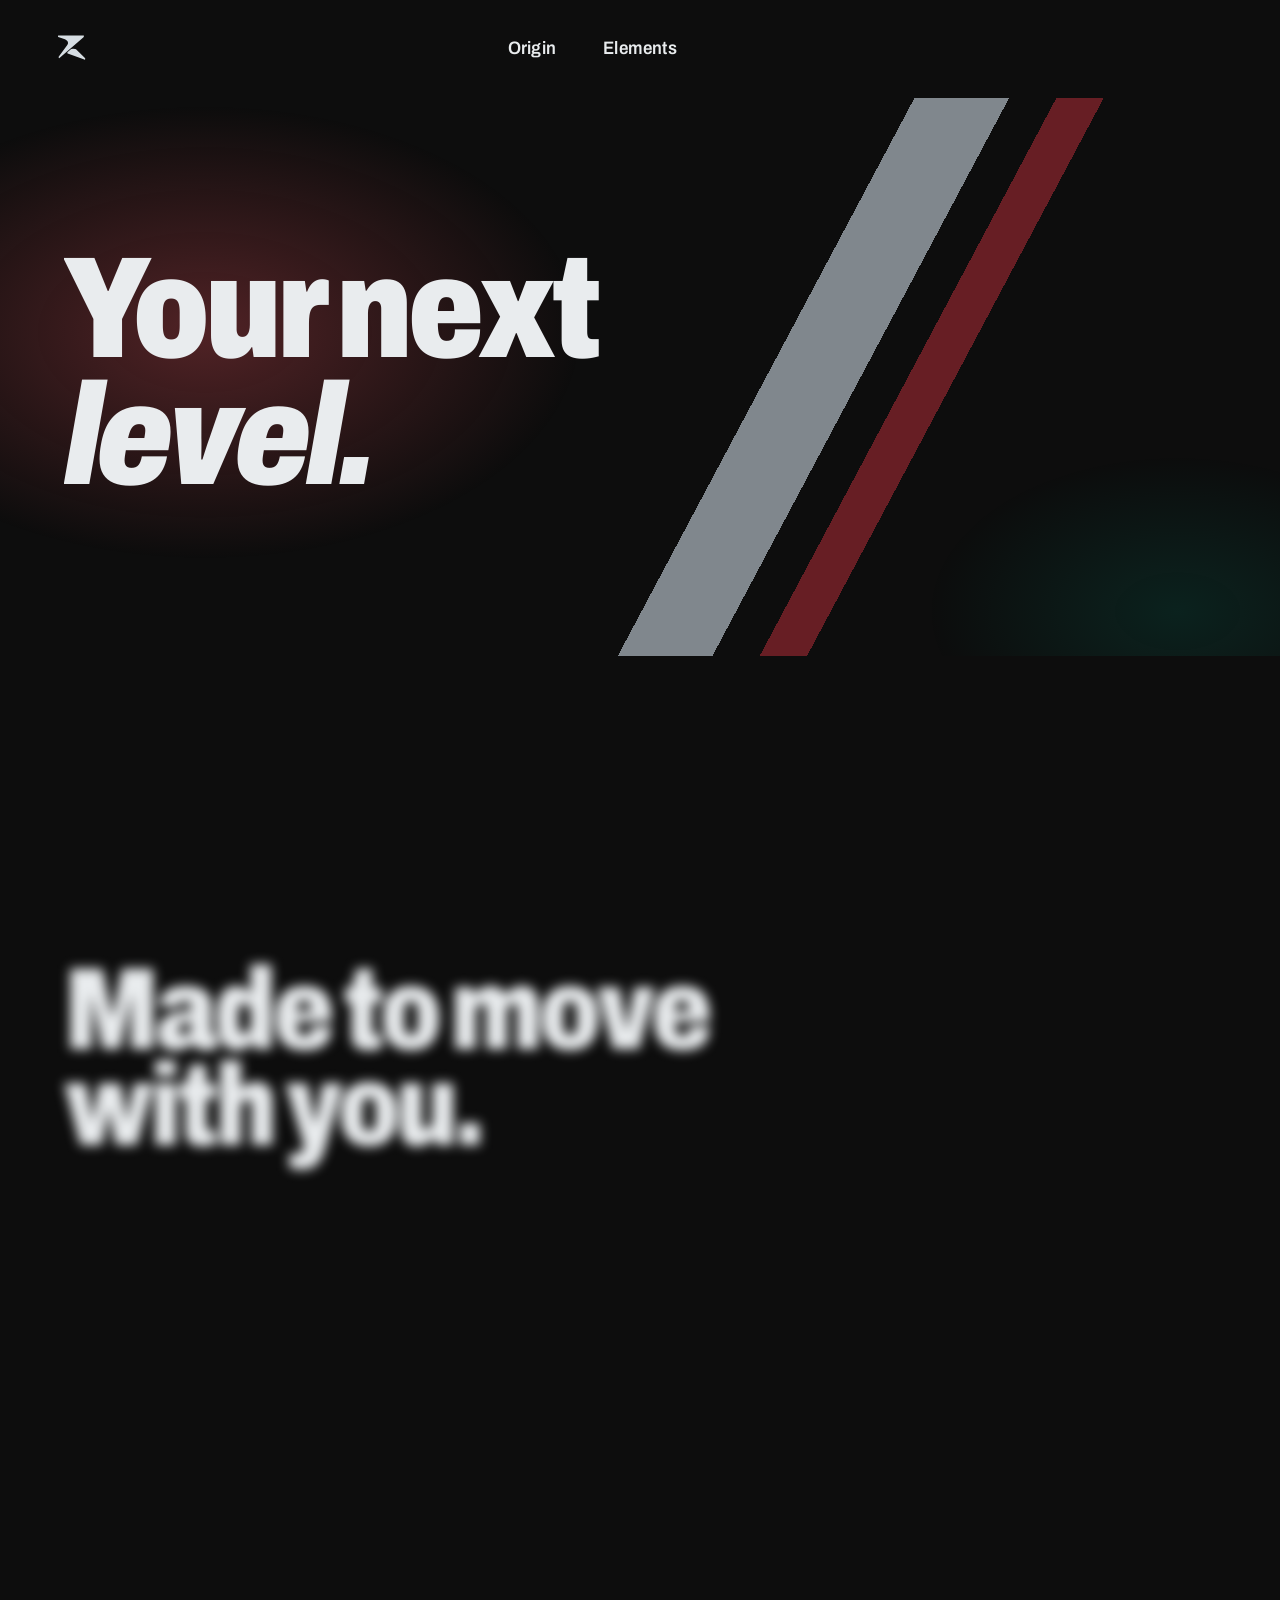
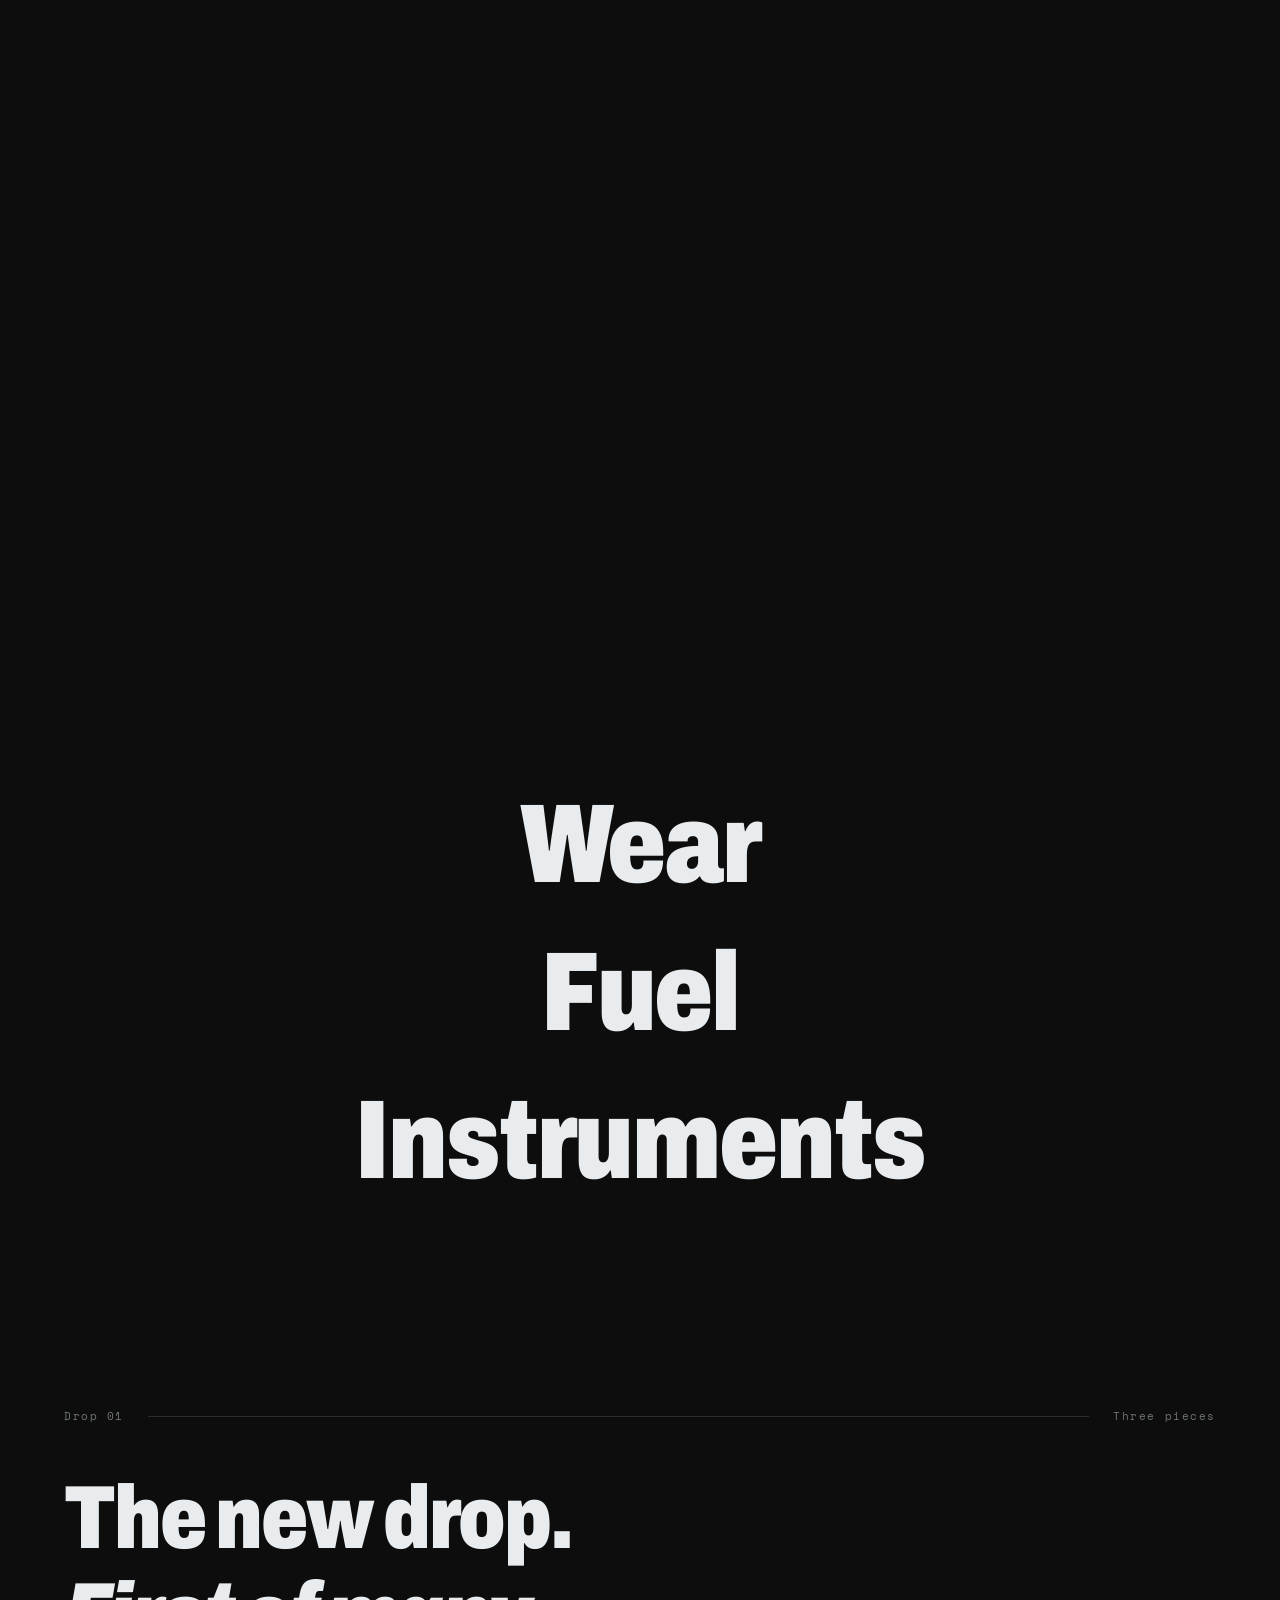
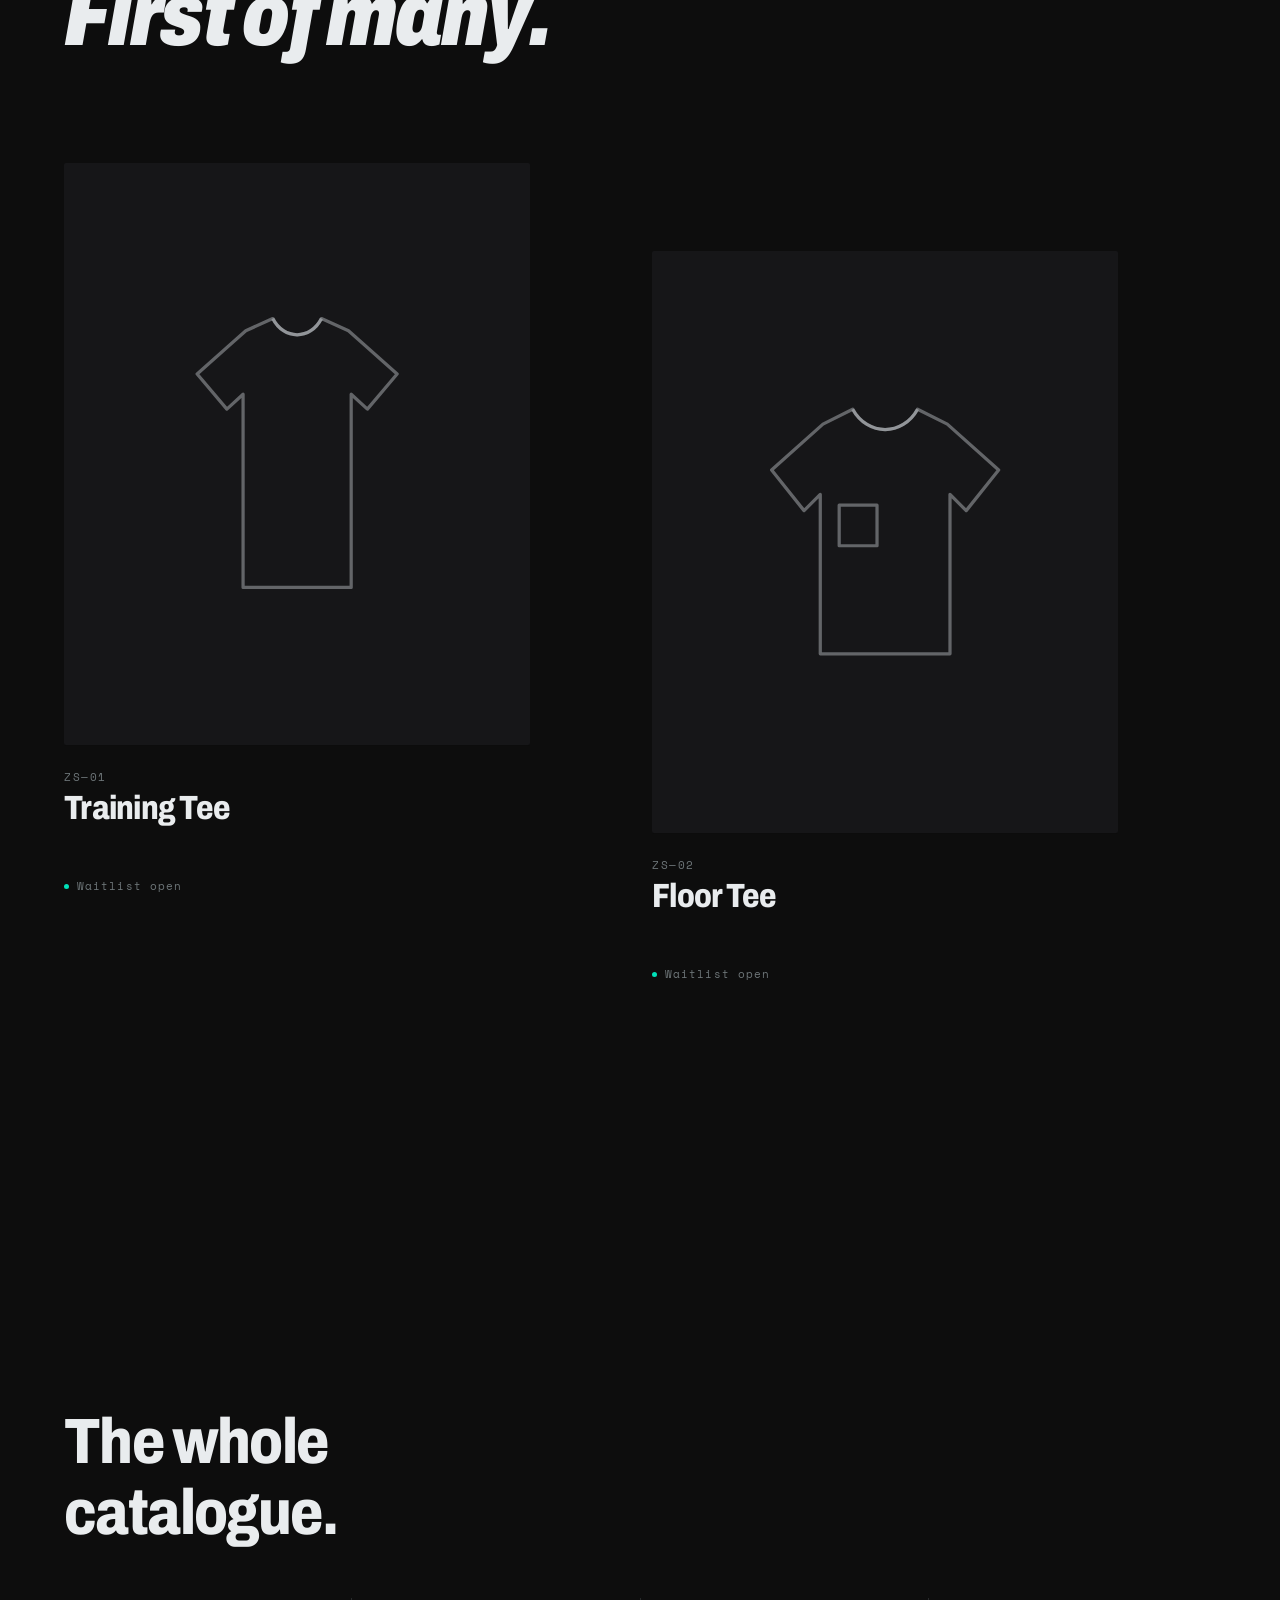
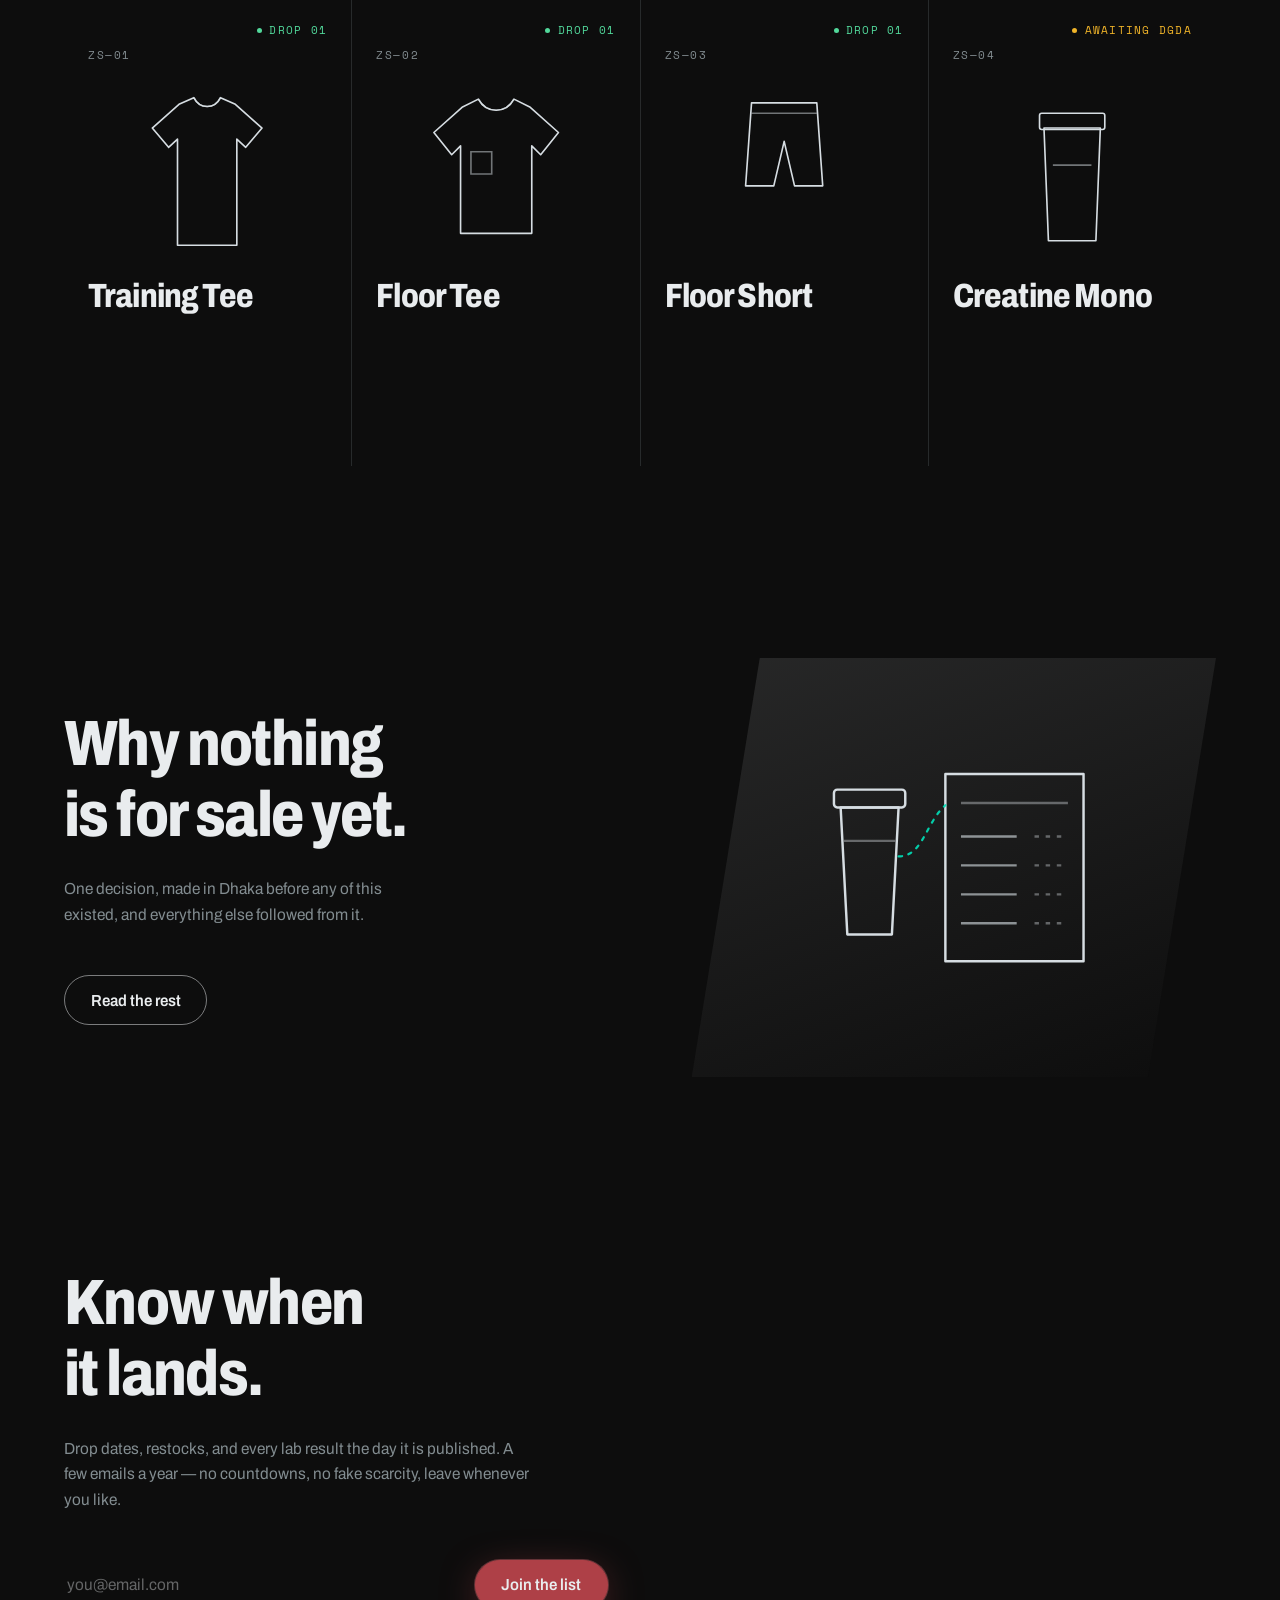
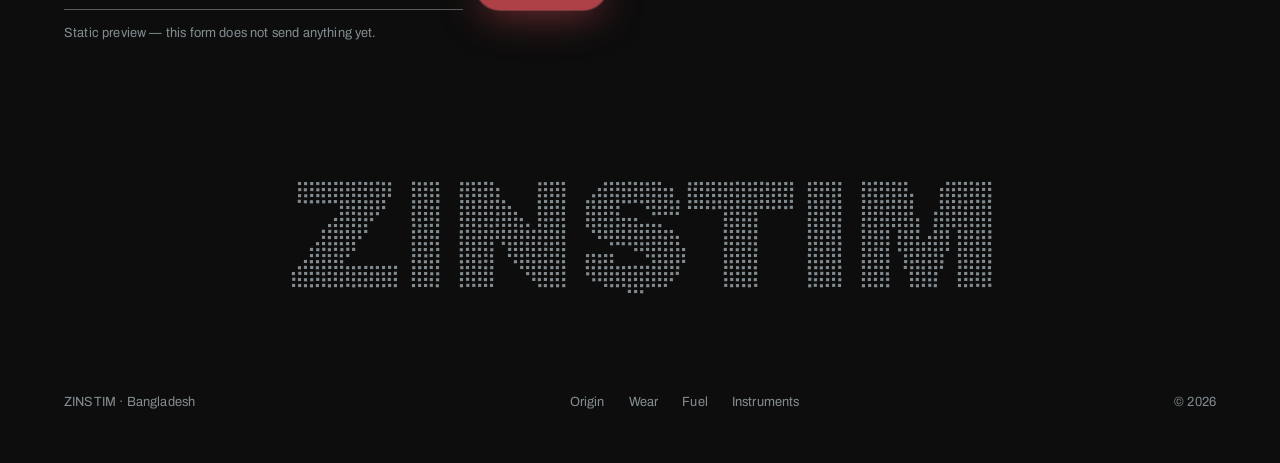
==== index.html @ 90ac08ab "dinal draft" ====
<!DOCTYPE html>
<html lang="en">
<head>
<meta charset="utf-8">
<meta name="viewport" content="width=device-width, initial-scale=1">
<title>ZinStim — Your next level.</title>
<meta name="description" content="Training wear and one supplement, built in Dhaka. Every batch number published. Nothing is for sale yet — join the list for drop dates and lab results.">
<link rel="icon" type="image/png" sizes="64x64" href="assets/img/zinstim-favicon.png">
<meta name="theme-color" content="#0D0D0D">
<meta property="og:type" content="website">
<meta property="og:title" content="ZinStim — Your next level.">
<meta property="og:description" content="Training wear and one supplement, built in Dhaka. Every batch number published. Nothing is for sale yet — join the list for drop dates and lab results.">
<link rel="preconnect" href="https://fonts.googleapis.com">
<link rel="preconnect" href="https://fonts.gstatic.com" crossorigin>
<link href="https://fonts.googleapis.com/css2?family=Archivo:ital,wdth,wght@0,62..125,100..900;1,62..125,100..900&family=Anek+Bangla:wdth,wght@75..125,100..800&family=Instrument+Serif:ital@0;1&family=Space+Mono:wght@400;700&display=swap" rel="stylesheet">
<script>/* arriving from another page: before the first paint, resume the mark's pass at the point the clock says it has got to (see transition in brand.css) */try{var zs=+sessionStorage.getItem('zs-arrive')||0;if(zs){sessionStorage.removeItem('zs-arrive');window.zsStart=zs;var zd=Date.now()-zs;zd=zd<0?0:(zd>950?950:zd);document.documentElement.style.setProperty('--zs-resume',-zd+'ms');document.documentElement.classList.add('is-arriving')}}catch(e){}</script>
<link rel="stylesheet" href="assets/css/brand.css">
</head>
<body class="night">
 
<header class="masthead">
  <a class="home" href="index.html" aria-label="ZinStim — home">
    <span class="home__mark">
      <svg class="vessel mark" viewBox="0 0 128 114" aria-hidden="true" focusable="false"><defs><clipPath id="mark-clip"><path d="M3.6,106.0 L5.5,106.9 L8.4,105.0 L120.1,7.8 L121.9,5.2 L122.0,1.4 L121.1,0.0 L1.2,0.0 L0.0,1.1 L0.0,5.5 L1.2,6.9 L32.5,18.0 L38.4,20.9 L43.9,26.4 L45.9,30.0 L47.1,34.6 L46.8,38.5 L43.8,44.4 L3.1,100.5Z"/><path d="M44.1,79.2 L44.1,83.6 L45.6,84.9 L123.9,113.1 L124.5,113.9 L126.5,113.9 L127.9,111.8 L127.9,107.6 L88.4,67.9 L84.9,65.2 L80.1,63.1 L71.1,62.0 L62.8,64.0 L57.8,67.1Z"/></clipPath><mask id="mark-fill" maskUnits="userSpaceOnUse" x="0" y="0" width="128" height="114"><g class="vessel__level"><path class="vessel__liquid" d="M-200,7 Q-187.5,0 -175,7 T-150,7 T-125,7 T-100,7 T-75,7 T-50,7 T-25,7 T0,7 T25,7 T50,7 T75,7 T100,7 T125,7 T150,7 T175,7 T200,7 T225,7 T250,7 T275,7 T300,7 T325,7 T350,7 T375,7 T400,7 V240 H-200 Z"/></g></mask></defs><path class="mark__body" d="M3.6,106.0 L5.5,106.9 L8.4,105.0 L120.1,7.8 L121.9,5.2 L122.0,1.4 L121.1,0.0 L1.2,0.0 L0.0,1.1 L0.0,5.5 L1.2,6.9 L32.5,18.0 L38.4,20.9 L43.9,26.4 L45.9,30.0 L47.1,34.6 L46.8,38.5 L43.8,44.4 L3.1,100.5Z M44.1,79.2 L44.1,83.6 L45.6,84.9 L123.9,113.1 L124.5,113.9 L126.5,113.9 L127.9,111.8 L127.9,107.6 L88.4,67.9 L84.9,65.2 L80.1,63.1 L71.1,62.0 L62.8,64.0 L57.8,67.1Z"/><g clip-path="url(#mark-clip)" mask="url(#mark-fill)"><image class="mark__art" href="assets/img/zinstim-mark.png" width="128" height="114"/></g></svg>
    </span>
  </a>
  <nav class="navgroup" aria-label="Primary" data-group>
    <a class="origin t-ui" href="origin.html">Origin</a>
    <div class="capsule" data-capsule>
      <a class="capsule__label t-ui" data-label href="#elements">Elements</a>
      <span class="morph" aria-hidden="true"></span>
      <ul class="items">
        <li class="item"><a class="rise t-ui" href="wear.html">Wear</a></li>
        <li class="item"><a class="rise t-ui" href="fuel.html">Fuel</a></li>
        <li class="item"><a class="rise t-ui" href="instruments.html">Instruments</a></li>
      </ul>
    </div>
  </nav>
</header>
 
<main>
 
  <!-- HERO — one line. no product shot, no button. -->
  <!-- THE CUT — one diagonal, silver leading and oxblood behind, with
       the bloom on top. It runs off both edges, sits behind everything
       and appears once on the page. See §surfaces in brand.css. -->
  <section class="hero has-cut">
    <div class="cut" aria-hidden="true"></div>
    <div class="cut cut--bloom" aria-hidden="true"></div>
    <div class="shell">
      <h1 class="t-display lines lines--load">
        <span class="ln"><span>Your next</span></span>
        <span class="ln"><span><em>level.</em></span></span>
      </h1>
    </div>
  </section>
 
  <!-- THE ONE MOMENT — the only place the brand explains itself.
       A vessel tips, the elixir pours, lands, pools and floods the
       frame, and the claim surfaces as the liquid covers it. The
       reader pours it by scrolling; scrolling back drains it.
       The liquid is ONE shape rebuilt each frame by site.js. The top
       fracture is the limit that shape rises to, not a painted rim.
       See §pour in brand.css. -->
  <section class="pour" data-pour aria-labelledby="pour-claim">
    <div class="pour__stage">

      <!-- The stream has its own layer, BEHIND the jar and behind the
           flood, so each end is hidden by the thing it is leaving or
           entering: it starts inside the collar and the jar covers its
           source, and it ends under the surface and the flood covers
           the join. Drawn on the same layer as the flood, both ends
           were bare cuts — a wedge against the tilted lip at the top,
           a flat chunk sitting on the pool at the bottom. -->
      <svg class="pour__jet" aria-hidden="true" focusable="false" preserveAspectRatio="none">
        <path class="pour__stream" d=""/>
      </svg>

      <svg class="pour__liquid" aria-hidden="true" focusable="false" preserveAspectRatio="none">
        <defs>
          <linearGradient id="pour-depth" gradientUnits="userSpaceOnUse" x1="0" y1="0" x2="0" y2="1">
            <stop class="pour__g0" offset="0"/>
            <stop class="pour__g1" offset=".42"/>
            <stop class="pour__g2" offset="1"/>
          </linearGradient>
        </defs>
        <path class="pour__flood" d="" fill="url(#pour-depth)"/>
        <path class="pour__shards" d=""/>
      </svg>

      <!-- The jar, lying over: the Zn 30 tub and its collar, not a
           bottle. Drawn as one cut silhouette with chamfered corners
           rather than rounded ones, because zinc cleaves.

           The box is 270x120 and that is load-bearing, not taste. The
           vessel is sized by WIDTH with height:auto, so the viewBox's
           aspect decides how far down the page it hangs. At 230x130 it
           rendered 323px tall and sat 52px ON TOP of the claim; this
           is measured to clear it. .pour__mouth sits INSIDE the collar,
           at x=240 against its outer face at 260, so the stream's
           source is behind the metal and it emerges from under the lip
           rather than starting as a cut in front of it. -->
      <div class="pour__vessel" aria-hidden="true">
        <svg viewBox="0 0 270 120">
          <path class="pour__body" d="M16,30 L38,8 H216 V112 H38 L16,90 Z"/>
          <path class="pour__band" d="M212,0 H244 L260,16 V104 L244,120 H212 Z"/>
        </svg>
        <span class="pour__mouth"></span>
      </div>

      <div class="shell pour__content">
        <p class="t-divider pour__claim" id="pour-claim">
          <span class="pour__line">Made to move</span>
          <span class="pour__line">with you.</span>
        </p>
      </div>

    </div>
  </section>
 
  <div class="cleave cleave--light cleave--elixir" data-reveal aria-hidden="true">
    <svg viewBox="0 0 1200 300" preserveAspectRatio="none">
      <path d="M0,0 L0,118 L84,146 L158,104 L246,138 L318,96 L404,128 L486,88 L570,120 L654,78 L740,112 L822,70 L910,102 L992,62 L1078,94 L1148,54 L1200,84 L1200,0 Z"/>
    </svg>
  </div>
 
  <!-- THREE DOORS — not a grid. a grid says shop, this says choose.
       Each door carries its word twice: the base face, and the face
       that belongs to that category. Hover crossfades between them
       and brings that category's cards in around the words.
       Positions, faces and timing all live in brand.css. -->
  <section class="doors" id="elements" data-doors>

    <div class="doors__field" aria-hidden="true">
      <div class="doors__set" data-set="0">
        <span class="door-card"></span><span class="door-card"></span>
        <span class="door-card"></span><span class="door-card"></span>
      </div>
      <div class="doors__set" data-set="1">
        <span class="door-card"></span><span class="door-card"></span>
        <span class="door-card"></span><span class="door-card"></span>
      </div>
      <div class="doors__set" data-set="2">
        <span class="door-card"></span><span class="door-card"></span>
        <span class="door-card"></span><span class="door-card"></span>
      </div>
    </div>

    <div class="shell doors__inner">
      <a class="door" href="wear.html" data-door="0" data-face="wear">
        <span class="door__face door__face--base">Wear</span>
        <span class="door__face door__face--alt" aria-hidden="true">Wear</span>
      </a>
      <a class="door" href="fuel.html" data-door="1" data-face="fuel">
        <span class="door__face door__face--base">Fuel</span>
        <span class="door__face door__face--alt" aria-hidden="true">Fuel</span>
      </a>
      <a class="door" href="instruments.html" data-door="2" data-face="instruments">
        <span class="door__face door__face--base">Instruments</span>
        <span class="door__face door__face--alt" aria-hidden="true">Instruments</span>
      </a>
    </div>
  </section>
 
  <!-- THE DROP — what is new. Replaces the 340vh runway.
       Two pieces and only what a reader needs to decide: a code,
       a name, and a state they can act on. Specs arrive on hover,
       the same way the kit's do.

       The plates are placeholders for photography that does not
       exist yet, and they are deliberately uncoloured. When there
       is photography:  <div class="piece__plate"><img src="…" alt=""></div>
       and it fills the plate. The line drawings are stand-ins. -->
  <section class="drop" id="drop" data-drop>
    <div class="shell">

      <p class="drop__rail">
        <span>Drop 01</span>
        <span class="drop__rule" aria-hidden="true"></span>
        <span>Three pieces</span>
      </p>

      <h2 class="drop__claim lines" data-reveal>
        <span class="ln"><span>The new drop.</span></span>
        <span class="ln"><span><em>First of many.</em></span></span>
      </h2>


      <div class="drop__pieces">

        <a class="piece" href="#waitlist" aria-label="Training Tee — join the waitlist">
          <div class="piece__frame">
            <div class="piece__plate">
              <svg class="vessel" viewBox="0 0 200 226" aria-hidden="true" focusable="false"><defs><clipPath id="vessel-zs01"><path d="M62,22 L82,13 C90,29 110,29 118,13 L138,22 L174,54 L152,80 L140,69 L140,212 L60,212 L60,69 L48,80 L26,54 Z"/></clipPath></defs><g clip-path="url(#vessel-zs01)"><g class="vessel__level"><path class="vessel__liquid" d="M-200,7 Q-187.5,0 -175,7 T-150,7 T-125,7 T-100,7 T-75,7 T-50,7 T-25,7 T0,7 T25,7 T50,7 T75,7 T100,7 T125,7 T150,7 T175,7 T200,7 T225,7 T250,7 T275,7 T300,7 T325,7 T350,7 T375,7 T400,7 V240 H-200 Z"/></g></g><path class="vessel__line" d="M62,22 L82,13 C90,29 110,29 118,13 L138,22 L174,54 L152,80 L140,69 L140,212 L60,212 L60,69 L48,80 L26,54 Z"/><path class="vessel__line vessel__line--soft" d="M82,13 C90,29 110,29 118,13"/></svg>
            </div>
          </div>
          <div class="piece__meta">
            <span class="piece__code">ZS&mdash;01</span>
            <h3 class="piece__name">Training Tee</h3>
            <span class="piece__slot">
              <span class="piece__spec">240 gsm &middot; long-staple &middot; garment-dyed</span>
            </span>
            <span class="piece__state">
              <span class="piece__pill" aria-hidden="true"></span>
              <span class="piece__dot" aria-hidden="true"></span>
              <span class="piece__word">Waitlist open</span>
            </span>
          </div>
        </a>

        <a class="piece" href="#waitlist" aria-label="Floor Tee — join the waitlist">
          <div class="piece__frame">
            <div class="piece__plate">
              <svg class="vessel" viewBox="0 0 200 226" aria-hidden="true" focusable="false"><defs><clipPath id="vessel-zs02"><path d="M54,26 L76,15 C87,35 113,35 124,15 L146,26 L184,60 L160,90 L148,78 L148,196 L52,196 L52,78 L40,90 L16,60 Z"/></clipPath></defs><g clip-path="url(#vessel-zs02)"><g class="vessel__level"><path class="vessel__liquid" d="M-200,7 Q-187.5,0 -175,7 T-150,7 T-125,7 T-100,7 T-75,7 T-50,7 T-25,7 T0,7 T25,7 T50,7 T75,7 T100,7 T125,7 T150,7 T175,7 T200,7 T225,7 T250,7 T275,7 T300,7 T325,7 T350,7 T375,7 T400,7 V240 H-200 Z"/></g></g><path class="vessel__line" d="M54,26 L76,15 C87,35 113,35 124,15 L146,26 L184,60 L160,90 L148,78 L148,196 L52,196 L52,78 L40,90 L16,60 Z"/><path class="vessel__line vessel__line--soft" d="M76,15 C87,35 113,35 124,15"/><path class="vessel__line vessel__line--soft" d="M66,86 L94,86 L94,116 L66,116 Z"/></svg>
            </div>
          </div>
          <div class="piece__meta">
            <span class="piece__code">ZS&mdash;02</span>
            <h3 class="piece__name">Floor Tee</h3>
            <span class="piece__slot">
              <span class="piece__spec">190 gsm &middot; combed cotton &middot; washed</span>
            </span>
            <span class="piece__state">
              <span class="piece__pill" aria-hidden="true"></span>
              <span class="piece__dot" aria-hidden="true"></span>
              <span class="piece__word">Waitlist open</span>
            </span>
          </div>
        </a>

      </div>
    </div>
  </section>
 
  <section class="marquee" data-marquee aria-hidden="true">
    <div class="marquee__track">
      <span>Make every</span><span>rep count</span><span>Make every</span><span>rep count</span><span>Make every</span><span>rep count</span>
    </div>
  </section>
 
  <!-- KIT — technical grid. Specs held back until hover. -->
  <section class="band band--dark" id="kit">
    <div class="shell">
      <p class="t-head lines" data-reveal style="max-width:16ch">
        <span class="ln"><span>The whole</span></span>
        <span class="ln"><span>catalogue.</span></span>
      </p>
    </div>
    <div class="shell" style="margin-top:var(--space-lg)">
      <div class="kit">
      <article class="kit__item" tabindex="0">
        <span class="kit__code">ZS&mdash;01</span>
        <span class="kit__state kit__state--pass">DROP 01</span>
        <div class="kit__fig" aria-hidden="true">
          <svg viewBox="0 0 200 226" style="color:var(--zinc-silver)"><path d="M62,22 L82,13 C90,29 110,29 118,13 L138,22 L174,54 L152,80 L140,69 L140,212 L60,212 L60,69 L48,80 L26,54 Z" fill="none" stroke="currentColor" stroke-width="2.2" stroke-linejoin="round"/><path d="M82,13 C90,29 110,29 118,13" fill="none" stroke="currentColor" stroke-width="2.2" opacity=".5"/></svg>
        </div>
        <h3 class="kit__name">Training Tee</h3>
        <div class="kit__specs"><div class="kit__spec"><span>FABRIC</span><b>Long-staple cotton</b></div><div class="kit__spec"><span>WEIGHT</span><b>240 gsm</b></div><div class="kit__spec"><span>FINISH</span><b>Garment-dyed</b></div><div class="kit__spec"><span>FIT</span><b>Trained</b></div></div>
      </article>
      <article class="kit__item" tabindex="0">
        <span class="kit__code">ZS&mdash;02</span>
        <span class="kit__state kit__state--pass">DROP 01</span>
        <div class="kit__fig" aria-hidden="true">
          <svg viewBox="0 0 200 226" style="color:var(--zinc-silver)"><path d="M54,26 L76,15 C87,35 113,35 124,15 L146,26 L184,60 L160,90 L148,78 L148,196 L52,196 L52,78 L40,90 L16,60 Z" fill="none" stroke="currentColor" stroke-width="2.2" stroke-linejoin="round"/><path d="M76,15 C87,35 113,35 124,15" fill="none" stroke="currentColor" stroke-width="2.2" opacity=".5"/><path d="M66,86 L94,86 L94,116 L66,116 Z" fill="none" stroke="currentColor" stroke-width="2.2" opacity=".5"/></svg>
        </div>
        <h3 class="kit__name">Floor Tee</h3>
        <div class="kit__specs"><div class="kit__spec"><span>FABRIC</span><b>Combed cotton</b></div><div class="kit__spec"><span>WEIGHT</span><b>190 gsm</b></div><div class="kit__spec"><span>FINISH</span><b>Washed</b></div><div class="kit__spec"><span>FIT</span><b>Boxed</b></div></div>
      </article>
      <article class="kit__item" tabindex="0">
        <span class="kit__code">ZS&mdash;03</span>
        <span class="kit__state kit__state--pass">DROP 01</span>
        <div class="kit__fig" aria-hidden="true">
          <svg viewBox="0 0 200 226" style="color:var(--zinc-silver)"><path d="M56,20 L144,20 L152,132 L114,132 L100,72 L86,132 L48,132 Z" fill="none" stroke="currentColor" stroke-width="2.2" stroke-linejoin="round"/><path d="M56,34 L144,34" stroke="currentColor" stroke-width="2.2" opacity=".5"/></svg>
        </div>
        <h3 class="kit__name">Floor Short</h3>
        <div class="kit__specs"><div class="kit__spec"><span>FABRIC</span><b>Combed cotton</b></div><div class="kit__spec"><span>WEIGHT</span><b>260 gsm</b></div><div class="kit__spec"><span>INSEAM</span><b>7 in</b></div><div class="kit__spec"><span>FIT</span><b>Trained</b></div></div>
      </article>
      <article class="kit__item" tabindex="0">
        <span class="kit__code">ZS&mdash;04</span>
        <span class="kit__state kit__state--warn">AWAITING DGDA</span>
        <div class="kit__fig" aria-hidden="true">
          <svg viewBox="0 0 200 226" style="color:var(--zinc-silver)"><path d="M62,54 L138,54 L132,206 L68,206 Z" fill="none" stroke="currentColor" stroke-width="2.2" stroke-linejoin="round"/><rect x="56" y="34" width="88" height="22" rx="3" fill="none" stroke="currentColor" stroke-width="2.2"/><path d="M74,104 L126,104" stroke="currentColor" stroke-width="2.2" opacity=".5"/></svg>
        </div>
        <h3 class="kit__name">Creatine Mono</h3>
        <div class="kit__specs"><div class="kit__spec"><span>FORM</span><b>200 mesh</b></div><div class="kit__spec"><span>SERVING</span><b>5 g</b></div><div class="kit__spec"><span>TESTING</span><b>Pending</b></div><div class="kit__spec"><span>STATUS</span><b>Not yet legal to sell</b></div></div>
      </article>
      </div>
    </div>
  </section>
 
 
 
  <!-- ORIGIN TEASER — two sentences. not the whole story. -->
  <section class="band teaser">
    <div class="shell teaser__grid">
      <div class="teaser__copy">
        <p class="t-head lines" data-reveal>
          <span class="ln"><span>Why nothing</span></span>
          <span class="ln"><span>is for sale yet.</span></span>
        </p>
        <p class="t-body teaser__lede">
          One decision, made in Dhaka before any of this existed, and everything
          else followed from it.
        </p>
        <p class="teaser__action"><a class="btn btn--secondary" href="origin.html">Read the rest</a></p>
      </div>

      <!-- THE ANSWER TO THE HEADING, DRAWN. A tub and the report that has to
           come back before the tub is allowed to exist, joined by the line
           that is the whole promise: the batch code on the one matches the
           other. The result column is empty because it IS empty — the panel
           on the Fuel page reads Pending all the way down, and a drawing
           that filled it in would be the first lie on the site.

           Kept inside the middle 74% of the plate, which is the only band
           the diagonal never cuts, so nothing is clipped. For a photograph
           instead: replace the svg with <img src="…" alt=""> and drop the
           --art modifier, and it fills the plate edge to edge. -->
      <figure class="teaser__plate teaser__plate--art" data-reveal>
        <svg viewBox="0 0 320 256" aria-hidden="true" focusable="false">
          <g fill="none" stroke="currentColor" stroke-width="2.2" stroke-linejoin="round">
            <rect x="52" y="58" width="64" height="16" rx="3"/>
            <path d="M58,74 L110,74 L104,188 L64,188 Z"/>
            <path d="M61,104 H107" opacity=".4"/>
            <path d="M152,44 H276 V212 H152 Z"/>
            <path d="M166,70 H262" opacity=".4"/>
            <path d="M166,100 H216 M166,126 H216 M166,152 H216 M166,178 H216" opacity=".62"/>
            <path d="M232,100 H262 M232,126 H262 M232,152 H262 M232,178 H262"
                  stroke-dasharray="4 6" opacity=".4"/>
          </g>
          <path class="ill__link" d="M110,118 C132,118 134,88 152,72"
                fill="none" stroke-width="2" stroke-dasharray="3 6" stroke-linecap="round"/>
        </svg>
      </figure>
    </div>
  </section>
 
  <div class="cleave cleave--dark" data-reveal aria-hidden="true">
    <svg viewBox="0 0 1200 300" preserveAspectRatio="none">
      <path d="M0,300 L0,246 L78,262 L152,214 L232,240 L300,192 L388,218 L468,172 L556,198 L638,152 L726,178 L808,134 L898,160 L978,116 L1068,142 L1140,100 L1200,124 L1200,300 Z"/>
    </svg>
  </div>
 
  <!-- JOIN — the only conversion on the site, and every page ends on it. -->
  <section class="band band--dark join" id="waitlist">
    <div class="shell">
      <p class="t-head lines" data-reveal>
        <span class="ln"><span>Know when</span></span>
        <span class="ln"><span>it lands.</span></span>
      </p>
      <p class="t-body join__lede">
        Drop dates, restocks, and every lab result the day it is published.
        A few emails a year &mdash; no countdowns, no fake scarcity, leave whenever
        you like.
      </p>
      <div class="signup">
        <label class="join__label" for="email">Email address</label>
        <input id="email" type="email" inputmode="email" autocomplete="email" placeholder="you@email.com">
        <button class="btn" type="button" data-join>Join the list</button>
      </div>
      <p class="t-meta join__note">Static preview &mdash; this form does not send anything yet.</p>
    </div>
  </section>
 
  <div class="cleave cleave--light" data-reveal aria-hidden="true">
    <svg viewBox="0 0 1200 300" preserveAspectRatio="none">
      <path d="M0,0 L0,118 L84,146 L158,104 L246,138 L318,96 L404,128 L486,88 L570,120 L654,78 L740,112 L822,70 L910,102 L992,62 L1078,94 L1148,54 L1200,84 L1200,0 Z"/>
    </svg>
  </div>
 
  <div class="shell">
    <canvas class="dotmark-canvas" data-dotmark-canvas></canvas>
  </div>
 
 
 
  <footer class="shell foot t-meta">
    <span>ZINSTIM &middot; Bangladesh</span>
    <nav class="foot__nav" aria-label="Footer">
      <a href="origin.html">Origin</a>
      <a href="wear.html">Wear</a>
      <a href="fuel.html">Fuel</a>
      <a href="instruments.html">Instruments</a>
    </nav>
    <span>&copy; 2026</span>
  </footer>
 
</main>
<script src="assets/js/nav.js" defer></script>
<script src="assets/js/site.js" defer></script>
<script src="dotmark.js" defer></script>
</body>
</html>
---- assets/css/brand.css ----
/* ═══════════════════════════════════════════════════════════════
   ZINSTIM — brand.css
   Single source of truth. Nothing hardcodes a value that lives here.

   Fonts load via <link> in the document head, not @import, so they
   don't block the stylesheet:

   <link rel="preconnect" href="https://fonts.googleapis.com">
   <link rel="preconnect" href="https://fonts.gstatic.com" crossorigin>
   <link href="https://fonts.googleapis.com/css2?family=Archivo:ital,wdth,wght@0,62..125,100..900;1,62..125,100..900&family=Anek+Bangla:wdth,wght@75..125,100..800&display=swap" rel="stylesheet">
   ═══════════════════════════════════════════════════════════════ */

:root{

  /* ── colour ─────────────────────────────────────────────────
     Zinc is a cool bluish-white metal. Every surface follows from
     that. No warm neutrals anywhere — they fight the material.     */

  --obsidian:    #0D0D0D;   /* type on light, full-bleed dark      */
  --zinc-wash:   #E9ECEE;   /* page base. cool, never cream        */
  --zinc-silver: #D6DDE2;   /* the mark, metal surfaces, rules     */
  --flame-teal:  #00E0B8;   /* you are here. nothing else.         */
  --graphite:    #6E7679;   /* secondary text on light             */
  --muted:       #828C90;   /* secondary text on dark              */

  /* Contrast, measured not guessed:
     obsidian on zinc-wash    ~17.0:1   safe at any size
     graphite on zinc-wash     ~4.6:1   body text and above
     zinc-silver on obsidian  ~14.2:1   safe at any size
     muted on obsidian         ~6.4:1   safe at any size
     flame-teal on obsidian   ~12.1:1   safe
     flame-teal on zinc-wash   ~1.7:1   NEVER. teal is dark-surface only. */

  /* ── the elixir ─────────────────────────────────────────────
     Zinc has two states and the brand needs both. The zinc tokens
     above are the METAL: inert, cool, solid — what the thing is on
     a shelf. These are the same element ACTIVATED — what two grams
     of a trace element actually does once it is inside you.

     The hue comes from the MOOD BOARD, not from the storyboard. An
     earlier pass took the storyboard's purple literally; that was
     copying a reference instead of reading it. Read properly, the
     board is near-black and concrete grey almost everywhere, with
     exactly one electric colour event in it: the teal-green car
     against night asphalt. That is the note to hit.

     Red appears on the board too — once, on ASRV — and that is the
     competitor the decision log already calls the category default.
     Taking it would make us look like everyone else.

     So the elixir is teal, which means it does not introduce a rival
     accent: Flame Teal was already the brand's one live-state colour
     and this gives it depth rather than competition. One accent,
     deepened. The concept is untouched — a potent fluid that
     transforms you, exactly the dark-elixir / Chemical X / Omnitrix
     idea — only now it is our colour doing it.

     Measured off the board rather than eyeballed. Filtering each
     reference for saturated pixels only:
       saturation across the board   0.3%-5.6% of frame — it is
                                     95%+ monochrome, so colour is a
                                     rare event, not a scheme
       the car (ref4)                #1C4C43 at hue 169°
       --elixir-void                 hue 168° — a one-degree match,
                                     which is why this hue and not
                                     another teal
       ASRV (ref3)                   hue 2°, and 96% of its saturated
                                     pixels are that one red
       gym light (ref1/ref2)         hue 15-18°, warm — that is
                                     tungsten and skin in a photo,
                                     NOT permission for warm UI greys.
                                     Zinc Wash stays cool.

     A DARK-SURFACE family, more strictly than teal alone. Measured:
       zinc-wash on elixir-void   13.3:1   safe at any size
       zinc-wash on elixir-deep    8.6:1   safe at any size
       zinc-wash on elixir core    5.4:1   body text and above
       elixir-glow on elixir-void 11.6:1   safe at any size
       flame-teal on elixir-void   9.3:1   the charge still reads
       elixir-lit on obsidian      7.3:1   safe at any size
       elixir-lit on zinc-wash     2.2:1   FAILS. the elixir never
                                           carries copy on a light
                                           surface — no exceptions.
       elixir-void vs obsidian     1.2:1   deliberate: enough to give
                                           the fluid a body, little
                                           enough to stay abyssal.
                                           At #0A0410 it was 1.00 —
                                           identical — and the liquid
                                           vanished into the band.    */

  --elixir-void: #062821;   /* the substance at depth              */
  --elixir-deep: #0A4A3F;   /* its body                            */
  --elixir:      #0B6B5C;   /* the core                            */
  --elixir-lit:  #12B394;   /* where light enters it               */
  --elixir-glow: #5BF5D6;   /* the specular rim. rarest, use least  */

  /* ── signals ────────────────────────────────────────────────
     State colours. These are NOT brand colour and they are not
     part of the "colour is a rare event" argument — a red error
     message does not make this a red brand. They earn their place
     by doing a job: telling someone what happened.

     There are two of each because the measurements left no choice.
     Every value that passes on Zinc Wash fails on Obsidian, and
     every value that passes on Obsidian is unreadable on Zinc Wash.
     One value per state would be wrong on half the site:

                    on wash   on obsidian
       fail  light    5.28       3.10   <- use on light only
       fail  dark     2.15       7.63   <- use on dark only
       warn  light    4.94       3.32
       warn  dark     1.57      10.43
       pass  light    5.13       3.19
       pass  dark     1.52      10.79
       info  light    4.82       3.40
       info  dark     1.68       9.77

     Info is hue 200°, which is not invented — it is the window and
     screen light measured out of the gym references on the mood
     board, so even the functional colours come from the material.

     Pass is deliberately NOT Flame Teal. Teal already means one
     thing ("live / you are here") and giving it a second meaning
     would blunt the only signal the nav has.                      */

  --fail:         #B0332B;  --fail-lit: #FF7A6B;
  --warn:         #8A5B12;  --warn-lit: #F0B429;
  --pass:         #2C6E4F;  --pass-lit: #52D89B;
  --info:         #256D91;  --info-lit: #6BC2EC;

  /* ── type ───────────────────────────────────────────────────
     One family, pushed to its extremes. Display is heavy and
     narrow: two grams of zinc is concentrated, not spread out, and
     the brand needs energy, not elegance. Archivo at 900 weight /
     78 width is dense and loud. The same family at 400/95 carries
     body text, so the whole site speaks with one voice.           */

  --face-display: "Archivo", system-ui, sans-serif;
  --face-text:    "Archivo", system-ui, sans-serif;
  --face-bn:      "Anek Bangla", sans-serif;

  --wdth-display: 78;   --wght-display: 900;
  --wdth-head:    82;   --wght-head:    800;
  --wdth-text:    95;   --wght-text:    400;
  --wdth-ui:      92;   --wght-ui:      600;
  --wdth-bn:      84;

  --step--1: 0.833rem;
  --step-0:  1rem;
  --step-1:  1.125rem;
  --step-2:  clamp(1.5rem,  1.2rem + 1.4vw,  2.1rem);
  --step-3:  clamp(2.2rem,  1.5rem + 3.4vw,  4rem);
  --step-4:  clamp(3.2rem,  1.8rem + 6.6vw,  7rem);
  --display: clamp(3.2rem,  1rem   + 10vw,   9.5rem);
  --divider: clamp(2.8rem,  0.5rem + 8.5vw,  8.5rem);

  --lh-tight: 0.82;
  --lh-snug:  1.05;
  --lh-body:  1.6;

  /* ── space ──────────────────────────────────────────────────
     Few steps, wide gaps. Too many steps and everything drifts
     toward the middle.                                            */

  --space-xs: 0.5rem;
  --space-sm: 0.75rem;
  --space-md: 1.5rem;
  --space-lg: 3rem;
  --space-xl: 6rem;
  --space-2xl: clamp(8rem, 14vw, 15rem);   /* around dividers only */

  --measure: 66ch;          /* body line length ceiling            */

  /* ── motion ─────────────────────────────────────────────────
     Motion answers the cursor. Nothing loops. One page-load
     moment, not many.                                             */

  --dur-fast: 0.18s;
  --dur-base: 0.32s;
  --dur-slow: 0.58s;

  --zs-pass:      .95s;                          /* one page to the next */
  --zs-pass-ease: cubic-bezier(.3,.12,.7,.88);   /* soft ends, steady middle */
  --ease-out:  cubic-bezier(.16, 1, .3, 1);      /* things arriving */
  --ease-move: cubic-bezier(.62, .03, .2, 1);    /* things moving   */
  --ease-spring: cubic-bezier(.34, 1.57, .64, 1);/* the face swap only —
                                                    overshoots, so it reads
                                                    as a swap rather than a
                                                    rendering glitch        */

  /* ── form ───────────────────────────────────────────────────
     Two radii and two lifts, no more. 2px was already hardcoded in
     four places before it was a token; a scale stops that drifting.
     Elevation is shadow only — never a gradient, which stays banned
     on surfaces.                                                   */
  --radius-sm:   2px;
  --radius-pill: 999px;

  --lift-1: 0 1px 0 rgba(13,13,13,.10);              /* an edge      */
  --lift-2: 0 18px 34px -12px rgba(13,13,13,.22);    /* off the page */
}

/* No @view-transition here on purpose. It was opted into so the nav
   would survive navigation instead of re-mounting, but the mark does
   that job now — it covers the screen at the swap, so there is nothing
   left for a cross-fade to do — and the two of them ran at once:
   Chrome aborted its own transition on every navigation (an uncaught
   InvalidStateError in each new document) and, when it did not, held
   the new document's first frames while the mark's exit was already
   running on its own clock. One mechanism owns going from page to
   page, and it is the one in §transition. */


/* ═══ surfaces ═══════════════════════════════════════════════
   Deep Carbon, decided 17 Sep. A surface sets tokens, components
   read them. Night is the brand, Day is the proof, and nesting
   works: a .day inside a .night gets the light values back.
   Reasons and measurements in docs/brand-book.html §05.        */

:root{
  /* the mark's own materials, measured off the artwork and the lid */
  --crimson:      #AE4047;   /* where you act, on Night              */
  --crimson-lit:  #F29BA1;   /* the fill that arrives under a cursor */
  --crimson-type: #E87A82;   /* display type only — 7:1 on obsidian  */
  --oxblood:      #671E24;   /* the cut's trailing band              */
  --lid-silver:   #80878D;   /* the cut's leading band, off the lid  */

  /* Day — the proof surface. Today's values, unchanged. */
  --surface:           var(--zinc-wash);
  --ink:               var(--obsidian);
  --ink-2:             var(--graphite);
  --rule-c:            var(--zinc-silver);
  --action:            var(--obsidian);
  --action-label:      var(--zinc-wash);
  --action-fill:       var(--elixir);
  --action-fill-label: var(--zinc-wash);
  --live:              var(--elixir);
  --type-accent:       var(--elixir);
  --bloom:             none;
}

.night,.band--dark{
  --surface:           var(--obsidian);
  --ink:               var(--zinc-wash);
  --ink-2:             var(--muted);
  --rule-c:            rgba(233,236,238,.16);
  --action:            var(--crimson);
  --action-label:      var(--zinc-wash);
  --action-fill:       var(--crimson-lit);
  --action-fill-label: var(--obsidian);
  --live:              var(--flame-teal);
  --type-accent:       var(--crimson-type);
  --bloom:
    radial-gradient(42% 58% at 16% 42%,rgba(174,64,71,.42),rgba(174,64,71,0) 70%),
    radial-gradient(28% 40% at 92% 92%,rgba(0,224,184,.10),rgba(0,224,184,0) 70%);
}
.day{
  --surface:var(--zinc-wash);--ink:var(--obsidian);--ink-2:var(--graphite);
  --rule-c:var(--zinc-silver);--action:var(--obsidian);--action-label:var(--zinc-wash);
  --action-fill:var(--elixir);--action-fill-label:var(--zinc-wash);
  --live:var(--elixir);--type-accent:var(--elixir);--bloom:none;
}
.night,.day{background:var(--surface);color:var(--ink)}

/* ── the cut ──────────────────────────────────────────────────
   One diagonal, two bands: Lid Silver leading, Oxblood behind. It
   runs off both edges, because it is a section of something larger
   rather than a shape sitting on the page. One set per page, never
   across the text column, always behind everything.

   The bloom is the one place light may glow on the dark. Surfaces
   still get no gradient fills.                                  */

.has-cut{position:relative;isolation:isolate}
.has-cut .cut{
  position:absolute;inset:0;z-index:0;pointer-events:none;
  background:
    linear-gradient(118deg,
      transparent 0 58%,
      var(--lid-silver) 58% 64%,
      transparent 64% 67%,
      var(--oxblood) 67% 70%,
      transparent 70%);
}
.has-cut .cut--bloom{background:var(--bloom)}
/* The bloom leaves with its headline (site.js writes --exit, 0 in view
   to 1 gone). It drifts down against the scroll, so it moves up the
   screen slower than the words, and dims as it goes: light going out,
   not a sticker pushed off the page. The hero clips it, or the drift
   would carry the glow down into the flat black of the next section,
   which is the one place it must never be. clip, not hidden: it clips
   without making the hero a scroll container. */
.has-cut{overflow:hidden;overflow:clip}
.has-cut .cut--bloom{
  opacity:calc(1 - var(--exit, 0) * .9);
  transform:translateY(calc(var(--exit, 0) * 38%));
  will-change:transform,opacity;
}
.has-cut .shell,.has-cut .shell--full,.above{position:relative;z-index:1}

/* a phone is too narrow for two bands and a text column: one band,
   pushed further out, so nothing sits behind the copy.
   NOT the bloom div. It is also a .cut, and this rule comes after the
   bloom's with the same specificity, so for as long as it matched both
   the bloom div painted a second copy of the stripes instead of its
   glow — the red and green had never shown on a phone at all. The two
   copies sat exactly on top of each other, so nobody could see it
   until the bloom began to drift on the way out and the copy peeled
   away as a ghost. */
@media (max-width:860px){
  .has-cut .cut:not(.cut--bloom){
    background:linear-gradient(118deg,
      transparent 0 66%,
      var(--lid-silver) 66% 73%,
      transparent 73% 76%,
      var(--oxblood) 76% 79%,
      transparent 79%);
  }
}


/* ── night chrome ─────────────────────────────────────────────
   The pieces that paint their own light ground. Everything else
   already had a dark-context rule from the band system, and those
   now answer to .night as well.                                 */

.night .masthead{background:var(--surface);color:var(--ink)}
.night .band--dark{background:transparent}
.night .pour,.night .manifesto{background:transparent}
.night .cleave--dark,.night .cleave--light{background:transparent}
.night .rule{background:var(--rule-c)}
.night .t-meta,.night .hero__bn{color:var(--ink-2)}
.night .foot__nav a{color:var(--ink-2)}
.night .foot__nav a:hover,
.night .foot__nav a:focus-visible,
.night .foot__nav a[aria-current="page"]{color:var(--ink)}
.night :focus-visible{outline-color:var(--flame-teal)}
.night ::selection{background:var(--zinc-wash);color:var(--obsidian)}

/* The bloom follows the reader. It is fixed to the viewport, not to a
   section, so the crimson and the teal stay with you down the page —
   still light on dark, still not a gradient on a surface. */
/* The bloom belongs to the hero and nowhere else: one glow per page,
   behind one headline. Every other section is flat Obsidian. */

/* a product plate is the metal the piece sits on, so on Night it is
   the raised surface, not a light rectangle shouting off the page */
.night .piece__plate{background:#161618}
.night .piece__plate .vessel{color:var(--zinc-silver)}

/* ── night corrections ────────────────────────────────────────
   These components were drawn for a white page: their unfilled
   state is a pale grey and their fill is Obsidian, which on Night
   is ink on ink. Each one flips: the fill becomes Zinc Wash, the
   dry state becomes a faint wash of it, and the wave tile follows.
   Origin's scroll pours are the whole of this list.             */

/* A pour leaves its word unfilled until the reader reaches it. On
   white that read as ink waiting to arrive; on Night the same value
   reads as broken text, so the dry state is lifted to 8:1 — visible
   first, poured second. Motion may not carry information. */
.night .manifesto__text .pw{
  --ink:var(--zinc-wash);--dry:rgba(233,236,238,.55);--sw:var(--wave-pale);
}

/* The door cards keep the MATERIAL each category was given on the
   light page, lit for a dark one: Wear is cloth and steel, so the
   jar lid's silver; Fuel is the substance, so Elixir, the colour the
   viewer's block and the pour's surface are; Instruments keeps its
   blue. They had been dropped to #161618, the "raised surface" —
   1.08:1 on Obsidian, which on a phone meant a category could be
   chosen and bring in four cards nobody could see. Now 5.3:1, 3.0:1
   and 3.4:1: three colour events, each one plainly there. */
.night .doors__set[data-set="0"] .door-card{background:var(--lid-silver)}
.night .doors__set[data-set="1"] .door-card{background:var(--elixir)}

/* ── night corrections, second pass ───────────────────────────
   Audited in one go rather than found one screenshot at a time:
   every rule that painted a light ground or Obsidian ink from when
   the site was Zinc Wash first.                                  */

/* grounds */
.night .shout{background:transparent}
.night .kit__item{background:transparent}
.night .plate{background:#161618}

/* inks that were Obsidian on a white page */
.night .fuel-tub .vessel{color:var(--zinc-silver)}
.night .kit__spec b{color:var(--zinc-wash)}
.night .field__input:focus{border-color:var(--zinc-wash)}
.night .band:not(.band--dark) .quote__by b{color:var(--zinc-wash)}

/* ── the viewer on Night ──────────────────────────────────────
   Its three interactions are the nav's morph at three scales — the
   tab's dot opens into a pill, the ground opens out of a circle into
   a block, the action opens from a square into a pill — and all three
   were drawn DARKER than the page so they would stand off white. On
   Obsidian that is ink on ink, and every one of them ran invisibly:
   the pill and the square were Obsidian on Obsidian, and the block had
   been made transparent. The animations were all still playing; there
   was nothing to see them by. So they invert the way the nav's morph
   does on Night, and for the same reason — WHATEVER YOU HAVE CHOSEN,
   AND WHATEVER YOU CAN PRESS, IS ZINC WASH:

     selected tab pill     Obsidian on Zinc Wash          16.4:1
     the action square     Zinc Wash against the page     16.4:1
                           Zinc Wash against the block     5.4:1
     selected view plate   the drawing in ink on Wash     16.4:1
     the block             Elixir against the page         3.0:1
     small text            Muted, was Graphite    5.7:1, was 4.2:1

   The block is the substance, not a selection, so it is the one thing
   here that does not go white. It is Elixir — the colour the pour's
   surface is — easing a little toward Elixir Deep with depth, the way
   the flood does. At 3.0:1 it is a ground you can see; the Elixir Void
   it was before measured 1.2:1 and read as a dead grey rectangle. */
.night .vtab{color:var(--muted)}
.night .vtab:hover{color:var(--zinc-wash)}
.night .vtab__pill{background:var(--zinc-wash)}
/* the words go dark only once the pill has grown under them: on the
   base timing they darkened while the pill was still a circle behind
   the dot, and for a beat they were dark words on a dark page */
.night .vtab[aria-selected="true"],
.night .vtab[aria-selected="true"]:hover{color:var(--obsidian);transition:color .3s ease .3s}
.night .vtab[aria-selected="true"] .vtab__dot{background:var(--elixir)}

.night .vpanel__block{
  background:linear-gradient(180deg,var(--elixir),
    color-mix(in srgb,var(--elixir) 55%,var(--elixir-deep)));
}
/* the piece is drawn twice and split at the block's edge: the metal
   above it, and the brightest value where it stands in the liquid */
.night .vpanel__art--out{color:var(--zinc-silver)}
.night .vpanel__art--in{color:var(--zinc-wash)}
.night .vpanel__num{color:var(--zinc-wash)}

.night .vpanel__next{background:var(--zinc-wash);color:var(--obsidian)}

/* the views: an edge you can see at rest, a brighter one under the
   cursor, and the chosen one turned into a lit plate */
.night .vview{color:var(--muted)}
.night .vview__plate{
  background:#15181A;
  box-shadow:inset 0 0 0 1px rgba(214,221,226,.16);
}
.night .vview__plate svg{color:var(--zinc-silver);opacity:.55}
@media (hover:hover){
  .night .vview:hover{color:var(--zinc-wash)}
  .night .vview:hover .vview__plate{box-shadow:inset 0 0 0 1px rgba(214,221,226,.45)}
  .night .vview:hover .vview__plate svg{opacity:.9}
}
.night .vview[aria-pressed="true"]{color:var(--zinc-wash)}
.night .vview[aria-pressed="true"] .vview__plate{background:var(--zinc-wash);box-shadow:none}
.night .vview[aria-pressed="true"] .vview__plate svg{color:var(--obsidian);opacity:1}
.night .vview[aria-pressed="true"] .vview__dot{background:var(--flame-teal);opacity:1}

.night .vpanel__code,.night .vpanel__caption,.night .viewer__stamp{color:var(--muted)}
.night .make__name,.night .shout__word{
  -webkit-text-stroke-color:var(--muted);
  --ink:var(--zinc-wash);--sw:var(--wave-pale);
}
.night .shout__a{color:var(--zinc-wash)}
.night .shout__quiet{--dry:rgba(233,236,238,.18)}
.night .refuse--struck .refuse__k{
  color:color-mix(in srgb,var(--zinc-wash) calc((1 - .45 * var(--s)) * 100%),var(--muted));
}
.night .strike{background-image:linear-gradient(var(--zinc-wash),var(--zinc-wash))}
.night .batch__station{background:color-mix(in srgb,var(--elixir) calc(var(--lv) * 100%),#161618)}

/* ── night nav ────────────────────────────────────────────────
   Dot-to-pill is the nav's whole language, and it was an Obsidian
   pill on a light bar — on Night that is ink on ink, so the
   interaction was still running and simply could not be seen.
   It inverts: the pill becomes the metal, the words inside it turn
   Obsidian, and the live colour inside the pill steps down from
   Flame Teal to Elixir, because Flame Teal on Zinc Wash is 1.4:1.
   The dot on the bar itself stays Flame Teal — 11.4:1 on Obsidian. */

.night .masthead.is-stuck{box-shadow:0 1px 0 rgba(233,236,238,.14)}
.night .home:hover{background:rgba(233,236,238,.08)}
.night .morph{background:var(--zinc-wash)}
.night .rise{color:var(--graphite)}
.night .rise:hover,.night .rise:focus-visible{color:var(--obsidian)}
.night .rise:focus-visible{outline-color:var(--obsidian)}
.night .rise.is-current,.night .rise.is-current:hover{color:var(--elixir)}

/* the phone sheet is already an Obsidian panel, so on Night it needs
   its edge back or it dissolves into the page */
.night .navsheet{box-shadow:inset 0 0 0 1px rgba(214,221,226,.22)}

/* the cut needs room to read as a diagonal, not a sliver in a corner */
.has-cut{min-height:clamp(16rem,32vh,24rem)}

/* A fracture exists to break between two grounds. On an all-night page
   there is nothing for it to break between, so it stays out of the way
   and returns only where Night actually meets Day — there it is as
   crisp as it is on a light page. */
.night .cleave{display:none}
.night .day + .cleave,
.night .cleave:has(+ .day){display:block}

/* and where it does break, it breaks the right way round: into the
   light band, then back out of it */
.night .cleave:has(+ .day){background:var(--obsidian)}
.night .cleave:has(+ .day) path{fill:var(--zinc-wash)}
.night .day + .cleave{background:var(--zinc-wash)}
.night .day + .cleave path{fill:var(--obsidian)}


/* ═══ base ═══════════════════════════════════════════════════ */

*,*::before,*::after{box-sizing:border-box;margin:0;padding:0}
html{-webkit-text-size-adjust:100%}

body{
  background:var(--zinc-wash);
  color:var(--obsidian);
  font-family:var(--face-text);
  font-variation-settings:"wdth" var(--wdth-text),"wght" var(--wght-text);
  font-size:var(--step-0);
  line-height:var(--lh-body);
  -webkit-font-smoothing:antialiased;
}

a{color:inherit;text-decoration:none}
ul,ol{list-style:none}
img,svg{display:block;max-width:100%}

:focus-visible{
  outline:2px solid var(--obsidian);
  outline-offset:5px;
  border-radius:2px;
}

::selection{background:var(--obsidian);color:var(--zinc-wash)}


/* ═══ type ═══════════════════════════════════════════════════ */

.t-divider,.t-display{
  font-family:var(--face-display);
  font-variation-settings:"wdth" var(--wdth-display),"wght" var(--wght-display);
  letter-spacing:-0.035em;
  line-height:var(--lh-tight);
  text-wrap:balance;
}
.t-divider{font-size:var(--divider)}
.t-display{font-size:var(--display)}

.t-head{
  font-family:var(--face-display);
  font-variation-settings:"wdth" var(--wdth-head),"wght" var(--wght-head);
  font-size:var(--step-3);
  line-height:var(--lh-snug);
  letter-spacing:-0.025em;
  text-wrap:balance;
}

.t-body{max-width:var(--measure)}
.t-meta{font-size:var(--step--1);color:var(--graphite);letter-spacing:.012em}

.t-bn{
  font-family:var(--face-bn);
  font-variation-settings:"wdth" var(--wdth-bn),"wght" 700;
  line-height:1.1;letter-spacing:-.01em;
}

.t-ui{
  font-size:var(--step-1);
  font-variation-settings:"wdth" var(--wdth-ui),"wght" var(--wght-ui);
  letter-spacing:.012em;
}


/* ═══ lines ══════════════════════════════════════════════════
   Text arrives a line at a time, sliding up from behind a mask.
   Used for every headline on the site — it is the house move.

     <h1 class="t-display lines" data-reveal>
       <span class="ln"><span>Small things,</span></span>
       <span class="ln"><span>repeated.</span></span>
     </h1>                                                        */

.lines{display:block}
.ln{display:block;overflow:hidden;padding-bottom:.06em}
.ln > span{
  display:block;
  transform:translateY(115%);
  opacity:0;
  transition:transform .82s var(--ease-out),opacity .5s ease;
}
.lines.is-in .ln > span,
.is-ready .lines--load .ln > span{transform:translateY(0);opacity:1}

.ln:nth-child(2) > span{transition-delay:.085s}
.ln:nth-child(3) > span{transition-delay:.17s}
.ln:nth-child(4) > span{transition-delay:.255s}
.ln:nth-child(5) > span{transition-delay:.34s}


/* ═══ marquee ════════════════════════════════════════════════
   Scroll-driven, not autoplaying. It moves because the reader
   moves, which keeps it inside the "nothing loops" rule.         */

.marquee{overflow:hidden;padding:var(--space-lg) 0;user-select:none}
.marquee__track{
  display:flex;gap:0;white-space:nowrap;
  will-change:transform;
}
.marquee__track span{
  font-family:var(--face-display);
  font-variation-settings:"wdth" 70,"wght" 900;
  font-size:clamp(3rem,10vw,9rem);
  line-height:1;letter-spacing:-.03em;
  padding-right:.35em;
  color:transparent;
  -webkit-text-stroke:1.5px var(--graphite);
}
.marquee__track span:nth-child(even){
  color:var(--obsidian);-webkit-text-stroke:0;
}
:is(.band--dark,.night) .marquee__track span:nth-child(even){color:var(--zinc-wash)}
:is(.band--dark,.night) .marquee__track span{-webkit-text-stroke-color:var(--muted)}

/* A line split into two words that trade places cannot be done by
   parity — every odd span would be the same word. So the spans say
   which they are, and these sit after the nth-child rules because they
   match them for specificity exactly. */
.marquee__track span.mq-fill{color:var(--obsidian);-webkit-text-stroke:0}
.marquee__track span.mq-hollow{color:transparent;-webkit-text-stroke:1.5px var(--graphite)}
:is(.band--dark,.night) .marquee__track span.mq-fill{color:var(--zinc-wash)}
:is(.band--dark,.night) .marquee__track span.mq-hollow{
  /* the colour too, not only the stroke: the nth-child rule above is
     one specificity step higher than the plain class and was painting
     every even span solid, so a hollow word in an even slot came out
     filled AND outlined */
  color:transparent;-webkit-text-stroke-color:var(--muted);
}
/* the gap inside a phrase is a word space, not the gap between phrases */
.marquee__track span.mq-lead{padding-right:.22em}


/* ═══ nav ════════════════════════════════════════════════════ */

/* The nav follows you down the page. It needs its own opaque ground:
   it travels over full-bleed obsidian bands, and without a background
   the obsidian nav type would vanish into them. The hairline only
   appears once you have actually left the top, so the masthead sits
   on nothing at rest — see the is-stuck toggle in site.js. */
.masthead{
  position:sticky;top:0;z-index:40;
  padding:var(--space-md) var(--space-lg);
  background:var(--zinc-wash);
  transition:box-shadow var(--dur-base) var(--ease-out);
}
.masthead.is-stuck{box-shadow:0 1px 0 rgba(13,13,13,.10)}

.home{
  position:absolute;left:var(--space-lg);top:var(--space-md);
  width:3rem;height:3rem;
  display:flex;align-items:center;justify-content:center;
  border-radius:50%;
  transition:background var(--dur-base) var(--ease-out), transform var(--dur-fast) ease;
  z-index:10;
}
.home:hover{background:rgba(13,13,13,.06)}

/* The mark is an inline vector — see §the mark near the end of this
   file. The old PNG hover-mask (CSS mask-image) failed silently over
   file://; the carbon fibre now comes in through an image element
   inside the inline SVG, which has no cross-origin rule to fail.    */

.navgroup{
  --cap-h:3.1rem;
  --seg:10.25rem;
  --cap-w:calc(var(--seg) * 3);

  position:relative;
  display:flex;justify-content:center;
  height:var(--cap-h);
}

/* Origin is anchored off the group's centre line so the capsule
   can expand symmetrically without ever pushing it. */
.origin{
  position:absolute;right:calc(50% + 4.75rem);top:0;
  height:var(--cap-h);
  display:flex;align-items:center;
  padding:0 var(--space-xs);
  transition:opacity var(--dur-base) ease .18s,
             transform var(--dur-base) var(--ease-out) .18s;
}
.origin::after{
  content:"";position:absolute;
  left:var(--space-xs);right:var(--space-xs);bottom:.85rem;
  height:1px;background:currentColor;
  transform:scaleX(0);transform-origin:left;
  transition:transform .5s var(--ease-out);
}
.origin:hover::after,.origin:focus-visible::after{transform:scaleX(1)}

.navgroup.is-open .origin{
  opacity:0;transform:translateX(-.5rem);
  pointer-events:none;transition-delay:0s;
}

.capsule{position:relative;height:var(--cap-h);display:flex;align-items:center}

.capsule__label{
  position:relative;z-index:3;
  padding:0 1.15rem;white-space:nowrap;
  transition:opacity .22s ease .4s,
             transform var(--dur-base) var(--ease-out) .4s,
             color .35s ease;
}
.is-open .capsule__label{
  opacity:0;transform:scale(.86);
  transition-delay:0s;transition-duration:.16s;
  pointer-events:none;
}

/* dot → pill. two properties, two delays, one element. */
.morph{
  position:absolute;z-index:1;top:0;left:50%;
  height:var(--cap-h);width:var(--cap-h);
  margin-left:calc(var(--cap-h) / -2);
  border-radius:var(--radius-pill);
  background:var(--obsidian);
  opacity:0;transform:scale(.2);
  transition:
    width .38s var(--ease-out) .14s,
    margin-left .38s var(--ease-out) .14s,
    transform .28s var(--ease-out) .4s,
    opacity .26s ease .4s;
}
.is-open .morph{
  opacity:1;transform:scale(1);
  width:var(--cap-w);margin-left:calc(var(--cap-w) / -2);
  transition:
    transform .3s var(--ease-out) .04s,
    opacity .2s ease .04s,
    width .46s var(--ease-out) .24s,
    margin-left .46s var(--ease-out) .24s;
}

.items{
  position:absolute;z-index:2;top:0;left:50%;
  width:var(--cap-w);margin-left:calc(var(--cap-w) / -2);
  height:var(--cap-h);
  display:flex;pointer-events:none;
}
.is-open .items{pointer-events:auto}

.item{
  flex:1;height:var(--cap-h);
  display:flex;align-items:center;justify-content:center;
  overflow:hidden;                       /* clips the slide-up */
}

.rise{
  display:block;line-height:1.4rem;white-space:nowrap;
  color:var(--muted);
  opacity:0;transform:translateY(150%);
  transition:transform .28s var(--ease-move),
             opacity .16s ease,
             color .35s ease;
}
/* entrance: all three together, up out of nothing */
.is-open .rise{
  opacity:1;transform:translateY(0);
  transition:transform var(--dur-slow) var(--ease-out) .28s,
             opacity .34s ease .28s,
             color .35s ease;
}
/* the only interaction: a quiet lift in tone */
.rise:hover,.rise:focus-visible{color:var(--zinc-silver)}
.rise:focus-visible{outline-color:var(--zinc-silver);outline-offset:6px}

/* one dot, one meaning: you are here. */
.rise.is-current,.rise.is-current:hover{color:var(--flame-teal)}

.is-here::before{
  content:"";display:inline-block;
  width:5px;height:5px;border-radius:50%;
  background:var(--flame-teal);
  margin-right:.55rem;vertical-align:.12em;
}
.origin.is-here::after{display:none}   /* nothing to change to */


/* ═══ nav — small screens ════════════════════════════════════ */

@media (max-width:860px){
  .masthead{padding:var(--space-md) var(--space-md)}
  .home{left:var(--space-md);top:var(--space-md)}

  .navgroup{height:auto;justify-content:flex-end}
  .origin{position:static;height:auto;padding:.4rem 0}
  .navgroup.is-open .origin{opacity:1;transform:none;pointer-events:auto}

  .capsule{flex-direction:column;align-items:flex-end;height:auto}
  .capsule__label,.morph{display:none}

  .items{
    position:static;width:auto;margin:0;height:auto;
    flex-direction:column;align-items:flex-end;pointer-events:auto;
  }
  .item{height:auto;padding:.35rem 0;justify-content:flex-end;overflow:visible}
  .rise{transform:none;opacity:1;color:var(--graphite)}
  .rise:hover,.rise:focus-visible{color:var(--obsidian)}
}

/* ── phones: the pill and the sheet ─────────────────────────
   The list above is only the no-JavaScript fallback now. nav.js
   builds a toggle and a sheet from the same links and adds
   .has-sheet / .has-navsheet. That list took three rows of a sticky
   header (at 474x237 the header was 155px of a 237px screen) and
   dropped Elements altogether; the header is one 3rem row now.

   The pill is the page you are on, with its teal dot, beside the
   nav's own dot — an Obsidian circle. Tapping grows that circle into
   the sheet: a clip-path circle centred on the dot, so the dot does
   not fade into a panel, it opens into one. §nav's dot-to-pill,
   turned downward. The pages rise in behind it, staggered, out of
   clips; the current one is Flame Teal on Obsidian, where teal is
   allowed. Closing is quicker than opening, like the capsule. The
   sheet stops short of the home button at every width.            */
.navtoggle,.navsheet{display:none}
@media (max-width:860px){
  .has-navsheet{padding-top:.75rem;padding-bottom:.75rem}
  .has-navsheet .home{top:.75rem}
  .navgroup.has-sheet{height:3rem;align-items:center;justify-content:flex-end}
  .navgroup.has-sheet .origin,
  .navgroup.has-sheet .capsule{display:none}

  .navtoggle{
    position:relative;z-index:2;
    display:inline-flex;align-items:center;gap:.75rem;
    height:3rem;padding:0 .35rem 0 1rem;
    border:0;border-radius:var(--radius-pill);
    background:transparent;color:var(--obsidian);
    font:inherit;cursor:pointer;
    -webkit-tap-highlight-color:transparent;
    transition:color .3s ease .14s;
  }
  .navtoggle__label{white-space:nowrap}
  .navtoggle__dot{
    position:relative;flex:none;
    width:2.3rem;height:2.3rem;border-radius:50%;
    background:var(--obsidian);
    transition:transform var(--dur-fast) ease;
  }
  .navtoggle__dot i{
    position:absolute;left:31%;right:31%;height:1.5px;border-radius:1px;
    background:var(--zinc-wash);
    top:calc(50% - 3.5px);
    transition:top .3s var(--ease-out),transform .36s var(--ease-out);
  }
  .navtoggle__dot i + i{top:calc(50% + 2px)}
  .navtoggle:active .navtoggle__dot{transform:scale(.92)}
  .is-sheet-open .navtoggle{color:var(--zinc-wash);transition-delay:0s}
  .is-sheet-open .navtoggle__dot i,
  .is-sheet-open .navtoggle__dot i + i{top:calc(50% - .75px)}
  .is-sheet-open .navtoggle__dot i{transform:rotate(45deg)}
  .is-sheet-open .navtoggle__dot i + i{transform:rotate(-45deg)}
  .is-sheet-open .navtoggle:focus-visible{outline-color:var(--zinc-silver)}

  .navsheet{
    display:block;
    position:absolute;z-index:1;top:0;right:0;
    width:min(19rem,calc(100vw - 2 * var(--space-md) - 3.5rem));
    max-height:calc(100vh - 1.5rem);max-height:calc(100svh - 1.5rem);
    overflow-y:auto;overscroll-behavior:contain;
    padding:4rem 1.5rem 1.25rem 1.6rem;
    background:var(--obsidian);color:var(--zinc-wash);
    border-radius:1.5rem;
    /* an edge for when it opens over a dark band, where Obsidian on
       Obsidian had none and the pages floated over the hero. Inset,
       because the clip would cut anything drawn outside the box. */
    box-shadow:inset 0 0 0 1px rgba(214,221,226,.16);
    /* the dot: 2.3rem wide, .35rem in from the pill's right edge */
    clip-path:circle(1.15rem at calc(100% - 1.5rem) 1.5rem);
    visibility:hidden;
    transition:clip-path .4s var(--ease-move),visibility 0s linear .4s;
  }
  .is-sheet-open .navsheet{
    clip-path:circle(150% at calc(100% - 1.5rem) 1.5rem);
    visibility:visible;
    transition:clip-path .62s var(--ease-out),visibility 0s;
  }

  .navsheet__list{display:grid}
  .navsheet__item{overflow:hidden}
  .navsheet__item--sub{padding-left:1.1rem}
  .navsheet__link{
    display:flex;align-items:center;min-height:3rem;
    font-family:var(--face-display);
    font-variation-settings:"wdth" var(--wdth-head),"wght" var(--wght-head);
    font-size:var(--step-2);line-height:1;letter-spacing:-.02em;
    color:var(--zinc-wash);
    opacity:0;transform:translateY(110%);
    transition:transform .22s var(--ease-move),opacity .14s ease,color .3s ease;
  }
  .navsheet__item--sub .navsheet__link{min-height:2.75rem;font-size:var(--step-1);color:var(--muted)}
  .is-sheet-open .navsheet__link{
    opacity:1;transform:none;
    transition:transform var(--dur-slow) var(--ease-out) calc(.16s + var(--k,0) * .05s),
               opacity .34s ease calc(.16s + var(--k,0) * .05s),
               color .3s ease;
  }
  .navsheet__link:active,.navsheet__link:focus-visible{color:var(--zinc-silver)}
  .navsheet__link.is-here{color:var(--flame-teal)}
  .navsheet__link:focus-visible{outline-color:var(--zinc-silver);outline-offset:3px}

  /* "Elements" names the three below it; it is not a page to go to, so
     it is set as a label, not a link */
  .navsheet__group{
    display:flex;align-items:flex-end;min-height:2.6rem;padding-bottom:.3rem;
    font-family:"Space Mono",ui-monospace,monospace;
    font-size:.68rem;letter-spacing:.16em;text-transform:uppercase;
    color:var(--muted);
    opacity:0;transform:translateY(110%);
    transition:transform .22s var(--ease-move),opacity .14s ease;
  }
  .is-sheet-open .navsheet__group{
    opacity:1;transform:none;
    transition:transform var(--dur-slow) var(--ease-out) calc(.16s + var(--k,0) * .05s),
               opacity .34s ease calc(.16s + var(--k,0) * .05s);
  }
}

/* THE PHONE'S NAV ON NIGHT. The desktop pill was inverted for Night; the
   phone's never was. Its words were Obsidian on the Obsidian masthead,
   and so was its dot, so after choosing a page a reader saw a teal dot
   and two thin bars — the name of the page they were on was there,
   printed black on black. It now follows the rule for everything that
   can be pressed on Night: the words are Zinc Wash, the dot is a Zinc
   Wash disc with ink bars, and the sheet that grows out of the dot is
   the same Zinc Wash, so the dot is seen to open into it instead of a
   black panel appearing behind a white dot. Inside: ink words, the page
   you are on in Elixir (Flame Teal on Zinc Wash is 1.4:1), the three
   under their group in Graphite. */
@media (max-width:860px){
  .night .navtoggle{color:var(--zinc-wash)}
  .night .navtoggle__dot{background:var(--zinc-wash)}
  .night .navtoggle__dot i{background:var(--obsidian)}
  .night .is-sheet-open .navtoggle{color:var(--obsidian)}
  .night .is-sheet-open .navtoggle .is-here::before{background:var(--elixir)}
  .night .is-sheet-open .navtoggle:focus-visible{outline-color:var(--obsidian)}
  .night .navsheet{background:var(--zinc-wash);color:var(--obsidian);box-shadow:none}
  .night .navsheet__link{color:var(--obsidian)}
  .night .navsheet__item--sub .navsheet__link{color:var(--graphite)}
  .night .navsheet__link:active,
  .night .navsheet__link:focus-visible{color:var(--obsidian);outline-color:var(--obsidian)}
  .night .navsheet__link.is-here{color:var(--elixir)}
  .night .navsheet .is-here::before{background:var(--elixir)}
  .night .navsheet__group{color:var(--graphite)}
}


/* ═══ layout helpers ═════════════════════════════════════════ */

.shell{width:100%;max-width:78rem;margin:0 auto;padding:0 var(--space-lg)}
@media (max-width:860px){.shell{padding:0 var(--space-md)}}

/* drops the 78rem measure cap and keeps only the page gutter. For
   display type that needs the full width — the measure exists to
   stop body copy running long, and a headline is not body copy. */
.shell--full{max-width:none}

.band{padding:var(--space-xl) 0}
.band--dark{background:var(--obsidian);color:var(--zinc-wash)}
.band--divider{padding:var(--space-2xl) 0}

.rule{height:1px;background:var(--zinc-silver);border:0}


/* ═══ cleave ═════════════════════════════════════════════════
   Section break. Zinc is brittle at room temperature — it does
   not tear, it fractures along crystal planes. So the edge is
   angular and faceted, never soft or fibrous.

   Usage: place directly before a band whose background it shares.
     <div class="cleave cleave--dark" data-reveal>…svg…</div>
     <section class="band band--dark">…</section>            */

.cleave{
  position:relative;
  line-height:0;
  height:clamp(7rem,17vw,17rem);
  overflow:hidden;
  pointer-events:none;
}
.cleave svg{display:block;width:100%;height:100%}

/* the fracture opens as it arrives. once, never again. */
.cleave svg{
  transform:translateY(38%);
  transition:transform 1.3s var(--ease-out);
}
.cleave.is-in svg{transform:translateY(0)}

/* facing down into a dark band below */
.cleave--dark{background:var(--zinc-wash)}
.cleave--dark path{fill:var(--obsidian)}

/* facing up out of a dark band into light below */
.cleave--light{background:var(--zinc-wash)}
.cleave--light path{fill:var(--obsidian)}
.cleave--light svg{transform:translateY(-38%)}
.cleave--light.is-in svg{transform:translateY(0)}

/* facing up out of the ELIXIR. The liquid is anchored to the bottom of
   that section, so whatever the fill level is, the thing touching this
   fracture is always liquid — never air. Filled with Obsidian it cut
   the liquid off at a hard rectangular edge and resumed black, which
   is why the section read as a teal panel dropped into a black one
   rather than as a substance that goes somewhere.

   --elixir-void is not a near-match, it is the exact stop the body
   gradient ends on at 100%, which is the section's bottom edge. So
   the boundary has no colour step in it at all and the fracture reads
   as the liquid draining out of the band.

   The cleave ABOVE the elixir stays Obsidian and that is deliberate:
   above the waterline is air, and air in this section is black.
   Fill level when this fracture first enters the viewport measures
   ~52%, so it is never teal-against-nothing.

   Same specificity as .cleave--light path, so this must stay BELOW it
   in source order to win. Do not move it up. */
.cleave--elixir path{fill:var(--elixir-void)}



@media (prefers-reduced-motion:reduce){
  .cleave svg{transform:none !important}
  .ln > span{transform:none !important;opacity:1 !important}
}


/* ═══ liquid ═════════════════════════════════════════════════
   The substance, as an interaction language — one system, every page.

   THE RULE: dots mean where you are; liquid means what you do.
   The nav's dot-to-pill morph stays the language of NAVIGATION and
   SELECTION (the nav, the Wear tabs, the next arrow, status pills).
   Everything a reader ACTS on fills with the elixir instead. Two
   families, never mixed on one control.

   Four components, each from one of Kash's references, restyled
   into the brand — flat, one substance, no texture:
     .btn        the liquid button     rising blob inside a pill
     .liq-type   liquid type           a wave inside the letterforms
     .vessel     the liquid SVG        a drawing fills inside its line
     .kit__item  the single-div fill   a whole card floods

   MOTION RULE, same for all four: still at rest. The liquid moves
   only under the cursor or keyboard focus, or once, as a page title
   fills on load — and when the cursor leaves it settles and stops.
   Nothing ambient, nothing looping at an idle reader. Reduced motion
   gets the end states without the travel.                          */

/* Registered so they can TRANSITION. An unregistered custom property
   jumps; registered, the level pours. Where @property is unsupported
   the level simply arrives without travelling. */
@property --liq-level{syntax:'<number>';inherits:true;initial-value:0}
@property --liq-drift{syntax:'<length>';inherits:true;initial-value:0px}

:root{
  /* one wave tile, two substances. Data URIs cannot read tokens, so
     these are the only hard-coded colours in the system: #0B6B5C is
     --elixir, #00E0B8 is --flame-teal. Change them together. */
  --wave-elixir:url("data:image/svg+xml,%3Csvg xmlns='http://www.w3.org/2000/svg' viewBox='0 0 100 14' preserveAspectRatio='none'%3E%3Cpath d='M0 7Q12.5 0 25 7T50 7T75 7T100 7V14H0Z' fill='%230B6B5C'/%3E%3C/svg%3E");
  --wave-teal:url("data:image/svg+xml,%3Csvg xmlns='http://www.w3.org/2000/svg' viewBox='0 0 100 14' preserveAspectRatio='none'%3E%3Cpath d='M0 7Q12.5 0 25 7T50 7T75 7T100 7V14H0Z' fill='%2300E0B8'/%3E%3C/svg%3E");
  /* the elixir at 10% — a substance you can read type through */
  --wave-pale:url("data:image/svg+xml,%3Csvg xmlns='http://www.w3.org/2000/svg' viewBox='0 0 100 14' preserveAspectRatio='none'%3E%3Cpath d='M0 7Q12.5 0 25 7T50 7T75 7T100 7V14H0Z' fill='%230B6B5C' fill-opacity='.1'/%3E%3C/svg%3E");
  /* ink — #0D0D0D is --obsidian. For type that fills with ink rather
     than with the elixir: Origin's reading pours (§origin). */
  --wave-crimson:url("data:image/svg+xml,%3Csvg xmlns='http://www.w3.org/2000/svg' viewBox='0 0 100 14' preserveAspectRatio='none'%3E%3Cpath d='M0 7Q12.5 0 25 7T50 7T75 7T100 7V14H0Z' fill='%23E87A82'/%3E%3C/svg%3E");
  --wave-ink:url("data:image/svg+xml,%3Csvg xmlns='http://www.w3.org/2000/svg' viewBox='0 0 100 14' preserveAspectRatio='none'%3E%3Cpath d='M0 7Q12.5 0 25 7T50 7T75 7T100 7V14H0Z' fill='%230D0D0D'/%3E%3C/svg%3E");
}

@keyframes liq-turn{to{rotate:360deg}}
@keyframes liq-drift{to{--liq-drift:.9em}}
@keyframes liq-drift-b{to{--liq-drift:.9em}}
@keyframes vessel-drift{to{transform:translateX(-100px)}}

/* ── liquid type ─────────────────────────────────────────────
   The word twice: the real text, solid, readable at every level —
   and a copy laid over it whose fill is a wave-topped body of the
   elixir, clipped to the letterforms. Below the waterline the word
   is liquid; above it, it is the word. Nothing is ever a faint ghost:
   the empty part is full-strength type, so it reads at level 0.

   Usage: <span class="liq-type" data-liq="Wear">Wear</span>
   The copy comes from data-liq, so it must match the text.       */
.liq-type{
  position:relative;display:inline-block;
  --liq-level:0;
  --liq-c:var(--elixir);
  --liq-wave:var(--wave-elixir);
  --liq-lh:.82em;                       /* the parent's line-height */
  --liq-h:calc(var(--liq-lh) + .5em);    /* the copy's box, padded */
  transition:--liq-level .9s var(--ease-out);
}
.ln > .liq-type{display:inline-block}
:is(.band--dark,.night) .liq-type{--liq-c:var(--type-accent);--liq-wave:var(--wave-crimson)}

.liq-type::after{
  content:attr(data-liq);
  /* padded past the word on every side, with the padding put back so
     the copy still sits exactly on the text. Glyph ink overhangs its
     advance width — the r in "Wear" does — and background-clip:text
     only paints inside the box, so an unpadded box left a solid black
     sliver on the r even at full. */
  position:absolute;left:-.12em;right:-.12em;top:-.25em;bottom:-.25em;
  padding:.25em .12em 0;
  white-space:nowrap;pointer-events:none;
  color:transparent;-webkit-text-fill-color:transparent;
  background-image:var(--liq-wave),linear-gradient(var(--liq-c),var(--liq-c));
  background-repeat:repeat-x,no-repeat;
  background-size:.9em .15em,100% calc(var(--liq-h) * var(--liq-level));
  background-position:
    var(--liq-drift) calc(var(--liq-h) * (1 - var(--liq-level)) - .14em),
    0 100%;
  -webkit-background-clip:text;background-clip:text;
  /* settles: two slow passes, then still. Replays after a hover ends,
     which reads as the surface calming down once the cursor leaves. */
  animation:liq-drift 1.4s linear 2;
}

/* a page title pours in once, on load, to a resting level.
   .5, MEASURED: at 152px the cap height is .691em inside a 1.32em
   liquid box, and .5 puts the waterline 51% of the way down the ink —
   a real half. .6 was a guess; it sat 32% down, so the words read as
   teal with black smudges on top rather than half full. */
.is-ready .liq-type--filled{
  --liq-level:.5;
  transition:--liq-level 2.2s var(--ease-out) .55s;
}

@media (hover:hover){
  .liq-type:hover{--liq-level:1;transition:--liq-level .8s var(--ease-out)}
  .liq-type:hover::after{animation:liq-drift-b 1.1s linear infinite}
}

/* ── vessel ──────────────────────────────────────────────────
   A product drawing that fills inside its own outline. The outline
   path is used twice: once as the clip, once as the visible line on
   top, so the liquid can never leave the garment and the edge stays
   crisp over it. The level is a translate of a wave-topped body; the
   wave drifts only while the vessel is being filled.

   Usage: see .piece__plate in index.html. Each clipPath id must be
   unique on its page.                                              */
.vessel{display:block;overflow:visible;--vessel-level:0}
.vessel__line{fill:none;stroke:currentColor;stroke-width:2.4;stroke-linejoin:round}
.vessel__line--soft{opacity:.55}
.vessel__level{
  transform-box:view-box;
  transform:translateY(calc((1 - var(--vessel-level)) * 100%));
  transition:transform 1.05s var(--ease-out);
}
.vessel__liquid{
  fill:var(--vessel-c,var(--elixir));
  animation:vessel-drift 1.6s linear infinite paused;
}

/* ── the join band ───────────────────────────────────────────
   Every page ends the same way: one fracture in, the only
   conversion on the site, one fracture out. It used to be four
   different endings — a styled form on the homepage, a bespoke
   unstyled form on Fuel, an inline link on Wear, and nothing at all
   on Instruments, Elements and Origin. */
.join .t-head{max-width:20ch}
.join__lede{margin-top:var(--space-md);color:var(--muted);max-width:52ch}
.join__note{margin-top:var(--space-sm);color:var(--muted)}
.join__label{
  position:absolute;width:1px;height:1px;
  overflow:hidden;clip-path:inset(50%);white-space:nowrap;
}

@media (prefers-reduced-motion:reduce){
  .liq-type,.is-ready .liq-type--filled{transition:none}
  .liq-type::after,.liq-type:hover::after{animation:none}
  .vessel__level{transition:none}
  .vessel__liquid{animation:none}
}


/* ═══ drop ═══════════════════════════════════════════════════
   What is new. Two pieces, editorial, on light.

   REPLACES THE RUNWAY. That was a 340vh sticky track spending
   2924px of scroll on ONE tee, with two thirds of its spec column
   faded out at any given moment. The page already carries a
   product grid — §kit, "Everything we have made" — so a second
   grid would have been the same list twice. These are now two
   halves of a pair: the kit is the catalogue, this is the arrival.

   It also needs no JavaScript. The runway had an 88-line scroll
   controller; that IIFE is gone from site.js and nothing replaced
   it. Hover and focus are the only inputs.

   THE INTERACTION IS THE NAV'S, ON PURPOSE. One gesture fires
   three devices, and all three already existed:

     1. dot to pill   the state chip, same two properties and two
                      delays as .morph in §nav
     2. mask-rise     the spec climbs out of a clip — same 150%
                      start and same fast-out/slow-in asymmetry
                      as .rise in §nav and .ln in §lines
     3. others recede borrowed from §doors, unchanged

   Nothing was invented here. That is the point: the page should
   read as though one hand made it.

   EYE DIRECTION IS SPATIAL, NOT CHROMATIC. The plates stay
   uncoloured. What moves the eye is where things sit (the two
   pieces do not line up), what recedes (the piece you are not
   looking at), and exactly one teal mark per piece.              */

.drop{position:relative;padding:var(--space-xl) 0}

/* ── the rail ─────────────────────────────────────────────────
   The entire section header: two facts with a hairline holding
   them apart. A heading plus a subheading plus a badge is three
   elements saying one thing. */
.drop__rail{
  display:flex;align-items:center;gap:var(--space-md);
  font-family:"Space Mono",ui-monospace,monospace;
  font-size:.7rem;letter-spacing:.14em;
  color:var(--graphite);
}
.drop__rule{flex:1;height:1px;background:currentColor;opacity:.3}

/* Its own clamp rather than --step-4. step-4 tops out at 7rem,
   which puts "thing we made." at roughly 780px — near enough to
   the 1152px content box to read as a wall rather than a claim.
   This tops out at 5.6rem: still the largest thing in the
   section, with the air around it left intact. */
.drop__claim{
  margin-top:var(--space-lg);
  font-family:var(--face-display);
  font-variation-settings:"wdth" var(--wdth-display),"wght" var(--wght-display);
  font-size:clamp(2.6rem,1.4rem + 5.4vw,5.6rem);
  line-height:1.02;letter-spacing:-.022em;
}
.drop__note{margin-top:var(--space-md);max-width:44ch}

/* ── the two pieces ───────────────────────────────────────────
   Not a row. The second piece drops below the first, which is the
   cleave logic applied to layout: zinc fractures along a plane and
   the two faces never line up again. It also puts the white space
   somewhere deliberate instead of splitting it evenly down the
   middle. Column 12 stays empty for the same reason. */
.drop__pieces{
  margin-top:var(--space-xl);
  display:grid;grid-template-columns:repeat(12,1fr);
  gap:var(--space-md);
}
.piece{
  display:block;grid-column:1 / span 5;
  transition:opacity .45s ease,filter .45s ease;
}
.piece:nth-child(2){
  grid-column:7 / span 5;
  margin-top:clamp(2rem,7vw,5.5rem);
}

/* §doors' device, unchanged. :has() rather than a hover on the
   container, so crossing the gutter does not dim both pieces with
   nothing actually chosen. */
.drop__pieces:has(.piece:hover) .piece,
.drop__pieces:has(.piece:focus-visible) .piece{opacity:.3;filter:blur(1.1px)}
.drop__pieces:has(.piece:hover) .piece:hover,
.drop__pieces:has(.piece:focus-visible) .piece:focus-visible{opacity:1;filter:none}

.piece__frame{
  position:relative;aspect-ratio:4 / 5;
  border-radius:var(--radius-sm);
  overflow:hidden;
  box-shadow:var(--lift-1);
  transition:transform .8s var(--ease-out),box-shadow .8s var(--ease-out);
}
.piece:hover .piece__frame,
.piece:focus-visible .piece__frame{
  transform:translateY(-.6rem);box-shadow:var(--lift-2);
}

/* The plate is the photograph that does not exist yet, and it
   stays UNCOLOURED. Zinc Silver is the neutral in the palette;
   tinting these would spend the colour budget on a rectangle that
   is going to be replaced by a photograph anyway. When there is
   photography, drop an <img> in and it fills the plate:
     <div class="piece__plate"><img src="…" alt=""></div>        */
.piece__plate{
  position:absolute;inset:0;
  background:var(--zinc-silver);
  display:grid;place-items:center;
}
.piece__plate img{width:100%;height:100%;object-fit:cover;display:block}
.piece__plate .vessel{width:58%;height:auto;color:var(--obsidian)}
.piece__plate .vessel__line{opacity:.4;transition:opacity .6s ease}

/* THE DRAWING FILLS. It used to be a second, inverted plate sliding up
   — a photograph-swap standing in for photography that does not exist.
   Now the piece itself takes on the substance: the garment fills inside
   its own outline, and the outline sharpens around the liquid. When
   real photography lands, the hover becomes the second shot again. */
.piece:hover .vessel,.piece:focus-visible .vessel{--vessel-level:.94}
.piece:hover .vessel__line,.piece:focus-visible .vessel__line{opacity:1}
.piece:hover .vessel__liquid,.piece:focus-visible .vessel__liquid{animation-play-state:running}
@media (hover:none){
  .piece .vessel{--vessel-level:.5}             /* no hover: show the idea */
  .piece .vessel__line{opacity:1}
}

.piece__meta{margin-top:var(--space-md)}
.piece__code{
  display:block;
  font-family:"Space Mono",ui-monospace,monospace;
  font-size:.68rem;letter-spacing:.14em;color:var(--graphite);
}
.piece__name{
  margin-top:.35rem;
  font-family:var(--face-display);
  font-variation-settings:"wdth" var(--wdth-head),"wght" var(--wght-head);
  font-size:var(--step-2);line-height:1;letter-spacing:-.022em;
}

/* ── mask-rise ────────────────────────────────────────────────
   The house move at component scale. Same clip, same 150% start,
   same asymmetry: leaves fast (.28s), arrives slow and late
   (--dur-slow after .28s). Holding specs behind hover is already
   the established pattern in §kit. */
.piece__slot{display:block;overflow:hidden;height:1.5rem;margin-top:.5rem}
.piece__spec{
  display:block;line-height:1.5rem;
  font-family:"Space Mono",ui-monospace,monospace;
  font-size:.68rem;letter-spacing:.06em;color:var(--graphite);
  opacity:0;transform:translateY(150%);
  transition:transform .28s var(--ease-move),opacity .16s ease;
}
.piece:hover .piece__spec,
.piece:focus-visible .piece__spec{
  opacity:1;transform:translateY(0);
  transition:transform var(--dur-slow) var(--ease-out) .28s,
             opacity .34s ease .28s;
}

/* ── dot to pill ──────────────────────────────────────────────
   §nav's .morph, same two properties and two delays: opening, the
   circle appears fast and the width opens slow; closing, the order
   reverses. One element, no JS.

   THE LABEL IS NEVER HIDDEN. §kit already settled that status is
   not a hover reward, and "Waitlist open" is the only thing a
   reader can act on in this section. What hover changes is the
   GROUND beneath it — the pill closes in and the type inverts.
   That is also what keeps Flame Teal legal: teal is a dark-surface
   colour (1.7:1 on Zinc Wash), and this is the one place on a
   light page where a dark surface arrives to carry it. The dot
   itself is a mark rather than type, so it reads fine at rest. */
.piece__state{
  position:relative;display:inline-flex;align-items:center;gap:.5rem;
  height:2.15rem;padding:0 1rem 0 .9rem;
  margin-top:var(--space-sm);margin-left:-.9rem;
  font-family:"Space Mono",ui-monospace,monospace;
  font-size:.68rem;letter-spacing:.1em;
  color:var(--graphite);
  transition:color .35s ease .12s;
}
.piece__pill{
  position:absolute;z-index:0;left:0;top:0;
  height:2.15rem;width:2.15rem;
  border-radius:var(--radius-pill);
  background:var(--obsidian);
  opacity:0;transform:scale(.24);
  transition:
    width .38s var(--ease-out) .14s,
    transform .28s var(--ease-out) .40s,
    opacity .26s ease .40s;
}
.piece__dot{
  position:relative;z-index:2;flex:none;
  width:5px;height:5px;border-radius:50%;
  background:var(--flame-teal);
}
.piece__word{position:relative;z-index:2;white-space:nowrap}

.piece:hover .piece__state,
.piece:focus-visible .piece__state{color:var(--zinc-wash)}
.piece:hover .piece__pill,
.piece:focus-visible .piece__pill{
  opacity:1;transform:scale(1);width:100%;
  transition:
    transform .30s var(--ease-out) .04s,
    opacity .20s ease .04s,
    width .46s var(--ease-out) .24s;
}

.piece:focus-visible{outline-offset:10px}

@media (max-width:860px){
  .drop__pieces{grid-template-columns:1fr;gap:var(--space-xl)}
  .piece,.piece:nth-child(2){grid-column:1 / -1;margin-top:0}
  /* nothing to recede FROM without a cursor */
  .drop__pieces:has(.piece:hover) .piece{opacity:1;filter:none}
  .piece__spec{opacity:1;transform:none}
}

/* movement removed, information kept — the spec stops climbing and
   is simply there. The second plate still arrives on hover, it
   just arrives instantly. */
@media (prefers-reduced-motion:reduce){
  .piece__spec{opacity:1;transform:none}
}


/* ═══ viewer ══════════════════════════════════════════════════
   The product display on Wear. Pick a piece, the piece opens.

   THE LAYOUT IS A STRICT 12-COLUMN FRAME, and everything sits on
   it. The first build did not: it blew the name up to 4.6rem,
   boxed the block into the right-hand column and left the rail
   scrolled off above the fold, so you could never see the control
   and the thing it controlled at the same time. This one fits a
   viewport, and the reading order runs across the frame the way
   the reference does —

     row 1   the rail, and a stamp turned on its side at the edge
     row 2   the code, four facts in two tiny columns, the name
     row 3   the band: a numeral on its side, the action straddling
             the block's edge, the block running off the page, and
             the piece standing on it and breaking out of the top

   SMALL TYPE IS THE WHOLE REGISTER. One thing is set large — the
   name — and even that is modest and lowercase. Everything else is
   .62–.68rem mono. The composition is carried by the grid and the
   block, not by size.

   THE INTERACTION IS THE NAV'S, AT THREE SCALES, and two of them
   are now inside the picture rather than above it:
     1. the tab's dot opens into a pill                  (§nav .morph)
     2. the block opens out of a circle into the ground  (same timing)
     3. the action opens from a square into a pill with its label
        rising out of a clip                    (§nav .morph + .rise)
   Nothing here was invented. A reader who has used the nav already
   knows all three.                                                */

.viewer{
  position:relative;padding:var(--space-lg) 0 var(--space-xl);
  overflow:hidden;
  /* one number, three users: the height of the piece above the
     block, and the two clips that split it at that line. The plate
     is 150% of the band and hangs from its bottom, so exactly one
     third of it is above the edge. Change these together. */
  --plate-h:170%;
  --break:41.18%;
}

/* ── the rail ─────────────────────────────────────────────────
   Sits where the reference puts its top bar. No underline on the
   active tab: the dot opening into a pill IS the selected state,
   exactly as in the nav. */
/* The stamp is TAKEN OUT OF FLOW. In flow it is the tallest thing
   in this row, so it set the header's height and pushed ~150px of
   dead air between the rail and the caption — measured. Out of
   flow it sits at the top-right corner of the frame, which is
   where the reference puts it, and the rail alone sets the row. */
.viewer__head{
  display:flex;align-items:flex-start;
  margin-bottom:clamp(var(--space-lg),min(5vw,7vh),var(--space-xl));
  padding-right:3.5rem;                /* keeps the rail clear of it */
}
.viewer__rail{display:flex;flex-wrap:wrap;gap:.35rem}

.vtab{
  position:relative;display:inline-flex;align-items:center;gap:.5rem;
  height:2.2rem;padding:0 .95rem 0 .85rem;
  border:0;background:none;cursor:pointer;
  font-family:"Space Mono",ui-monospace,monospace;
  font-size:.64rem;letter-spacing:.12em;
  color:var(--graphite);
  transition:color .35s ease .12s;
}
.vtab__pill{
  position:absolute;z-index:0;left:0;top:0;
  height:2.2rem;width:2.2rem;
  border-radius:var(--radius-pill);
  background:var(--obsidian);
  opacity:0;transform:scale(.24);
  transition:
    width .38s var(--ease-out) .14s,
    transform .28s var(--ease-out) .40s,
    opacity .26s ease .40s;
}
.vtab__dot{
  position:relative;z-index:2;flex:none;
  width:5px;height:5px;border-radius:50%;
  background:currentColor;
  transition:background .35s ease .12s;
}
.vtab__code,.vtab__name{position:relative;z-index:2;white-space:nowrap}
.vtab__name{font-family:var(--face-text);letter-spacing:.01em;font-size:.72rem}
.vtab:hover{color:var(--obsidian)}

.vtab[aria-selected="true"]{color:var(--zinc-wash)}
.vtab[aria-selected="true"] .vtab__dot{background:var(--flame-teal)}
.vtab[aria-selected="true"] .vtab__pill{
  opacity:1;transform:scale(1);width:100%;
  transition:
    transform .30s var(--ease-out) .04s,
    opacity .20s ease .04s,
    width .46s var(--ease-out) .24s;
}
.vtab:focus-visible{outline-offset:8px;border-radius:var(--radius-pill)}

/* the stamp, on its side against the right edge — the reference's
   boxed vertical label */
.viewer__stamp{
  /* pinned to the PAGE edge, not the shell's. Against the shell it
     landed inside the piece's span on wide viewports, because the
     band bleeds past the shell and the piece rides the band. */
  position:absolute;top:0;right:clamp(1rem,3vw,3.5rem);z-index:3;
  writing-mode:vertical-rl;
  border:1px solid currentColor;
  padding:.75rem .4rem;
  font-family:"Space Mono",ui-monospace,monospace;
  font-size:.58rem;letter-spacing:.2em;
  color:var(--graphite);
}

/* ── the stage ────────────────────────────────────────────────
   Panels stack in one grid cell and crossfade, so switching never
   reflows the page under the cursor. */
.viewer__stage{display:grid}

.vpanel{
  grid-area:1 / 1;
  display:grid;
  grid-template-columns:repeat(12,minmax(0,1fr));
  grid-template-rows:auto auto minmax(clamp(10rem,min(24vw,36vh),22rem),auto);
  column-gap:var(--space-md);
  row-gap:0;
  /* The outgoing panel used to be gone in .4s while its block was
     still collapsing for another .24s, so the morph never read on
     the way out — it just blinked. It now holds long enough to be
     seen closing, and the incoming one starts after it, so the two
     do not overlap into mush. */
  opacity:0;visibility:hidden;
  transition:opacity .42s var(--ease-move) .06s,visibility 0s linear .48s;
}
.vpanel.is-open{
  opacity:1;visibility:visible;
  transition:opacity .46s var(--ease-out) .20s,visibility 0s;
}

.vpanel__code{
  grid-column:1 / 4;grid-row:1;
  font-family:"Space Mono",ui-monospace,monospace;
  font-size:.62rem;letter-spacing:.2em;color:var(--graphite);
}

/* four facts, two columns, tiny. everything a reader needs and
   nothing they have to read. */
.vpanel__caption{
  /* Columns sized to their TEXT, not stretched across a grid span.
     Stretched, the second column's ink ended 47px from the garment's
     collar at 1280 wide while sitting at the same height — measured
     by text ink, not by boxes — and that is exactly where this read
     as crowded. max-content keeps the pair together the way the
     reference's two caption blocks are, and leaves the air on the
     garment's side. */
  grid-column:4 / 9;grid-row:1;justify-self:start;
  display:grid;grid-template-columns:repeat(2,max-content);
  gap:.3rem var(--space-lg);
  font-family:"Space Mono",ui-monospace,monospace;
  font-size:.62rem;letter-spacing:.09em;line-height:1.55;
  color:var(--graphite);
}

/* THE ONE LARGE THING, and it is still modest. Lowercase, with the
   full stop the reference uses — it is a wordmark for the piece,
   not a headline about it. */
/* BIG, SHORT, AND SITTING ON THE BLOCK.
   The previous pass read "small letters" as "make the name small"
   and set it at 3.2rem, about 6.7% of the section's height. The
   reference keeps its DETAILS tiny and its wordmark large — "lab."
   runs at roughly 13% of the frame. It can be that large because it
   is four characters. "training tee." at that size would cross half
   the page, so each piece gets one short lowercase word instead, and
   the full name moves into the code line where it is still read
   first and in full — and into .vpanel__full for screen readers.

   The air goes above it and almost none below: the reference sets
   its wordmark nearly touching the colour block, so the name and the
   ground read as one unit rather than as a caption above a panel. */
.vpanel__word{
  grid-column:1 / 7;grid-row:2;align-self:end;
  margin:clamp(var(--space-lg),min(6vw,9vh),var(--space-xl)) 0 .3rem;
  font-family:var(--face-display);
  font-variation-settings:"wdth" var(--wdth-display),"wght" var(--wght-display);
  font-size:clamp(3rem,1.4rem + 5vw,6.4rem);
  line-height:.86;letter-spacing:-.032em;
}
.vpanel__full{
  position:absolute;width:1px;height:1px;
  overflow:hidden;clip-path:inset(50%);white-space:nowrap;
}
.vpanel .ln > span{transform:translateY(115%);opacity:0;
  transition:transform .72s var(--ease-out),opacity .45s ease}
.vpanel.is-open .ln > span{transform:translateY(0);opacity:1;transition-delay:.18s}

/* on its side, up the left edge, hugging the bottom of the frame.
   SOLID, and large — the reference's "001" is the second heavy anchor
   on the left, a counterweight to the wordmark above it. It was a
   faint outline at 55% opacity, which left the lower-left corner
   empty and pushed all the visual weight into the top-left.
   Drawn rather than set — hollow at this size reads as structure
   and cannot compete with the name above it. */
.vpanel__num{
  grid-column:1 / 2;grid-row:3;
  justify-self:start;align-self:end;
  writing-mode:vertical-rl;transform:rotate(180deg);
  font-family:var(--face-display);
  font-variation-settings:"wdth" 62,"wght" 900;
  font-size:clamp(3.2rem,1.6rem + 5vw,7rem);
  line-height:.9;letter-spacing:.02em;
  color:var(--obsidian);
  opacity:0;
  transition:opacity .5s ease;
}
.vpanel.is-open .vpanel__num{opacity:1;transition-delay:.34s}

/* ── the band ─────────────────────────────────────────────────
   Starts a third of the way across and runs off the right edge of
   the page, the way the reference's does — it is a band cutting
   across the frame, not a panel parked in a column. */
.vpanel__band{
  position:relative;
  /* Column 4, not 3. Full width put column 3 at ~18% of the frame,
     so the block crowded the numeral's corner; the reference starts
     its block at ~32%. Column 4 lands at ~26% and gives the wordmark
     and the numeral a zone of their own. */
  grid-column:4 / 13;grid-row:3;
  /* Reach the right edge of the page from inside the shell. NOT
     calc(50% - 50vw): a percentage margin on a GRID ITEM resolves
     against the grid AREA, not the container, so 50% measures this
     column and overshoots — it landed 270px off the page when this
     component was first built.

     The viewer runs in .shell--full, so there is no 78rem cap to
     escape any more — only the gutter. The composition uses the
     whole frame the way the reference does: inside the capped shell
     a 1920 screen left ~336px of dead margin on the left while the
     block bled off the right, which read as lopsided rather than
     spacious. */
  margin-right:calc(-1 * var(--space-lg));
}

/* THE ESCALATION — opens out of a circle into the ground the piece
   stands on. Same two properties and two delays as §nav's .morph,
   at the scale of a display rather than a label. */
.vpanel__block{
  position:absolute;inset:0;
  background:var(--elixir-deep);
  border-radius:50%;
  opacity:0;transform:scale(.1);
  transform-origin:6% 50%;
  /* Closing order is still the nav's — round first, then shrink — but
     the shrink starts at .12s, not .30s. At .30s it ran 300–640ms while
     the leaving panel was gone by 480ms, so the collapse back into a
     dot was mostly invisible and the switch read as a blink. Measured
     through getAnimations(). Now it finishes as the panel does. */
  transition:
    border-radius .4s var(--ease-out),
    transform .34s var(--ease-out) .12s,
    opacity .3s ease .12s;
}
.vpanel.is-open .vpanel__block{
  opacity:1;transform:scale(1);border-radius:var(--radius-sm);
  transition:
    transform .34s var(--ease-out) .06s,
    opacity .24s ease .06s,
    border-radius .52s var(--ease-out) .22s;
}

/* the piece stands on the block and breaks out of the top of it.
   A product sitting neatly inside a coloured rectangle is a
   catalogue tile; one coming out of it is a photograph. */
.vpanel__plate{
  position:absolute;z-index:2;
  /* 13% put the piece's right edge at x1651 while the stamp sat at
     x1488 — measured, and they overlapped, which is what made this
     read as crowded. The piece now stops well short of the stamp. */
  right:21%;bottom:0;
  /* Height drives width, not the other way round. The plate is
     150% of the band and hangs from its bottom, so exactly one
     third of it clears the top — which is what --break is. Giving
     it the ARTWORK'S aspect means the drawing fills the plate with
     no letterboxing, so that third is the same third of the
     drawing at every viewport. Size it by width instead and the
     letterbox moves, the clip line drifts off the block edge, and
     the garment changes colour in the wrong place. */
  height:var(--plate-h);
  aspect-ratio:200 / 226;
  width:auto;
  opacity:0;transform:translateY(1.4rem);
  transition:opacity .45s ease,transform .8s var(--ease-out);
}
.vpanel.is-open .vpanel__plate{opacity:1;transform:none;transition-delay:.34s}
/* photography goes here and fills the plate — drop the two spans:
     <div class="vpanel__plate"><img src="…" alt=""></div>        */
.vpanel__plate img{
  width:100%;height:100%;object-fit:contain;
  object-position:center bottom;display:block;
}

/* THE PIECE CROSSES THE EDGE OF THE BLOCK, so one colour cannot
   carry it: Zinc Silver on Zinc Wash measures about 1.1:1, and the
   part breaking out above the block was invisible. Two clipped
   copies of the same drawing — Obsidian above the line, Zinc Silver
   below — so the piece changes value exactly where it meets the
   substance. Both clips run off --break, so they cannot drift. */
.vpanel__art{position:absolute;inset:0;display:grid;place-items:center}
.vpanel__art svg{width:100%;height:100%}
.vpanel__art--out{color:var(--obsidian);
  clip-path:inset(0 0 calc(100% - var(--break)) 0)}
.vpanel__art--in{color:var(--zinc-silver);
  clip-path:inset(var(--break) 0 0 0)}

/* ── the action ───────────────────────────────────────────────
   Straddles the block's left edge, where the reference puts it.

   §nav's morph again, third scale: a square opens into a pill and
   the label rises out of a clip behind it. Square at rest is the
   whole point — it is the one hard-edged mark in a composition of
   bands, so the eye lands on it.

   IT ADVANCES TO THE NEXT PIECE. It used to jump to the waitlist,
   which sent a reader off the page at the exact moment they were
   looking at the product. The label is the name of the piece it
   will open, so the control says where it goes before you take it.
   The waitlist is still the last thing on the page, which is the
   right place for it. */
.vpanel__next{
  position:absolute;z-index:3;
  left:0;bottom:18%;transform:translateX(-50%);
  display:inline-flex;align-items:center;justify-content:center;
  /* A SQUARE at rest — it measured 33x48 before, a sliver, because
     only the left padding and the mark gave it width. min-width equal
     to the height makes it the hard-edged block the reference has,
     and the pill still grows out of it on hover. */
  height:3.4rem;min-width:3.4rem;padding:0 1.15rem;
  border:0;cursor:pointer;
  background:var(--obsidian);color:var(--zinc-wash);
  border-radius:var(--radius-sm);
  transition:border-radius .42s var(--ease-out),
             transform var(--dur-base) var(--ease-out);
}
.vpanel__next-mark{
  flex:none;width:1.1rem;text-align:center;
  font-size:1rem;line-height:1;
}
.vpanel__next-slot{
  display:block;overflow:hidden;
  max-width:0;
  transition:max-width .46s var(--ease-out);
}
.vpanel__next-word{
  display:block;white-space:nowrap;
  padding:0 0 0 .75rem;
  font-family:"Space Mono",ui-monospace,monospace;
  font-size:.64rem;letter-spacing:.12em;line-height:3.4rem;
  opacity:0;transform:translateY(150%);
  transition:transform .28s var(--ease-move),opacity .16s ease;
}
.vpanel__next:hover,.vpanel__next:focus-visible{
  border-radius:var(--radius-pill);
  transform:translateX(-50%) translateY(-.15rem);
}
.vpanel__next:hover .vpanel__next-slot,
.vpanel__next:focus-visible .vpanel__next-slot{max-width:14rem}
.vpanel__next:hover .vpanel__next-word,
.vpanel__next:focus-visible .vpanel__next-word{
  opacity:1;transform:translateY(0);
  transition:transform var(--dur-slow) var(--ease-out) .22s,
             opacity .34s ease .22s;
}

@media (max-width:860px){
  .viewer__head{flex-direction:column;align-items:stretch;padding-right:0;
    margin-bottom:var(--space-md)}
  .viewer__stamp{position:static;writing-mode:horizontal-tb;
    align-self:flex-start;margin-bottom:var(--space-md);padding:.35rem .6rem}
  .vtab__name{display:none}          /* the code carries it at this width */

  .vpanel{grid-template-columns:repeat(6,minmax(0,1fr));row-gap:var(--space-sm)}
  .vpanel__code{grid-column:1 / 7}
  .vpanel__caption{grid-column:1 / 7;grid-row:2}
  /* the air above the wordmark belongs to the desktop spread, where
     it separates two zones side by side. Stacked, it measured 117px
     of hole between the caption and the name at 390 wide — and the
     margin was not the cause: this block never reset the desktop
     grid-template-rows, so row 3 (the WORDMARK's row here) inherited
     the desktop BAND row's 10rem minimum and the name sank to the
     bottom of it. Rows are auto now; the band carries its own
     min-height below. */
  .vpanel{grid-template-rows:none}
  .vpanel__word{grid-column:1 / 7;grid-row:3;margin-top:var(--space-md)}
  .vpanel__band{grid-column:1 / 7;grid-row:4;min-height:14rem;
    /* .shell drops to --space-md below 860, so the bleed follows */
    margin-right:calc(-1 * var(--space-md));
    margin-left:calc(-1 * var(--space-md));
  }
  .vpanel__num{grid-column:1 / 7;grid-row:5;
    writing-mode:horizontal-tb;transform:none;justify-self:start}
  /* left end of the block: right-anchored, it sat 15px under the
     garment's hem, which is also right-anchored at this width */
  .vpanel__next{left:var(--space-md);right:auto;transform:none}
  .vpanel__next:hover,.vpanel__next:focus-visible{transform:translateY(-.15rem)}
  /* 8% left the collar 32px from the wordmark's full stop at 390 */
  .vpanel__plate{right:4%;width:min(42%,12rem)}
}

/* movement removed, information kept: the piece is simply open. */
@media (prefers-reduced-motion:reduce){
  .vpanel .ln > span{transform:none;opacity:1}
  .vpanel__num{opacity:1}
  .vpanel__plate{opacity:1;transform:none}
  .vpanel__block{opacity:1;transform:none;border-radius:var(--radius-sm)}
  .vpanel__next-word{opacity:1;transform:none}
}


/* ═══ dotmark ════════════════════════════════════════════════
   The wordmark as a halftone field. Closes every page.          */

/* the interactive version. JS sets an explicit pixel width on it, so
   this is the belt to that braces: whatever JS computes, the canvas
   can never be wider than the column it sits in. */
.dotmark-canvas{display:block;width:100%;max-width:100%}

.dotmark{
  font-family:var(--face-display);
  font-variation-settings:"wdth" 74,"wght" 900;
  font-size:clamp(3.2rem,15.5vw,15rem);
  line-height:.85;letter-spacing:-.04em;text-align:center;
  padding:var(--space-lg) 0 var(--space-md);user-select:none;
  background-image:radial-gradient(currentColor 1.15px,transparent 1.3px);
  background-size:5px 5px;
  -webkit-background-clip:text;background-clip:text;
  color:var(--graphite);-webkit-text-fill-color:transparent;
}
:is(.band--dark,.night) .dotmark{color:var(--muted)}


/* ═══ lab panel ══════════════════════════════════════════════
   Pending state. Rows carry no result until an independent lab
   returns one — see the note in fuel.html.                      */

.lab-pending{color:var(--muted);font-variation-settings:"wdth" 92,"wght" 500}
.lab-note{
  margin-top:var(--space-md);padding:var(--space-md);
  border:1px solid rgba(214,221,226,.22);border-radius:2px;
  max-width:56ch;
}



/* ═══ hero ═══════════════════════════════════════════════════
   One line, one settling gesture on load, and nothing else that
   moves. The whole job is: what is this, and why keep scrolling. */

/* 78vh left 417px of measured dead space around 253px of content.
   Still generous, no longer a void. */
.hero{min-height:62vh;display:flex;align-items:center}
.hero__bn{font-size:var(--step-2);color:var(--graphite);margin-top:var(--space-sm);
  font-variation-settings:"wdth" var(--wdth-bn),"wght" 500;opacity:.72}
/* the line at home, under the line. A signature, not a second
   headline: at display size it fought the English and ran into
   the diagonal cut behind it. */

/* the one page-load moment. nothing else on the site does this. */
.settle{opacity:0;transform:translateY(.5em)}
.is-ready .settle{
  opacity:1;transform:none;
  transition:opacity .8s ease,transform 1s var(--ease-out);
}
.is-ready .settle:nth-of-type(2){transition-delay:.12s}

.reveal{opacity:0;transform:translateY(.35em)}
.reveal.is-in{
  opacity:1;transform:none;
  transition:opacity .9s ease,transform 1.1s var(--ease-out);
}

/* the standing line under a page title, and the body copy under
   that. Several pages still carry their own inline copies of these
   from before the stylesheet existed; the values are identical. */
.lede{font-size:var(--step-2);line-height:1.35;max-width:32ch;color:var(--graphite)}
.prose{max-width:var(--measure)}
.prose p + p{margin-top:var(--space-md)}


/* ═══ waitlist ═══════════════════════════════════════════════
   The only conversion on the site, so the only button on it.    */

/* capped: uncapped this stretched to the full shell and produced a
   1150px underline with a button marooned at the far end */
.signup{display:flex;gap:var(--space-sm);flex-wrap:wrap;
  margin-top:var(--space-lg);max-width:34rem}
.signup input{
  flex:1 1 18rem;min-width:0;
  background:transparent;
  border:0;border-bottom:1px solid rgba(233,236,238,.35);
  color:var(--zinc-wash);
  font:inherit;padding:.7rem .2rem;
}
.signup input::placeholder{color:rgba(233,236,238,.4)}
.signup input:focus{outline:0;border-bottom-color:var(--flame-teal)}


/* ═══ button ═════════════════════════════════════════════════
   The button flips with its surface, and it has to. Flame Teal on
   Zinc Wash measures 1.7:1 — unreadable — so a teal button is only
   ever correct on a dark band. On light the primary is Obsidian.
   Same component, two grounds, both legible.

   States are not decoration here: disabled and busy are the two
   that actually get skipped, and a waitlist form needs both.      */

/* THE LIQUID BUTTON. The pill is a vessel: hovering fills it. A large
   rounded square sits under the pill and rises through it, and it
   turns while it rises, so its top edge reads as a moving surface —
   the rotating-blob technique from the reference, turned into one
   substance. It turns only while it is being filled.

   On light the pill is Obsidian and fills with the elixir; zinc wash
   on --elixir measures ~5.4:1, so the label never has to change. On a
   dark band the pill is an EMPTY vessel — a teal rim — and fills with
   Flame Teal, and the label flips to Obsidian as the surface passes
   it. The old 2px hover lift is gone: the fill is the hover. */
.btn{
  position:relative;overflow:hidden;isolation:isolate;
  display:inline-flex;align-items:center;justify-content:center;gap:.5rem;
  border:1px solid transparent;cursor:pointer;text-decoration:none;
  background:var(--obsidian);color:var(--zinc-wash);
  --liq:var(--elixir);
  font:inherit;font-variation-settings:"wdth" 92,"wght" 600;
  padding:.7rem 1.6rem;border-radius:var(--radius-pill);
  transition:transform var(--dur-base) var(--ease-out),
             opacity var(--dur-base) ease,
             color .3s ease;
}
.btn::before{
  content:"";position:absolute;z-index:-1;
  left:50%;top:118%;
  width:max(240%,14rem);aspect-ratio:1;
  border-radius:42%;
  background:var(--liq);
  translate:-50% 0;
  transition:top .75s var(--ease-out);
  animation:liq-turn 5s linear infinite paused;
  pointer-events:none;
}
@media (hover:hover){
  .btn:hover::before{top:-46%;animation-play-state:running}
}
.btn:focus-visible::before{top:-46%;animation-play-state:running}
.btn:active{transform:scale(.985)}

/* On Night the primary is the mark's crimson with a Zinc Wash label
   (4.88:1), filling to #F29BA1 as the label turns Obsidian (9.24:1).
   The halo is the bloom at button scale — light on dark, not a
   gradient on a surface. Deep Carbon, 17 Sep. */
.night .btn,:is(.band--dark,.night) .btn{
  background:var(--action);border-color:var(--action);
  color:var(--action-label);--liq:var(--action-fill);
  box-shadow:0 0 0 1px rgba(227,111,120,.35),0 10px 40px -8px rgba(174,64,71,.75);
}
@media (hover:hover){
  .night .btn:hover,:is(.band--dark,.night) .btn:hover{color:var(--action-fill-label);transition-delay:0s,0s,.2s}
}
.night .btn:focus-visible,:is(.band--dark,.night) .btn:focus-visible{color:var(--action-fill-label)}

/* secondary: the same vessel, a thinner substance */
.btn--secondary{background:transparent;color:inherit;border-color:currentColor;
  --liq:var(--zinc-silver)}
.night .btn--secondary,:is(.band--dark,.night) .btn--secondary{
  background:transparent;color:var(--ink);border-color:rgba(233,236,238,.5);
  --liq:rgba(233,236,238,.16);box-shadow:none;
}
@media (hover:hover){
  .night .btn--secondary:hover,:is(.band--dark,.night) .btn--secondary:hover{color:var(--zinc-wash)}
}
.night .btn--secondary:focus-visible,:is(.band--dark,.night) .btn--secondary:focus-visible{color:var(--zinc-wash)}

/* ghost: a link that happens to sit in a row of buttons — no vessel */
.btn--ghost{background:transparent;color:inherit;border-color:transparent;
  padding-left:.6rem;padding-right:.6rem}
.btn--ghost::before{display:none}
.btn--ghost:hover{text-decoration:underline;text-underline-offset:.3em}

.btn--sm{padding:.45rem 1.05rem;font-size:var(--step--1)}

.btn:disabled,.btn[aria-disabled="true"]{
  opacity:.45;cursor:not-allowed;transform:none;
}
.btn:disabled:hover,.btn[aria-disabled="true"]:hover{transform:none}
.btn:disabled::before,.btn[aria-disabled="true"]::before{display:none}

/* busy: the click landed, the work has not finished */
.btn.is-busy{pointer-events:none;opacity:.72}
.btn.is-busy::after{
  content:"";width:.7em;height:.7em;border-radius:50%;
  border:2px solid currentColor;border-top-color:transparent;
  animation:btn-spin .7s linear infinite;
}
@keyframes btn-spin{to{transform:rotate(360deg)}}
@media (prefers-reduced-motion:reduce){
  .btn.is-busy::after{animation:none;border-top-color:currentColor;opacity:.5}
  .btn::before{transition:none;animation:none}
}


/* ═══ field ══════════════════════════════════════════════════
   One input pattern with the states that actually occur: rest,
   focus, error, disabled. The error colour is paired — --fail on
   light, --fail-lit on dark — because neither value is readable on
   both surfaces.                                                  */

.field{display:grid;gap:.4rem;max-width:26rem;text-align:left}
.field__label{font-size:var(--step--1);color:var(--graphite)}
:is(.band--dark,.night) .field__label{color:var(--muted)}

.field__input{
  width:100%;font:inherit;color:inherit;
  background:transparent;
  border:1px solid rgba(13,13,13,.22);
  border-radius:var(--radius-sm);
  padding:.7rem .9rem;
  transition:border-color var(--dur-base) ease;
}
:is(.band--dark,.night) .field__input{border-color:rgba(214,221,226,.28)}
.field__input::placeholder{color:var(--graphite);opacity:.7}
.field__input:focus{outline:0;border-color:var(--obsidian)}
:is(.band--dark,.night) .field__input:focus{border-color:var(--flame-teal)}

.field__help{font-size:var(--step--1);color:var(--graphite)}
:is(.band--dark,.night) .field__help{color:var(--muted)}

.field--error .field__input{border-color:var(--fail)}
.field--error .field__help{color:var(--fail)}
:is(.band--dark,.night) .field--error .field__input{border-color:var(--fail-lit)}
:is(.band--dark,.night) .field--error .field__help{color:var(--fail-lit)}

.field__input:disabled{opacity:.5;cursor:not-allowed}

.foot{padding-block:var(--space-lg);display:flex;justify-content:space-between;
  flex-wrap:wrap;gap:var(--space-md)}
/* padding-BLOCK. It was `padding:X 0`, which came after the shell's
   gutter and set the sides to nothing, so on every page the footer
   ran from the very edge — and on a narrow phone, past it. */


/* ═══ rollcall ═══════════════════════════════════════════════
   The Origin hero. Two lines hold still and the third deals
   through a short list before landing on the one that stays —
   the About-Nike construction, built out of our own type.

   It runs once, on load, and settles. It is not a loop: an
   endlessly cycling headline is ambient decoration, and the
   motion rule in tokens.md rules that out. The last word is the
   one the page is actually about, so it is the one left standing.

   The slot is a fixed-height mask; the words are stacked inside
   it and slide through. Same mechanic as .ln, dealt on a timer. */

/* SIZE IS SET BY THE LONGEST PHRASE, NOT BY "Confidence".
   The slot masks with overflow:hidden, which clips sideways as well
   as vertically — so any phrase wider than the slot is cut off mid
   word rather than overflowing visibly. Measured: the longest line
   runs about 8.5em, so the type has to fit 8.5 x font-size inside
   the container at every width. If you add a longer phrase, either
   shorten it or bring this size down; there is no wrapping to save
   you, because the words are absolutely positioned inside a mask. */

.rollcall{
  /* the mask height, and the distance a word travels. These must be
     the same value: the words are pushed out by exactly one mask, so
     a taller mask needs a longer throw. A percentage will not do it,
     because a percentage resolves against the word's own line box
     (0.86em), not against the mask — which is how parked words end
     up peeking in along the bottom edge. */
  --slot-h:1.16em;

  font-family:var(--face-display);
  font-variation-settings:"wdth" var(--wdth-display),"wght" var(--wght-display);
  font-size:clamp(1.5rem,9vw,9.5rem);
  line-height:.86;
  /* NOT tighter than this. At 900 weight and 78 width the pair "rn"
     closes up into an "m" at display size — "worn" was reading as
     "worm". Tracking is what fixes it, so leave it alone unless you
     re-check that word at full size. Looser tracking also makes every
     line wider, which is why the size above came down with it. */
  letter-spacing:-.012em;
}
.rollcall__line{display:block}

.rollcall__slot{
  display:block;position:relative;
  /* taller than one line so descenders (the g in "showing") clear
     the mask; the negative margin takes that slack back off the
     bottom so the block still reads as one stack of lines. */
  height:var(--slot-h);overflow:hidden;
  margin-bottom:calc((var(--slot-h) - 1em) * -1);
}
.rollcall__word{
  position:absolute;left:0;top:0;
  white-space:nowrap;
  transform:translateY(var(--slot-h));
  transition:transform .52s var(--ease-out);
}
.rollcall__word.is-on{transform:translateY(0)}
.rollcall__word.is-out{transform:translateY(calc(var(--slot-h) * -1))}

/* the only teal on the page, and it sits on obsidian, which is
   the only surface teal is allowed on */
.rollcall__star{color:var(--flame-teal)}
.night .rollcall__star{color:var(--type-accent)}

.rollcall__note{
  margin-top:var(--space-md);
  max-width:44ch;color:var(--muted);
  opacity:0;transform:translateY(.4em);
  transition:opacity .7s ease,transform .8s var(--ease-out);
}
.rollcall__note.is-in{opacity:1;transform:none}

@media (prefers-reduced-motion:reduce){
  .rollcall__word{transition:none}
}


/* ═══ quote ══════════════════════════════════════════════════
   The pull-quote block. Marks above, one line at a scale that
   stops the scroll, a hairline, then the attribution stacked
   under it. The trevornoah.com device, in our own materials.

   One deliberate departure from that reference: it colours a
   single word of the quote. tokens.md rules that out — "no
   accenting a single word in a headline in a different colour;
   if the line needs help, rewrite the line" — so emphasis here is
   italic, which is already the house move for a stressed word.
   (16 Sep: the stressed phrase now also FILLS with the substance —
   see §origin. Colour arrives as liquid, never as a static accent.)

   Reusable: drop it on any dark band. Keep the quote under about
   eighteen words or it stops being a quote and becomes a
   paragraph set large.                                          */

.quote-band{text-align:center}

.quote__mark{
  display:block;margin:0 auto var(--space-md);
  font-family:var(--face-display);
  font-variation-settings:"wdth" 78,"wght" 900;
  font-size:clamp(3.2rem,7vw,6rem);
  line-height:.7;letter-spacing:-.02em;
  color:var(--zinc-silver);opacity:.4;
  user-select:none;
}

.quote{margin:0}
.quote__text{
  font-family:var(--face-display);
  font-variation-settings:"wdth" 82,"wght" 800;
  /* display scale — the quote is the loudest thing on the page after
     the hero, so it is sized against --display rather than a heading.
     The measure is deliberately short: a pull-quote that runs to a
     full line length stops reading as a quote. */
  font-size:clamp(2.2rem,1rem + 6vw,6.4rem);
  line-height:1.02;letter-spacing:-.022em;
  max-width:16ch;margin:0 auto;
  text-wrap:balance;
}
.quote__text em{font-style:italic}

.quote__rule{
  width:5rem;height:1px;border:0;
  margin:var(--space-xl) auto var(--space-md);
  background:var(--muted);opacity:.5;
}

.quote__by{
  display:grid;gap:.15rem;
  font-style:italic;font-size:var(--step-0);
  color:var(--muted);
}
.quote__by b{font-weight:inherit;color:var(--zinc-silver)}

/* on a light band the same block flips its greys */
.band:not(.band--dark) .quote__mark{color:var(--graphite);opacity:.3}
.band:not(.band--dark) .quote__by{color:var(--graphite)}
.band:not(.band--dark) .quote__by b{color:var(--obsidian)}
.band:not(.band--dark) .quote__rule{background:var(--graphite)}


/* ═══ facts ══════════════════════════════════════════════════
   Numbered commitments. Outlined numerals so the figure reads as
   a mark rather than as more body copy.                         */

.facts{display:grid;gap:var(--space-lg);
  grid-template-columns:repeat(auto-fit,minmax(15rem,1fr));margin-top:var(--space-xl)}
.fact__n{font-family:var(--face-display);
  font-variation-settings:"wdth" 70,"wght" 900;
  font-size:var(--step-4);line-height:.8;
  color:transparent;-webkit-text-stroke:1.5px var(--graphite)}
:is(.band--dark,.night) .fact__n{-webkit-text-stroke-color:var(--muted)}
.fact__t{margin-top:var(--space-sm);max-width:26ch}


/* ═══ refuse ═════════════════════════════════════════════════
   A list of things we will not do. Ruled rows, because a refusal
   should read like a specification, not like a manifesto.       */

.refuse{margin-top:var(--space-lg)}
.refuse li{display:flex;gap:var(--space-md);flex-wrap:wrap;
  padding:var(--space-md) 0;border-top:1px solid rgba(110,118,121,.22)}
.refuse li:last-child{border-bottom:1px solid rgba(110,118,121,.22)}
.refuse__k{flex:0 0 10rem;
  font-variation-settings:"wdth" 82,"wght" 800;letter-spacing:-.01em}
:is(.band--dark,.night) .refuse li{border-top-color:rgba(214,221,226,.16)}
:is(.band--dark,.night) .refuse li:last-child{border-bottom-color:rgba(214,221,226,.16)}


/* ═══ pour ═══════════════════════════════════════════════════
   The one moment. A vessel tips, the elixir pours, lands, pools,
   rises, floods the frame — and the claim surfaces out of it exactly
   as the liquid covers it.

   REPLACES THE RISING RECTANGLE and the painted rim above it. That
   version had a fill between two fractures, and the top fracture was
   a coloured shape that turned teal on a ramp — so it went teal
   before the liquid had physically reached it, and a band of black
   air showed between a "liquid" rim and the actual liquid. A colour
   trick standing in for a substance.

   HERE NOTHING IS PAINTED TO LOOK LIKE LIQUID. There is one liquid
   shape, built each frame from where the pour has got to. The top
   fracture is not an element: it is the limit the liquid rises to.
   The teeth only exist where liquid has reached them, so a gap
   between rim and liquid cannot happen — there is no rim to have a
   gap from.

   Reference: a storyboard of a bottle pouring into a flood with the
   words emerging (Figma "Actual Design", Desktop - 5, and a screen
   recording of the prototype). Taken for its CHOREOGRAPHY, not its
   surface — the reference is a glossy pink bottle and a psychedelic
   swirl texture. This is a flat Obsidian vial and the elixir family,
   which is the whole brand's register: one substance, no texture,
   light where the surface is and dark where it is deep.

   SCROLL-DRIVEN, NOT PLAYED. The stage pins while the reader scrolls
   through the section, so the reader pours it, and scrolling back up
   drains it. That keeps the site's one rule about this moment: it
   carries meaning, so the reader moves it.                          */

.pour{
  position:relative;
  /* the pin runs for the section's height less one stage: long
     enough to read the pour, short enough that it never feels like a
     scroll-jack. 180 was tuned against the captured frames. */
  height:180vh;height:180svh;
  background:var(--zinc-wash);
  --mast-h:0px;                          /* written by site.js */
}

/* pinned under the masthead, not under the viewport top — the
   masthead is opaque and sticky, and a stage pinned at top:0 would
   pour its fracture teeth straight behind it */
.pour__stage{
  position:sticky;top:var(--mast-h);
  height:calc(100vh - var(--mast-h));
  height:calc(100svh - var(--mast-h));
  overflow:hidden;
  isolation:isolate;
}

/* Four layers, back to front: stream, jar, flood, claim.
   The FLOOD is in front of the vessel — behind it, the vessel sat on
   top of the rising flood like a bottle floating on a surface; in
   front, the flood swallows it, which is what the reference does.
   The STREAM is behind both, which is what hides its two ends: the
   jar covers where it starts and the flood covers where it goes in. */
.pour__jet{
  position:absolute;inset:0;z-index:0;
  width:100%;height:100%;display:block;pointer-events:none;
}
.pour__liquid{
  position:absolute;inset:0;z-index:2;
  width:100%;height:100%;display:block;
}
/* the stream is thin, so it is all surface: the light end of the
   family. the body's gradient is laid out in stage pixels by the
   controller — light at the surface, dark with DEPTH, so a thin
   sheet on the floor stays light and only real depth goes dark. */
.pour__stream{fill:var(--elixir)}
.pour__g0{stop-color:var(--elixir)}
.pour__g1{stop-color:var(--elixir-deep)}
.pour__g2{stop-color:var(--elixir-void)}

/* ── the vessel ──────────────────────────────────────────────
   Flat Obsidian with one Zinc Silver band. No gloss, no highlight,
   no shadow: the surfaces rule holds for the container even though
   the liquid inside it gets its gradient. The controller writes its
   pose — how far in, how far tipped — and reads the mouth back off
   .pour__mouth so the stream always leaves from the real lip. */
.pour__vessel{
  position:absolute;z-index:1;
  left:clamp(.5rem,4vw,6rem);
  top:clamp(1.25rem,8vh,6rem);
  /* the reference's bottle takes about a third of the frame; at 19vw
     this read as a prop rather than the source of the whole moment */
  width:clamp(10rem,25vw,23rem);
  opacity:var(--v-o,0);
  transform-origin:40% 50%;
  transform:
    translate(calc(var(--v-x,-130) * 1%), calc(var(--v-y,-160) * 1%))
    rotate(calc(var(--v-r,-24) * 1deg));
  will-change:transform;
}
.pour__vessel svg{display:block;width:100%;height:auto;overflow:visible}
/* The jar stays the jar on both grounds — black body, silver collar,
   the product as it actually is. What changes is which of the two is
   drawn solid and which is drawn in line, because a solid black tub
   disappears on Obsidian and a silver collar disappears on Zinc Wash.
   Outlining the dark one is the same move wear.html makes with the
   tee, so the two pages draw product the same way. */
.pour__body{fill:var(--obsidian);stroke:none}
.pour__band{fill:var(--zinc-silver);stroke:var(--obsidian);stroke-width:5;stroke-linejoin:miter}
.night .pour__body{fill:var(--obsidian);stroke:var(--zinc-silver);stroke-width:5;stroke-linejoin:miter}
.night .pour__band{fill:var(--zinc-silver);stroke:none}
/* chips thrown off where the column lands. Same family as the flood
   so they are the substance, not sparks. */
.pour__shards{fill:var(--elixir-lit)}
/* inside the collar, 20 units short of its face at x=260 of 270:
   the stream's source is behind the metal, so what the reader sees
   is liquid coming out from under the lip, never the start of a path */
.pour__mouth{position:absolute;left:88.9%;top:50%;width:0;height:0}

/* ── the claim ───────────────────────────────────────────────
   --c is how much of the claim the liquid currently covers, 0 to 1,
   measured against the live surface. It surfaces with the liquid and
   sinks back if the liquid drains — it is IN the liquid, so without
   the liquid there is nothing to see it by. */
.pour__content{
  position:absolute;inset:0;z-index:3;
  display:grid;align-content:center;
  pointer-events:none;
}
/* THE WATERLINE DECIDES, not the page.
   Black or white is the wrong question: the claim crosses two grounds
   in one shot, so one colour has to be wrong in one of them. Measured
   against every ground the shot passes through —

     ground               Obsidian   Zinc Wash
     Zinc Wash page         16.4 :1     1.0 :1
     Obsidian page           1.0 :1    16.4 :1
     elixir, at the surface  3.0 :1     5.4 :1
     elixir-deep, the body   1.9 :1     8.6 :1
     elixir-void, at depth   1.2 :1    13.3 :1

   — black drowns as the liquid deepens (1.2:1 at depth) and white
   strengthens (13.3:1). So above the waterline the type belongs to the
   page and below it the type belongs to the liquid, and the liquid's
   type is always Zinc Wash. One rule, both grounds, no special case:
   on a light page it reads black then turns wash as the flood takes
   it; on a dark page both halves are wash, so the split is invisible
   and nothing needs a second answer. --wl is the waterline's height
   through the claim's own box, written by the controller.

   Flat, with no glow: the reference for this shot is cut paper, and
   cut paper has no light in it. The liquid reveals the line by
   covering it, which is the whole point — a bloom around the letters
   would say the type lit up on its own. */
/* THE LIQUID BRINGS IT IN, and it does it to the whole line.
   The version before this stacked a blurred copy over a sharp one and
   masked them against each other at the waterline. The seam was the
   problem: blur runs before mask, so cutting a blurred copy at a hard
   line leaves the smeared tops of the next line standing above the
   surface, and the claim read as double-struck. One element, blurred
   by how far the liquid has come — the way the reference does it —
   and there is no seam to smear.

   What the reference did not have is the floor and the colour. Opacity
   bottoms out at .5 rather than 0: measured 3.52:1 on Zinc Wash and
   4.65:1 on Obsidian, both clear of the 3:1 floor type this size sits
   under, so the line is legible before the liquid arrives instead of
   being white on white waiting for it. The colour is still cut at the
   waterline — it costs nothing here and it is what keeps the line
   right on both grounds. */
.pour__claim{
  color:var(--ink);
  opacity:calc(.5 + .5 * var(--c,1));
  filter:blur(calc((1 - var(--c,1)) * 6px));
  /* 1.75rem, the reference's number, and it does a second job: while
     the claim is still down there the jar clears its top by 14px. At
     1.4rem the jar sat on the words. */
  transform:translateY(calc((1 - var(--c,1)) * 1.75rem));
  /* The descender of the y in "you" was being cut off flat. At
     line-height .82 the glyphs overflow their own line box, and the
     gradient below paints THROUGH the text from the element's
     background box — so anything hanging below that box gets no paint
     at all and simply is not there. The padding gives the background
     somewhere to reach; the negative margin hands the space straight
     back, so the claim sits exactly where it sat and the jar still
     clears its top. The waterline is unaffected: site.js measures the
     same box the gradient resolves against, so the split still lands
     on the surface. */
  padding-bottom:.17em;margin-bottom:-.17em;
}
@supports ((background-clip:text) or (-webkit-background-clip:text)){
  .pour__claim{
    color:transparent;-webkit-text-fill-color:transparent;
    background-image:linear-gradient(to bottom,
      var(--ink) 0 calc(var(--wl,1) * 100%),
      var(--zinc-wash) calc(var(--wl,1) * 100%) 100%);
    -webkit-background-clip:text;background-clip:text;
  }
}
.pour__line{display:block}

/* ── without the controller ──────────────────────────────────
   No JS, no liquid shape — so no pin, and a plain elixir ground the
   claim can always be read on. site.js adds is-live when it takes
   over, so this can never flash on a working page. */
.pour:not(.is-live){height:auto}
.pour:not(.is-live) .pour__stage{
  position:relative;top:0;height:auto;min-height:26rem;
  background:var(--elixir-deep);
}
.pour:not(.is-live) .pour__vessel,.pour:not(.is-live) .pour__jet{display:none}
/* no controller means no waterline, and the claim is standing on the
   elixir ground rather than on the page — so it is already under */
.pour:not(.is-live) .pour__claim{--wl:0;--c:1}

/* ── reduced motion ──────────────────────────────────────────
   Movement removed, information kept: no pin and no pour, just the
   flooded state with the claim already surfaced. */
.pour.is-still{height:auto}
.pour.is-still .pour__stage{
  position:relative;top:0;
  height:min(80vh,44rem);height:min(80svh,44rem);
}
.pour.is-still .pour__vessel,.pour.is-still .pour__jet{display:none}
.pour.is-still .pour__claim{--wl:0;--c:1}


/* ═══ doors ══════════════════════════════════════════════════
   The homepage choice. Three words, and the cards that belong to
   each one arriving around them on hover.

   Two things happen at once, and both are the point:

   1. THE FACE SWAP. font-family cannot be transitioned, so each
      door carries two stacked copies of its word — a base in
      Archivo and an alternate in the face that belongs to that
      category. Hover crossfades between them and springs the
      scale, so it reads as a deliberate swap and not as a font
      finishing its download. The letterforms are the information:
      Wear reads as apparel, Fuel reads as a lab report,
      Instruments reads as a measuring device. You learn the
      register before you click.

   2. THE CARDS. Each category owns four cards that fade up from
      nothing, staggered, into positions that belong to that
      category alone. They are placeholders for photography that
      does not exist yet — see the decision log. Positions live
      here rather than in the page so no page carries a number.

   Everything is driven by data-active on the section, set by JS
   on hover AND focus. The :hover fallbacks below mean the swap
   still works before site.js loads.                              */

/* 2xl measured 358px dead. The cards need room to scatter, not 179px
   of empty band above and below them. */
.doors{position:relative;padding:var(--space-xl) 0;overflow:hidden}
.doors__inner{position:relative;z-index:2;text-align:center}

.door{
  /* fit-content, not block: a block-level anchor is as wide as the
     section, so its hover target would be a full-width band and the
     cards underneath would sit inside it. The word is the target. */
  position:relative;display:block;
  width:fit-content;margin-inline:auto;
  font-family:var(--face-display);
  font-variation-settings:"wdth" var(--wdth-display),"wght" var(--wght-display);
  font-size:var(--step-4);
  line-height:1.08;letter-spacing:-.018em;
  padding:.12em 0;
  transition:opacity .45s ease,filter .25s var(--ease-out);
}

/* the two stacked copies */
.door__face{
  display:block;
  transition:opacity .16s var(--ease-move) .04s,
             transform .38s var(--ease-spring);
}
.door__face--alt{
  position:absolute;inset:0;
  display:flex;align-items:center;justify-content:center;
  opacity:0;transform:scale(.78,1.22);
  font-variation-settings:normal;
}

/* one alternate face per category. no new families — Instruments
   uses Archivo pushed the other way, wide and light, because the
   width axis is already carrying hierarchy everywhere else. */
.door[data-face="wear"] .door__face--alt{
  font-family:"Instrument Serif",Georgia,serif;
  font-weight:400;font-style:italic;letter-spacing:-.01em;
}
.door[data-face="fuel"] .door__face--alt{
  font-family:"Space Mono",ui-monospace,monospace;
  font-weight:700;letter-spacing:-.055em;
  font-size:.86em;                    /* mono runs wide — hold the width */
}
.door[data-face="instruments"] .door__face--alt{
  font-variation-settings:"wdth" 125,"wght" 300;
  letter-spacing:.02em;
}

/* the swap. :hover keeps it alive before JS; .is-active is what
   JS sets, so keyboard focus gets the identical state. */
.door:hover .door__face--base,
.door.is-active .door__face--base{opacity:0;transform:scale(1.06,.9)}
.door:hover .door__face--alt,
.door.is-active .door__face--alt{opacity:1;transform:scale(1)}

/* the others recede. blur rather than opacity alone — it reads as
   depth of field, which is what choosing actually feels like.
   :has() rather than .doors:hover, so crossing the empty margin of
   the section does not dim all three with nothing chosen. */
.doors:has(.door:hover) .door,
.doors[data-active] .door{opacity:.24;filter:blur(1.2px)}
.doors:has(.door:hover) .door:hover,
.doors[data-active] .door.is-active{opacity:1;filter:none}
.door:focus-visible{outline-offset:12px}

/* ── the card field ──────────────────────────────────────── */

.doors__field{position:absolute;inset:0;z-index:1;pointer-events:none}
.doors__set{position:absolute;inset:0}

.door-card{
  position:absolute;
  border-radius:2px;
  background:var(--zinc-silver);
  box-shadow:0 1px 0 rgba(13,13,13,.05) inset,
             0 0 0 1px rgba(13,13,13,.05);
  opacity:0;
  transform:translate3d(var(--dx,0),1.9rem,0) scale(.9) rotate(var(--r,0deg));
  transition:opacity .45s ease var(--d,0s),
             transform .8s var(--ease-out) var(--d,0s),
             box-shadow .6s ease var(--d,0s);
  will-change:transform,opacity;
}

.doors[data-active="0"] .doors__set[data-set="0"] .door-card,
.doors[data-active="1"] .doors__set[data-set="1"] .door-card,
.doors[data-active="2"] .doors__set[data-set="2"] .door-card{
  opacity:1;
  transform:translate3d(0,0,0) scale(1) rotate(var(--r,0deg));
  box-shadow:0 0 0 1px rgba(13,13,13,.05),
             0 26px 50px -12px rgba(13,13,13,.28);
}

/* each one drifts in from its own side, so they arrive as a
   handful of objects rather than a row sliding up together */
.door-card:nth-child(odd){--dx:-1.1rem}
.door-card:nth-child(even){--dx:1.1rem}

/* the cards are empty on purpose — there is no photography yet.
   When there is, put an <img> inside the card and it fills it:
     <span class="door-card"><img src="…" alt=""></span>          */
.door-card img{
  width:100%;height:100%;
  object-fit:cover;display:block;
  border-radius:inherit;
}

/* stagger — they arrive as a handful, not as a row */
.door-card:nth-child(1){--d:0s}
.door-card:nth-child(2){--d:.06s}
.door-card:nth-child(3){--d:.12s}
.door-card:nth-child(4){--d:.18s}

/* one size ladder, shared by all three sets */
.door-card:nth-child(1){width:15vw;height:20vw;max-width:14rem;max-height:19rem}
.door-card:nth-child(2){width:11vw;height:14vw;max-width:11rem;max-height:14rem}
.door-card:nth-child(3){width:9vw;height:12vw;max-width:9rem;max-height:12rem}
.door-card:nth-child(4){width:13vw;height:9vw;max-width:13rem;max-height:9rem}

/* position and rotation are what differ per category, so the
   field re-composes rather than fading one set into another */
/* Each category's cards carry its own material, so the colour means
   something: Wear is cloth and steel, Fuel is the substance itself,
   Instruments is the blue measured out of the gym screens on the mood
   board. They only exist while a category is chosen — a colour event,
   one set at a time, which is exactly the budget the board allows. */
.doors__set[data-set="0"] .door-card{background:var(--zinc-silver)}
.doors__set[data-set="1"] .door-card{background:var(--elixir-deep)}
.doors__set[data-set="2"] .door-card{background:var(--info)}

.doors__set[data-set="0"] .door-card:nth-child(1){left:4%;top:7%;--r:-4deg}
.doors__set[data-set="0"] .door-card:nth-child(2){right:6%;top:16%;--r:3deg}
.doors__set[data-set="0"] .door-card:nth-child(3){left:13%;bottom:6%;--r:2deg}
.doors__set[data-set="0"] .door-card:nth-child(4){right:11%;bottom:11%;--r:-3deg}

.doors__set[data-set="1"] .door-card:nth-child(1){right:5%;top:11%;--r:5deg}
.doors__set[data-set="1"] .door-card:nth-child(2){left:7%;top:22%;--r:-3deg}
.doors__set[data-set="1"] .door-card:nth-child(3){right:15%;bottom:8%;--r:-2deg}
.doors__set[data-set="1"] .door-card:nth-child(4){left:9%;bottom:9%;--r:4deg}

.doors__set[data-set="2"] .door-card:nth-child(1){left:6%;bottom:9%;--r:3deg}
.doors__set[data-set="2"] .door-card:nth-child(2){right:8%;bottom:16%;--r:-5deg}
.doors__set[data-set="2"] .door-card:nth-child(3){left:16%;top:8%;--r:-2deg}
.doors__set[data-set="2"] .door-card:nth-child(4){right:6%;top:12%;--r:4deg}

/* PHONES. The field used to be switched off below 860 — "no room,
   and nothing to gain" — so on a phone the doors were three words and
   the cards never existed. There is room; it is just in different
   places. Measured at 390: the section is 408px tall, under half the
   screen, so whenever a word is on the middle line (which is what
   chooses it on touch — site.js) the WHOLE section is in view and
   every card in it is seen. "Wear" and "Fuel" are narrow and leave
   ~120px either side; there are bands above and below the stack. The
   cards go in that space, sized to the phone, rather than on the
   desktop's wide margins, which at this width landed behind the words.
   The words you are not on dim, so the one you are on is plain. */
@media (max-width:860px){
  .doors{padding:var(--space-xl) 0}
  .doors:hover .door{opacity:1;filter:none}
  .doors[data-active] .door{opacity:.32;filter:none}
  .doors[data-active] .door.is-active{opacity:1}

  .door-card:nth-child(1){width:21vw;height:27vw}
  .door-card:nth-child(2){width:16vw;height:20vw}
  .door-card:nth-child(3){width:13vw;height:17vw}
  .door-card:nth-child(4){width:18vw;height:12vw}

  .doors__set .door-card{left:auto;right:auto;top:auto;bottom:auto}
  .doors__set[data-set="0"] .door-card:nth-child(1){left:5%;top:20%}
  .doors__set[data-set="0"] .door-card:nth-child(2){right:6%;top:8%}
  .doors__set[data-set="0"] .door-card:nth-child(3){left:18%;bottom:4%}
  .doors__set[data-set="0"] .door-card:nth-child(4){right:8%;bottom:12%}

  .doors__set[data-set="1"] .door-card:nth-child(1){right:5%;top:22%}
  .doors__set[data-set="1"] .door-card:nth-child(2){left:7%;top:6%}
  .doors__set[data-set="1"] .door-card:nth-child(3){right:16%;bottom:5%}
  .doors__set[data-set="1"] .door-card:nth-child(4){left:8%;bottom:11%}

  .doors__set[data-set="2"] .door-card:nth-child(1){left:4%;top:18%}
  .doors__set[data-set="2"] .door-card:nth-child(2){right:7%;top:26%}
  .doors__set[data-set="2"] .door-card:nth-child(3){left:22%;top:3%}
  .doors__set[data-set="2"] .door-card:nth-child(4){right:10%;bottom:6%}
}

/* movement removed, information kept: the cards still arrive and
   the face still swaps — they just do not travel to get there. */
@media (prefers-reduced-motion:reduce){
  .door-card{transform:rotate(var(--r,0deg)) !important}
  .door__face--alt{transform:none}
}


/* ═══ kit ════════════════════════════════════════════════════
   Technical product grid. Monospace codes, specs held back until
   hover. Utilitarian rather than boutique — the ASRV register.   */

.kit{display:grid;gap:1px;background:rgba(110,118,121,.28);
  grid-template-columns:repeat(auto-fit,minmax(17rem,1fr))}

.kit__item{
  position:relative;background:var(--zinc-wash);
  padding:var(--space-lg) var(--space-md) var(--space-md);
  display:flex;flex-direction:column;min-height:24rem;
  overflow:hidden;
}
:is(.band--dark,.night) .kit__item{background:var(--obsidian)}

/* THE CARD FLOODS. A turning rounded square rises through the whole
   card — the single-div liquid fill from the reference. Flat
   --elixir-deep, not a gradient: a gradient on a rotating shape turns
   with it. Small muted type fails on --elixir-deep (~2.9:1), so it
   brightens to Zinc Silver (~8:1) as the flood reaches it. */
.kit__item{isolation:isolate}
:is(.band--dark,.night) .kit__item::before{
  content:"";position:absolute;z-index:-1;
  left:50%;top:104%;width:280%;aspect-ratio:1;
  border-radius:43%;
  background:var(--elixir-deep);
  translate:-50% 0;
  transition:top 1.1s var(--ease-out);
  animation:liq-turn 12s linear infinite paused;
  pointer-events:none;
}
@media (hover:hover){
  :is(.band--dark,.night) .kit__item:hover::before{top:-18%;animation-play-state:running}
  :is(.band--dark,.night) .kit__item:hover .kit__code,
  :is(.band--dark,.night) .kit__item:hover .kit__spec{color:var(--zinc-silver);transition:color .4s ease .3s}
}
:is(.band--dark,.night) .kit__item:focus-visible::before{top:-18%;animation-play-state:running}
:is(.band--dark,.night) .kit__item:focus-visible .kit__code,
:is(.band--dark,.night) .kit__item:focus-visible .kit__spec{color:var(--zinc-silver)}
@media (prefers-reduced-motion:reduce){
  :is(.band--dark,.night) .kit__item::before{transition:none;animation:none}
}

.kit__code{
  font-family:"Space Mono",ui-monospace,monospace;
  font-size:.7rem;letter-spacing:.14em;
  color:var(--graphite);
}
:is(.band--dark,.night) .kit__code{color:var(--muted)}

.kit__fig{
  flex:1;display:grid;place-items:center;
  padding:var(--space-md) 0;
  transition:transform .7s var(--ease-out);
}
.kit__fig svg{width:62%;height:auto;overflow:visible}
.kit__item:hover .kit__fig{transform:translateY(-1.4rem) scale(1.03)}

.kit__name{
  font-family:var(--face-display);
  font-variation-settings:"wdth" 82,"wght" 800;
  font-size:var(--step-2);line-height:1;letter-spacing:-.025em;
}

/* specs sit below the fold of the card and rise on hover */
.kit__specs{
  margin-top:var(--space-sm);
  display:grid;gap:.35rem;
  opacity:0;transform:translateY(.6rem);
  transition:opacity .4s ease,transform .5s var(--ease-out);
}
.kit__item:hover .kit__specs,
.kit__item:focus-within .kit__specs{opacity:1;transform:none}

.kit__spec{
  display:flex;justify-content:space-between;gap:var(--space-sm);
  font-family:"Space Mono",ui-monospace,monospace;
  font-size:.72rem;letter-spacing:.02em;
  padding-bottom:.35rem;
  border-bottom:1px solid rgba(110,118,121,.2);
  color:var(--graphite);
}
:is(.band--dark,.night) .kit__spec{color:var(--muted);border-bottom-color:rgba(214,221,226,.14)}
.kit__spec b{font-weight:400;color:var(--obsidian)}
:is(.band--dark,.night) .kit__spec b{color:var(--zinc-silver)}

/* Status is not a hover reward. "AWAITING DGDA" means this cannot
   legally be sold yet — hiding that behind a hover was wrong, so the
   chip is always visible and carries a signal colour. The dot is the
   nav's own device: one small mark that means a state. */
.kit__state{
  position:absolute;top:var(--space-md);right:var(--space-md);
  display:inline-flex;align-items:center;gap:.45rem;
  font-family:"Space Mono",ui-monospace,monospace;
  font-size:.66rem;letter-spacing:.12em;
  color:var(--muted);
  /* declared, not assumed: this chip used to be opacity:0 and a stale
     cached stylesheet will keep it invisible unless we say otherwise */
  opacity:1;
  transition:color var(--dur-base) ease;
}
.kit__state::before{
  content:"";width:5px;height:5px;border-radius:50%;
  background:currentColor;flex:none;
}
.kit__state--pass{color:var(--pass)}
.kit__state--warn{color:var(--warn)}
:is(.band--dark,.night) .kit__state--pass{color:var(--pass-lit)}
:is(.band--dark,.night) .kit__state--warn{color:var(--warn-lit)}

@media (max-width:640px){
  .kit__item{min-height:20rem}
  .kit__specs{opacity:1;transform:none}
}

/* ═══ reduced motion ═════════════════════════════════════════
   Removes movement. Never removes information.                  */

@media (prefers-reduced-motion:reduce){
  *,*::before,*::after{
    transition-duration:.01ms !important;
    transition-delay:0s !important;
    animation-duration:.01ms !important;
    animation-iteration-count:1 !important;
  }
}


/* ═══ elements ═══════════════════════════════════════════════
   Three doors, one per screen. Moved here from an inline style block
   in elements.html; its private copies of .settle and .foot are gone.

   The door name is liquid type now. It used to sit at 28% opacity
   and snap to full on hover — the word is always full strength now,
   and choosing a door FILLS it, from anywhere in the band.          */
.door-band{
  display:flex;align-items:center;justify-content:center;
  min-height:100vh;position:relative;overflow:hidden;
  text-decoration:none;color:inherit;
  padding:var(--space-2xl) 0;
}
.door-name{line-height:1}
.door-name .liq-type{--liq-lh:1em}
@media (hover:hover){
  .door-band:hover .liq-type{--liq-level:1;transition:--liq-level .9s var(--ease-out)}
  .door-band:hover .liq-type::after{animation:liq-drift-b 1.1s linear infinite}
}
.door-band:focus-visible .liq-type{--liq-level:1}
@media (hover:none){ .door-band .liq-type{--liq-level:.5} }

.door-sub{
  margin-top:var(--space-md);
  color:var(--graphite);font-size:var(--step-1);
  opacity:0;transform:translateY(1rem);
  transition:opacity .45s ease,transform .45s ease;
}
:is(.band--dark,.night) .door-sub{color:var(--muted)}
.door-band:hover .door-sub,.door-band:focus-visible .door-sub{opacity:1;transform:translateY(0)}

.plate{
  position:absolute;z-index:1;border-radius:2px;
  background:var(--zinc-silver);opacity:.5;
  transition:transform .9s var(--ease-out),opacity .6s ease,background .6s ease;
  will-change:transform;
}
:is(.band--dark,.night) .plate{background:var(--graphite);opacity:.32}
.door-band .plate--a{width:15vw;height:20vw;max-width:15rem;max-height:20rem;top:10%;left:5%}
.door-band .plate--b{width:11vw;height:11vw;max-width:11rem;max-height:11rem;top:55%;right:8%}
.door-band .plate--c{width:9vw;height:12vw;max-width:9rem;max-height:12rem;bottom:8%;left:22%}
.door-band[data-door="0"]:hover .plate--a{transform:translate(1.5rem,2rem) rotate(-3deg)}
.door-band[data-door="0"]:hover .plate--b{transform:translate(-2rem,-3rem)}
.door-band[data-door="0"]:hover .plate--c{transform:translate(3rem,-1rem) rotate(2deg)}
.door-band[data-door="1"]:hover .plate--a{transform:translate(4rem,-3rem) rotate(4deg)}
.door-band[data-door="1"]:hover .plate--b{transform:translate(-4rem,3rem) rotate(-2deg)}
.door-band[data-door="1"]:hover .plate--c{transform:translate(-2rem,-4rem)}
.door-band[data-door="2"]:hover .plate--a{transform:translate(-1rem,5rem) rotate(-6deg)}
.door-band[data-door="2"]:hover .plate--b{transform:translate(2rem,-6rem) rotate(3deg)}
.door-band[data-door="2"]:hover .plate--c{transform:translate(6rem,2rem)}

@media (max-width:860px){
  .plate{display:none}
  .door-sub{opacity:1;transform:none}
}


/* ═══ fuel ═══════════════════════════════════════════════════
   The lab panel's own rules, moved here from an inline style block in
   fuel.html (with its bespoke, off-system waitlist form, which is gone
   — Fuel ends on the same join band as every other page now).       */
.lab-panel{margin-top:var(--space-xl)}
.purity-large{display:flex;align-items:baseline;gap:var(--space-xs)}
.purity-n{
  font-family:var(--face-display);font-variation-settings:"wdth" 70,"wght" 900;
  font-size:var(--step-4);line-height:.8;
  color:transparent;-webkit-text-stroke:1.5px var(--zinc-silver);
}
.purity-unit{
  font-family:var(--face-display);font-variation-settings:"wdth" 70,"wght" 900;
  font-size:var(--step-3);color:var(--zinc-wash);
}
.lab-table{width:100%;max-width:var(--measure);border-collapse:collapse;margin-top:var(--space-lg)}
.lab-table th,.lab-table td{padding:var(--space-md) var(--space-xs);text-align:left;
  border-bottom:1px solid rgba(214,221,226,.22)}
.lab-table th{color:var(--zinc-silver);font-weight:normal}
.lab-table td{color:var(--muted)}
.lab-table td:nth-child(2),.lab-table td:nth-child(3){
  font-family:"Space Mono",ui-monospace,monospace;letter-spacing:-.02em}
.lab-table td:last-child{color:var(--flame-teal)}

/* ON A PHONE THE ROWS STACK. Four columns cannot get narrower than
   359px, and at 360 the column they sit in is 328px, so the table
   pushed the whole page 23px wider than the screen. Tightening the
   padding to squeeze it in would be the wrong fix for a reader already
   saying the phone felt cramped, so below 480 each row becomes two
   lines — the test and its status, then the result and the
   specification — and nothing competes for width. The header row is
   hidden from sight, not from screen readers, and the markup carries
   explicit table roles so the display change cannot strip them. */
@media (max-width:480px){
  .lab-table,.lab-table tbody{display:block}
  .lab-table thead{
    position:absolute;width:1px;height:1px;overflow:hidden;
    clip-path:inset(50%);white-space:nowrap;
  }
  .lab-table tr{
    display:grid;grid-template-columns:minmax(0,1fr) auto;
    column-gap:var(--space-sm);row-gap:.3rem;
    padding:var(--space-sm) 0;
    border-bottom:1px solid rgba(214,221,226,.22);
  }
  .lab-table td{padding:0;border:0}
  .lab-table td:nth-child(1){grid-column:1;grid-row:1}
  .lab-table td:nth-child(4){grid-column:2;grid-row:1;justify-self:end}
  .lab-table td:nth-child(2){grid-column:1;grid-row:2}
  .lab-table td:nth-child(3){grid-column:2;grid-row:2;justify-self:end;text-align:right}
}

/* the product, as a vessel: a dose sits in the tub at rest, and
   pointing at it fills it — Fuel is the one category that IS the
   substance, so it is the one page where the vessel is the product */
.fuel-split{
  display:grid;grid-template-columns:minmax(0,1fr) minmax(0,.7fr);
  gap:var(--space-xl);align-items:center;
}
.fuel-tub{margin:0;display:grid;justify-items:center;gap:var(--space-sm);
  cursor:default;border-radius:var(--radius-sm)}
.fuel-tub .vessel{width:min(100%,21rem);height:auto;color:var(--obsidian);--vessel-level:.16}
.fuel-tub figcaption{
  font-family:"Space Mono",ui-monospace,monospace;
  font-size:.68rem;letter-spacing:.12em;color:var(--graphite);
}
@media (hover:hover){
  .fuel-tub:hover .vessel{--vessel-level:.9}
  .fuel-tub:hover .vessel__liquid{animation-play-state:running}
}
.fuel-tub:focus-visible .vessel{--vessel-level:.9}
.fuel-tub:focus-visible .vessel__liquid{animation-play-state:running}
@media (hover:none){ .fuel-tub .vessel{--vessel-level:.5} }
@media (max-width:860px){ .fuel-split{grid-template-columns:1fr} }


/* ═══ page actions ═══════════════════════════════════════════
   Links that were underlined inline styles are buttons now, so every
   action on the site uses the one liquid component.                */
.teaser__action{margin-top:var(--space-lg)}

/* The origin teaser: a hook and a picture, side by side. The plate is
   cut on the same diagonal as the hero's, leaning the same way, so a
   photograph dropped into it arrives already belonging to the page —
   and it is a plate, not a frame, because the image bleeds to its own
   edges. It stacks below 860px, where two columns would make both of
   them too small to be worth having. */
.teaser__grid{
  display:grid;gap:var(--space-lg);align-items:center;
  grid-template-columns:minmax(0,1.05fr) minmax(0,.95fr);
}
.teaser__copy .t-body{max-width:38ch}
.teaser__lede{margin-top:var(--space-md);color:var(--muted)}
.teaser__plate{
  margin:0;aspect-ratio:5 / 4;
  background:linear-gradient(160deg,
    color-mix(in srgb,var(--surface) 88%,var(--zinc-wash)),
    var(--surface));
  clip-path:polygon(13% 0,100% 0,87% 100%,0 100%);
  display:grid;place-items:center;overflow:hidden;
}
.teaser__plate img{width:100%;height:100%;object-fit:cover;display:block}
/* the drawing, which has to live inside the middle 74% — the only band
   of the plate the diagonal never cuts across */
.teaser__plate--art{color:var(--zinc-silver)}
.teaser__plate--art svg{width:68%;height:auto;display:block}
.teaser__plate--art .ill__link{stroke:var(--flame-teal);opacity:.9}

@media (max-width:860px){
  .teaser__grid{grid-template-columns:1fr}
  .teaser__plate{aspect-ratio:16 / 10}
}
.doors-open__lede{margin-top:var(--space-md);color:var(--graphite)}
.doors-open__actions{display:flex;flex-wrap:wrap;gap:var(--space-sm);margin-top:var(--space-lg)}


/* ═══ views ══════════════════════════════════════════════════
   Every piece on Wear has four views — front, back, detail, fabric —
   in a strip under its display. Choosing a view swaps the display:
   the old drawing sinks into the block and the new one rises out of
   it, the same dip the substance makes everywhere else.

   Choosing a view is NAVIGATION, so it speaks the dot language, not
   the liquid one: the selected slot's dot goes live and its plate
   takes a hairline. Hover only lifts.

   The drawings live once, as <symbol>s in a sprite at the top of the
   viewer, and are placed with <use> — in the display (twice, for the
   two-tone split) and in the slot. One edit to a symbol changes every
   place it appears. When photography exists, put an <img> in
   .vview__plate and in the matching .vpanel__view.                 */
.sprite{position:absolute;width:0;height:0;overflow:hidden}

.vpanel__view{
  position:absolute;inset:0;
  opacity:0;transform:translateY(1.4rem);
  transition:opacity .35s ease,transform .6s var(--ease-out);
}
.vpanel__view.is-on{
  opacity:1;transform:none;
  transition:opacity .5s ease .12s,transform .8s var(--ease-out) .12s;
}

.vpanel__views{
  grid-column:4 / 13;grid-row:4;
  display:grid;grid-template-columns:repeat(4,minmax(0,1fr));
  gap:var(--space-md);
  margin-top:var(--space-lg);
  max-width:44rem;
}
.vview{
  display:grid;gap:.6rem;align-content:start;
  padding:0;border:0;background:none;cursor:pointer;text-align:left;
  color:var(--graphite);
  font-family:"Space Mono",ui-monospace,monospace;
  font-size:.62rem;letter-spacing:.12em;
}
.vview__plate{
  position:relative;display:grid;place-items:center;
  aspect-ratio:4 / 5;border-radius:var(--radius-sm);
  background:var(--zinc-silver);overflow:hidden;
  transition:transform .5s var(--ease-out),box-shadow .5s var(--ease-out);
}
.vview__plate svg{width:62%;height:auto;color:var(--obsidian);opacity:.5;
  transition:opacity .4s ease}
.vview__plate img{width:100%;height:100%;object-fit:cover;display:block}
.vview__label{display:inline-flex;align-items:center;gap:.45rem}
.vview__dot{
  flex:none;width:5px;height:5px;border-radius:50%;
  background:currentColor;opacity:.45;
  transition:background .3s ease,opacity .3s ease;
}
@media (hover:hover){
  .vview:hover .vview__plate{transform:translateY(-3px)}
  .vview:hover .vview__plate svg{opacity:.85}
}
.vview[aria-pressed="true"]{color:var(--obsidian)}
.vview[aria-pressed="true"] .vview__plate{box-shadow:inset 0 0 0 1.5px var(--obsidian)}
.vview[aria-pressed="true"] .vview__plate svg{opacity:1}
.vview[aria-pressed="true"] .vview__dot{background:var(--flame-teal);opacity:1}
.vview:focus-visible{outline-offset:6px}

@media (max-width:860px){
  .vpanel__views{grid-column:1 / 7;grid-row:6;max-width:none;
    gap:var(--space-sm);margin-top:var(--space-md)}
  .vview{font-size:.54rem;letter-spacing:.06em}
}
@media (prefers-reduced-motion:reduce){
  .vpanel__view,.vpanel__view.is-on,.vview__plate{transition:none}
}


/* ═══ the mark ═══════════════════════════════════════════════
   A vector trace of the carbon-fibre mark (IoU .996 against the PNG,
   19 and 14 points), flat at rest: Obsidian on light, Zinc Silver on
   dark — the mark rule carried in from the start.

   Pointing at it fills it with its own artwork. The red carbon fibre
   (assets/img/zinstim-mark.png) sits still inside the vector's clip,
   and the liquid is the MASK that uncovers it — the same wave-topped
   body as every vessel, rising inside an SVG mask instead of being
   painted a colour. Only the wave edge moves; the weave never slides.
   It drains back to Obsidian when the cursor leaves. The mark is the
   brand rather than a control, so it holds the substance; it is the
   one crossing of the dots-and-liquid line, on purpose.

   All of it lives in the inline SVG (an image element and a mask
   element, no CSS mask-image), so it paints over file:// — the 07 Sep
   mask-image version went blank there. Clip and mask ids must be
   unique on the page: mark-clip and mark-fill in the masthead.     */
.home__mark{position:relative;display:block;width:1.7rem;height:1.7rem}
.home__mark .mark{width:100%;height:100%}
.mark__body{fill:var(--obsidian)}
:is(.band--dark,.night) .mark__body{fill:var(--zinc-silver)}
.mark .vessel__liquid{fill:#fff}      /* in the mask: white = the art shows */
.home .vessel__level{transition-duration:.75s}
/* full is 1.12, not 1: at level 1 the wave's troughs are still 10.5
   units below the top of the mark (of 114), so the level has to lift
   them past the edge — 1.092 at least, 1.12 with a margin. At 1.08
   the troughs stopped 1.4 short and drifted along the top of the
   blade as bumps of the base colour.                              */
@media (hover:hover){
  .home:hover .mark{--vessel-level:1.12}
  .home:hover .vessel__liquid{animation-play-state:running}
}
.home:focus-visible .mark{--vessel-level:1.12}
/* phones have no hover to reveal it with: the carbon fibre rises while
   the nav sheet is open and drains when it closes (nav.js) */
.masthead.is-menu-open .mark{--vessel-level:1.12}
.masthead.is-menu-open .vessel__liquid{animation-play-state:running}


/* ═══ origin ═════════════════════════════════════════════════
   The story page, in the same system as every other page.         */

/* THE ROLLING LINE POURS. "Confidence / is" hold in Zinc Wash; each
   phrase that lands fills with Flame Teal as it arrives and drains as
   it leaves. Colour arrives as the substance, never as a painted
   accent — the one way colour enters display type on this site. The
   rollcall's own transition has to be restated here with the level
   added, or its transform transition would override the pour. */
.rollcall .liq-type{--liq-lh:.86em}
.rollcall__word{
  --liq-level:0;
  transition:transform .52s var(--ease-out),--liq-level .45s ease;
}
.rollcall__word.is-on{
  --liq-level:1;
  transition:transform .52s var(--ease-out),--liq-level 1.4s var(--ease-out) .3s;
}
.rollcall__word.is-on::after{animation:liq-drift-b 1.4s linear 3}

/* The commitments' numerals, the "what we make" row flood and the
   two-grams vial lived here. The 16 Sep rework replaced all three
   (the batch line, the make index, the element tile — see "reading
   pours" below), so their rules went with them. */

/* THE PHRASE THE LINE TURNS ON FILLS. In the pull quote ("stopped
   watching.") it pours full after the lines have risen; in the closing
   divider ("repeated.") it pours to half, like a title, and fills
   under the cursor. */
.quote__text .liq-type{--liq-lh:1.02em}
.quote__text.is-in .liq-type{--liq-level:1;transition:--liq-level 2.2s var(--ease-out) 1s}
.t-divider .liq-type{--liq-lh:.82em}
.band--divider .t-divider.is-in .liq-type{--liq-level:.5;transition:--liq-level 2s var(--ease-out) .8s}
@media (hover:hover){
  .band--divider .t-divider.is-in:hover .liq-type{--liq-level:1;transition:--liq-level .8s var(--ease-out)}
  .band--divider .t-divider.is-in:hover .liq-type::after{animation:liq-drift-b 1.1s linear infinite}
}
@media (hover:none){ .band--divider .t-divider .liq-type{--liq-level:.5} }


/* ── reading pours ───────────────────────────────────────────
   16 Sep rework. Below the hero, Origin was five sections built the
   same way — a heading and small grey paragraphs, the right half of
   the page empty — so the page read as a document after a poster.
   Every word of the copy is kept; each section now has a shape of
   its own, and they all move by ONE rule:

   THE READER'S SCROLL IS THE POUR. site.js (scrub) writes each
   [data-scrub] element's progress as --p, 0 to 1, and CSS decides
   what pours. Nothing plays by itself, nothing loops: scroll back
   and it drains. The same substances as everywhere else — ink on
   light, Flame Teal on dark, the elixir for the one phrase a section
   turns on — and the same wave-topped body, clipped to the type.

     .manifesto   the thesis, pinned; the words fill with ink as read
     .make        the four things, hollow and huge; each pours full
     .name        the element tile; what zinc runs pours in, drains
                  when the copy says what happens without it
     .shout       the gesture: UNLEASH collapses — narrows, thins,
                  drains — while the quiet line fills
     .refuse--struck  each refusal is struck through as it is reached
     .batch       the batch line: the elixir runs, each commitment fills

   Firefox 156 has no animation-timeline, which is why this is a
   script writing one number rather than scroll-driven CSS.
   Without JS, or with reduced motion, --p is 1 (or unset, which
   falls back to 1): every section shows its finished state and
   nothing pins — the tall pinned heights only apply under .has-scrub,
   which the script adds.                                           */

/* THE POUR FILL. The type paints three layers clipped to its glyphs:
   a wave tile riding the surface, the substance (--ink) below it,
   the dry state (--dry) above. --f is the level. No copy of the word
   laid over it (the ::after of .liq-type), so a screen reader hears
   each word once. The wave collapses to nothing at an empty level,
   so a dry word shows no stray crest along its foot. The crest is
   sized per component (--sw-w, --sw-h): at .15em a 220px "Zn" grew a
   33px wave, and its two-gram sliver read as a third of the glyph. */
.manifesto__text .pw,
.make__name,
.element__sym,
.name__run,
.shout__word,
.shout__quiet,
.batch__num{
  --f:1;
  color:transparent;-webkit-text-fill-color:transparent;
  background-image:
    var(--sw),
    linear-gradient(var(--ink),var(--ink)),
    linear-gradient(var(--dry),var(--dry));
  background-repeat:repeat-x,no-repeat,no-repeat;
  background-size:
    var(--sw-w,.9em) calc(var(--sw-h,.15em) * min(1, var(--f) * 40)),
    100% calc(var(--f) * 100%),
    100% 100%;
  background-position:
    0 calc((1 - var(--f)) * 100% - var(--f) * var(--sw-h,.15em) + .02em),
    0 100%,
    0 0;
  -webkit-background-clip:text;background-clip:text;
}

/* THE THESIS. Pinned for 250vh; about three words pour at a time, in
   reading order. Dry words are the zinc between silver and graphite —
   legible at this size, plainly not yet read. The quiet line is not
   poured: it is quiet, so it just arrives. */
.manifesto{position:relative;background:var(--zinc-wash)}
.manifesto__stage{padding:var(--space-xl) 0}
.has-scrub .manifesto{height:250vh;height:250svh}
.has-scrub .manifesto__stage{
  position:sticky;top:var(--mast-h,0px);
  height:calc(100vh - var(--mast-h,0px));height:calc(100svh - var(--mast-h,0px));
  display:grid;align-content:center;padding:0;
}
.manifesto__text{
  font-family:var(--face-display);
  font-variation-settings:"wdth" var(--wdth-head),"wght" var(--wght-head);
  font-size:clamp(2.3rem,.9rem + 3.9vw,5.2rem);
  line-height:1.06;letter-spacing:-.022em;
  max-width:22ch;
  --n:1;
}
.manifesto__text .pw{
  display:inline-block;
  --ink:var(--obsidian);
  --dry:color-mix(in srgb,var(--graphite) 55%,var(--zinc-wash));
  --sw:var(--wave-ink);
  --f:clamp(0, (var(--p,1) * (var(--n) + 6) - var(--i) - 3) / 3, 1);
}
.manifesto__quiet{
  --r:clamp(0, (var(--p,1) - .84) * 8, 1);
  margin-top:var(--space-lg);max-width:44ch;font-size:var(--step-1);color:var(--graphite);
  opacity:var(--r);transform:translateY(calc((1 - var(--r)) * .8em));
}

/* WHAT WE MAKE. The four things are set hollow at display size — the
   marquee's outline — and each pours full with ink as it rises past
   the lower part of the screen. The index numbers are the Wear
   viewer's code register. "underneath." takes the elixir once the
   closing line has risen, like "stopped watching." in the quote. */
.make__list{margin-top:var(--space-lg);border-top:1px solid rgba(110,118,121,.22)}
.make__row{
  display:grid;grid-template-columns:3.5rem minmax(0,1.3fr) minmax(0,1fr);
  align-items:baseline;gap:var(--space-md);
  padding:var(--space-md) 0;border-bottom:1px solid rgba(110,118,121,.22);
}
.make__n{
  font-family:"Space Mono",ui-monospace,monospace;
  font-size:.72rem;letter-spacing:.12em;color:var(--graphite);
}
.make__name{
  font-family:var(--face-display);
  font-variation-settings:"wdth" 70,"wght" 900;
  font-size:clamp(2.8rem,1rem + 8vw,9rem);
  line-height:.92;letter-spacing:-.03em;
  padding-bottom:.04em;
  -webkit-text-stroke:1.5px var(--graphite);
  --ink:var(--obsidian);--dry:transparent;--sw:var(--wave-ink);
  --sw-w:.6em;--sw-h:.1em;
  --f:clamp(0, var(--p,1) * 1.1, 1);
}
.make__line{font-size:var(--step-2);line-height:1.2;max-width:22ch;text-wrap:balance}
.make__close{max-width:26ch;margin-top:var(--space-xl)}
.make__close .liq-type{--liq-lh:1.05em}
.make__close.is-in .liq-type{--liq-level:1;transition:--liq-level 2.2s var(--ease-out) .9s}
@media (max-width:860px){
  .make__row{grid-template-columns:2.25rem minmax(0,1fr);row-gap:var(--space-xs)}
  .make__line{grid-column:2;font-size:var(--step-1)}
}

/* THE NAME. Zinc as an element tile — the name is not a metaphor, it
   is a square on the periodic table — and the symbol is a vessel
   holding its two grams: a teal sliver at the foot of "Zn". What zinc
   runs is set large and pours teal line by line. When the paragraph
   about removing it passes, the three lines drain in order and the
   sliver drains with them ("everything downstream fails, quietly");
   the last line brings the sliver and the three lines back. The tile
   rides beside the copy on wide screens, so the drain is watched, not
   inferred. The drain waits until its paragraph is mid-screen: begun
   at 80%, it emptied the first line before the last had filled. */
.name__grid{
  display:grid;grid-template-columns:minmax(0,.82fr) minmax(0,1fr);
  gap:var(--space-xl);align-items:start;
}
.element{
  margin:0;display:grid;gap:var(--space-sm);
  position:sticky;top:calc(var(--mast-h,0px) + var(--space-lg));
}
.element__tile{
  aspect-ratio:1;display:grid;
  grid-template-columns:1fr auto;grid-template-rows:auto 1fr auto;
  padding:clamp(1rem,2.2vw,1.75rem);
  border:1px solid rgba(214,221,226,.3);
  color:var(--zinc-silver);
}
.element__num,.element__mass,.element__cap{
  font-family:"Space Mono",ui-monospace,monospace;letter-spacing:.08em;
}
.element__num{grid-area:1 / 1;font-size:clamp(.95rem,1.4vw,1.25rem)}
.element__sym{
  grid-area:2 / 1 / 3 / 3;place-self:center;
  font-family:var(--face-display);
  font-variation-settings:"wdth" 78,"wght" 900;
  font-size:clamp(6rem,3rem + 12vw,15rem);
  line-height:1;letter-spacing:-.04em;
  padding:0 .04em;
  -webkit-text-stroke:1.5px var(--zinc-silver);
  --ink:var(--flame-teal);--dry:transparent;--sw:var(--wave-teal);
  --sw-w:.35em;--sw-h:.045em;
  /* 2 g: the sliver is about a tenth of the letters. MEASURED at
     220px: the line box is 1em and the baseline sits .165em above its
     foot (font ascent .88em, descent .21em, half-leading -.04em); the
     cap height is .69em, so .075em is 11% of it. */
  --foot:.165;
  --held:clamp(0, var(--p,1) - var(--drain,0) + var(--idea,0), 1);
  /* the visible part shrinks with what is held, and the whole fill
     goes to zero when nothing is, so no crest is left at the baseline */
  --f:calc((var(--foot) + .075 * var(--held)) * min(1, var(--held) * 20));
}
.element__word{grid-area:3 / 1;align-self:end;font-variation-settings:"wdth" 82,"wght" 700;font-size:var(--step-1)}
.element__mass{grid-area:3 / 2;align-self:end;font-size:.8rem;color:var(--muted)}
.element__cap{font-size:.68rem;letter-spacing:.12em;color:var(--muted)}

.name__lede{margin-top:var(--space-lg);max-width:40ch;font-size:var(--step-1);color:var(--muted)}
.name__runs-k{
  margin-top:var(--space-lg);
  font-family:"Space Mono",ui-monospace,monospace;
  font-size:.72rem;letter-spacing:.16em;text-transform:uppercase;color:var(--muted);
}
.name__runs{margin-top:var(--space-xs);display:grid;gap:.12em}
.name__run{
  font-family:var(--face-display);
  font-variation-settings:"wdth" var(--wdth-head),"wght" var(--wght-head);
  font-size:clamp(2rem,1rem + 3.4vw,4.2rem);
  line-height:1.04;letter-spacing:-.025em;
  --ink:var(--flame-teal);--dry:var(--muted);--sw:var(--wave-teal);
  --f:min(clamp(0, var(--p,1) * 1.15, 1), calc(1 - clamp(0, var(--drain,0) * 3 - var(--k,0), 1) + var(--idea,0)));
}
.name__vh{position:absolute;width:1px;height:1px;overflow:hidden;clip-path:inset(50%);white-space:nowrap}
.name__fail{margin-top:var(--space-lg);max-width:40ch;font-size:var(--step-1)}
.name__idea{margin-top:var(--space-md);max-width:40ch;font-size:var(--step-1);color:var(--muted)}
/* a held beat under the last line on wide screens: the tile rides for
   as long as the copy column lasts, and without it the tile had already
   left when the sliver came back */
@media (min-width:861px){ .name__copy{padding-bottom:30vh} }
@media (max-width:860px){
  .name__grid{grid-template-columns:1fr;gap:var(--space-lg)}
  .element{position:static;max-width:17rem}
}

/* THE GESTURE. Pinned for 230vh. UNLEASH starts as the category
   sells it — widest, heaviest, full of ink — and as the reader
   scrolls it collapses: width 125 to 62, weight 900 to 200, the ink
   draining out until only an outline is left. The paragraph about the
   shout greys with it; the paragraph about small correct things
   rises in after, and that phrase fills with the elixir.
     --q  the collapse     p .10 to .55
     --r  the quiet line   p .55 to .86                              */
.shout{
  position:relative;background:var(--zinc-wash);overflow:clip;
  --q:clamp(0, (var(--p,1) - .1) * 2.2, 1);
  --r:clamp(0, (var(--p,1) - .55) * 3.2, 1);
}
.shout__stage{padding:var(--space-xl) 0}
.has-scrub .shout{height:230vh;height:230svh}
.has-scrub .shout__stage{
  position:sticky;top:var(--mast-h,0px);
  height:calc(100vh - var(--mast-h,0px));height:calc(100svh - var(--mast-h,0px));
  display:grid;align-content:center;padding:0;overflow:hidden;
}
.shout__inner{display:grid;grid-template-columns:minmax(0,1fr);container-type:inline-size}
/* sized to the column, not the viewport: at full width and weight the
   word is 6.35em wide, so 15cqi fills 95% of it at any size. Sized in
   vw it stretched the grid track — the copy beside it ran to 7px from
   the edge of a 390px phone, and at 1920 the word left the page
   column by 370px. */
.shout__word{
  font-family:var(--face-display);
  font-size:min(15cqi,15rem);
  line-height:.9;white-space:nowrap;
  font-variation-settings:"wdth" calc(125 - 63 * var(--q)),"wght" calc(900 - 700 * var(--q));
  letter-spacing:calc(-.02em + .012em * var(--q));
  margin:var(--space-sm) 0 var(--space-md);
  -webkit-text-stroke:calc(1.5px * var(--q)) var(--graphite);
  --ink:var(--obsidian);--dry:transparent;--sw:var(--wave-ink);
  --sw-w:.5em;--sw-h:.07em;
  --f:calc(1 - var(--q));
}
.shout__copy{
  display:grid;grid-template-columns:repeat(2,minmax(0,1fr));
  gap:var(--space-lg);max-width:64rem;font-size:var(--step-1);
}
.shout__a{color:color-mix(in srgb,var(--obsidian) calc((1 - var(--q)) * 100%),var(--graphite))}
.shout__b{opacity:var(--r);transform:translateY(calc((1 - var(--r)) * 1.2em))}
.shout__quiet{
  font-variation-settings:"wdth" 95,"wght" 700;
  --ink:var(--elixir);--dry:var(--obsidian);--sw:var(--wave-elixir);
  --f:clamp(0, (var(--p,1) - .8) * 6, 1);
}
@media (max-width:860px){
  .shout__copy{grid-template-columns:1fr;gap:var(--space-md);font-size:var(--step-0)}
}

/* SHORT SCREENS DO NOT PIN. A pinned stage only has the screen's
   height to work with; on a phone held sideways (390px tall, 72px of
   it header) the thesis ran out of stage and was cut off. Below 34rem
   of height nothing sticks — the sections sit in the page at their
   own height and the pours still run as they scroll past. */
@media (max-height:34rem){
  .has-scrub .manifesto,.has-scrub .shout{height:auto}
  .has-scrub .manifesto__stage,.has-scrub .shout__stage{
    position:static;height:auto;display:block;padding:var(--space-xl) 0;
  }
}

/* WHAT WE REFUSE, STRUCK. Each refusal is set large and struck through
   as it rises past the lower part of the screen, and dims behind the
   strike. The strike is a background on the inline name, so on a name
   that wraps it runs through the lines in reading order. The reason
   beside it stays at full strength: it is what we say instead. */
.refuse--struck li{
  display:grid;grid-template-columns:minmax(0,1fr) minmax(0,1fr);
  gap:var(--space-lg);align-items:baseline;padding:var(--space-lg) 0;
}
.refuse--struck .refuse__k{
  --s:clamp(0, (var(--p,1) - .05) * 1.6, 1);
  font-family:var(--face-display);
  font-variation-settings:"wdth" 82,"wght" 800;
  font-size:var(--step-3);line-height:1.05;letter-spacing:-.025em;
  color:color-mix(in srgb,var(--obsidian) calc((1 - .55 * var(--s)) * 100%),var(--zinc-wash));
}
.strike{
  background:linear-gradient(var(--obsidian),var(--obsidian)) 0 60% / calc(var(--s,1) * 100%) .085em no-repeat;
}
.refuse--struck .prose{font-size:var(--step-1);max-width:34ch}
@media (max-width:860px){
  .refuse--struck li{grid-template-columns:1fr;gap:var(--space-sm)}
}

/* THE BATCH LINE. The three commitments are stations on a line. The
   elixir runs along it as the reader scrolls; when it reaches a
   station, the station's dot fills and its hollow numeral pours
   full. Across on wide screens (stations at 0, .5 and 1 of the run),
   down on phones (0, .33, .67). Then the page's one ask before the
   end, because the proof is where the decision gets made. */
.batch{position:relative;margin-top:var(--space-xl);--step:.42}
.batch__rail{
  position:absolute;top:.55rem;height:2px;left:0;
  right:calc((100% - 2 * var(--space-lg)) / 3);
  background:rgba(110,118,121,.25);
}
.batch__flow{
  position:absolute;left:0;top:0;bottom:0;
  width:calc(var(--p,1) * 100%);
  background:var(--elixir);
}
.batch__stops{display:grid;grid-template-columns:repeat(3,minmax(0,1fr));gap:var(--space-lg)}
.batch__stop{
  position:relative;padding-top:var(--space-lg);
  --lv:clamp(0, (var(--p,1) - var(--k) * var(--step)) * 8 + .15, 1);
}
.batch__dot{
  position:absolute;left:0;top:calc(.55rem - 6px);
  width:14px;height:14px;border-radius:50%;
  border:2px solid color-mix(in srgb,var(--elixir) calc(var(--lv) * 100%),rgba(110,118,121,.55));
  background:color-mix(in srgb,var(--elixir) calc(var(--lv) * 100%),var(--zinc-wash));
}
.batch__num{--ink:var(--elixir);--dry:transparent;--sw:var(--wave-elixir);--f:var(--lv)}
.batch .fact__t{max-width:28ch}
.batch__action{margin-top:var(--space-xl)}
@media (max-width:860px){
  .batch{--step:.28}
  .batch__rail{left:6px;right:auto;top:.55rem;bottom:0;width:2px;height:auto}
  .batch__flow{width:100%;height:calc(var(--p,1) * 100%);bottom:auto}
  .batch__stops{grid-template-columns:1fr}
  .batch__stop{padding:0 0 0 2.5rem}
}


/* ═══ foot ═══════════════════════════════════════════════════
   Every page's footer carries the whole site. The links are
   navigation, so they use the nav's devices: an underline that draws
   in from the left, and the teal dot for the page you are on.     */
.foot{align-items:center}
.foot__nav{display:flex;flex-wrap:wrap;gap:.25rem var(--space-md)}
.foot__nav a{position:relative;padding:.2rem 0;color:var(--graphite);transition:color .3s ease}
.foot__nav a::after{
  content:"";position:absolute;left:0;right:0;bottom:0;height:1px;
  background:currentColor;transform:scaleX(0);transform-origin:left;
  transition:transform .5s var(--ease-out);
}
.foot__nav a:hover,.foot__nav a:focus-visible{color:var(--obsidian)}
.foot__nav a:hover::after,.foot__nav a:focus-visible::after{transform:scaleX(1)}
.foot__nav a[aria-current="page"]{color:var(--obsidian)}
.foot__nav a[aria-current="page"]::before{
  content:"";display:inline-block;width:5px;height:5px;border-radius:50%;
  background:var(--flame-teal);margin-right:.45rem;vertical-align:.12em;
}
.foot__nav a[aria-current="page"]::after{display:none}


/* ═══ touch ══════════════════════════════════════════════════
   No cursor. On a device that cannot hover, site.js (touch) gives
   .is-pointed to whichever of these crosses the middle of the screen,
   and it takes its hover state — the reader's scroll stands in for
   the cursor (docs/tokens.md). Before this a phone saw half-filled
   vessels, and never saw a door word change face, a kit card flood
   or an Elements word fill. Leaving the middle hands the state back.

   Also here: buttons fill while they are pressed, and Wear's next
   action shows where it goes without needing a hover to say so.    */
@media (hover:none){
  /* homepage drop — the piece lifts, fills and closes its status pill */
  .piece.is-pointed .piece__frame{transform:translateY(-.6rem);box-shadow:var(--lift-2)}
  .piece.is-pointed .vessel{--vessel-level:.94}
  .piece.is-pointed .vessel__liquid{animation-play-state:running}
  .piece.is-pointed .piece__state{color:var(--zinc-wash)}
  .piece.is-pointed .piece__pill{
    opacity:1;transform:scale(1);width:100%;
    transition:transform .3s var(--ease-out) .04s,opacity .2s ease .04s,width .46s var(--ease-out) .24s;
  }

  /* homepage doors — the word changes into its own face */
  .door.is-pointed .door__face--base{opacity:0;transform:scale(1.06,.9)}
  .door.is-pointed .door__face--alt{opacity:1;transform:scale(1)}

  /* homepage kit — the card floods and its specs come up */
  :is(.band--dark,.night) .kit__item.is-pointed::before{top:-18%;animation-play-state:running}
  :is(.band--dark,.night) .kit__item.is-pointed .kit__code,
  :is(.band--dark,.night) .kit__item.is-pointed .kit__spec{color:var(--zinc-silver);transition:color .4s ease .3s}
  .kit__item.is-pointed .kit__fig{transform:translateY(-1.4rem) scale(1.03)}
  .kit__item.is-pointed .kit__specs{opacity:1;transform:none}

  /* Elements — the door word fills */
  .door-band.is-pointed .liq-type{--liq-level:1;transition:--liq-level .9s var(--ease-out)}
  .door-band.is-pointed .liq-type::after{animation:liq-drift-b 1.1s linear infinite}

  /* Fuel — the tub pours */
  .fuel-tub.is-pointed .vessel{--vessel-level:.9}
  .fuel-tub.is-pointed .vessel__liquid{animation-play-state:running}

  /* Wear — the next action is a pill with its label, always */
  .vpanel__next{border-radius:var(--radius-pill)}
  .vpanel__next .vpanel__next-slot{max-width:14rem}
  .vpanel__next .vpanel__next-word{opacity:1;transform:none}

  /* buttons fill while pressed */
  .btn:active::before{top:-46%;animation-play-state:running;transition-duration:.35s}
  :is(.band--dark,.night) .btn:active{color:var(--obsidian);transition-delay:0s}
  :is(.band--dark,.night) .btn--secondary:active{color:var(--zinc-wash)}
}


/* ═══ phones ═════════════════════════════════════════════════
   §touch above gives every hover a touch equivalent. This covers the
   rest of what a phone needs: things a thumb can land on, type that
   reads at arm's length, and gestures that are the phone's own.
   Measured on every page at 390 as a touch device (hover:none,
   pointer:coarse) before any of it was written.                   */

@media (hover:none){
  /* TARGETS. 44px on the axis a thumb comes down on. The footer links
     measured 28px tall on all seven pages, Wear's piece tabs 35px. */
  .foot__nav a{display:inline-flex;align-items:center;justify-content:center;min-height:44px;min-width:44px;padding-inline:.3rem}
  .vtab{height:2.75rem}
  .vtab__pill{height:2.75rem;width:2.75rem}

  /* iOS zooms the whole page into any field set under 16px when it is
     focused, and leaves the reader zoomed in after they have typed */
  .signup input,.field__input{font-size:max(16px,1em)}

  /* GESTURES. Both of these hand vertical drags to the page, so neither
     can ever steal a scroll: sideways on the viewer flicks between
     pieces (site.js), sideways across the wordmark scatters its dots
     (dotmark.js). */
  .viewer__stage{touch-action:pan-y}
  .dotmark-canvas{touch-action:pan-y}

  /* a tapped page title pours the rest of the way, then settles back
     to half (site.js) */
  .is-ready .liq-type.is-poured{--liq-level:1;transition:--liq-level .8s var(--ease-out)}
  .liq-type.is-poured::after{animation:liq-drift-b 1.1s linear infinite}
}

/* COPY THAT NAMES A GESTURE names the one the device has. The kit's
   line said "Hover one" to phones, which cannot. */
.on-touch{display:none}
@media (hover:none){
  .on-point{display:none}
  .on-touch{display:inline}
}

/* READING. The mono captions are the brand's register at .62rem, 9.9px,
   and at a phone's reading distance that is under what reads. They get
   an 11px floor on narrow screens and keep every other property. */
@media (max-width:860px){
  .vpanel__code,.vpanel__caption,.vtab__code,.vpanel__next-word,
  .piece__code,.piece__spec,.piece__word,.kit__state,.element__cap,
  .fuel-tub figcaption{font-size:max(11px,.62rem)}
}

/* ROOM. What read as squeezed on a real phone was the end of every page
   and the top of the inner ones, so those are what change.

   The footer stacks: the place, the pages on one line, the year, with
   the air under it that a thumb resting at the bottom of the screen
   needs. */
@media (max-width:640px){
  .foot{flex-direction:column;align-items:flex-start;gap:var(--space-sm);
    padding-block:var(--space-lg) var(--space-xl)}
  .foot__nav{margin-inline:-.3rem;gap:0 var(--space-xs)}
}

/* The sign-off gets a stretch of dark to itself above and below, and the
   word is set on two lines (dotmark.js) so each half is as large as the
   width allows. It had been a 70px strip wedged between the form and
   the footer. */
@media (max-width:600px){
  .dotmark-canvas{margin-block:clamp(3.5rem,22vw,7rem) clamp(1.5rem,10vw,3.5rem)}
}

/* The inner pages' heroes are taller on a phone, so the headline and the
   cut are not packed into the same 300px — the band sits below and to
   the right of the words instead of up against them. The homepage hero
   is a .hero and already 62vh. */
@media (max-width:860px){
  .band.has-cut{min-height:clamp(22rem,60svh,34rem)}
}

/* ═══ transition ═════════════════════════════════════════════
   Going from page to page, the MARK carries the reader across. The
   site is separate pages, so every choice used to swap the screen in
   one frame and never register.

     one pass  the page fades and lifts away while the mark crosses the
               screen from below the fold to off the top (.95s), FILLING
               with its carbon fibre on the way up — the reveal the logo
               does under a cursor, at the size of a gesture. The
               navigation happens inside that pass, not between two
               halves of it.

   SIZE: most of the screen's height on a desktop and all but a margin
   of a phone's width — as big as it goes while still being a whole
   mark with air around it. Past this it has to start bleeding off the
   edges, and cropped it stops reading as the mark. It filled
   the screen for a while — Kash asked for full bleed and then for much
   smaller, and he is right the second time: at that size the crop ate
   the shape and the thing you were watching was a texture, not a mark.

   ONE PASS: it does not stop in the middle any more. It used to rise,
   hold at the centre while the browser fetched the next document, and
   then start a second animation over there. Now a single animation
   carries it from below the fold to off the top, and the arriving page
   starts THAT SAME animation with a negative delay of exactly how long
   the trip has taken so far — wall clock, handed over in sessionStorage
   and read before the first paint. The mark picks up where it would
   have been if nothing had happened. Nothing restarts, so nothing
   waits. What hides the swap is not the mark any more but the page
   itself: it is at opacity 0 by .34s, and every page has the same
   ground under it.

   Its art is the 2200px logo cut to its own edges: 1361px, every pixel
   the source has, 109KB of WebP where that same cut as a PNG is a
   megabyte. The 128px one the masthead uses would be a fifteenfold
   blow-up at this size. Art and
   outline are each stretched to the same box: their aspects differ by
   half a percent, which is a six-pixel sliver of bare silhouette
   along one edge if they are merely centred, and half a percent of
   stretch nobody can see if they are not.

   It was a curtain of elixir before. The mark is better: colour on
   this site is the substance, and spending a screen of it on every
   navigation is the one thing the budget cannot afford — and the mark
   is the shape the brand owns, so the move says the name. Nothing
   here is a new colour: the silhouette is the metal the masthead's
   mark is cut from, and what fills it is the carbon fibre art itself.

   Built on two pseudo-elements of body, so no page carries any markup
   for it: ::before is the silhouette, ::after the carbon fibre clipped
   to the level it has filled to, both masked to the mark's outline
   (inlined here so the transition never waits on a file). They sit at
   z-index 39, one under the masthead's 40, so the mark passes behind
   the nav and the nav stays put. Every animation is `forwards` or
   `both`: if a page's script never runs, they still finish and the
   page is left visible. Reduced motion: pages simply change. */
body::before,body::after{
  content:"";position:fixed;z-index:39;pointer-events:none;
  left:50%;top:50%;translate:-50% -50%;
  width:min(96vw,56rem,calc(78vh * 128 / 114));aspect-ratio:128 / 114;
  -webkit-mask:url("data:image/svg+xml,%3Csvg xmlns='http://www.w3.org/2000/svg' viewBox='0 0 128 114'%3E%3Cpath d='M3.6,106.0 L5.5,106.9 L8.4,105.0 L120.1,7.8 L121.9,5.2 L122.0,1.4 L121.1,0.0 L1.2,0.0 L0.0,1.1 L0.0,5.5 L1.2,6.9 L32.5,18.0 L38.4,20.9 L43.9,26.4 L45.9,30.0 L47.1,34.6 L46.8,38.5 L43.8,44.4 L3.1,100.5Z M44.1,79.2 L44.1,83.6 L45.6,84.9 L123.9,113.1 L124.5,113.9 L126.5,113.9 L127.9,111.8 L127.9,107.6 L88.4,67.9 L84.9,65.2 L80.1,63.1 L71.1,62.0 L62.8,64.0 L57.8,67.1Z'/%3E%3C/svg%3E") 0 0 / 100% 100% no-repeat;
          mask:url("data:image/svg+xml,%3Csvg xmlns='http://www.w3.org/2000/svg' viewBox='0 0 128 114'%3E%3Cpath d='M3.6,106.0 L5.5,106.9 L8.4,105.0 L120.1,7.8 L121.9,5.2 L122.0,1.4 L121.1,0.0 L1.2,0.0 L0.0,1.1 L0.0,5.5 L1.2,6.9 L32.5,18.0 L38.4,20.9 L43.9,26.4 L45.9,30.0 L47.1,34.6 L46.8,38.5 L43.8,44.4 L3.1,100.5Z M44.1,79.2 L44.1,83.6 L45.6,84.9 L123.9,113.1 L124.5,113.9 L126.5,113.9 L127.9,111.8 L127.9,107.6 L88.4,67.9 L84.9,65.2 L80.1,63.1 L71.1,62.0 L62.8,64.0 L57.8,67.1Z'/%3E%3C/svg%3E") 0 0 / 100% 100% no-repeat;
  visibility:hidden;
}
/* a layer of its own only while it is travelling, never at rest */
html.is-leaving body::before,html.is-leaving body::after,
html.is-arriving body::before,html.is-arriving body::after{will-change:transform}
/* the silhouette: the metal the masthead's mark is cut from */
body::before{background:var(--obsidian)}
body.night::before{background:var(--zinc-silver)}
/* and the carbon fibre, revealed from the bottom as it rises */
body::after{
  background:url(../img/zinstim-mark-lg.webp) 0 0 / 100% 100% no-repeat;
  clip-path:inset(100% 0 0 0);
}

html.is-leaving body::before{
  visibility:visible;
  animation:zs-mark-pass var(--zs-pass) var(--zs-pass-ease) forwards;
}
html.is-leaving body::after{
  visibility:visible;
  animation:zs-mark-pass var(--zs-pass) var(--zs-pass-ease) forwards,
            zs-mark-fill var(--zs-pass) var(--zs-pass-ease) forwards;
}
/* the same pass, resumed: --zs-resume is minus the milliseconds already
   spent, written by the line in each page's head before it paints */
html.is-arriving body::before{
  visibility:visible;
  animation:zs-mark-pass var(--zs-pass) var(--zs-pass-ease) var(--zs-resume,-.42s) both;
}
html.is-arriving body::after{
  visibility:visible;
  animation:zs-mark-pass var(--zs-pass) var(--zs-pass-ease) var(--zs-resume,-.42s) both,
            zs-mark-fill var(--zs-pass) var(--zs-pass-ease) var(--zs-resume,-.42s) both;
}
/* Half the screen plus half of itself is exactly off the edge, at any
   size — the % is of its own height — so this one pair of stops clears
   the screen at both ends whatever the mark is sized to. The scale
   drifts across the whole pass rather than resetting at the middle,
   because the middle is no longer an event. */
@keyframes zs-mark-pass{
  from{transform:translateY(calc(50vh + 50%)) scale(.96)}
  to{transform:translateY(calc(-50vh - 50%)) scale(1.06)}
}
/* The carbon is 85% of the way up the mark before the mark is a
   quarter of the way up the screen — all of that happens below the
   fold — and what reaches the screen is a band of bare metal riding
   the mark's top edge, closing as it lands. Filled in step with the
   rise instead, the fill line sat below the screen for 300ms and the
   screen was a slab of flat metal until the last 80ms. */
@keyframes zs-mark-fill{
  from{clip-path:inset(100% 0 0 0)}
  10%{clip-path:inset(9% 0 0 0);animation-timing-function:linear}
  32%{clip-path:inset(0 0 0 0)}
  to{clip-path:inset(0 0 0 0)}
}

/* the page itself. The footer sits inside main on every page, so this
   is everything but the masthead — which stays, holding the choice. */
html.is-leaving main{animation:zs-page-out .34s var(--ease-move) forwards}
html.is-arriving main{animation:zs-page-in .50s var(--ease-out) .14s both}
@keyframes zs-page-out{to{opacity:0;transform:translateY(-1.1rem)}}
@keyframes zs-page-in{from{opacity:0;transform:translateY(1.1rem)}to{opacity:1;transform:none}}

/* the masthead's own mark fills as the big one rises, and drains as
   the new page comes up — the same gesture at both sizes */
html.is-leaving .home .mark,
html.is-arriving .home .mark,
html.is-home .home .mark{--vessel-level:1.12}
html.is-leaving .home .vessel__liquid,
html.is-home .home .vessel__liquid{animation-play-state:running}

@media (prefers-reduced-motion:reduce){
  body::before,body::after{display:none}
  html.is-leaving main,html.is-arriving main{animation:none}
}
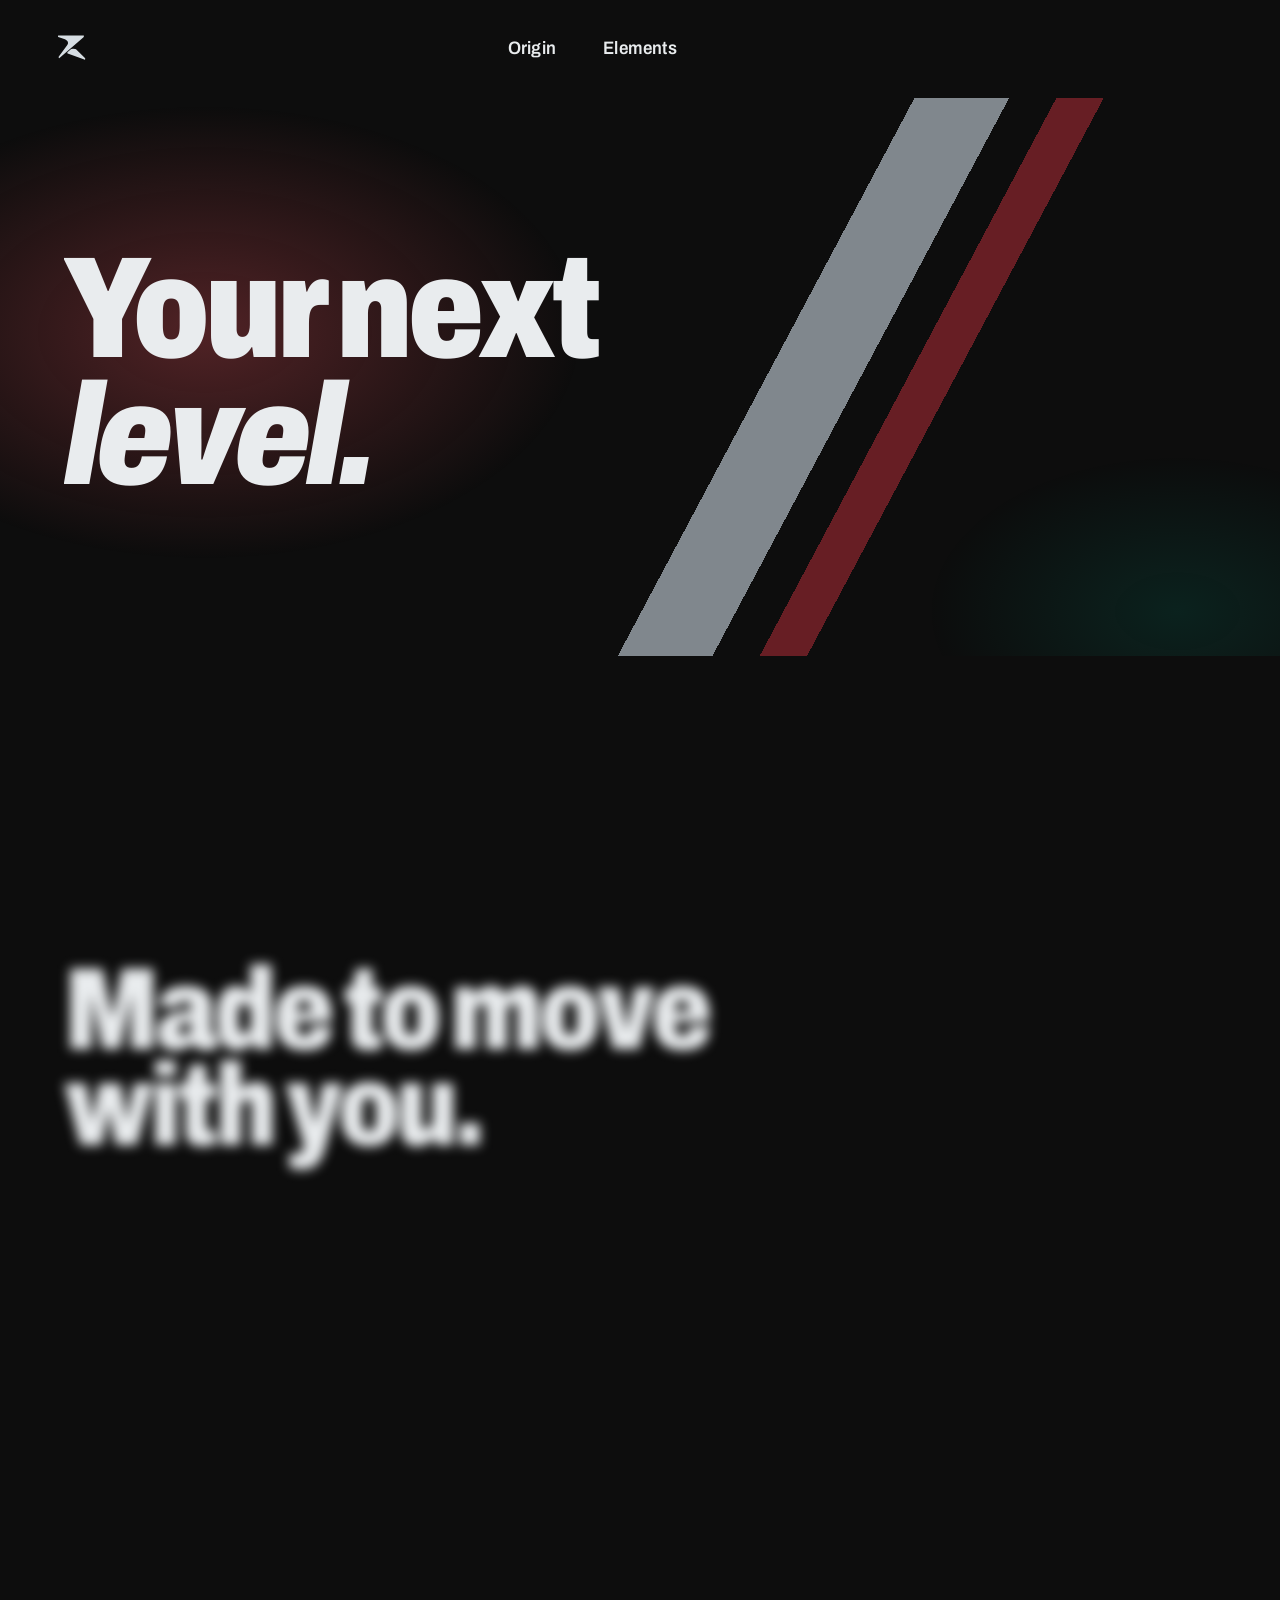
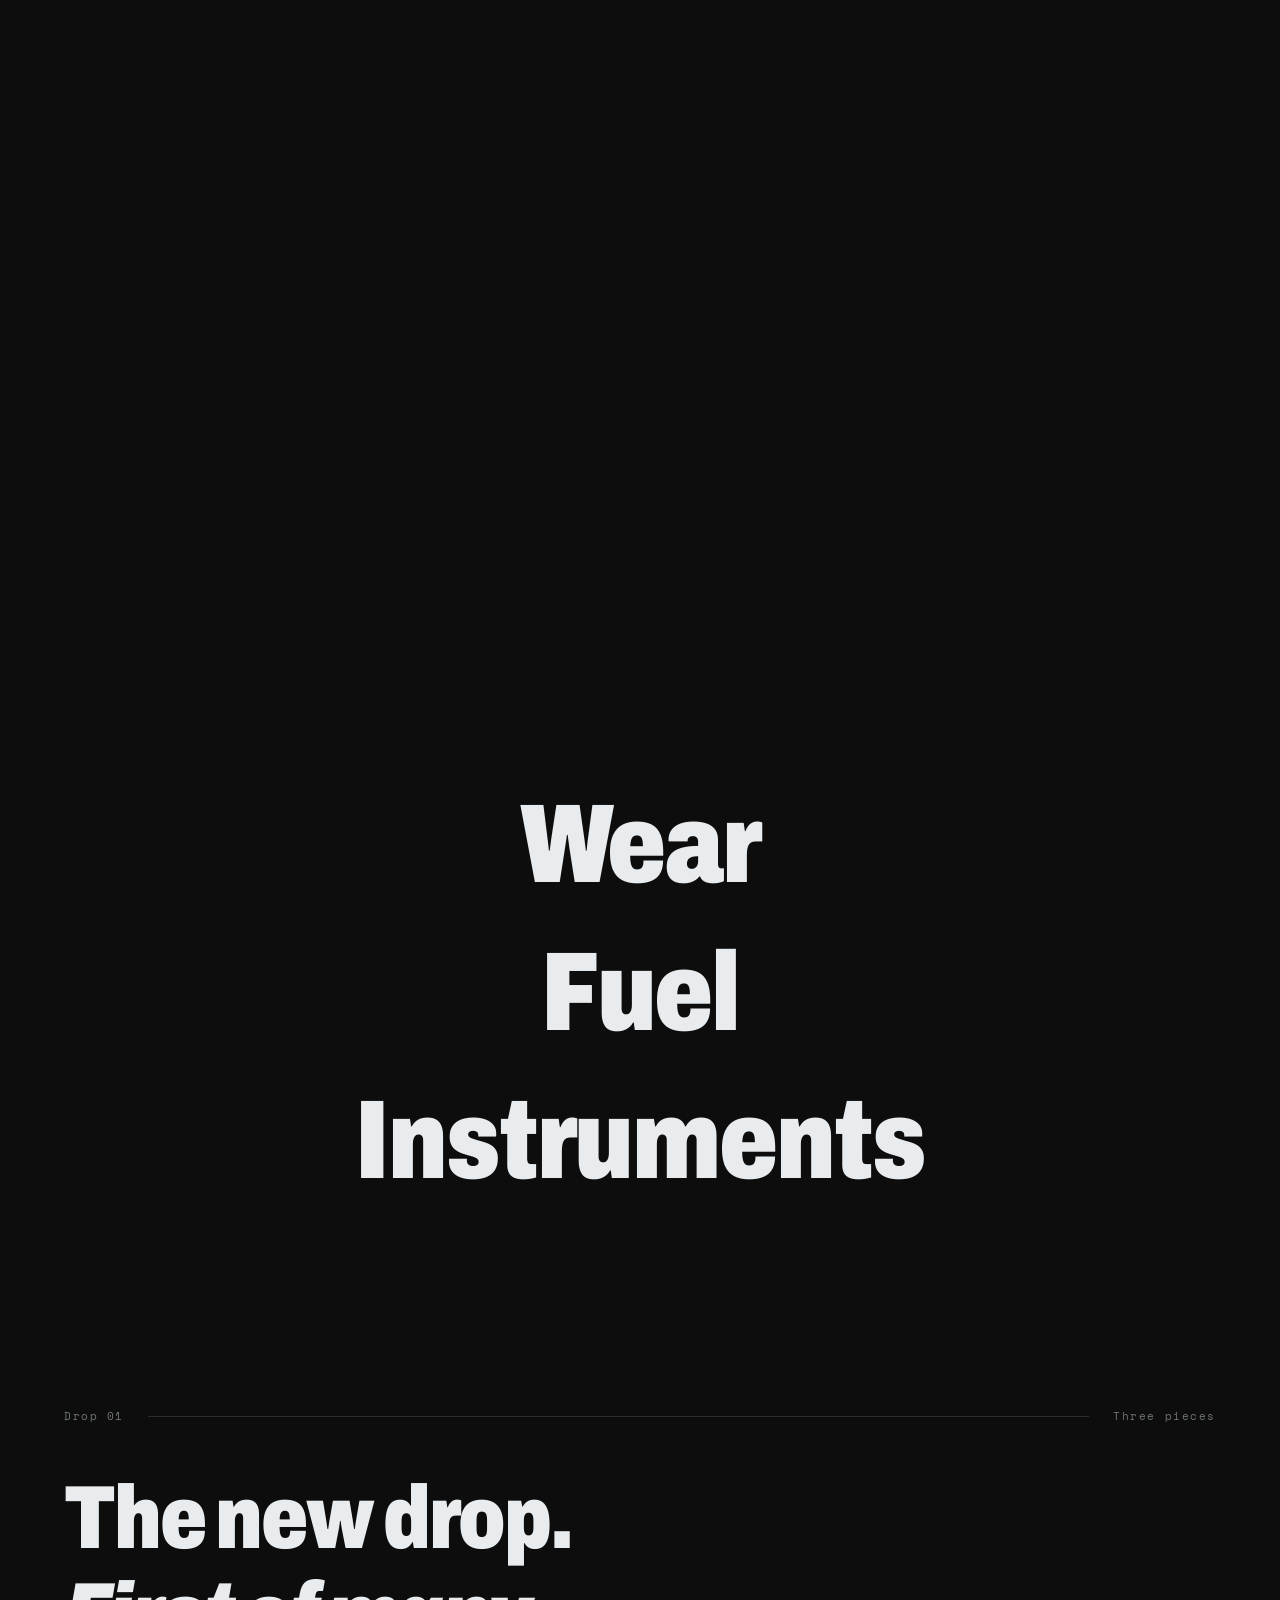
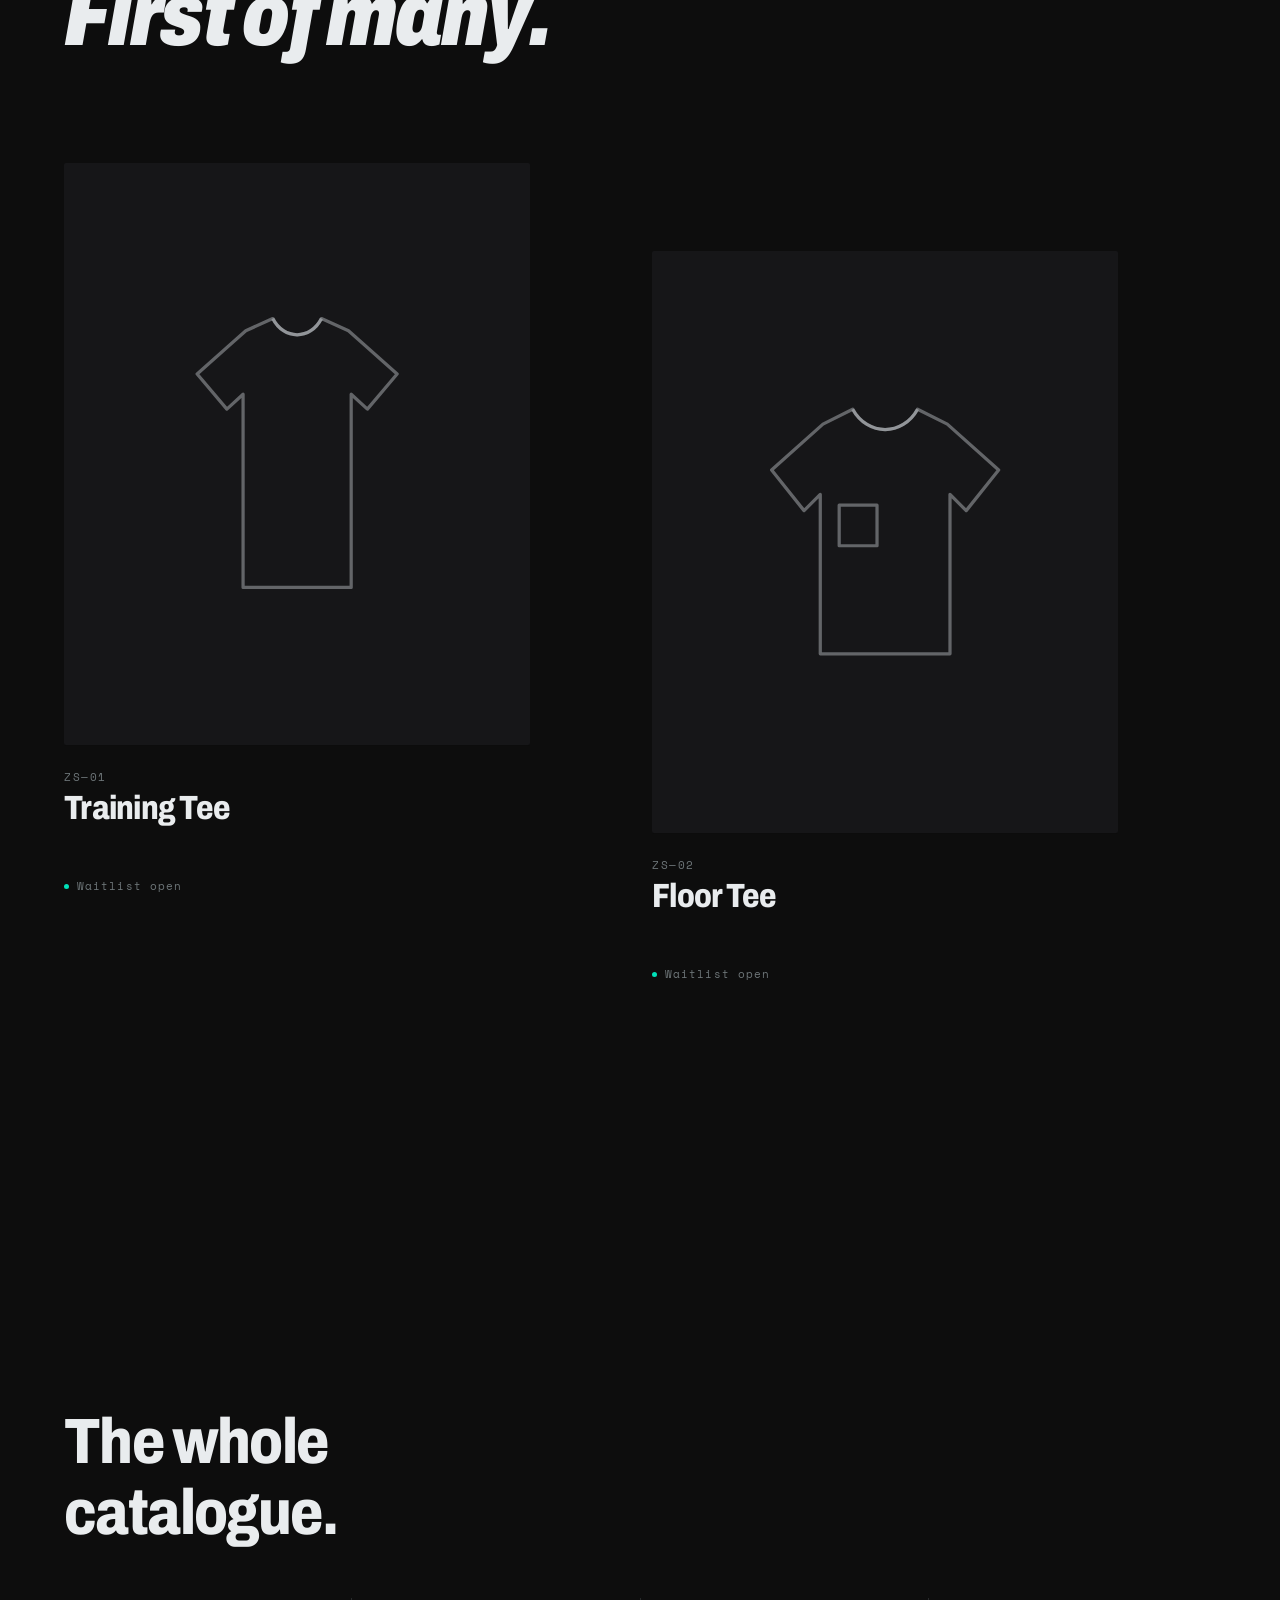
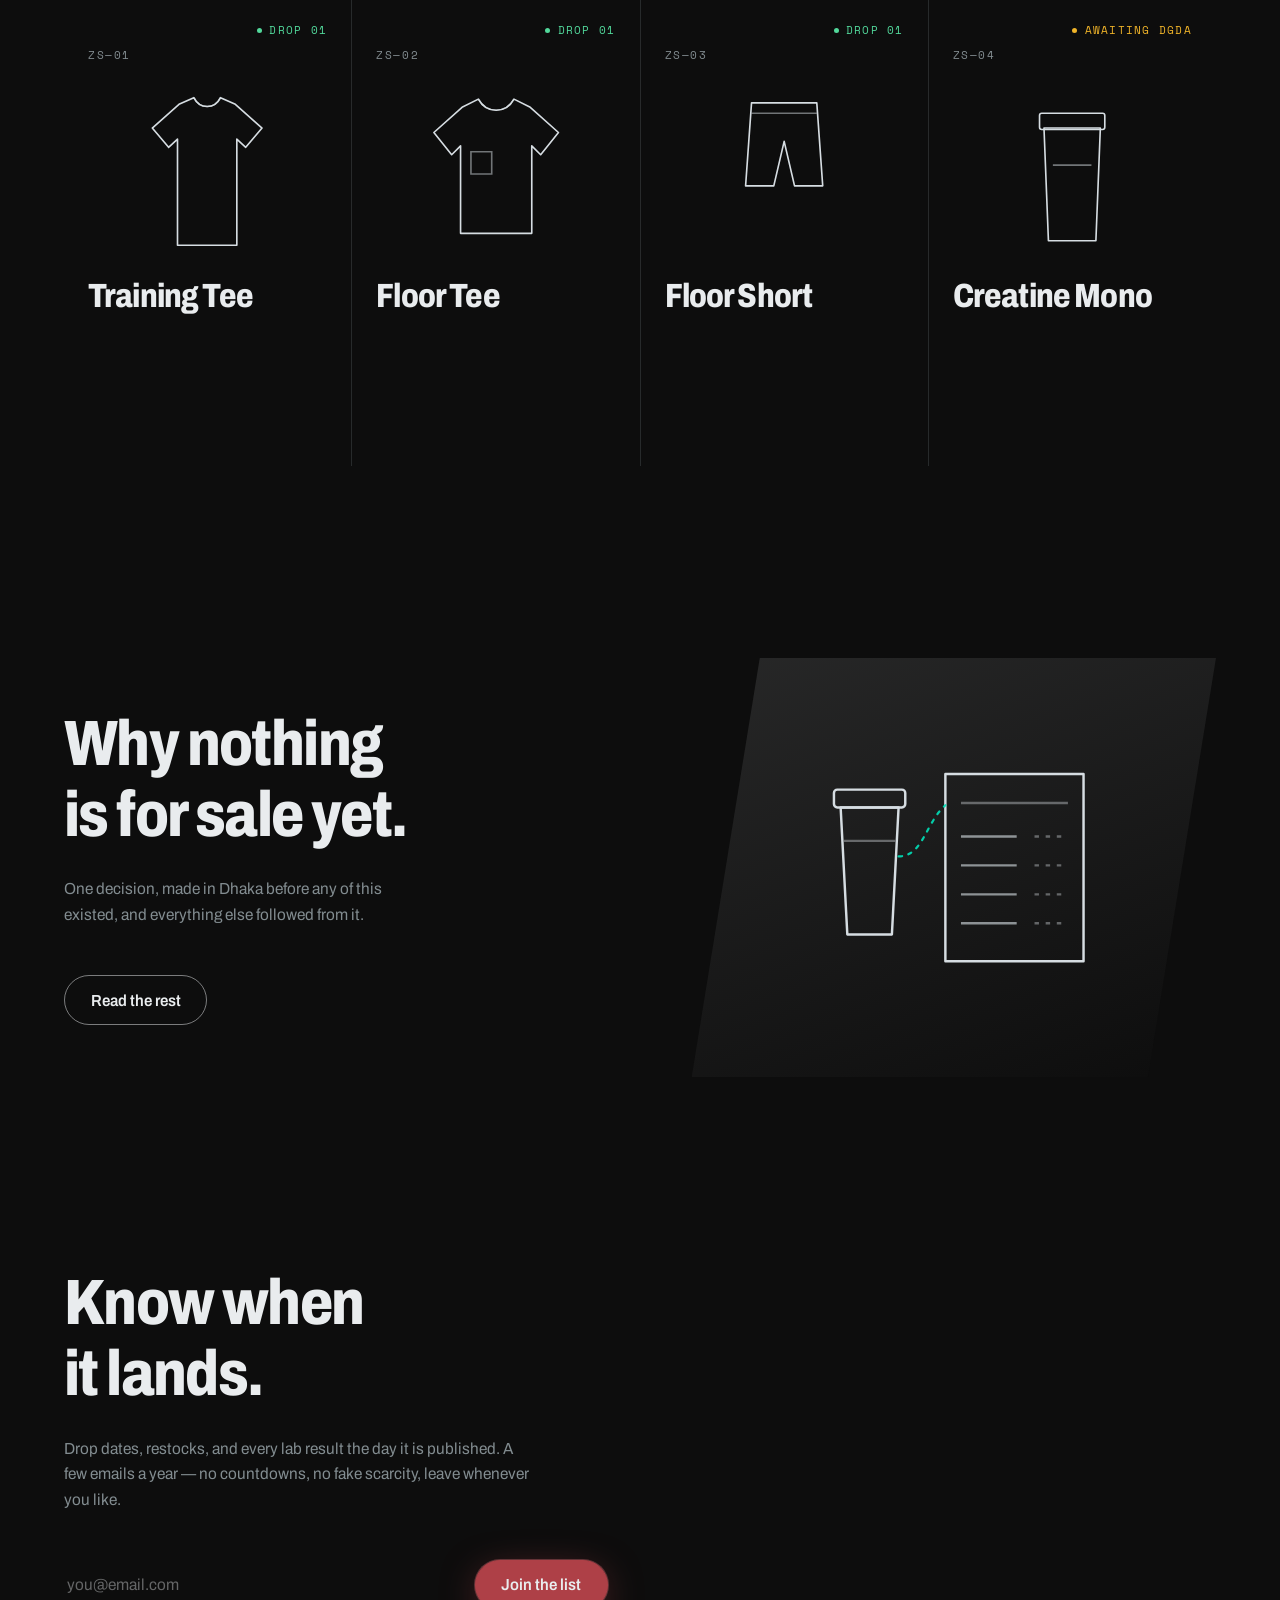
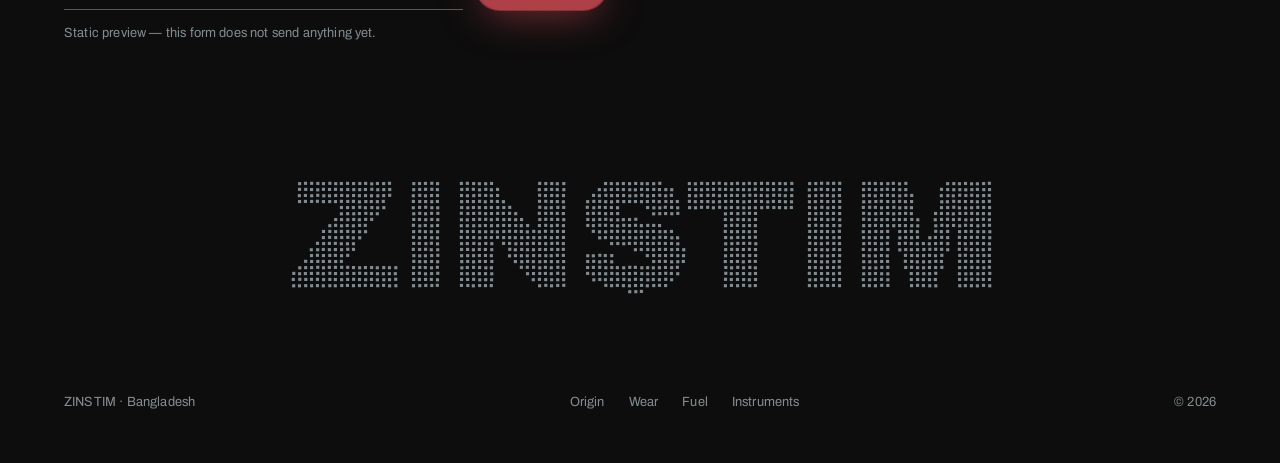
==== commit b02b76d6: "fixing the roller" ====
--- a/index.html
+++ b/index.html
@@ -233,8 +233,10 @@
   </section>
  
   <section class="marquee" data-marquee aria-hidden="true">
-    <div class="marquee__track">
-      <span>Make every</span><span>rep count</span><span>Make every</span><span>rep count</span><span>Make every</span><span>rep count</span>
+    <div class="shell">
+      <div class="marquee__track">
+      <span class="mq-lead mq-fill">Make every&nbsp;</span><span class="mq-tail mq-hollow">rep count</span><span class="mq-lead mq-fill">Make every&nbsp;</span><span class="mq-tail mq-hollow">rep count</span><span class="mq-lead mq-fill">Make every&nbsp;</span><span class="mq-tail mq-hollow">rep count</span><span class="mq-lead mq-fill">Make every&nbsp;</span><span class="mq-tail mq-hollow">rep count</span>
+      </div>
     </div>
   </section>
  
--- a/assets/css/brand.css
+++ b/assets/css/brand.css
@@ -607,11 +607,22 @@
   display:flex;gap:0;white-space:nowrap;
   will-change:transform;
 }
+/* The track sits in a shell. The band is full bleed and clips at the
+   window, but the TRACK starts on the same line every headline on the
+   page starts on — so the first thing you read as it rises into view
+   is a whole phrase, lined up with the column above it, and the slide
+   begins from there instead of from an edge nothing else touches. */
+.marquee .shell{overflow:visible}
+/* Caps: an outline is at its best on letters that all stand on the
+   same line and stop at the same height. Lower case put descenders
+   through the band, and a hollow y is mostly a loose stroke. Caps at
+   -.03em crowd, so the tracking opens to -.01em. */
 .marquee__track span{
   font-family:var(--face-display);
   font-variation-settings:"wdth" 70,"wght" 900;
   font-size:clamp(3rem,10vw,9rem);
-  line-height:1;letter-spacing:-.03em;
+  line-height:1;letter-spacing:-.01em;word-spacing:.04em;
+  text-transform:uppercase;
   padding-right:.35em;
   color:transparent;
   -webkit-text-stroke:1.5px var(--graphite);
@@ -622,22 +633,26 @@
 :is(.band--dark,.night) .marquee__track span:nth-child(even){color:var(--zinc-wash)}
 :is(.band--dark,.night) .marquee__track span{-webkit-text-stroke-color:var(--muted)}
 
-/* A line split into two words that trade places cannot be done by
-   parity — every odd span would be the same word. So the spans say
-   which they are, and these sit after the nth-child rules because they
-   match them for specificity exactly. */
+/* A two-part line — the first part solid, the second outline, then the
+   same again, every time. Never flipped: a flip puts two outlines side
+   by side at a join, and two words in the same treatment read as one
+   unit whatever sits between them. The spans say which they are rather
+   than relying on parity, and these match the nth-child rules above
+   for specificity exactly, so they sit after them to win. */
 .marquee__track span.mq-fill{color:var(--obsidian);-webkit-text-stroke:0}
 .marquee__track span.mq-hollow{color:transparent;-webkit-text-stroke:1.5px var(--graphite)}
 :is(.band--dark,.night) .marquee__track span.mq-fill{color:var(--zinc-wash)}
-:is(.band--dark,.night) .marquee__track span.mq-hollow{
-  /* the colour too, not only the stroke: the nth-child rule above is
-     one specificity step higher than the plain class and was painting
-     every even span solid, so a hollow word in an even slot came out
-     filled AND outlined */
-  color:transparent;-webkit-text-stroke-color:var(--muted);
-}
-/* the gap inside a phrase is a word space, not the gap between phrases */
-.marquee__track span.mq-lead{padding-right:.22em}
+:is(.band--dark,.night) .marquee__track span.mq-hollow{color:transparent;-webkit-text-stroke-color:var(--muted)}
+
+/* THE GAPS, built rather than tuned. Inside a phrase the space is a
+   real one: the first half ends in a no-break space, so the join
+   between BUILT INTO and YOUR EVERYDAY is exactly the space between
+   BUILT and INTO — there is nothing at the seam that is not already
+   in the words. Between phrases, a little under three of those, which
+   is enough to read as a new phrase and not so much that the band
+   falls apart into islands. */
+.marquee__track span.mq-lead{padding-right:0}
+.marquee__track span.mq-tail{padding-right:.62em}
 
 
 /* ═══ nav ════════════════════════════════════════════════════ */
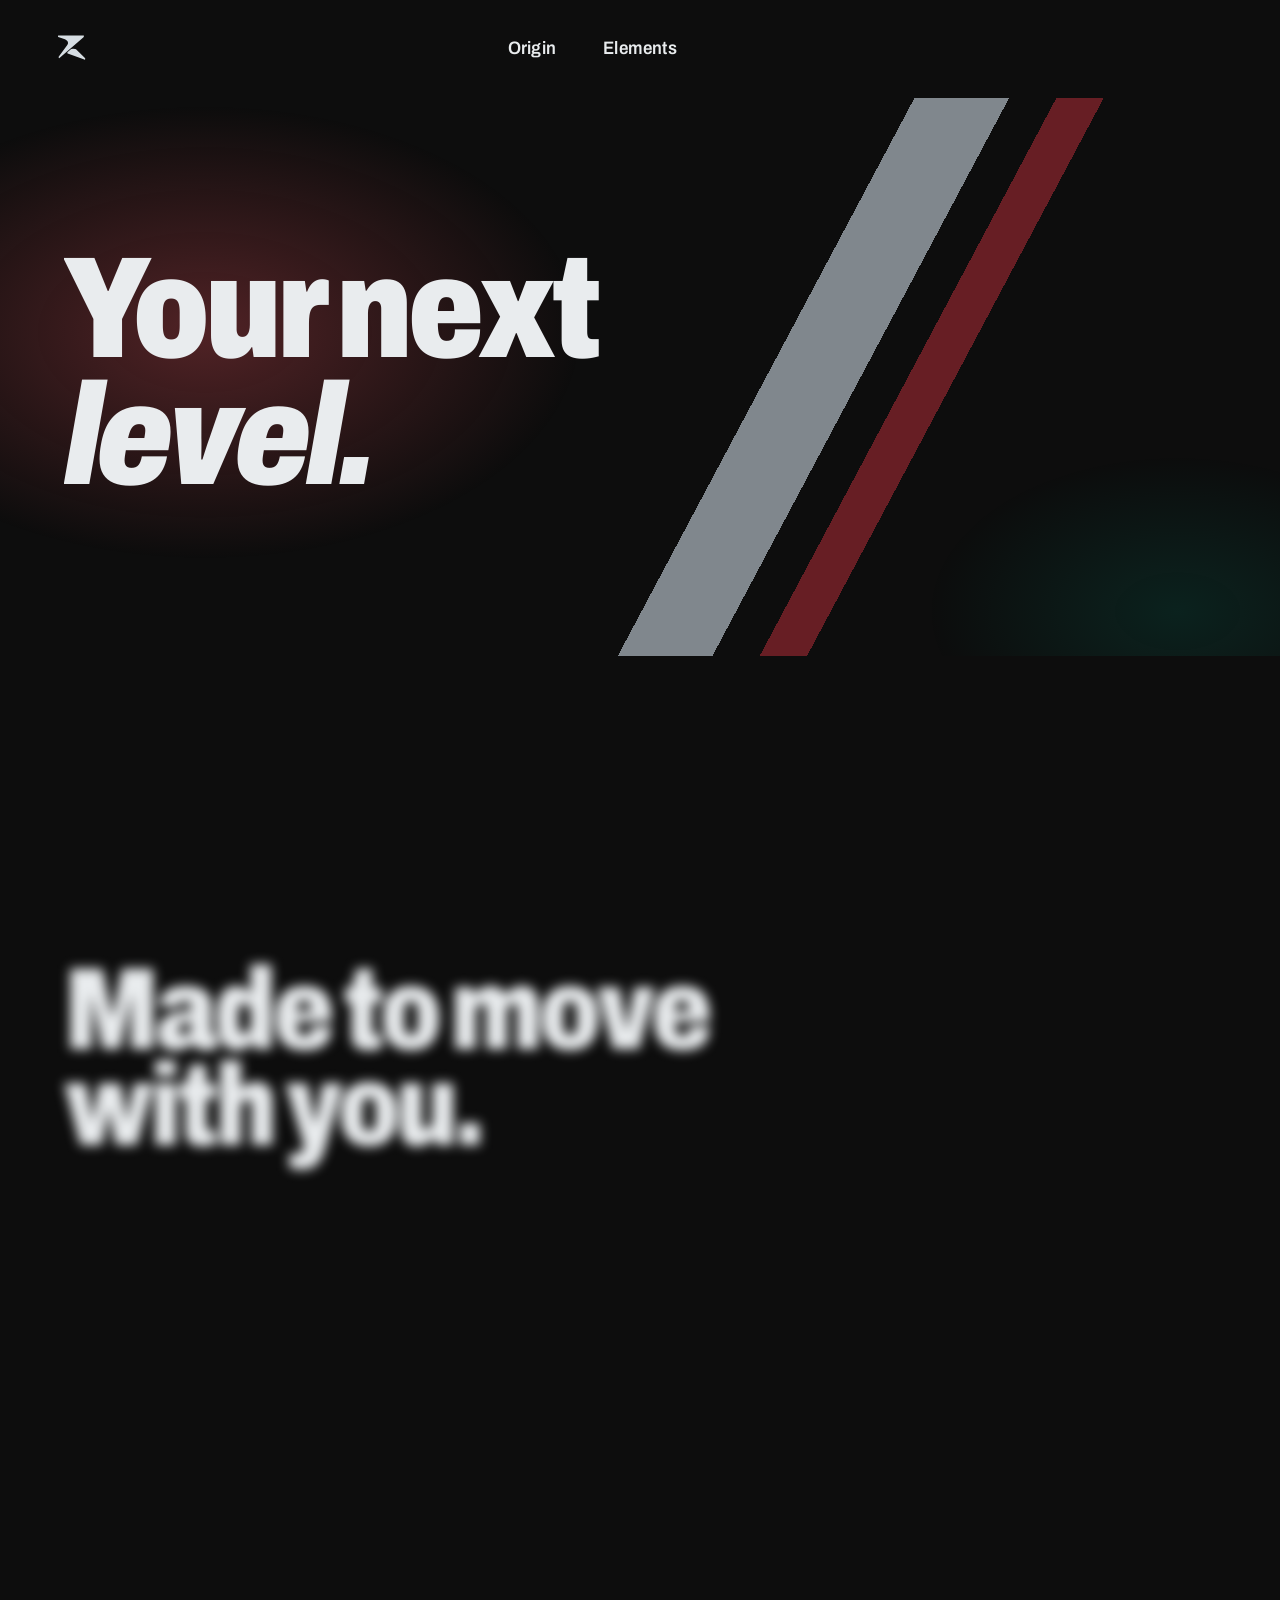
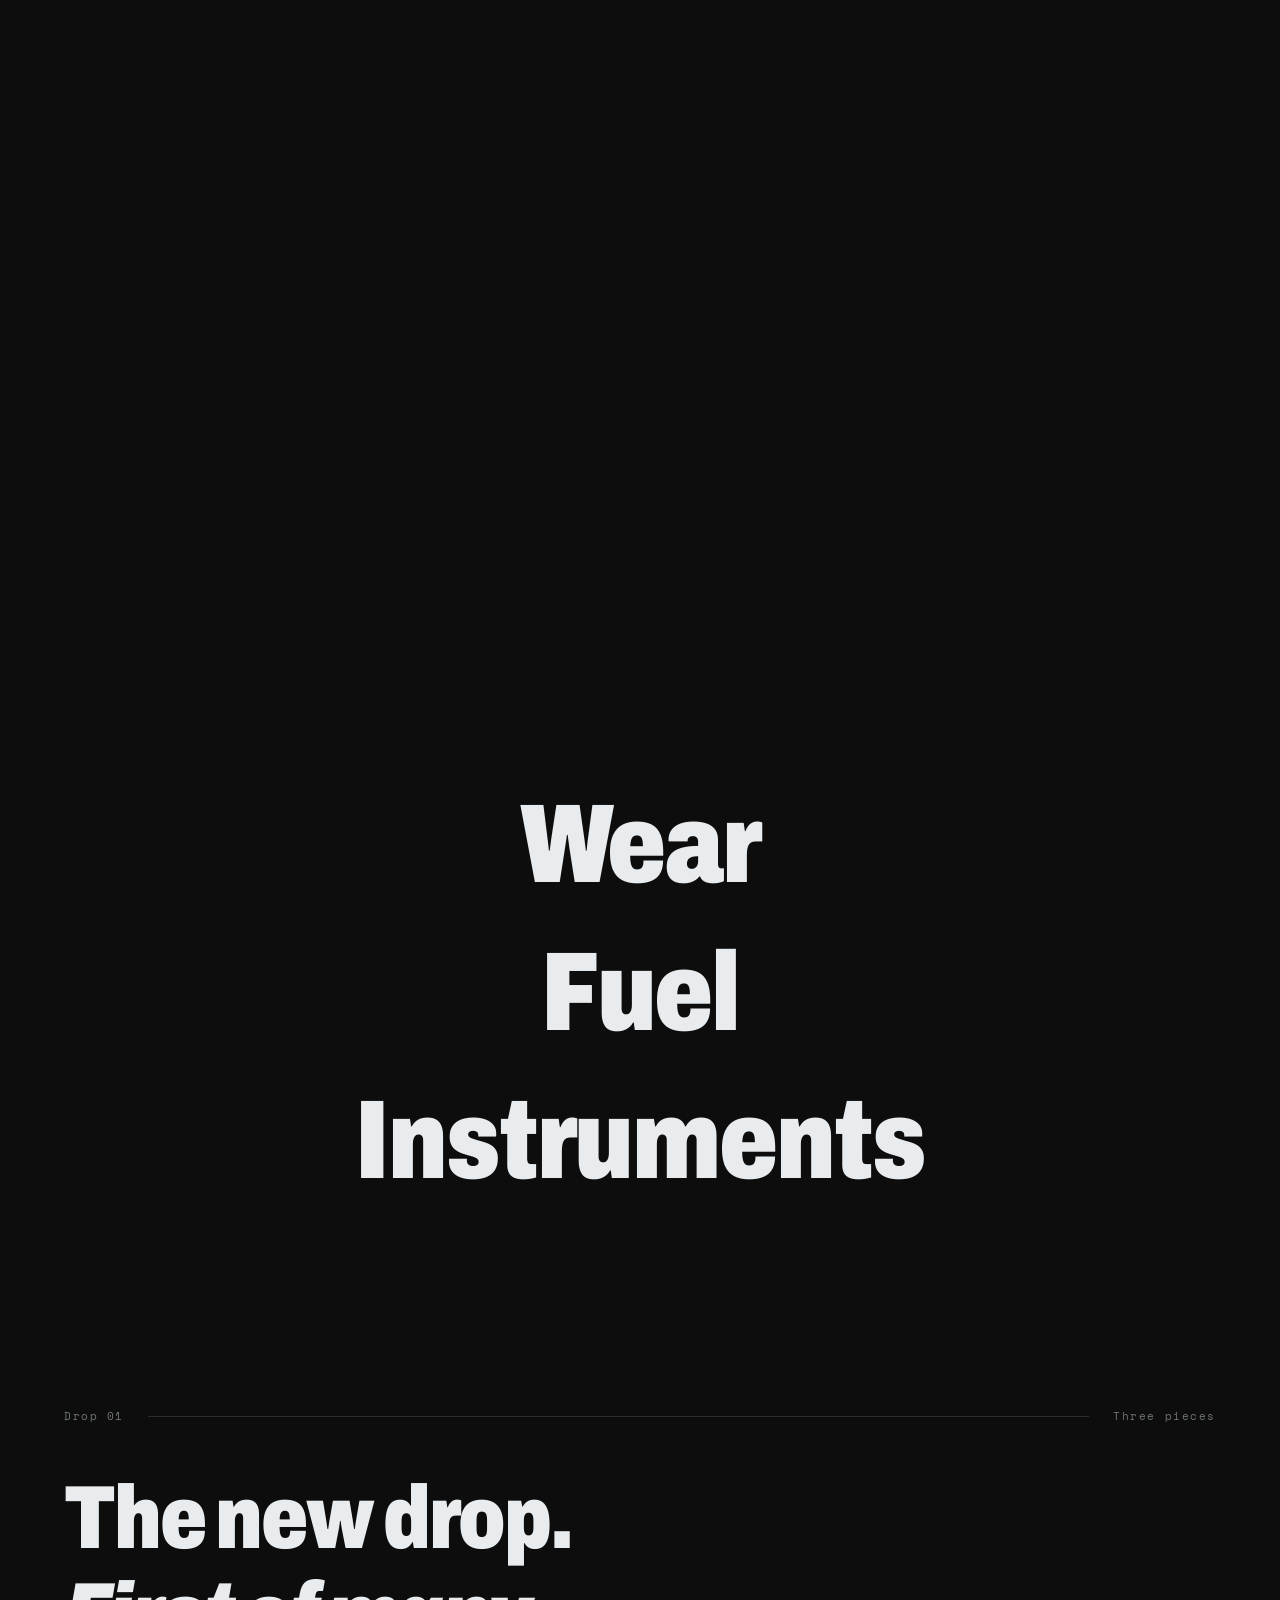
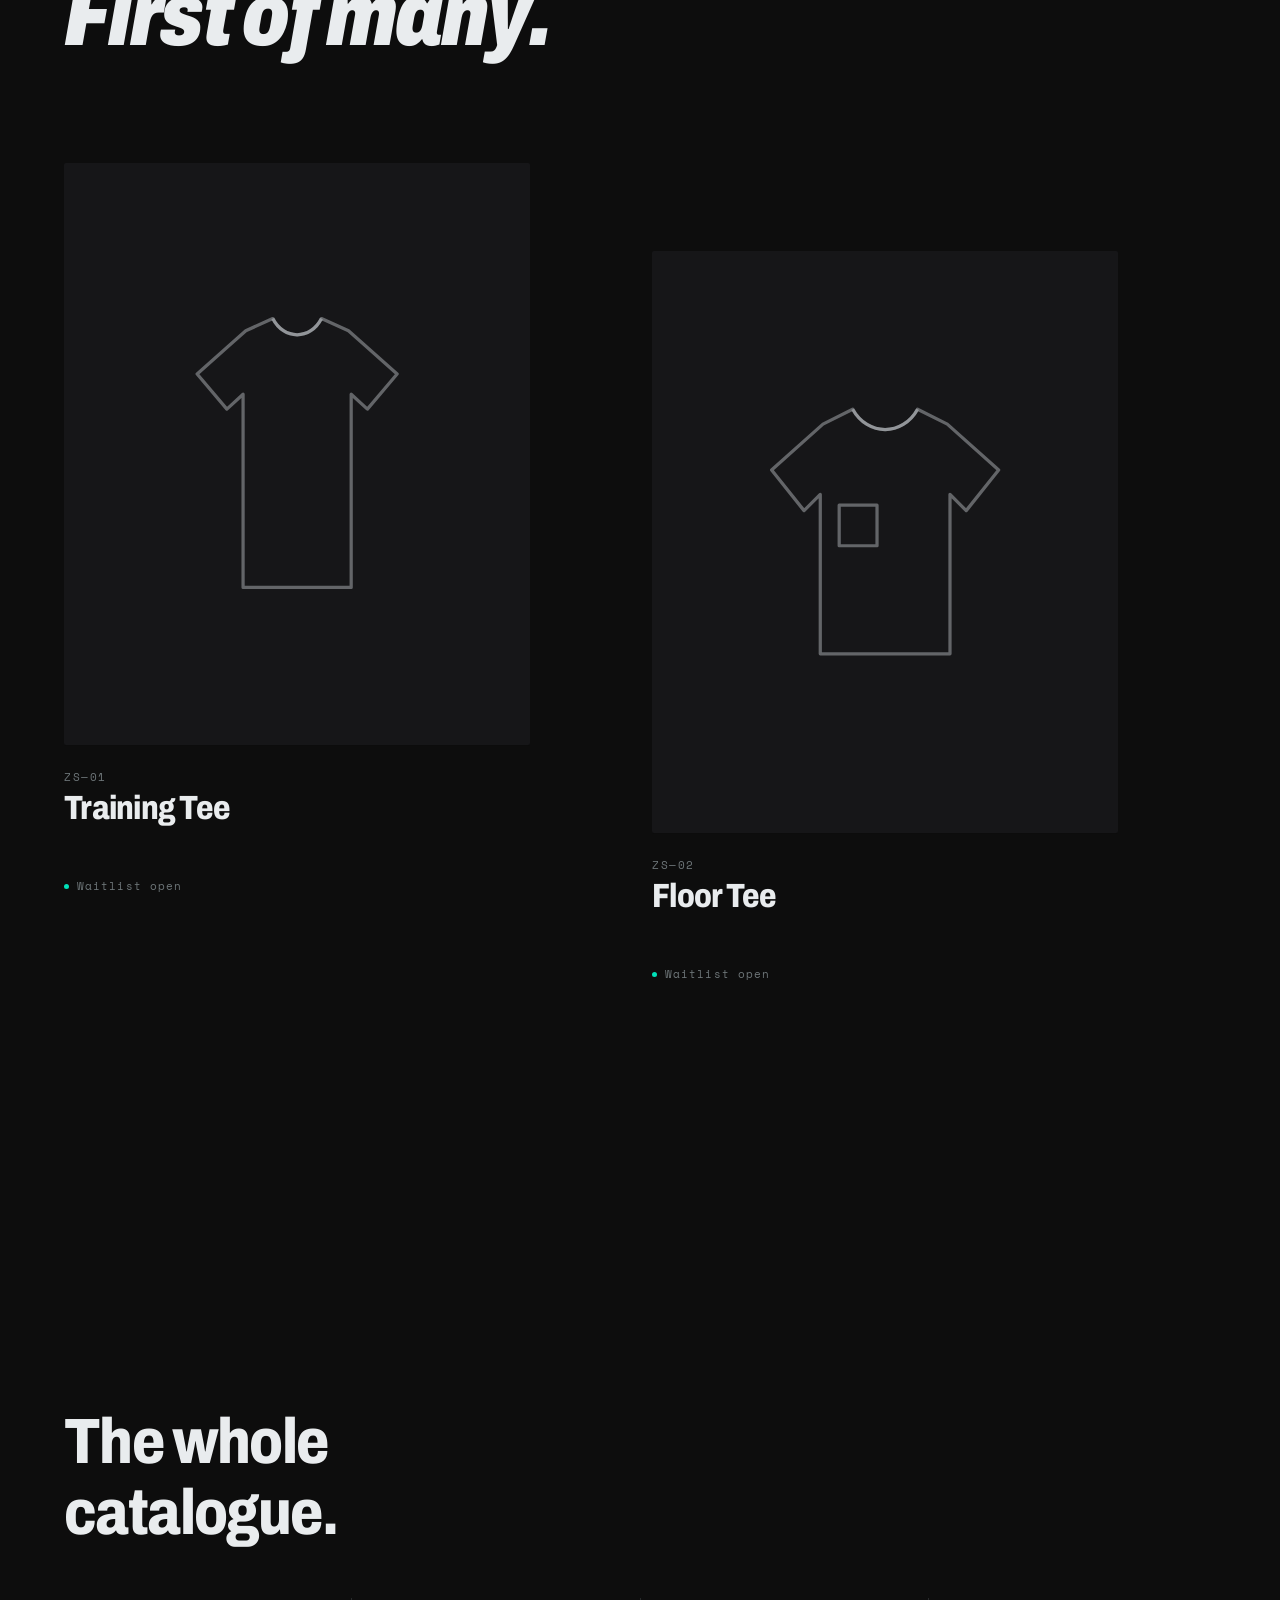
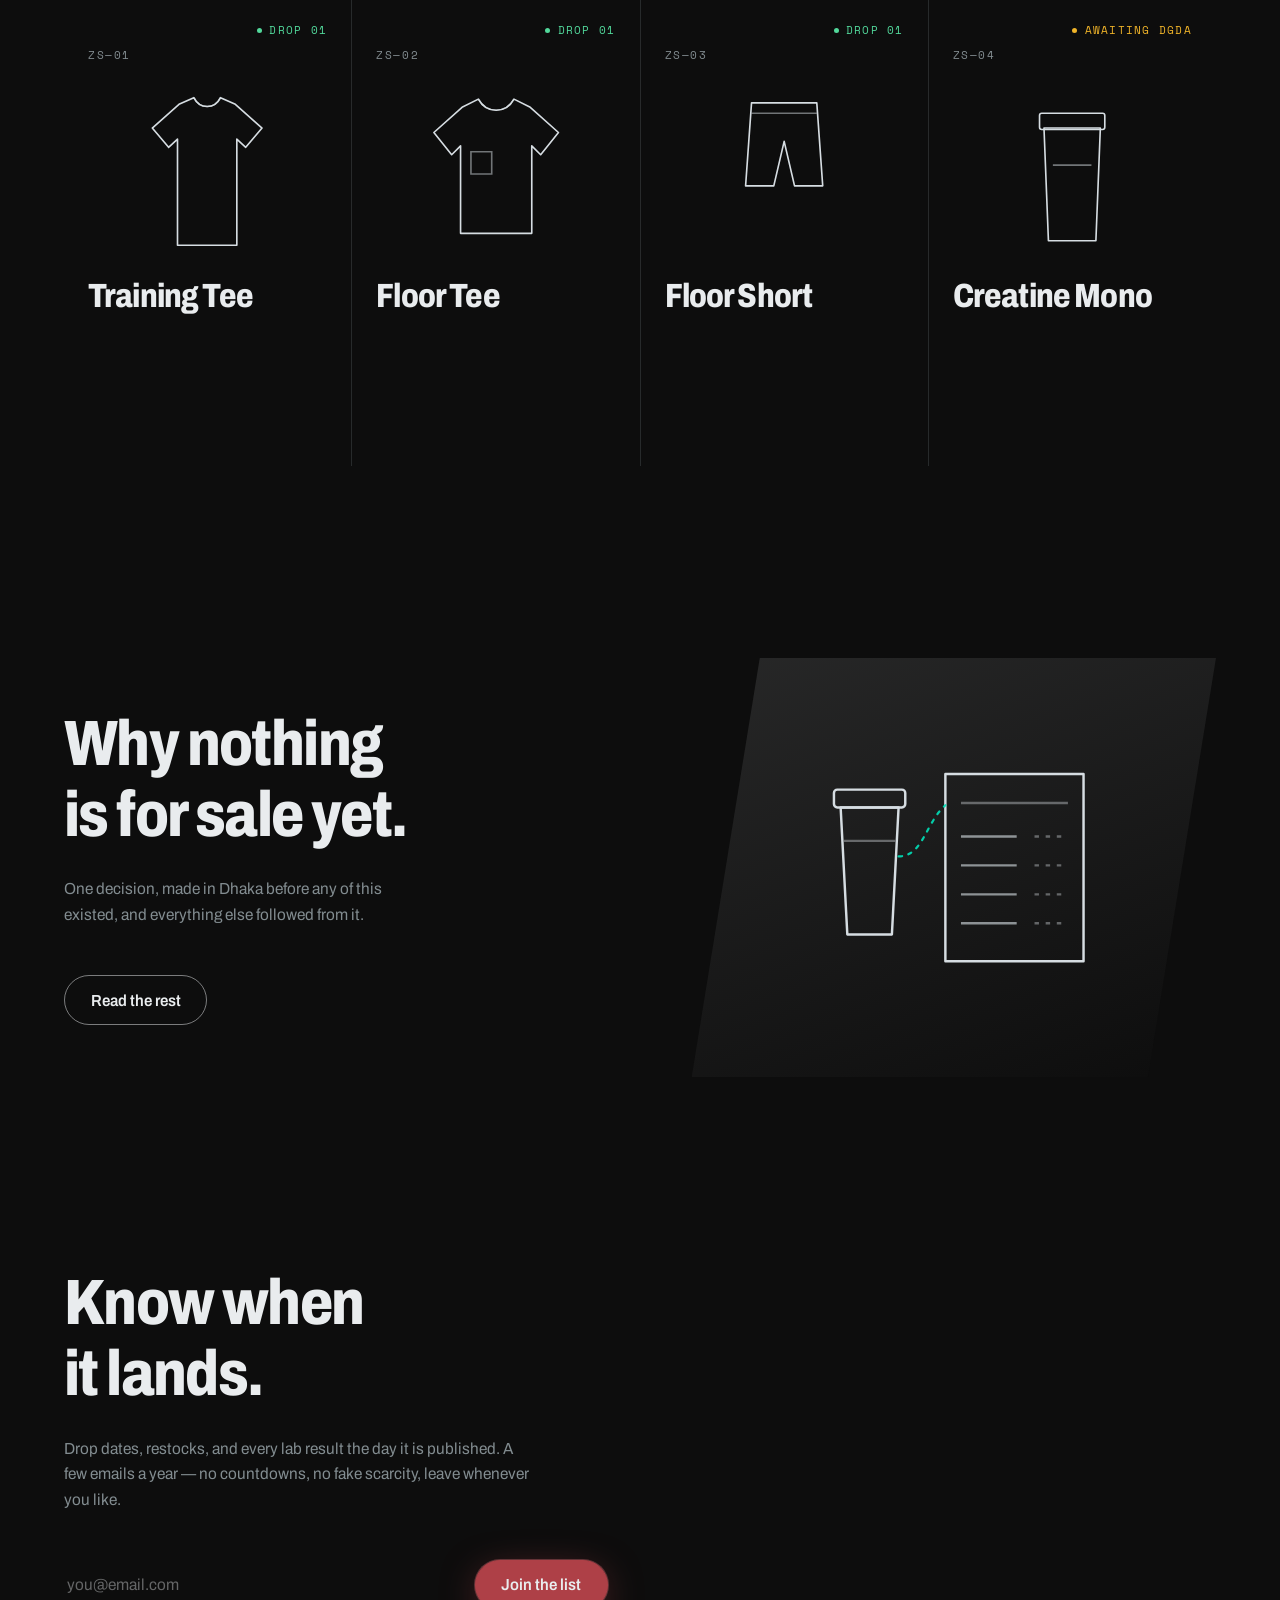
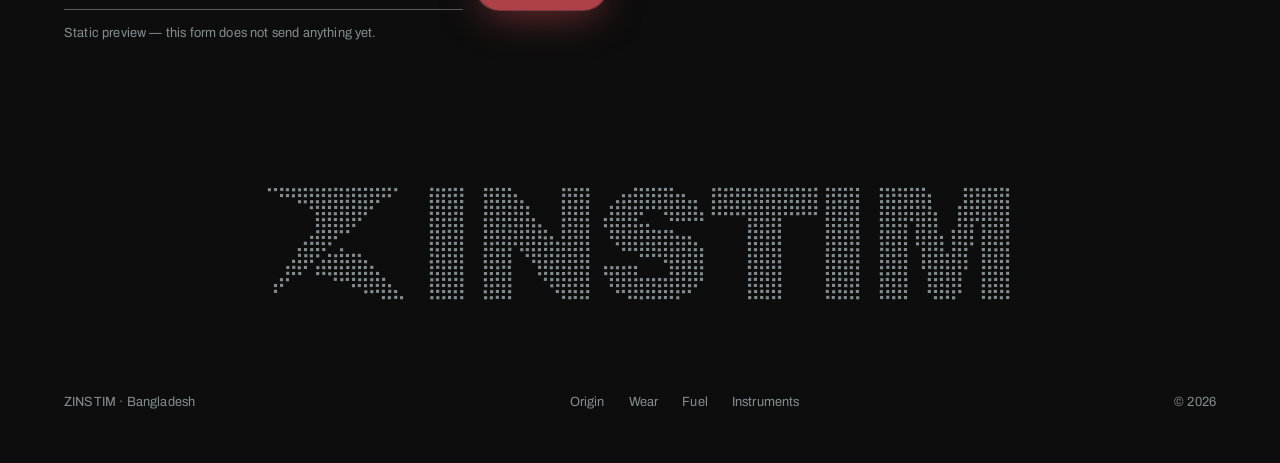
==== commit 7aba8786: "ZINSTIM ORIGIN PAGE" ====
--- a/index.html
+++ b/index.html
@@ -371,7 +371,7 @@
   </div>
  
   <div class="shell">
-    <canvas class="dotmark-canvas" data-dotmark-canvas></canvas>
+    <canvas class="dotmark-canvas" data-dotmark-canvas data-dotmark-mark></canvas>
   </div>
  
  
--- a/assets/css/brand.css
+++ b/assets/css/brand.css
@@ -149,7 +149,7 @@
   --step-0:  1rem;
   --step-1:  1.125rem;
   --step-2:  clamp(1.5rem,  1.2rem + 1.4vw,  2.1rem);
-  --step-3:  clamp(2.2rem,  1.5rem + 3.4vw,  4rem);
+  --step-3:  clamp(1.7rem,  0.63rem + 4.58vw, 4rem);
   --step-4:  clamp(3.2rem,  1.8rem + 6.6vw,  7rem);
   --display: clamp(3.2rem,  1rem   + 10vw,   9.5rem);
   --divider: clamp(2.8rem,  0.5rem + 8.5vw,  8.5rem);
@@ -577,8 +577,8 @@
    Used for every headline on the site — it is the house move.
 
      <h1 class="t-display lines" data-reveal>
-       <span class="ln"><span>Small things,</span></span>
-       <span class="ln"><span>repeated.</span></span>
+       <span class="ln"><span>Your next</span></span>
+       <span class="ln"><span>level.</span></span>
      </h1>                                                        */
 
 .lines{display:block}
@@ -978,6 +978,23 @@
 .shell{width:100%;max-width:78rem;margin:0 auto;padding:0 var(--space-lg)}
 @media (max-width:860px){.shell{padding:0 var(--space-md)}}
 
+/* ── the phone ───────────────────────────────────────────────
+   A band padded 96px top and bottom spends a quarter of a 780px
+   screen on nothing, twice, between every two things worth reading —
+   and the divider bands spend a third. Section air scales down here;
+   the type scale already does it on its own curves.
+
+   The pinned reads come down with it. A pin lasts its section's
+   height LESS one stage, so on a phone 175vh was 657px of scrolling
+   for one paragraph and 160vh was 540px. 148 and 136 make those 447
+   and 383 — about one swipe each, which is what Kash asked for. */
+@media (max-width:860px){
+  :root{
+    --space-xl:3.5rem;
+    --space-2xl:clamp(5rem,14vw,15rem);
+  }
+}
+
 /* drops the 78rem measure cap and keeps only the page gutter. For
    display type that needs the full width — the measure exists to
    stop body copy running long, and a headline is not body copy. */
@@ -3221,7 +3238,12 @@
    poured: it is quiet, so it just arrives. */
 .manifesto{position:relative;background:var(--zinc-wash)}
 .manifesto__stage{padding:var(--space-xl) 0}
-.has-scrub .manifesto{height:250vh;height:250svh}
+/* The pin lasts the section's height LESS one stage, so 250vh meant
+   150vh of scrolling to get through one paragraph — three flicks on
+   a phone, which is where Kash gave up. 175 leaves 75vh: still a
+   deliberate read, about half the swiping. The words stay filled
+   once they are filled, so nothing is lost by arriving sooner. */
+.has-scrub .manifesto{height:175vh;height:175svh}
 .has-scrub .manifesto__stage{
   position:sticky;top:var(--mast-h,0px);
   height:calc(100vh - var(--mast-h,0px));height:calc(100svh - var(--mast-h,0px));
@@ -3230,7 +3252,10 @@
 .manifesto__text{
   font-family:var(--face-display);
   font-variation-settings:"wdth" var(--wdth-head),"wght" var(--wght-head);
-  font-size:clamp(2.3rem,.9rem + 3.9vw,5.2rem);
+  /* steeper below a tablet so it never overtakes the hero, which
+     scales on flat 9vw: at 390 this is 30px against the hero's 35,
+     and at 1280 it is the same 64px it always was. */
+  font-size:clamp(1.6rem,.95rem + 3.77vw,5.2rem);
   line-height:1.06;letter-spacing:-.022em;
   max-width:22ch;
   --n:1;
@@ -3354,6 +3379,9 @@
 .name__vh{position:absolute;width:1px;height:1px;overflow:hidden;clip-path:inset(50%);white-space:nowrap}
 .name__fail{margin-top:var(--space-lg);max-width:40ch;font-size:var(--step-1)}
 .name__idea{margin-top:var(--space-md);max-width:40ch;font-size:var(--step-1);color:var(--muted)}
+/* the second half of the name, at full strength: it is the turn the
+   section has been building to, not a footnote to it */
+.name__stim{margin-top:var(--space-lg);max-width:40ch;font-size:var(--step-1)}
 /* a held beat under the last line on wide screens: the tile rides for
    as long as the copy column lasts, and without it the tile had already
    left when the sliver came back */
@@ -3377,7 +3405,19 @@
   --r:clamp(0, (var(--p,1) - .55) * 3.2, 1);
 }
 .shout__stage{padding:var(--space-xl) 0}
-.has-scrub .shout{height:230vh;height:230svh}
+/* the same complaint applies here — same device, same fix */
+.has-scrub .shout{height:160vh;height:160svh}
+
+/* On a phone, shorter still. A pin lasts its section's height LESS one
+   stage, so 175vh was 657px of scrolling for one paragraph and 160vh
+   was 540px; these make them 447 and 383 — about one swipe each. This
+   has to sit AFTER the rules above: a media query adds no specificity,
+   so with both at (0,2,0) it is source order that decides, and the
+   same pair written up beside the shell's phone gutter simply lost. */
+@media (max-width:860px){
+  .has-scrub .manifesto{height:148vh;height:148svh}
+  .has-scrub .shout{height:136vh;height:136svh}
+}
 .has-scrub .shout__stage{
   position:sticky;top:var(--mast-h,0px);
   height:calc(100vh - var(--mast-h,0px));height:calc(100svh - var(--mast-h,0px));
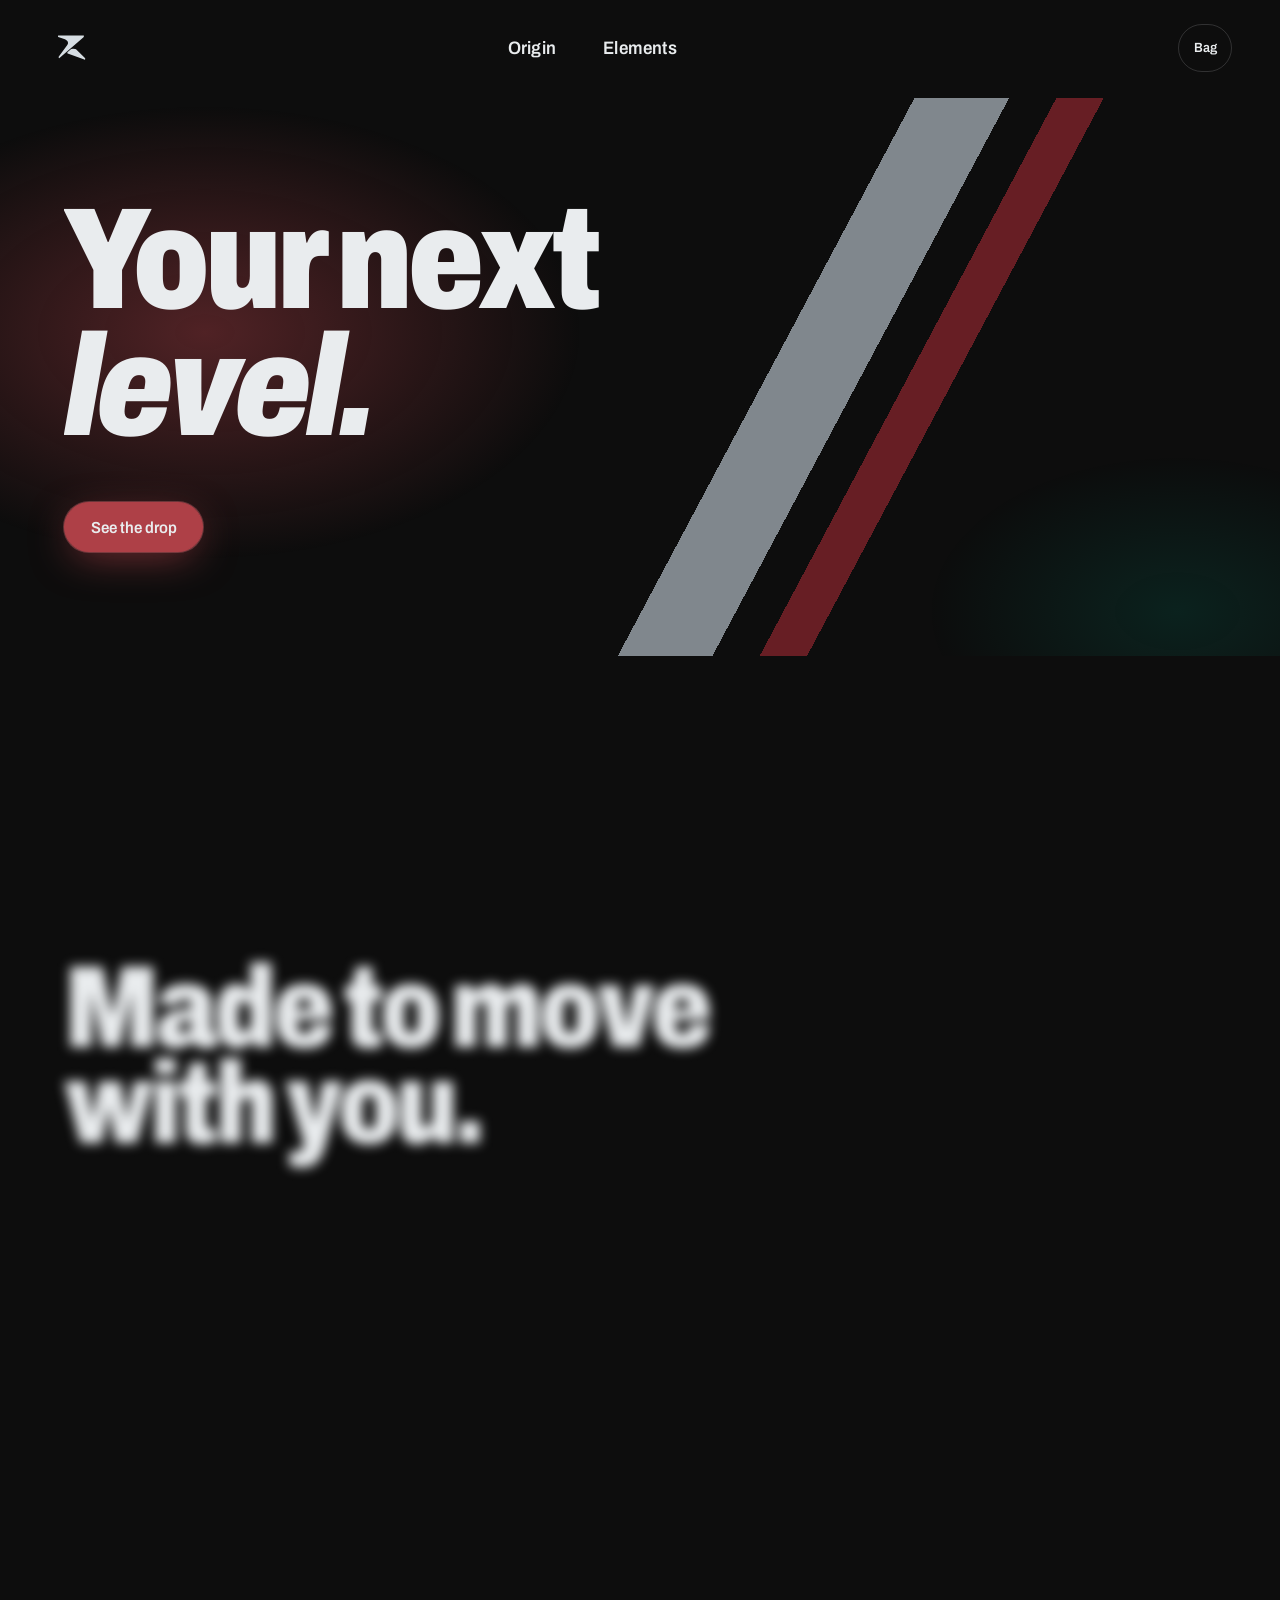
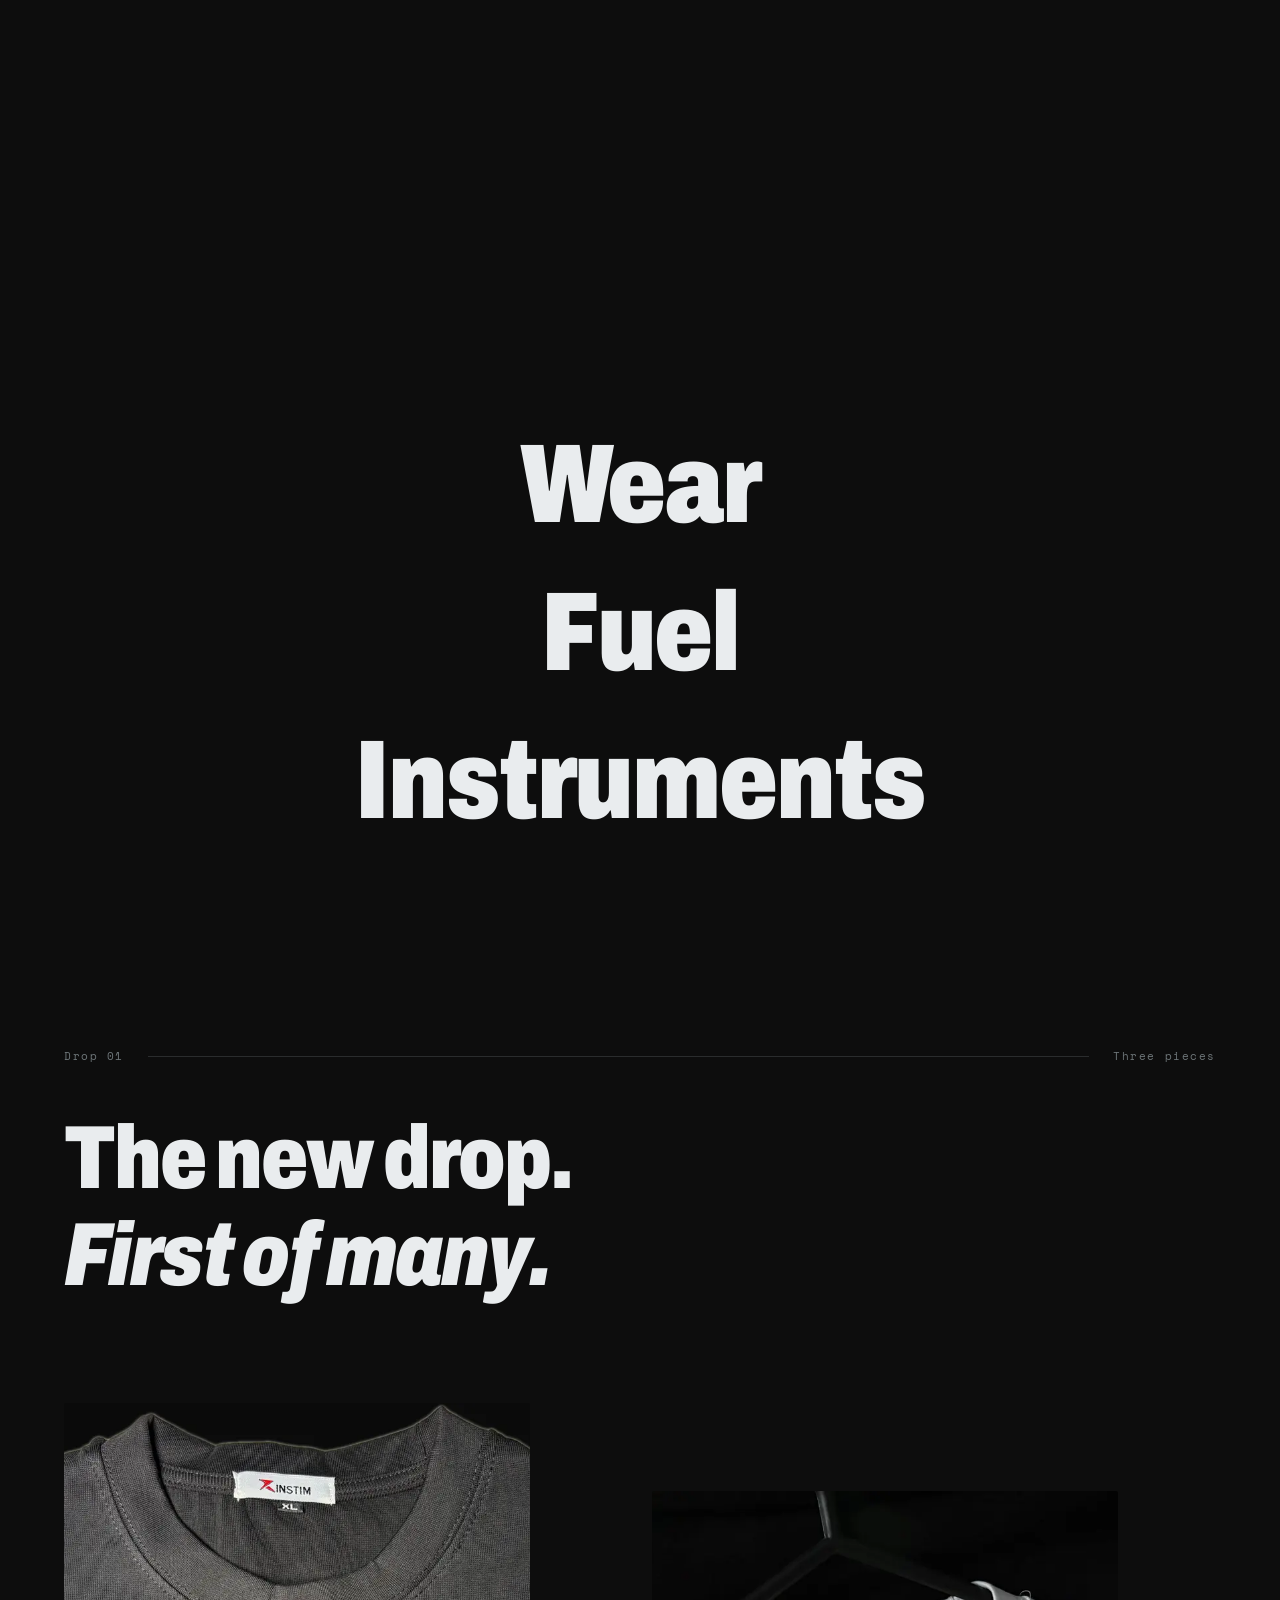
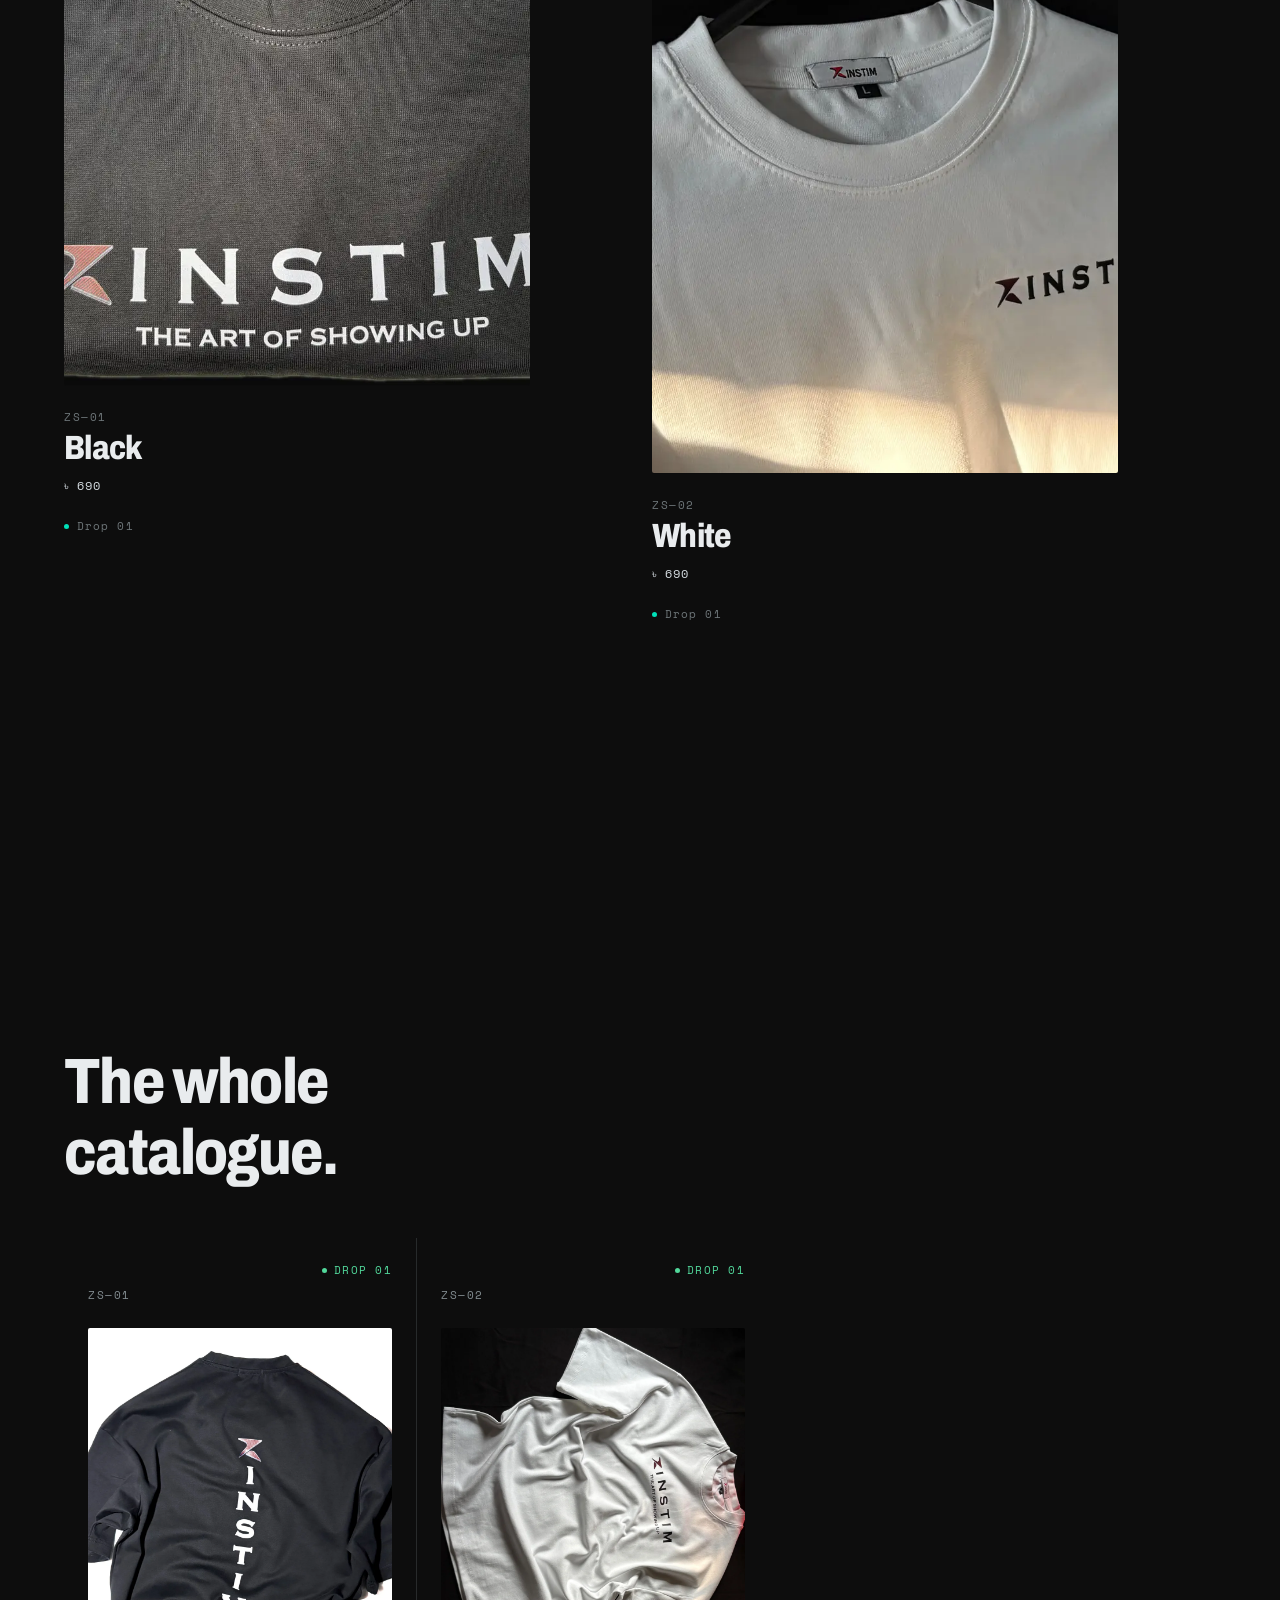
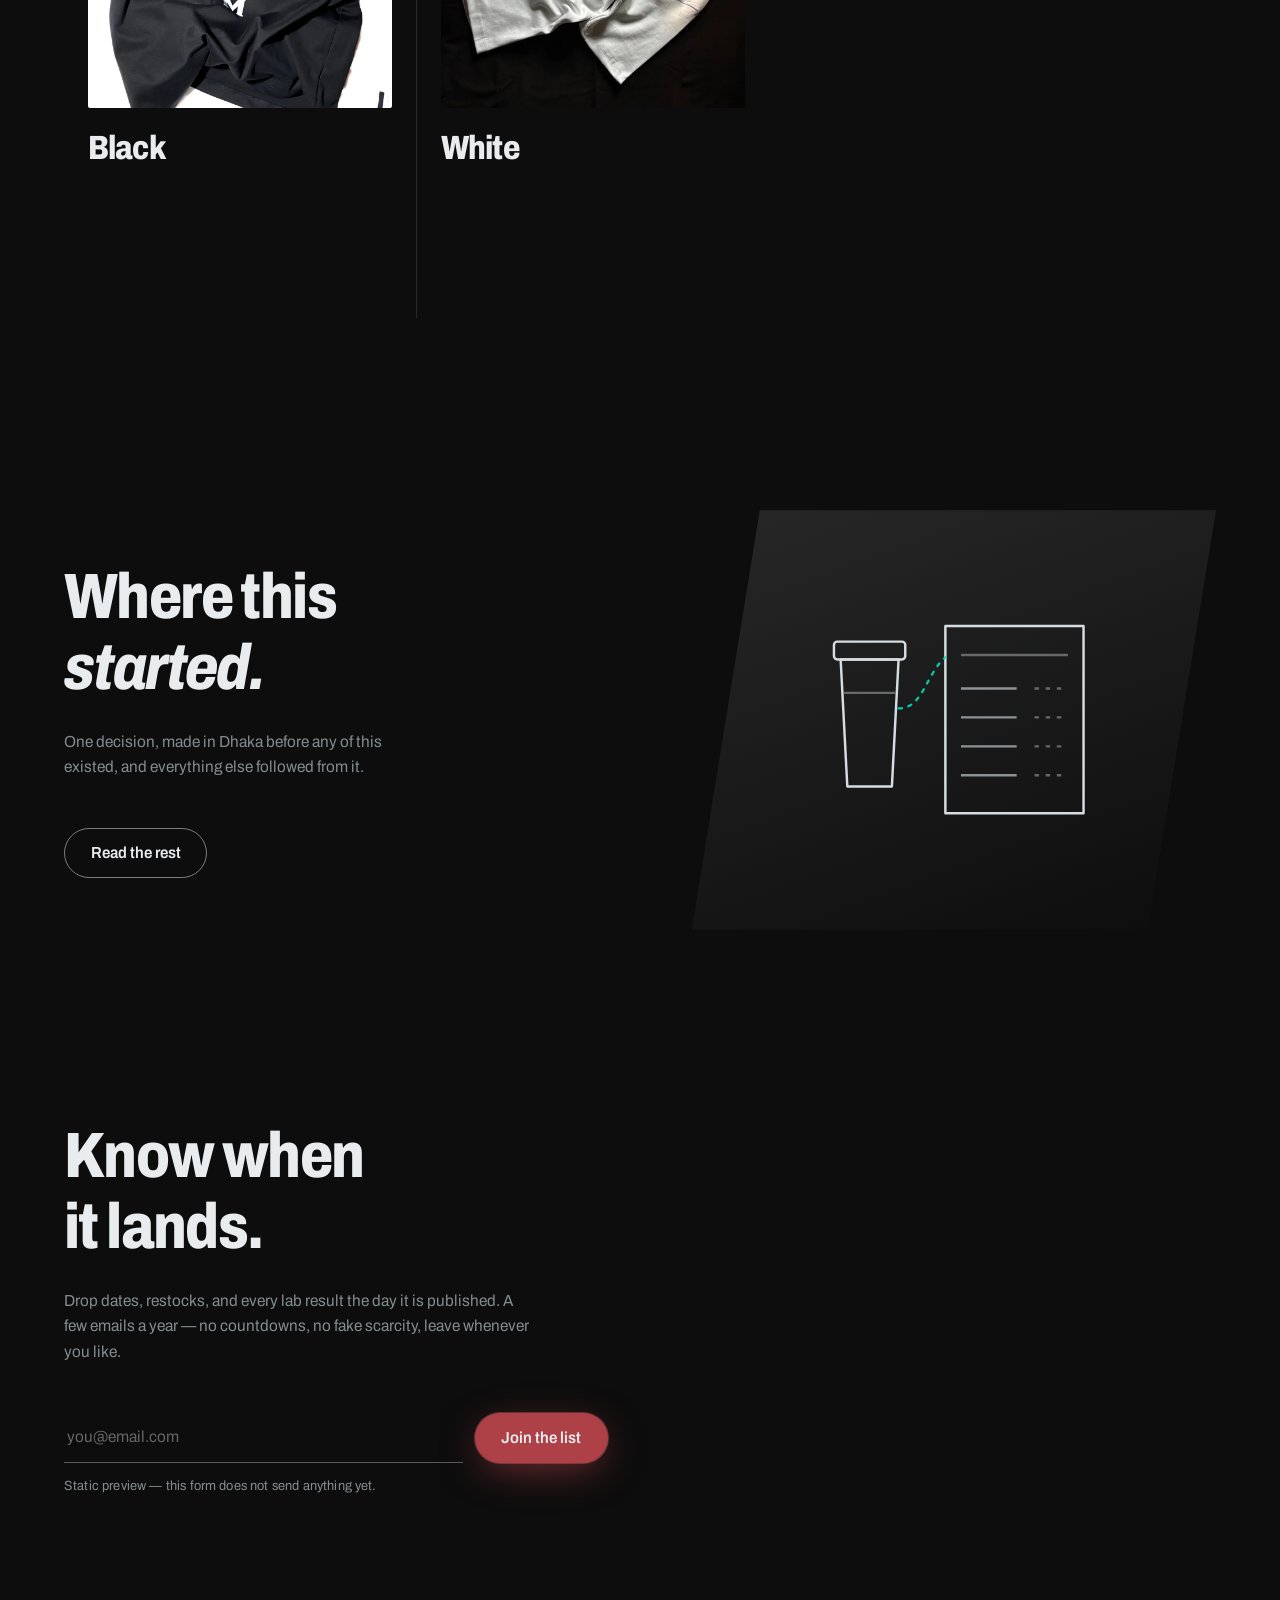
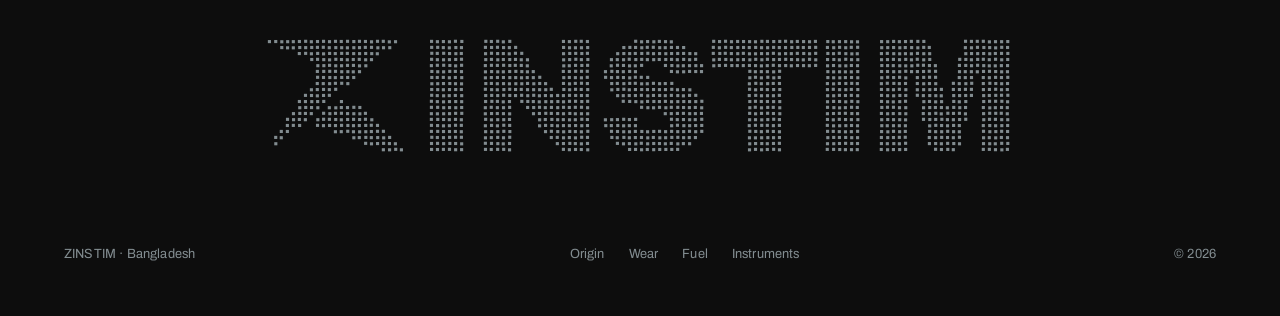
==== commit 9231f5ba: "Wear becomes a shop: checkout, receipts, photography Drop 01 is two pieces at 690 BDT. Grid, piece p" ====
--- a/index.html
+++ b/index.html
@@ -4,12 +4,12 @@
 <meta charset="utf-8">
 <meta name="viewport" content="width=device-width, initial-scale=1">
 <title>ZinStim — Your next level.</title>
-<meta name="description" content="Training wear and one supplement, built in Dhaka. Every batch number published. Nothing is for sale yet — join the list for drop dates and lab results.">
+<meta name="description" content="Training wear and one supplement, built in Dhaka. Every batch number published. Join the list for drop dates and lab results.">
 <link rel="icon" type="image/png" sizes="64x64" href="assets/img/zinstim-favicon.png">
 <meta name="theme-color" content="#0D0D0D">
 <meta property="og:type" content="website">
 <meta property="og:title" content="ZinStim — Your next level.">
-<meta property="og:description" content="Training wear and one supplement, built in Dhaka. Every batch number published. Nothing is for sale yet — join the list for drop dates and lab results.">
+<meta property="og:description" content="Training wear and one supplement, built in Dhaka. Every batch number published. Join the list for drop dates and lab results.">
 <link rel="preconnect" href="https://fonts.googleapis.com">
 <link rel="preconnect" href="https://fonts.gstatic.com" crossorigin>
 <link href="https://fonts.googleapis.com/css2?family=Archivo:ital,wdth,wght@0,62..125,100..900;1,62..125,100..900&family=Anek+Bangla:wdth,wght@75..125,100..800&family=Instrument+Serif:ital@0;1&family=Space+Mono:wght@400;700&display=swap" rel="stylesheet">
@@ -36,11 +36,17 @@
       </ul>
     </div>
   </nav>
+  <button class="bag" type="button" data-bag-open aria-haspopup="dialog">
+    <span class="bag__label">Bag</span>
+    <span class="bag__count" data-bag-count aria-hidden="true">0</span>
+  </button>
+
 </header>
  
 <main>
  
-  <!-- HERO — one line. no product shot, no button. -->
+  <!-- HERO — one line, then one button. There was nothing to sell
+       when this said "no button"; there is now. -->
   <!-- THE CUT — one diagonal, silver leading and oxblood behind, with
        the bloom on top. It runs off both edges, sits behind everything
        and appears once on the page. See §surfaces in brand.css. -->
@@ -52,6 +58,9 @@
         <span class="ln"><span>Your next</span></span>
         <span class="ln"><span><em>level.</em></span></span>
       </h1>
+      <!-- The page's one primary action. It rolls in AFTER the line
+           has settled, so the line gets its moment first. -->
+      <p class="hero__act"><a class="btn" href="wear.html">See the drop</a></p>
     </div>
   </section>
  
@@ -132,17 +141,29 @@
   <section class="doors" id="elements" data-doors>
 
     <div class="doors__field" aria-hidden="true">
+      <!-- Wear's cards are in focus because Wear is open. Fuel's and
+           Instruments' carry the same cloth blurred past recognition:
+           material, not merchandise. Nothing identifiable is claimed —
+           no tub, no watch — and the blur is the site's own language
+           for a thing that is coming. Flat colour plates read as a
+           template nobody finished. -->
       <div class="doors__set" data-set="0">
-        <span class="door-card"></span><span class="door-card"></span>
-        <span class="door-card"></span><span class="door-card"></span>
-      </div>
-      <div class="doors__set" data-set="1">
-        <span class="door-card"></span><span class="door-card"></span>
-        <span class="door-card"></span><span class="door-card"></span>
-      </div>
-      <div class="doors__set" data-set="2">
-        <span class="door-card"></span><span class="door-card"></span>
-        <span class="door-card"></span><span class="door-card"></span>
+        <span class="door-card"><img src="assets/img/product/zs01-full.webp" alt="" loading="lazy" decoding="async"></span>
+        <span class="door-card"><img src="assets/img/product/zs02-full.webp" alt="" loading="lazy" decoding="async"></span>
+        <span class="door-card"><img src="assets/img/product/zs01-mark.webp" alt="" loading="lazy" decoding="async"></span>
+        <span class="door-card"><img src="assets/img/product/zs02-cloth.webp" alt="" loading="lazy" decoding="async"></span>
+      </div>
+      <div class="doors__set doors__set--veiled" data-set="1">
+        <span class="door-card"><img src="assets/img/product/zs01-cloth.webp" alt="" loading="lazy" decoding="async"></span>
+        <span class="door-card"><img src="assets/img/product/zs02-cloth.webp" alt="" loading="lazy" decoding="async"></span>
+        <span class="door-card"><img src="assets/img/product/zs01-cloth.webp" alt="" loading="lazy" decoding="async"></span>
+        <span class="door-card"><img src="assets/img/product/zs02-cloth.webp" alt="" loading="lazy" decoding="async"></span>
+      </div>
+      <div class="doors__set doors__set--veiled" data-set="2">
+        <span class="door-card"><img src="assets/img/product/zs02-cloth.webp" alt="" loading="lazy" decoding="async"></span>
+        <span class="door-card"><img src="assets/img/product/zs01-cloth.webp" alt="" loading="lazy" decoding="async"></span>
+        <span class="door-card"><img src="assets/img/product/zs02-cloth.webp" alt="" loading="lazy" decoding="async"></span>
+        <span class="door-card"><img src="assets/img/product/zs01-cloth.webp" alt="" loading="lazy" decoding="async"></span>
       </div>
     </div>
 
@@ -160,6 +181,7 @@
         <span class="door__face door__face--alt" aria-hidden="true">Instruments</span>
       </a>
     </div>
+
   </section>
  
   <!-- THE DROP — what is new. Replaces the 340vh runway.
@@ -188,42 +210,44 @@
 
       <div class="drop__pieces">
 
-        <a class="piece" href="#waitlist" aria-label="Training Tee — join the waitlist">
+        <a class="piece" href="piece.html?p=zs-01" aria-label="ZS—01 Black — see the piece">
           <div class="piece__frame">
             <div class="piece__plate">
-              <svg class="vessel" viewBox="0 0 200 226" aria-hidden="true" focusable="false"><defs><clipPath id="vessel-zs01"><path d="M62,22 L82,13 C90,29 110,29 118,13 L138,22 L174,54 L152,80 L140,69 L140,212 L60,212 L60,69 L48,80 L26,54 Z"/></clipPath></defs><g clip-path="url(#vessel-zs01)"><g class="vessel__level"><path class="vessel__liquid" d="M-200,7 Q-187.5,0 -175,7 T-150,7 T-125,7 T-100,7 T-75,7 T-50,7 T-25,7 T0,7 T25,7 T50,7 T75,7 T100,7 T125,7 T150,7 T175,7 T200,7 T225,7 T250,7 T275,7 T300,7 T325,7 T350,7 T375,7 T400,7 V240 H-200 Z"/></g></g><path class="vessel__line" d="M62,22 L82,13 C90,29 110,29 118,13 L138,22 L174,54 L152,80 L140,69 L140,212 L60,212 L60,69 L48,80 L26,54 Z"/><path class="vessel__line vessel__line--soft" d="M82,13 C90,29 110,29 118,13"/></svg>
+              <img src="assets/img/product/k01-front.webp" alt="ZS—01 Black, folded, wordmark and line" loading="lazy" decoding="async">
             </div>
           </div>
           <div class="piece__meta">
             <span class="piece__code">ZS&mdash;01</span>
-            <h3 class="piece__name">Training Tee</h3>
+            <h3 class="piece__name">Black</h3>
             <span class="piece__slot">
+              <span class="piece__price">&#2547;&nbsp;690</span>
               <span class="piece__spec">240 gsm &middot; long-staple &middot; garment-dyed</span>
             </span>
             <span class="piece__state">
               <span class="piece__pill" aria-hidden="true"></span>
               <span class="piece__dot" aria-hidden="true"></span>
-              <span class="piece__word">Waitlist open</span>
+              <span class="piece__word">Drop 01</span>
             </span>
           </div>
         </a>
 
-        <a class="piece" href="#waitlist" aria-label="Floor Tee — join the waitlist">
+        <a class="piece" href="piece.html?p=zs-02" aria-label="ZS—02 White — see the piece">
           <div class="piece__frame">
             <div class="piece__plate">
-              <svg class="vessel" viewBox="0 0 200 226" aria-hidden="true" focusable="false"><defs><clipPath id="vessel-zs02"><path d="M54,26 L76,15 C87,35 113,35 124,15 L146,26 L184,60 L160,90 L148,78 L148,196 L52,196 L52,78 L40,90 L16,60 Z"/></clipPath></defs><g clip-path="url(#vessel-zs02)"><g class="vessel__level"><path class="vessel__liquid" d="M-200,7 Q-187.5,0 -175,7 T-150,7 T-125,7 T-100,7 T-75,7 T-50,7 T-25,7 T0,7 T25,7 T50,7 T75,7 T100,7 T125,7 T150,7 T175,7 T200,7 T225,7 T250,7 T275,7 T300,7 T325,7 T350,7 T375,7 T400,7 V240 H-200 Z"/></g></g><path class="vessel__line" d="M54,26 L76,15 C87,35 113,35 124,15 L146,26 L184,60 L160,90 L148,78 L148,196 L52,196 L52,78 L40,90 L16,60 Z"/><path class="vessel__line vessel__line--soft" d="M76,15 C87,35 113,35 124,15"/><path class="vessel__line vessel__line--soft" d="M66,86 L94,86 L94,116 L66,116 Z"/></svg>
+              <img src="assets/img/product/k02-front.webp" alt="ZS—02 White, on the rail" loading="lazy" decoding="async">
             </div>
           </div>
           <div class="piece__meta">
             <span class="piece__code">ZS&mdash;02</span>
-            <h3 class="piece__name">Floor Tee</h3>
+            <h3 class="piece__name">White</h3>
             <span class="piece__slot">
+              <span class="piece__price">&#2547;&nbsp;690</span>
               <span class="piece__spec">190 gsm &middot; combed cotton &middot; washed</span>
             </span>
             <span class="piece__state">
               <span class="piece__pill" aria-hidden="true"></span>
               <span class="piece__dot" aria-hidden="true"></span>
-              <span class="piece__word">Waitlist open</span>
+              <span class="piece__word">Drop 01</span>
             </span>
           </div>
         </a>
@@ -253,30 +277,30 @@
       <article class="kit__item" tabindex="0">
         <span class="kit__code">ZS&mdash;01</span>
         <span class="kit__state kit__state--pass">DROP 01</span>
-        <div class="kit__fig" aria-hidden="true">
-          <svg viewBox="0 0 200 226" style="color:var(--zinc-silver)"><path d="M62,22 L82,13 C90,29 110,29 118,13 L138,22 L174,54 L152,80 L140,69 L140,212 L60,212 L60,69 L48,80 L26,54 Z" fill="none" stroke="currentColor" stroke-width="2.2" stroke-linejoin="round"/><path d="M82,13 C90,29 110,29 118,13" fill="none" stroke="currentColor" stroke-width="2.2" opacity=".5"/></svg>
+        <div class="kit__fig">
+          <img class="kit__shot" src="assets/img/product/zs01-full.webp" alt="ZS—01 Black" loading="lazy" decoding="async">
         </div>
-        <h3 class="kit__name">Training Tee</h3>
+        <h3 class="kit__name">Black</h3>
         <div class="kit__specs"><div class="kit__spec"><span>FABRIC</span><b>Long-staple cotton</b></div><div class="kit__spec"><span>WEIGHT</span><b>240 gsm</b></div><div class="kit__spec"><span>FINISH</span><b>Garment-dyed</b></div><div class="kit__spec"><span>FIT</span><b>Trained</b></div></div>
       </article>
       <article class="kit__item" tabindex="0">
         <span class="kit__code">ZS&mdash;02</span>
         <span class="kit__state kit__state--pass">DROP 01</span>
-        <div class="kit__fig" aria-hidden="true">
-          <svg viewBox="0 0 200 226" style="color:var(--zinc-silver)"><path d="M54,26 L76,15 C87,35 113,35 124,15 L146,26 L184,60 L160,90 L148,78 L148,196 L52,196 L52,78 L40,90 L16,60 Z" fill="none" stroke="currentColor" stroke-width="2.2" stroke-linejoin="round"/><path d="M76,15 C87,35 113,35 124,15" fill="none" stroke="currentColor" stroke-width="2.2" opacity=".5"/><path d="M66,86 L94,86 L94,116 L66,116 Z" fill="none" stroke="currentColor" stroke-width="2.2" opacity=".5"/></svg>
+        <div class="kit__fig">
+          <img class="kit__shot" src="assets/img/product/zs02-full.webp" alt="ZS—02 White" loading="lazy" decoding="async">
         </div>
-        <h3 class="kit__name">Floor Tee</h3>
+        <h3 class="kit__name">White</h3>
         <div class="kit__specs"><div class="kit__spec"><span>FABRIC</span><b>Combed cotton</b></div><div class="kit__spec"><span>WEIGHT</span><b>190 gsm</b></div><div class="kit__spec"><span>FINISH</span><b>Washed</b></div><div class="kit__spec"><span>FIT</span><b>Boxed</b></div></div>
       </article>
-      <article class="kit__item" tabindex="0">
-        <span class="kit__code">ZS&mdash;03</span>
-        <span class="kit__state kit__state--pass">DROP 01</span>
-        <div class="kit__fig" aria-hidden="true">
-          <svg viewBox="0 0 200 226" style="color:var(--zinc-silver)"><path d="M56,20 L144,20 L152,132 L114,132 L100,72 L86,132 L48,132 Z" fill="none" stroke="currentColor" stroke-width="2.2" stroke-linejoin="round"/><path d="M56,34 L144,34" stroke="currentColor" stroke-width="2.2" opacity=".5"/></svg>
-        </div>
-        <h3 class="kit__name">Floor Short</h3>
-        <div class="kit__specs"><div class="kit__spec"><span>FABRIC</span><b>Combed cotton</b></div><div class="kit__spec"><span>WEIGHT</span><b>260 gsm</b></div><div class="kit__spec"><span>INSEAM</span><b>7 in</b></div><div class="kit__spec"><span>FIT</span><b>Trained</b></div></div>
-      </article>
+      <!-- ZS—04 Creatine Mono is HIDDEN, not removed — Kash, 26 Oct.
+           Registration has to clear before it belongs in a catalogue.
+           A <template> and not an HTML comment, because the markup
+           contains "--" (kit__state--warn, var(--zinc-silver)) and a
+           comment cannot hold that: escaping it would have handed back
+           broken markup the day someone restored it. A template renders
+           nothing and keeps every byte. Unwrap these two tags to bring
+           the tile back; the Fuel page and its door are untouched. -->
+      <template data-kit-hidden="ZS-04">
       <article class="kit__item" tabindex="0">
         <span class="kit__code">ZS&mdash;04</span>
         <span class="kit__state kit__state--warn">AWAITING DGDA</span>
@@ -284,8 +308,9 @@
           <svg viewBox="0 0 200 226" style="color:var(--zinc-silver)"><path d="M62,54 L138,54 L132,206 L68,206 Z" fill="none" stroke="currentColor" stroke-width="2.2" stroke-linejoin="round"/><rect x="56" y="34" width="88" height="22" rx="3" fill="none" stroke="currentColor" stroke-width="2.2"/><path d="M74,104 L126,104" stroke="currentColor" stroke-width="2.2" opacity=".5"/></svg>
         </div>
         <h3 class="kit__name">Creatine Mono</h3>
-        <div class="kit__specs"><div class="kit__spec"><span>FORM</span><b>200 mesh</b></div><div class="kit__spec"><span>SERVING</span><b>5 g</b></div><div class="kit__spec"><span>TESTING</span><b>Pending</b></div><div class="kit__spec"><span>STATUS</span><b>Not yet legal to sell</b></div></div>
+        <div class="kit__specs"><div class="kit__spec"><span>FORM</span><b>200 mesh</b></div><div class="kit__spec"><span>SERVING</span><b>5 g</b></div><div class="kit__spec"><span>TESTING</span><b>Pending</b></div><div class="kit__spec"><span>STATUS</span><b>In registration</b></div></div>
       </article>
+      </template>
       </div>
     </div>
   </section>
@@ -297,8 +322,8 @@
     <div class="shell teaser__grid">
       <div class="teaser__copy">
         <p class="t-head lines" data-reveal>
-          <span class="ln"><span>Why nothing</span></span>
-          <span class="ln"><span>is for sale yet.</span></span>
+          <span class="ln"><span>Where this</span></span>
+          <span class="ln"><span><em>started.</em></span></span>
         </p>
         <p class="t-body teaser__lede">
           One decision, made in Dhaka before any of this existed, and everything
@@ -388,8 +413,54 @@
   </footer>
  
 </main>
+
+<!-- THE BAG — a drawer, not a page: adding something must not cost
+     you the grid you were reading. -->
+<dialog class="drawer" id="bag" aria-label="Your bag">
+  <div class="drawer__in">
+    <div class="drawer__head">
+      <p class="t-ui" style="margin:0">Your bag</p>
+      <button class="drawer__close" type="button" data-bag-close aria-label="Close bag">Close</button>
+    </div>
+    <ul class="drawer__list" data-bag-list></ul>
+    <div class="drawer__foot">
+      <p class="drawer__sum"><span>Subtotal</span><span class="price" data-bag-sum>&mdash;</span></p>
+      <button class="btn" type="button" data-bag-checkout>Checkout</button>
+      <!-- SSLCommerz needs a name, a way to reach you and somewhere to
+           send it. The form stays shut until you ask to pay, so the
+           bag is still a bag. -->
+      <!-- novalidate: the browser blocks submit on an invalid form, so
+     the submit handler never ran and the shopper got a native
+     bubble instead of the sentence written for that field. The
+     constraints stay on the inputs — :invalid and :user-invalid
+     still work — the script just does the telling. -->
+      <form class="checkout" data-checkout hidden novalidate>
+        <label><span>Name</span><input name="name" autocomplete="name" required minlength="2"
+          data-say="Please give your full name."></label>
+        <label><span>Email</span><input name="email" type="email" autocomplete="email" required
+          data-say="That email address does not look right."></label>
+        <!-- at least seven digits, so a phone that cannot be rung does
+             not become a delivery nobody can arrange. Punctuation and a
+             country code are allowed; "1" is not. -->
+        <label><span>Phone</span><input name="phone" type="tel" inputmode="tel" autocomplete="tel" required
+          data-say="A phone number we can reach you on — at least seven digits."></label>
+        <label class="checkout--wide"><span>Address</span><input name="address" autocomplete="street-address" required minlength="6"
+          data-say="A full street address, so this can actually be delivered."></label>
+        <label><span>City</span><input name="city" autocomplete="address-level2" required minlength="2"
+          data-say="Which city?"></label>
+        <label><span>Postcode</span><input name="postcode" inputmode="numeric" autocomplete="postal-code"></label>
+        <button class="btn checkout--wide" type="submit" data-checkout-go>Pay</button>
+        <p class="t-meta checkout--wide" data-checkout-state role="status" aria-live="polite"></p>
+      </form>
+      <p class="drawer__note" data-bag-note>Your bag is kept on this device.</p>
+    </div>
+  </div>
+</dialog>
+
 <script src="assets/js/nav.js" defer></script>
 <script src="assets/js/site.js" defer></script>
+<script src="assets/js/bag.js" defer></script>
+<script src="assets/js/shop.js" defer></script>
 <script src="dotmark.js" defer></script>
 </body>
 </html>
--- a/assets/css/brand.css
+++ b/assets/css/brand.css
@@ -512,6 +512,16 @@
 *,*::before,*::after{box-sizing:border-box;margin:0;padding:0}
 html{-webkit-text-size-adjust:100%}
 
+/* The UA gives [hidden] display:none at the lowest possible weight, so
+   any component that sets its own display silently outranks it — and
+   this file sets display on nearly everything. That is how the bag's
+   Checkout button stayed on screen next to Pay after the form opened,
+   with el.hidden === true the whole time. It had already been patched
+   twice one selector at a time (.seq__replay, .checkout); this is the
+   rule those were standing in for. !important is the point: an element
+   told to be hidden is hidden, whatever a component rule wants. */
+[hidden]{display:none!important}
+
 body{
   background:var(--zinc-wash);
   color:var(--obsidian);
@@ -605,6 +615,11 @@
 .marquee{overflow:hidden;padding:var(--space-lg) 0;user-select:none}
 .marquee__track{
   display:flex;gap:0;white-space:nowrap;
+  /* The band is full-bleed but the track sits in a .shell, so it was
+     capped at the shell's width — narrower than the viewport, which
+     left a gap on the right no matter where the scroll put it. A
+     marquee has to be wider than what shows it. */
+  width:max-content;
   will-change:transform;
 }
 /* The track sits in a shell. The band is full bleed and clips at the
@@ -1367,7 +1382,22 @@
    same asymmetry: leaves fast (.28s), arrives slow and late
    (--dur-slow after .28s). Holding specs behind hover is already
    the established pattern in §kit. */
-.piece__slot{display:block;overflow:hidden;height:1.5rem;margin-top:.5rem}
+/* The slot holds two lines and shows one. At rest it is the price —
+   these pieces have one now, and a drop teaser that will not say what
+   anything costs is a poster, not a shop front. The spec slides up
+   over it on hover, so the detail is the reward and the number is
+   never the thing you have to hunt for. */
+.piece__slot{position:relative;display:block;overflow:hidden;height:1.5rem;margin-top:.5rem}
+.piece__price{
+  display:block;line-height:1.5rem;
+  font-family:"Space Mono",ui-monospace,monospace;
+  font-size:.72rem;letter-spacing:.06em;color:var(--zinc-silver);
+  transition:transform .28s var(--ease-move),opacity .16s ease;
+}
+.piece:is(:hover,:focus-visible) .piece__price{
+  opacity:0;transform:translateY(-150%);
+}
+.piece__spec{position:absolute;inset:0}
 .piece__spec{
   display:block;line-height:1.5rem;
   font-family:"Space Mono",ui-monospace,monospace;
@@ -2306,8 +2336,10 @@
   position:relative;
   /* the pin runs for the section's height less one stage: long
      enough to read the pour, short enough that it never feels like a
-     scroll-jack. 180 was tuned against the captured frames. */
-  height:180vh;height:180svh;
+     scroll-jack. 180 was tuned against the captured frames; it read
+     as roughly two screens of near-empty page, so it is 140 now —
+     the same pour, told faster. */
+  height:140vh;height:140svh;
   background:var(--zinc-wash);
   --mast-h:0px;                          /* written by site.js */
 }
@@ -2592,6 +2624,10 @@
 
 .door-card{
   position:absolute;
+  /* clips the veil: a blurred, scaled image inside an unclipped card
+     spills past its edges and reads as a smudge on the page rather
+     than as something behind a pane */
+  overflow:hidden;
   border-radius:2px;
   background:var(--zinc-silver);
   box-shadow:0 1px 0 rgba(13,13,13,.05) inset,
@@ -2618,9 +2654,9 @@
 .door-card:nth-child(odd){--dx:-1.1rem}
 .door-card:nth-child(even){--dx:1.1rem}
 
-/* the cards are empty on purpose — there is no photography yet.
-   When there is, put an <img> inside the card and it fills it:
-     <span class="door-card"><img src="…" alt=""></span>          */
+/* The Wear set carries photographs; Fuel's and Instruments' cards are
+   still empty plates, because those doors have nothing to photograph.
+   An <img> inside a card fills it. */
 .door-card img{
   width:100%;height:100%;
   object-fit:cover;display:block;
@@ -2716,8 +2752,18 @@
    Technical product grid. Monospace codes, specs held back until
    hover. Utilitarian rather than boutique — the ASRV register.   */
 
+/* Same ceiling the product grid needed, and for the same reason: with
+   Creatine Mono hidden this is two tiles, and an uncapped 1fr track
+   handed each of them half the shell — 576 x 960px of register. */
 .kit{display:grid;gap:1px;background:rgba(110,118,121,.28);
-  grid-template-columns:repeat(auto-fit,minmax(17rem,1fr))}
+  grid-template-columns:repeat(auto-fit,minmax(16rem,22rem));
+  justify-content:start;
+  /* The background exists to show through the 1px gaps. Once the
+     tracks stopped filling the container it painted the empty space
+     to their right as a grey slab, so the container shrinks to the
+     tracks it actually has. */
+  width:fit-content;max-width:100%}
+@media (max-width:420px){ .kit{grid-template-columns:minmax(0,1fr)} }
 
 .kit__item{
   position:relative;background:var(--zinc-wash);
@@ -3819,3 +3865,1011 @@
   body::before,body::after{display:none}
   html.is-leaving main,html.is-arriving main{animation:none}
 }
+
+
+/* ═══ rack ═══════════════════════════════════════════════════
+   One frame shows the whole drop: five pieces on the rail. It runs
+   the full width and its edges are MASKED rather than covered — an
+   ink overlay at anything under full opacity still leaves a visible
+   boundary, which is what made every earlier attempt read as a
+   pasted rectangle. Masking removes the pixels, so the frame ends
+   in the page however bright the cloth is at its edge.          */
+.rack{
+  margin:0;position:relative;
+  padding-block:var(--space-lg);
+}
+/* it sits under a sticky masthead, so it starts below it */
+.rack{scroll-margin-top:var(--mast-h)}
+.rack__img{
+  width:100%;height:auto;display:block;
+  --feather:4%;
+  -webkit-mask-image:
+    linear-gradient(to right,transparent,#000 var(--feather),#000 calc(100% - var(--feather)),transparent),
+    linear-gradient(to bottom,transparent,#000 var(--feather),#000 calc(100% - var(--feather)),transparent);
+  mask-image:
+    linear-gradient(to right,transparent,#000 var(--feather),#000 calc(100% - var(--feather)),transparent),
+    linear-gradient(to bottom,transparent,#000 var(--feather),#000 calc(100% - var(--feather)),transparent);
+  -webkit-mask-composite:source-in;mask-composite:intersect;
+}
+.rack__cap{
+  margin-top:var(--space-sm);
+  padding-left:var(--space-md);padding-right:var(--space-md);
+  color:var(--muted);
+}
+
+
+/* ═══ spread ═════════════════════════════════════════════════
+   The product display. Four frames of one piece, overlapped and
+   bleeding off the edges, held still by one vertical word reading
+   the direction the print runs down the back of the shirt.
+
+   Click a small frame and it TRAVELS into the big slot — measured
+   before and after, then animated between, so you can follow where
+   the thing went. Nothing cross-fades.
+
+   A thread runs from the word through every frame's centre and off
+   the edge, BEHIND them, so it shows only in the gaps. Drawn on
+   top in straight segments it read as scribble; underneath, as one
+   curve, it makes four scattered pictures look composed.        */
+.spread{padding-block:var(--space-lg) var(--space-xl)}
+
+.stage{
+  position:relative;width:100%;
+  aspect-ratio:16/9;min-height:26rem;
+  margin-top:var(--space-md);
+}
+@media (max-width:860px){ .stage{aspect-ratio:3/4;min-height:22rem} }
+
+.spine{
+  position:absolute;left:0;top:0;height:100%;width:9%;z-index:4;
+  display:flex;align-items:center;pointer-events:none;
+  background:linear-gradient(90deg,var(--surface) 55%,transparent);
+}
+.spine__word{
+  writing-mode:vertical-rl;text-orientation:mixed;
+  font-family:var(--face-display);
+  font-variation-settings:"wdth" 68,"wght" 900;
+  font-size:clamp(2rem,5.4vw,4.2rem);line-height:.86;
+  letter-spacing:.04em;text-transform:uppercase;margin:0;
+  color:var(--ink);
+  transition:opacity .5s var(--ease-out),transform .7s var(--ease-out);
+}
+.spine__word.is-out{opacity:0;transform:translateY(2.5rem)}
+
+.thread{position:absolute;inset:0;width:100%;height:100%;z-index:0;
+  pointer-events:none;overflow:visible}
+.thread path{
+  fill:none;stroke:var(--crimson-type);stroke-width:1;
+  stroke-linecap:round;stroke-linejoin:round;
+  vector-effect:non-scaling-stroke;opacity:.5;
+  transition:opacity .4s ease;
+}
+@media (max-width:860px){ .thread path{opacity:.3} }
+
+.frame{
+  position:absolute;margin:0;background:none;border:0;padding:0;
+  cursor:pointer;will-change:transform;
+  transition:filter .6s var(--ease-out);
+}
+.frame img{
+  width:100%;height:100%;object-fit:cover;display:block;
+  --feather:13%;
+  -webkit-mask-image:
+    linear-gradient(to right,transparent,#000 var(--feather),#000 calc(100% - var(--feather)),transparent),
+    linear-gradient(to bottom,transparent,#000 var(--feather),#000 calc(100% - var(--feather)),transparent);
+  mask-image:
+    linear-gradient(to right,transparent,#000 var(--feather),#000 calc(100% - var(--feather)),transparent),
+    linear-gradient(to bottom,transparent,#000 var(--feather),#000 calc(100% - var(--feather)),transparent);
+  -webkit-mask-composite:source-in;mask-composite:intersect;
+}
+/* the hero is big enough that a smaller feather still dissolves */
+.frame--hero img{--feather:9%}
+.frame:not(.frame--hero){filter:grayscale(.35) brightness(.78)}
+.frame:not(.frame--hero):is(:hover,:focus-visible){filter:none}
+.frame:focus-visible{outline:1px solid var(--crimson-lit);outline-offset:2px}
+
+.frame__tag{
+  position:absolute;left:.7rem;bottom:.6rem;z-index:2;
+  font-family:var(--face-text);
+  font-size:.56rem;letter-spacing:.16em;color:var(--ink);
+  opacity:0;transform:translateY(.4rem);
+  transition:opacity .4s var(--ease-out),transform .5s var(--ease-out);
+}
+.frame:is(:hover,:focus-visible) .frame__tag{opacity:1;transform:none}
+
+/* four slots, deliberately uneven, deliberately off the edges */
+.s0{left:28%;top:2%;width:42%;height:94%;z-index:2}
+.s1{left:10%;top:34%;width:17%;height:42%;z-index:1}
+.s2{left:74%;top:5%;width:20%;height:34%;z-index:1}
+.s3{left:69%;top:55%;width:25%;height:41%;z-index:1}
+@media (max-width:860px){
+  .s0{left:14%;top:0;width:72%;height:50%}
+  .s1{left:0;top:52%;width:34%;height:23%}
+  .s2{left:62%;top:50%;width:34%;height:23%}
+  .s3{left:23%;top:72%;width:50%;height:27%}
+}
+
+.spread__rail{
+  display:flex;gap:var(--space-sm) var(--space-lg);flex-wrap:wrap;
+  align-items:baseline;margin-top:var(--space-md);
+  padding-top:var(--space-sm);border-top:1px solid var(--rule-c);
+}
+.spread__specs{display:flex;gap:var(--space-md);flex-wrap:wrap;min-width:0}
+
+@media (prefers-reduced-motion:reduce){
+  .frame,.spine__word,.frame__tag{transition:none}
+}
+
+
+/* ═══ lock ═══════════════════════════════════════════════════
+   Unreleased work is covered, not removed. The thing stays on the
+   page behind frosted glass — you see its shape and never its
+   detail — which is the site's own principle (reveal over display)
+   applied honestly: we are not pretending the product is further
+   along than it is, and not pretending it does not exist.
+
+   The blur is CSS, so with scripts off the cover still holds and
+   the seal still reads. It goes inert then, not broken.         */
+.lock{position:relative;isolation:isolate}
+.lock__under{
+  /* Tuned on the Night page, which is where it actually lives. At
+     .72 over near-black the covered panel read as empty page rather
+     than as something withheld — and a cover you cannot see is not a
+     tease, it is a gap. It lifts enough to show a shape and no more;
+     the words underneath stay unreadable, which is the point. */
+  filter:blur(11px) saturate(.72) contrast(1.04) brightness(1.22);
+  transform:scale(1.035);          /* hides the blur's soft edge */
+  opacity:.92;
+  transition:filter .7s var(--ease-out),opacity .7s ease;
+  pointer-events:none;user-select:none;
+}
+.lock:hover .lock__under,
+.lock:focus-within .lock__under{filter:blur(9px) saturate(.75);opacity:.85}
+
+.lock::after{
+  content:"";position:absolute;inset:0;z-index:1;pointer-events:none;
+  background:
+    radial-gradient(120% 90% at 50% 45%,transparent 0%,rgba(13,13,13,.34) 76%),
+    rgba(13,13,13,.12);
+}
+
+.lock__seal{
+  position:absolute;z-index:2;left:50%;top:50%;
+  transform:translate(-50%,-50%);
+  display:inline-flex;align-items:center;gap:.7rem;
+  padding:.85rem 1.5rem .85rem 1.2rem;
+  border:1px solid var(--rule-c);border-radius:var(--radius-pill);
+  background:var(--surface);color:var(--ink);
+  font-family:var(--face-text);
+  font-variation-settings:"wdth" 90,"wght" 650;
+  font-size:var(--step--1);letter-spacing:.07em;
+  cursor:pointer;white-space:nowrap;
+  transition:transform .45s var(--ease-out),border-color .4s ease;
+}
+.lock__seal:hover{transform:translate(-50%,-50%) translateY(-2px);border-color:var(--crimson-lit)}
+.lock__seal:focus-visible{outline:1px solid var(--crimson-lit);outline-offset:4px}
+
+/* the dot is crimson, because this is a STATE. Flame Teal still
+   means "you are here" and nothing else. */
+.lock__dot{
+  width:7px;height:7px;border-radius:50%;flex:none;
+  background:var(--crimson-lit);
+}
+
+/* inline: the seal sitting in a line of text rather than over
+   something. Same object, no absolute positioning. */
+.lock__seal--inline{position:static;transform:none}
+.lock__seal--inline:hover{transform:translateY(-2px)}
+
+/* flag: the seal's look with none of its behaviour, for a place
+   that cannot hold a button — inside a door band, which is itself
+   a link, where a nested <button> would be invalid. */
+.lock__flag{
+  display:inline-flex;align-items:center;gap:.55rem;
+  margin-top:var(--space-sm);
+  padding:.45rem 1rem .45rem .8rem;
+  border:1px solid currentColor;border-radius:var(--radius-pill);
+  font-family:var(--face-text);
+  font-size:.66rem;letter-spacing:.12em;opacity:.62;
+}
+
+
+/* ═══ soon ═══════════════════════════════════════════════════
+   The dialog behind every lock. Native <dialog>, so focus trapping,
+   Escape and inertness come from the browser rather than from us
+   getting it right by hand.                                     */
+.soon{
+  border:0;padding:0;background:transparent;
+  max-width:min(34rem,calc(100vw - 2rem));
+  color:var(--zinc-wash);
+  inset:0;margin:auto;   /* the reset zeroes margins, which kills
+                            the UA's centring on an open modal */
+}
+.soon::backdrop{background:rgba(6,10,10,.72)}
+.soon__card{
+  background:var(--obsidian);
+  border:1px solid var(--rule-c);
+  border-radius:var(--radius-sm);
+  padding:var(--space-lg) var(--space-lg) var(--space-md);
+}
+.soon__eyebrow{
+  display:flex;align-items:center;gap:.6rem;
+  font-family:var(--face-text);
+  font-size:.68rem;letter-spacing:.16em;color:var(--muted);
+  margin:0 0 var(--space-md);
+}
+.soon__title{
+  font-family:var(--face-display);
+  font-variation-settings:"wdth" 80,"wght" 850;
+  font-size:var(--step-2);line-height:1;letter-spacing:-.025em;
+  color:var(--zinc-wash);margin:0;
+}
+.soon__body{margin:var(--space-md) 0 0;max-width:46ch;color:var(--muted);line-height:var(--lh-body)}
+.soon__note{
+  margin:var(--space-md) 0 0;padding-top:var(--space-sm);
+  border-top:1px solid var(--rule-c);
+  font-family:var(--face-text);
+  font-size:.7rem;letter-spacing:.04em;color:var(--muted);
+}
+.soon__actions{margin-top:var(--space-lg);display:flex;gap:var(--space-md);align-items:center;flex-wrap:wrap}
+.soon__close{
+  border:1px solid var(--rule-c);background:transparent;color:var(--zinc-wash);
+  font:inherit;font-variation-settings:"wdth" 92,"wght" 600;
+  padding:.6rem 1.4rem;border-radius:var(--radius-pill);cursor:pointer;
+  transition:border-color .3s ease;
+}
+.soon__close:hover{border-color:var(--crimson-lit)}
+.soon__join{color:var(--crimson-type);font-size:var(--step--1);
+  text-decoration:underline;text-underline-offset:.3em}
+
+@media (prefers-reduced-motion:reduce){
+  .lock__under,.lock__seal{transition:none}
+}
+
+/* which doors are actually open, said in words beside them. It sits
+   outside the door links on purpose — the door words carry their own
+   crossfade and nothing may be nested inside them. */
+/* The field is z-index 1 and .doors__inner is 2, but this line was
+   neither — so the decorative cards painted over the one place the
+   section says which doors are open. Invisible while the cards were
+   grey plates on a dark page; obvious the moment they became
+   photographs. */
+.doors__state{
+  position:relative;z-index:2;
+  display:flex;gap:var(--space-sm) var(--space-lg);flex-wrap:wrap;
+  margin-top:var(--space-lg);color:var(--muted);
+}
+.doors__state > span{display:inline-flex;align-items:center;gap:.55rem}
+.lock__dot--live{background:var(--flame-teal)}
+
+
+/* ═══════════════════════════════════════════════════════════════
+   COMMERCE — added 25 Oct. Wear becomes a shop: a grid you browse,
+   a piece you open, a bag that remembers. Everything below takes
+   its colour from the tokens above; nothing here invents a value.
+   ═══════════════════════════════════════════════════════════════ */
+
+/* ═══ bag ════════════════════════════════════════════════════
+   The one control that never moves: far right of the masthead on
+   every page, mirroring .home on the left. It shows a count only
+   when it holds something, so an empty bag stays quiet.        */
+.bag{
+  position:absolute;right:var(--space-lg);top:var(--space-md);
+  height:3rem;display:inline-flex;align-items:center;gap:.5rem;
+  padding:0 .9rem;border:1px solid var(--rule-c);
+  border-radius:var(--radius-pill);
+  background:none;color:var(--ink);cursor:pointer;
+  font:inherit;font-variation-settings:"wdth" 92,"wght" 600;
+  font-size:var(--step--1);
+  transition:border-color var(--dur-base) var(--ease-out);
+}
+.bag:hover{border-color:var(--action)}
+.bag:focus-visible{outline:1px solid var(--action);outline-offset:3px}
+.bag__count{
+  min-width:1.25rem;height:1.25rem;padding:0 .3rem;
+  display:none;place-items:center;
+  border-radius:var(--radius-pill);
+  background:var(--action);color:var(--action-label);
+  font-size:.66rem;font-variant-numeric:tabular-nums;
+}
+.bag.is-full .bag__count{display:grid}
+@media (max-width:760px){
+  .bag{right:var(--space-md);height:2.5rem}
+  .bag__label{position:absolute;width:1px;height:1px;overflow:hidden;clip-path:inset(50%)}
+}
+
+/* the drawer. A drawer and not a page, because adding something
+   must not cost you the grid you were reading. */
+/* The drawer was painted --surface, which IS the page on a dark
+   theme, over a flat 60% wash — so opening the bag read as the whole
+   page going grey rather than as a panel arriving. It sits on a
+   lifted surface now, with an edge and a shadow, and slides in. */
+.drawer{
+  border:0;padding:0;margin:0 0 0 auto;height:100%;max-height:100%;
+  width:min(26rem,100vw);
+  background:color-mix(in srgb,var(--ink) 7%,var(--surface));
+  color:var(--ink);
+  border-left:1px solid var(--rule-c);
+  box-shadow:-2rem 0 4rem rgba(0,0,0,.55);
+}
+/* The slide happens on the INNER panel, inside a dialog that clips.
+   Animating the dialog itself with translateX(100%) pushed it 416px
+   past the right edge of the viewport for the length of the
+   animation, and Firefox counts that as document overflow — you got
+   a horizontal scrollbar and the page jumped sideways every time the
+   bag opened. Nothing leaves the box now. */
+.drawer{overflow:hidden}
+.drawer[open] .drawer__in{animation:drawer-in .42s var(--ease-out)}
+@keyframes drawer-in{from{transform:translateX(100%)}to{transform:none}}
+@media (prefers-reduced-motion:reduce){ .drawer[open] .drawer__in{animation:none} }
+/* dark enough that the page is clearly behind glass, blurred so it
+   reads as depth rather than as a faded screenshot */
+.drawer::backdrop{
+  background:rgba(4,6,6,.74);
+  -webkit-backdrop-filter:blur(3px);backdrop-filter:blur(3px);
+}
+.drawer[open]::backdrop{animation:fade-in .42s var(--ease-out)}
+@keyframes fade-in{from{opacity:0}to{opacity:1}}
+.drawer__in{
+  height:100%;display:flex;flex-direction:column;
+  padding:var(--space-md);
+  padding-left:max(var(--space-md),env(safe-area-inset-left,0px));
+  padding-right:max(var(--space-md),env(safe-area-inset-right,0px));
+}
+.drawer__head{
+  display:flex;align-items:baseline;justify-content:space-between;
+  gap:var(--space-md);padding-bottom:var(--space-sm);
+  border-bottom:1px solid var(--rule-c);
+}
+.drawer__close{
+  border:0;background:none;color:var(--ink-2);font:inherit;
+  cursor:pointer;padding:.25rem .5rem;
+}
+.drawer__close:hover{color:var(--ink)}
+.drawer__list{
+  flex:1 1 auto;min-height:0;overflow-y:auto;
+  margin:0;padding:0;list-style:none;
+}
+.drawer__empty{margin:var(--space-lg) 0;color:var(--ink-2)}
+.line{
+  display:grid;grid-template-columns:4rem 1fr auto;
+  gap:var(--space-sm);align-items:start;
+  padding:var(--space-sm) 0;border-bottom:1px solid var(--rule-c);
+}
+.line img{width:100%;aspect-ratio:4/5;object-fit:cover;border-radius:var(--radius-sm)}
+.line__name{font-variation-settings:"wdth" 90,"wght" 700;display:block}
+.line__meta{color:var(--ink-2);font-size:var(--step--1)}
+.line__qty{display:inline-flex;align-items:center;gap:.4rem;margin-top:.4rem}
+.line__step{
+  width:1.5rem;height:1.5rem;border:1px solid var(--rule-c);
+  border-radius:var(--radius-sm);background:none;color:var(--ink);
+  cursor:pointer;font:inherit;line-height:1;
+}
+.line__step:hover{border-color:var(--action)}
+.drawer__foot{padding-top:var(--space-md);display:grid;gap:var(--space-sm)}
+.drawer__sum{
+  display:flex;justify-content:space-between;align-items:baseline;
+  font-variation-settings:"wdth" 90,"wght" 700;
+}
+.drawer__note{color:var(--ink-2);font-size:var(--step--1);margin:0}
+
+/* ═══ price ══════════════════════════════════════════════════
+   Tabular, so a column of prices lines up. Never shown beside
+   something that cannot be bought.                             */
+.price{
+  font-variant-numeric:tabular-nums;
+  font-variation-settings:"wdth" 92,"wght" 600;
+  white-space:nowrap;
+}
+.price--soon{color:var(--ink-2);font-variation-settings:"wdth" 92,"wght" 400}
+
+/* ═══ aperture ═══════════════════════════════════════════════
+   The category names itself with its own photography: real text,
+   selectable and resizing with the page, with the garment living
+   inside the letterforms.                                      */
+.aperture{
+  position:relative;display:grid;place-items:center;overflow:hidden;
+  padding-block:clamp(1rem,4vw,2.5rem);
+}
+.aperture__word{
+  margin:0;text-transform:uppercase;text-align:center;
+  font-family:var(--face-display);
+  font-variation-settings:"wdth" 64,"wght" 900;
+  font-size:clamp(3.4rem,17vw,13rem);line-height:.78;letter-spacing:-.045em;
+  /* the frame is set on the element, not through a custom property:
+     a url() inside a var() resolves against the stylesheet, which
+     silently pointed every one of these at assets/css/assets/… */
+  background-size:138% auto;background-position:center 34%;
+  -webkit-background-clip:text;background-clip:text;color:transparent;
+  -webkit-text-stroke:.5px var(--rule-c);
+  transition:background-position 1.1s var(--ease-out);
+}
+.aperture:hover .aperture__word{background-position:center 56%}
+@supports not ((-webkit-background-clip:text) or (background-clip:text)){
+  .aperture__word{color:var(--ink);background:none}
+}
+
+/* ═══ cardgrid ═══════════════════════════════════════════════
+   The shop. Three up, two on a tablet, one on a phone. A card is
+   the garment, the code, the name — and the price only once you
+   ask for it.                                                   */
+/* The track was minmax(16rem,1fr), which was right for three pieces
+   and wrong the moment the drop became two: auto-fit handed each card
+   half the shell and a 4/5 frame made that 564 x 839px — a billboard,
+   not a product card. The track has a ceiling now, so the grid fills
+   left to right and a short drop looks like a short drop instead of
+   two posters. */
+.cardgrid{
+  display:grid;gap:var(--space-lg) var(--space-md);
+  grid-template-columns:repeat(auto-fit,minmax(15rem,20rem));
+  justify-content:start;
+  margin-top:var(--space-lg);
+}
+@media (max-width:420px){
+  .cardgrid{grid-template-columns:minmax(0,1fr)}
+}
+.card{
+  display:block;text-decoration:none;color:inherit;min-width:0;
+  position:relative;
+}
+.card__frame{
+  position:relative;overflow:hidden;aspect-ratio:4/5;
+  background:color-mix(in srgb,var(--ink) 7%,var(--surface));border-radius:var(--radius-sm);
+}
+.card__frame img{
+  width:100%;height:100%;object-fit:cover;display:block;
+  transition:transform .55s var(--ease-out),filter .55s var(--ease-out);
+}
+/* the crop tightens; the card does not grow and push its neighbours */
+.card:is(:hover,:focus-visible) .card__frame img{transform:scale(1.06)}
+.card:focus-visible{outline:1px solid var(--action);outline-offset:4px}
+
+.card__state{
+  position:absolute;left:.6rem;top:.6rem;z-index:2;
+  display:inline-flex;align-items:center;gap:.45rem;
+  padding:.3rem .7rem .3rem .55rem;border-radius:var(--radius-pill);
+  background:var(--surface);
+  font-family:var(--face-text);font-size:.62rem;letter-spacing:.14em;
+}
+.card__body{
+  display:grid;grid-template-columns:1fr auto;align-items:baseline;
+  gap:.3rem var(--space-sm);margin-top:var(--space-sm);
+}
+.card__code{
+  grid-column:1 / -1;font-family:var(--face-text);
+  font-size:.64rem;letter-spacing:.16em;color:var(--ink-2);
+}
+.card__name{
+  margin:0;font-variation-settings:"wdth" 86,"wght" 780;
+  font-size:var(--step-1);text-transform:uppercase;letter-spacing:-.01em;
+}
+/* The price is shown, not discovered. It used to rise in on hover,
+   which looked good and meant a desktop visitor scanning the grid saw
+   no money anywhere — a shop that will not say what things cost reads
+   as a shop that is not open. It lifts on hover instead. */
+.card__price{
+  overflow:hidden;
+  opacity:.72;transform:none;
+  transition:opacity .35s var(--ease-out),transform .45s var(--ease-out);
+}
+.card:is(:hover,:focus-visible) .card__price{opacity:1}
+
+
+.swatch{
+  width:.8rem;height:.8rem;border-radius:50%;
+  box-shadow:inset 0 0 0 1px var(--rule-c);
+}
+
+/* ═══ sizes ══════════════════════════════════════════════════ */
+.sizes{display:flex;gap:.5rem;flex-wrap:wrap;margin:0;padding:0;list-style:none}
+.size{
+  min-width:3rem;padding:.6rem .8rem;
+  border:1px solid var(--rule-c);border-radius:var(--radius-sm);
+  background:none;color:var(--ink);cursor:pointer;font:inherit;
+  font-variation-settings:"wdth" 92,"wght" 600;
+  font-variant-numeric:tabular-nums;
+  transition:border-color .3s ease,background .3s ease;
+}
+.size:hover{border-color:var(--action)}
+.size[aria-pressed="true"]{background:var(--ink);color:var(--surface);border-color:var(--ink)}
+.size:hover{border-color:var(--action)}
+/* Until a size is picked, the label says so. The old page waited for
+   you to press Add to bag and only then admitted it needed one. */
+.piece-buy__pick [data-p-sizelabel]{color:var(--ink-2)}
+.piece-buy__pick.is-unset [data-p-sizelabel]::after{
+  content:' \2014 pick one';color:var(--crimson-type);
+}
+.size:focus-visible{outline:1px solid var(--action);outline-offset:3px}
+.size[disabled]{
+  cursor:default;color:var(--ink-2);opacity:.5;
+  text-decoration:line-through;
+}
+.size[disabled]:hover{border-color:var(--rule-c)}
+
+/* ═══ buybar ═════════════════════════════════════════════════
+   On a phone the decision to buy happens after the button has
+   scrolled away, so it comes back along the bottom with the price
+   beside it. The one floating control on the site.             */
+.buybar{
+  position:fixed;left:0;right:0;bottom:0;z-index:30;
+  display:none;align-items:center;justify-content:space-between;
+  gap:var(--space-md);
+  padding:var(--space-sm) max(var(--space-md),env(safe-area-inset-left,0px));
+  padding-bottom:calc(var(--space-sm) + env(safe-area-inset-bottom,0px));
+  background:var(--surface);border-top:1px solid var(--rule-c);
+}
+.buybar.is-up{display:flex}
+@media (min-width:761px){ .buybar{display:none!important} }
+
+/* ═══ soonbar ════════════════════════════════════════════════
+   The locked pages announce themselves before anything else. It
+   moves with the scroll, like every other marquee here — never on
+   a timer, so it is still when the reader is.                   */
+.soonbar{
+  overflow:hidden;border-bottom:1px solid var(--rule-c);
+  padding-block:.55rem;
+}
+.soonbar__track{
+  display:flex;gap:2.5rem;white-space:nowrap;width:max-content;
+  transform:translate3d(var(--mq,0),0,0);
+}
+.soonbar__word{
+  font-family:var(--face-text);font-size:.68rem;letter-spacing:.3em;
+  color:var(--ink-2);
+}
+.soonbar__word b{color:var(--action);font-weight:inherit}
+
+@media (prefers-reduced-motion:reduce){
+  .card__frame img,.card__price,.aperture__word{transition:none}
+}
+
+
+/* ═══ flick ══════════════════════════════════════════════════
+   The gallery on a piece page. A strip of ticks under the frame,
+   one per shot, so the whole set is a shape before you touch it.
+   Nothing here transitions: a tick that fades is a tick still
+   showing you where you were.                                  */
+.flick{position:relative;background:var(--surface)}
+.flick__view{
+  position:relative;aspect-ratio:16/10;overflow:hidden;background:color-mix(in srgb,var(--ink) 7%,var(--surface));
+  border-radius:var(--radius-sm);
+}
+@media (max-width:760px){ .flick__view{aspect-ratio:4/5} }
+.flick__view img{width:100%;height:100%;object-fit:cover;display:block}
+.flick__meta{
+  position:absolute;left:var(--space-sm);top:var(--space-sm);z-index:2;
+  display:flex;gap:.9rem;align-items:baseline;margin:0;
+  font-variant-numeric:tabular-nums;
+}
+.flick__meta .t-meta{color:var(--zinc-wash)}
+
+.scrub{
+  position:relative;display:flex;align-items:stretch;gap:2px;
+  height:3rem;margin-top:2px;cursor:ew-resize;touch-action:pan-y;
+  background:color-mix(in srgb,var(--ink) 7%,var(--surface));
+}
+.scrub:focus-visible{outline:1px solid var(--action);outline-offset:3px}
+.scrub__tick{flex:1 1 0;min-width:0;background:color-mix(in srgb,var(--ink) 18%,var(--surface))}
+.scrub__tick.is-on{background:var(--action)}
+.scrub__head{
+  position:absolute;top:-2px;bottom:-2px;width:2px;background:var(--ink);
+  left:var(--p,0%);transform:translateX(-1px);pointer-events:none;
+}
+
+/* ═══ slit ═══════════════════════════════════════════════════
+   The cloth, found by a torch in a dark room. Reveal over
+   display, taken literally.                                    */
+.slit{
+  position:relative;aspect-ratio:21/9;overflow:hidden;
+  background:var(--obsidian);cursor:crosshair;--x:50%;touch-action:pan-y;
+  border-radius:var(--radius-sm);
+}
+@media (max-width:760px){ .slit{aspect-ratio:4/3} }
+.slit__layer{position:absolute;inset:0}
+.slit__layer img{width:100%;height:100%;object-fit:cover}
+.slit__layer--dim img{filter:grayscale(1) brightness(.17) contrast(1.3)}
+.slit__layer--lit{
+  -webkit-mask-image:linear-gradient(90deg,
+    transparent calc(var(--x) - 15%),#000 calc(var(--x) - 3%),
+    #000 calc(var(--x) + 3%),transparent calc(var(--x) + 15%));
+  mask-image:linear-gradient(90deg,
+    transparent calc(var(--x) - 15%),#000 calc(var(--x) - 3%),
+    #000 calc(var(--x) + 3%),transparent calc(var(--x) + 15%));
+}
+.slit__edge{
+  position:absolute;top:0;bottom:0;left:var(--x);width:1px;
+  background:var(--action);opacity:.6;transform:translateX(-.5px);
+}
+
+/* ═══ piece ══════════════════════════════════════════════════
+   Name, price and the two choices, side by side with the specs
+   below. Stacks at 860 where two columns make both too narrow
+   to decide in.                                                */
+.piece-buy{
+  display:grid;gap:var(--space-lg);align-items:start;
+  grid-template-columns:minmax(0,1fr) minmax(0,1fr);
+}
+@media (max-width:860px){ .piece-buy{grid-template-columns:1fr} }
+.piece-buy__head .price{font-size:var(--step-1)}
+.piece-buy__pick{min-width:0}
+
+.swatchrow{display:flex;gap:var(--space-sm);flex-wrap:wrap;margin-top:.5rem}
+.swatchbtn{
+  display:inline-flex;align-items:center;gap:.5rem;
+  padding:.4rem .8rem .4rem .5rem;
+  border:1px solid var(--rule-c);border-radius:var(--radius-pill);
+  text-decoration:none;color:var(--ink-2);
+  /* These were <a>, so nothing reset the background. As <button> the
+     UA paints them #efefef — a hair off the chosen pill's fill, which
+     is how both colourways ended up looking equally selected. */
+  background:none;font:inherit;cursor:pointer;
+  transition:border-color .3s ease,color .3s ease,background .3s ease;
+}
+.swatchbtn:hover{border-color:var(--action);color:var(--ink)}
+/* Chosen is FILLED, exactly as a chosen size is. It used to be a
+   border-colour change from --rule-c to --ink, which on a dark page
+   is two greys a few percent apart — you could not tell which
+   colourway you were looking at. One "chosen" look across the page. */
+.swatchbtn.is-on{
+  background:var(--ink);color:var(--surface);border-color:var(--ink);
+}
+/* a white dot on a white pill needs an edge to exist at all */
+.swatchbtn .swatch{width:1rem;height:1rem;box-shadow:0 0 0 1px var(--rule-c)}
+.swatchbtn.is-on .swatch{box-shadow:0 0 0 1px var(--surface)}
+.swatchbtn:focus-visible{outline:1px solid var(--action);outline-offset:3px}
+
+
+/* ═══ specs ══════════════════════════════════════════════════
+   A piece's fabric and weight. Deliberately NOT .lab-table: that
+   one styles its values as teal monospace readings, which belongs
+   to an assay and not to a shirt.                               */
+.specs{width:100%;border-collapse:collapse}
+.specs td{padding:var(--space-sm) 0;border-bottom:1px solid var(--rule-c);vertical-align:baseline}
+.specs td:first-child{
+  width:10rem;color:var(--ink-2);
+  font-family:var(--face-text);font-size:.68rem;letter-spacing:.14em;
+  text-transform:uppercase;
+}
+.specs td:last-child{font-variation-settings:"wdth" 92,"wght" 600}
+
+/* the hero's one action. It rolls in after the headline has settled,
+   so the line gets its moment first — same delay the lede uses. */
+.hero__act{margin-top:var(--space-lg)}
+.hero__act .btn{
+  animation:act-in .7s var(--ease-out) 1.15s backwards;
+}
+@keyframes act-in{
+  from{opacity:0;transform:translateY(1.1rem)}
+  to{opacity:1;transform:none}
+}
+@media (prefers-reduced-motion:reduce){
+  .hero__act .btn{animation:none}
+}
+
+/* ═══ ORIGIN · THE MARK ASSEMBLES ════════════════════════════════
+   Ported from the transition lab, experiment 03.
+
+   It sits directly after the NAME section, not at the top of the
+   page. The page has just finished explaining what the name means
+   — "We make the first half of the name. You bring the second." —
+   and the mark assembles on that sentence. Run as a cold open at
+   the top it would have been a logo animation; run here it is the
+   argument landing.
+
+   Two halves. The first is garments thrown at the screen one frame
+   at a time, SLOWING DOWN rather than speeding up — a reel running
+   out of tape. The second is the mark assembling. Nothing in the
+   first half transitions. Everything in the second half does,
+   slowly. That contrast is the whole effect.                     */
+/* Full bleed, full height. Held to 16/10 inside a .shell the frames
+   were being clipped by a box rather than running off the screen, and
+   a title card that sits in a frame is a picture of a title card. */
+.seq{
+  position:relative;overflow:hidden;isolation:isolate;
+  width:100%;height:100vh;height:100svh;min-height:30rem;
+  background:var(--obsidian);
+}
+/* short landscape windows: a full-height card leaves nothing to say
+   there is a page under it */
+@media (max-height:34rem){ .seq{height:30rem} }
+
+/* the thrown frames. hidden, not faded — nothing in the first half
+   eases, so visibility is the right property, not opacity. */
+.seq__cut{
+  position:absolute;left:50%;top:50%;
+  max-width:none;max-height:none;transform-origin:50% 50%;
+  visibility:hidden;will-change:transform;pointer-events:none;
+}
+.seq__cut.is-on{visibility:visible}
+
+/* two beats are the printed mark on cloth rather than a cut-out
+   garment — those run full bleed instead of being placed. */
+.seq__full{
+  position:absolute;inset:0;width:100%;height:100%;object-fit:cover;
+  visibility:hidden;pointer-events:none;
+}
+.seq__full.is-on{visibility:visible}
+
+/* one frame of light between some of the early cuts */
+.seq__flash{
+  position:absolute;inset:0;z-index:3;pointer-events:none;
+  background:var(--zinc-wash);opacity:0;mix-blend-mode:screen;
+}
+.seq__flash.is-red{background:var(--crimson)}
+.seq__flash.is-on{opacity:.26}
+
+/* the mark, assembling */
+/* The FINISHED lockup is the default state. Without JavaScript the
+   sequence cannot run, so the mark simply sits there assembled —
+   the same rule the locks follow: it goes inert, not broken. The
+   script arms the stage as its first act, and only an armed stage
+   is ever hidden. */
+.seq__mark{
+  position:absolute;inset:0;z-index:2;pointer-events:none;
+  display:flex;flex-direction:column;align-items:center;justify-content:center;
+  gap:.75rem;
+}
+.seq.is-armed .seq__mark{visibility:hidden}
+.seq.is-armed .seq__mark.is-on{visibility:visible}
+/* Sized for a full-screen card. These were tuned when the stage was a
+   16/10 panel inside a .shell; at full bleed the same numbers left the
+   mark floating in the middle of a lot of nothing. */
+.seq__z{
+  width:clamp(4.2rem,13vw,11rem);height:auto;display:block;
+  overflow:visible;will-change:transform;
+}
+.seq__word{
+  margin:0;display:flex;flex-direction:column;align-items:center;
+  font-family:var(--face-display);
+  font-variation-settings:"wdth" 70,"wght" 880;
+  font-size:clamp(1.9rem,6vw,4.1rem);line-height:.98;
+  /* optical: tracking pads the right edge, so the block is indented
+     by the same amount to keep it centred on the Z above it. */
+  letter-spacing:.14em;text-indent:.14em;
+  color:var(--zinc-wash);
+}
+.seq__word span{display:block;will-change:transform}
+
+.seq__code{
+  position:absolute;left:var(--space-lg);bottom:1rem;z-index:4;margin:0;
+  font-family:var(--face-text);font-size:.68rem;letter-spacing:.16em;
+  color:var(--muted);font-variant-numeric:tabular-nums;
+}
+.seq__replay{
+  position:absolute;right:var(--space-lg);bottom:1rem;z-index:4;
+  display:inline-flex;align-items:center;gap:.6rem;cursor:pointer;
+  background:color-mix(in srgb,var(--obsidian) 60%,transparent);
+  color:var(--zinc-wash);
+  -webkit-backdrop-filter:blur(8px);backdrop-filter:blur(8px);
+  border:1px solid color-mix(in srgb,var(--zinc-wash) 22%,transparent);
+  border-radius:var(--radius-pill);padding:.6rem 1.2rem;
+  font-family:var(--face-text);font-size:.62rem;letter-spacing:.16em;
+  transition:border-color var(--dur-base) var(--ease-out),
+             background var(--dur-base) var(--ease-out);
+}
+.seq__replay:is(:hover,:focus-visible){
+  border-color:var(--crimson);
+  background:color-mix(in srgb,var(--obsidian) 85%,transparent);
+}
+.seq__replay:focus-visible{outline:1px solid var(--crimson);outline-offset:3px}
+.seq__replay[disabled]{opacity:.55;cursor:default}
+
+@media (max-width:760px){
+  .seq__code,.seq__replay{font-size:.58rem}
+  .seq__code{left:var(--space-md)}
+  .seq__replay{right:var(--space-md)}
+}
+
+/* ── an aperture inside a cut band ───────────────────────────────
+   The cut diagonals were drawn behind a small, left-set headline and
+   they worked there. An aperture is 17vw of photographic letterform,
+   and the silver slash sits at almost exactly the value of white
+   cloth, so the right edge of a word like FUEL dissolved into the
+   decoration. Behind an aperture the cuts drop back: still present,
+   no longer competing. The lede centres to match the word above it,
+   because a centred display word over a flush-left line reads as two
+   unrelated things. */
+.has-cut:has(.aperture) .cut{opacity:.28}
+.has-cut .aperture{position:relative;z-index:1}
+.has-cut .aperture + .lede{text-align:center;max-width:none}
+
+/* A long name needs a smaller step. INSTRUMENTS is eleven characters;
+   at 17vw it ran past the shell and .aperture clips, so the page was
+   quietly showing INSTRUMEN. Clipping is the worst failure mode here
+   because nothing looks broken — it just reads as a different word. */
+.aperture__word--long{font-size:clamp(2rem,11.5vw,8.6rem)}
+
+/* Per-frame crop. The default lands at 34%, which on the white tee's
+   collar shot sits on the size label and the dark table edge. This
+   pushes in and down onto clean cloth. The value lives here, not in
+   the page, because it is a design value. */
+/* Both locked doors are filled with pale cloth from the same shoot,
+   so the two pages read as one system. Red is not a frame colour here
+   — it is the seal and the one call to action, and a red word on one
+   page beside a silver word on the other made them look unrelated.
+   Each photo gets its own crop because each has its own label, seam
+   and table edge to stay clear of. */
+.aperture__word--cloth{background-size:230% auto;background-position:center 38%}
+.aperture:hover .aperture__word--cloth{background-position:center 52%}
+.aperture__word--weave{background-size:260% auto;background-position:center 22%}
+.aperture:hover .aperture__word--weave{background-position:center 36%}
+
+/* A seal with nothing to cover sits on its own, centred. Instruments
+   has no sample, so there is no blur there — a blurred shape would
+   imply something exists behind it. */
+.seal-row{display:flex;justify-content:center}
+
+/* A covered plate should fill the frame it is covering. Fuel's splits
+   into copy and vessel, which gives the seal something to sit in the
+   middle of; Instruments is copy alone, and a narrow column with the
+   seal floating off its right edge reads as a mistake rather than as
+   something withheld. Two columns give it the same width and the same
+   centre. */
+.lock__under > .prose{max-width:none;columns:2;column-gap:var(--space-2xl)}
+@media (max-width:760px){ .lock__under > .prose{columns:1} }
+
+/* Wear's frame is the back of the white tee. The default crop lands on
+   the print; this pushes past it onto the shoulder and the cloth. */
+.aperture__word--rail{background-size:250% auto;background-position:center 64%}
+.aperture:hover .aperture__word--rail{background-position:center 76%}
+
+/* the title card carries its own full-bleed stage — no band padding,
+   no shell, nothing between it and the edges of the screen */
+.seq-band{position:relative;display:block}
+
+/* ── checkout, inside the bag drawer ─────────────────────────────
+   Shut until asked for. A bag that opens on a form is a form, and
+   most of the time someone opening the bag is counting, not buying. */
+.checkout{
+  display:grid;grid-template-columns:1fr 1fr;gap:var(--space-sm);
+  margin-top:var(--space-md);
+}
+.checkout--wide{grid-column:1 / -1}
+.checkout label{display:grid;gap:.3rem}
+.checkout label span{
+  font-family:var(--face-text);font-size:.68rem;letter-spacing:.14em;
+  color:var(--ink-2);
+}
+.checkout input{
+  width:100%;padding:.6rem .7rem;font:inherit;
+  color:var(--ink);background:none;
+  border:1px solid var(--rule-c);border-radius:var(--radius-sm);
+  transition:border-color var(--dur-base) var(--ease-out);
+}
+/* --action is crimson on Night, which is also the error colour — so a
+   focused field and a field you had got wrong were the same red and
+   you could not tell "you are here" from "this is broken". The
+   decision log already settles this: teal means you are here. */
+.checkout input:focus-visible{outline:none;border-color:var(--flame-teal)}
+/* :invalid:not(:placeholder-shown) was meant to hold the red back
+   until something had been typed — but these inputs carry no
+   placeholder, so :placeholder-shown never matches, the :not() is
+   always true, and every required field was red before the form had
+   even been looked at. :user-invalid is the selector that actually
+   means "they tried and it is wrong". */
+.checkout input:user-invalid{border-color:var(--crimson)}
+.checkout [data-checkout-state]{margin:0;color:var(--ink-2);min-height:1.2em}
+.checkout [data-checkout-state].is-bad{color:var(--crimson-type)}
+@media (max-width:420px){ .checkout{grid-template-columns:1fr} }
+
+/* the panel takes focus on open so the heading is announced first;
+   it is a container, not a control, so it shows no ring */
+.drawer__in:focus{outline:none}
+
+/* ═══ RECEIPT ════════════════════════════════════════════════════
+   One screen. A receipt is a document you check, not a page you
+   travel through, and scrolling to find the total is the one thing it
+   must never ask. Two columns on a desktop: what we are saying on the
+   left, what you bought on the right. One column on a phone, where
+   scrolling is simply how reading works.                           */
+.receipt-band{
+  /* the masthead measures 98px here; a 5rem fallback left 18px of
+     scroll on a receipt that is supposed to need none */
+  min-height:calc(100svh - var(--mast-h,6.2rem));
+  display:grid;align-items:center;padding-block:var(--space-lg);
+}
+.receipt{
+  display:grid;gap:var(--space-xl) var(--space-2xl);
+  grid-template-columns:minmax(0,1fr) minmax(0,22rem);
+  align-items:start;width:100%;
+}
+.receipt__thanks{
+  font-family:var(--face-display);
+  font-variation-settings:"wdth" 72,"wght" 900;
+  /* sized to leave room for the ledger beside it, not to fill a page */
+  font-size:clamp(2.4rem,5.6vw,4.6rem);line-height:.9;letter-spacing:-.035em;
+  margin:0;color:var(--ink);text-wrap:balance;
+}
+.receipt__lede{
+  font-size:var(--step-0);color:var(--ink-2);
+  margin:var(--space-md) 0 0;max-width:34ch;
+}
+.receipt__act{display:flex;flex-wrap:wrap;gap:var(--space-sm);margin-top:var(--space-lg)}
+.receipt__note{margin-top:var(--space-md);color:var(--ink-2);max-width:40ch}
+
+/* the ledger: label left, figure hard right, a rule between rows */
+.receipt__list{list-style:none;margin:0;padding:0}
+.receipt__line{
+  display:grid;grid-template-columns:1fr auto auto;
+  gap:.4rem var(--space-md);align-items:baseline;
+  padding:.7rem 0;border-bottom:1px solid var(--rule-c);
+}
+.receipt__name{font-variation-settings:"wdth" 92,"wght" 700}
+.receipt__sub{
+  display:block;margin-top:.1rem;
+  font-family:var(--face-text);font-size:.64rem;letter-spacing:.14em;
+  text-transform:uppercase;color:var(--ink-2);
+}
+.receipt__qty,.receipt__amt{font-variant-numeric:tabular-nums;text-align:right}
+.receipt__qty{color:var(--ink-2);min-width:3ch}
+.receipt__amt{min-width:6ch}
+
+.receipt__total{
+  display:grid;grid-template-columns:1fr auto;gap:var(--space-md);
+  align-items:baseline;padding:var(--space-md) 0;
+  border-bottom:1px solid var(--rule-c);
+}
+.receipt__k{
+  font-family:var(--face-text);font-size:.68rem;letter-spacing:.16em;
+  text-transform:uppercase;color:var(--ink-2);
+}
+.receipt__sum{
+  font-family:var(--face-display);
+  font-variation-settings:"wdth" 80,"wght" 850;
+  font-size:clamp(1.6rem,3.4vw,2.4rem);line-height:1;
+  font-variant-numeric:tabular-nums;letter-spacing:-.02em;
+}
+.receipt__meta{margin:0}
+.receipt__row{
+  display:grid;grid-template-columns:auto 1fr;gap:var(--space-md);
+  align-items:baseline;padding:.5rem 0;
+  border-bottom:1px solid var(--rule-c);
+}
+.receipt__row dt,.receipt__row dd{margin:0}
+.receipt__v{
+  font-variant-numeric:tabular-nums;text-align:right;
+  font-size:var(--step--1);
+}
+
+@media (max-width:860px){
+  .receipt{grid-template-columns:minmax(0,1fr)}
+  .receipt-band{min-height:0}
+}
+
+/* printed, it is black on white and nothing comes with it */
+@media print{
+  .masthead,.foot,.buybar,.drawer,.cleave,.receipt__act{display:none!important}
+  .receipt-band{min-height:0;padding:0}
+  body{background:#fff!important;color:#000!important}
+  .receipt__thanks,.receipt__sum,.receipt__name,.receipt__v{color:#000!important}
+  .receipt__k,.receipt__sub,.receipt__lede,.receipt__note{color:#444!important}
+  .receipt__row,.receipt__line,.receipt__total{border-color:#bbb!important}
+}
+
+/* the panel takes focus on open so the heading is announced first;
+   it is a container, not a control, so it shows no ring */
+.drawer__in:focus{outline:none}
+
+/* A photographed piece in the register. Creatine Mono keeps its drawn
+   vessel because no photograph of it exists — so within one grid, a
+   photograph means the thing is real and a drawing means it is not
+   yet. That reads as a status, which is what the register is for. */
+.kit__shot{
+  width:100%;aspect-ratio:4/5;object-fit:cover;display:block;
+  border-radius:var(--radius-sm);
+}
+.kit__item:is(:hover,:focus-within) .kit__shot{filter:none}
+
+/* A veiled door: the cloth is there and you cannot read it. Blurred
+   this far it is texture, not a garment — which is the honest amount
+   to show for a category that has nothing in it yet, and the same
+   gesture .lock already uses for a thing that exists but is covered. */
+.doors__set--veiled .door-card img{
+  filter:blur(14px) saturate(.35) brightness(.55);
+  transform:scale(1.25);        /* hides the blur's soft edge */
+}
+.doors__set--veiled .door-card{background:var(--obsidian)}
+@media (prefers-reduced-motion:reduce){
+  .doors__set--veiled .door-card img{transform:scale(1.25)}
+}
+
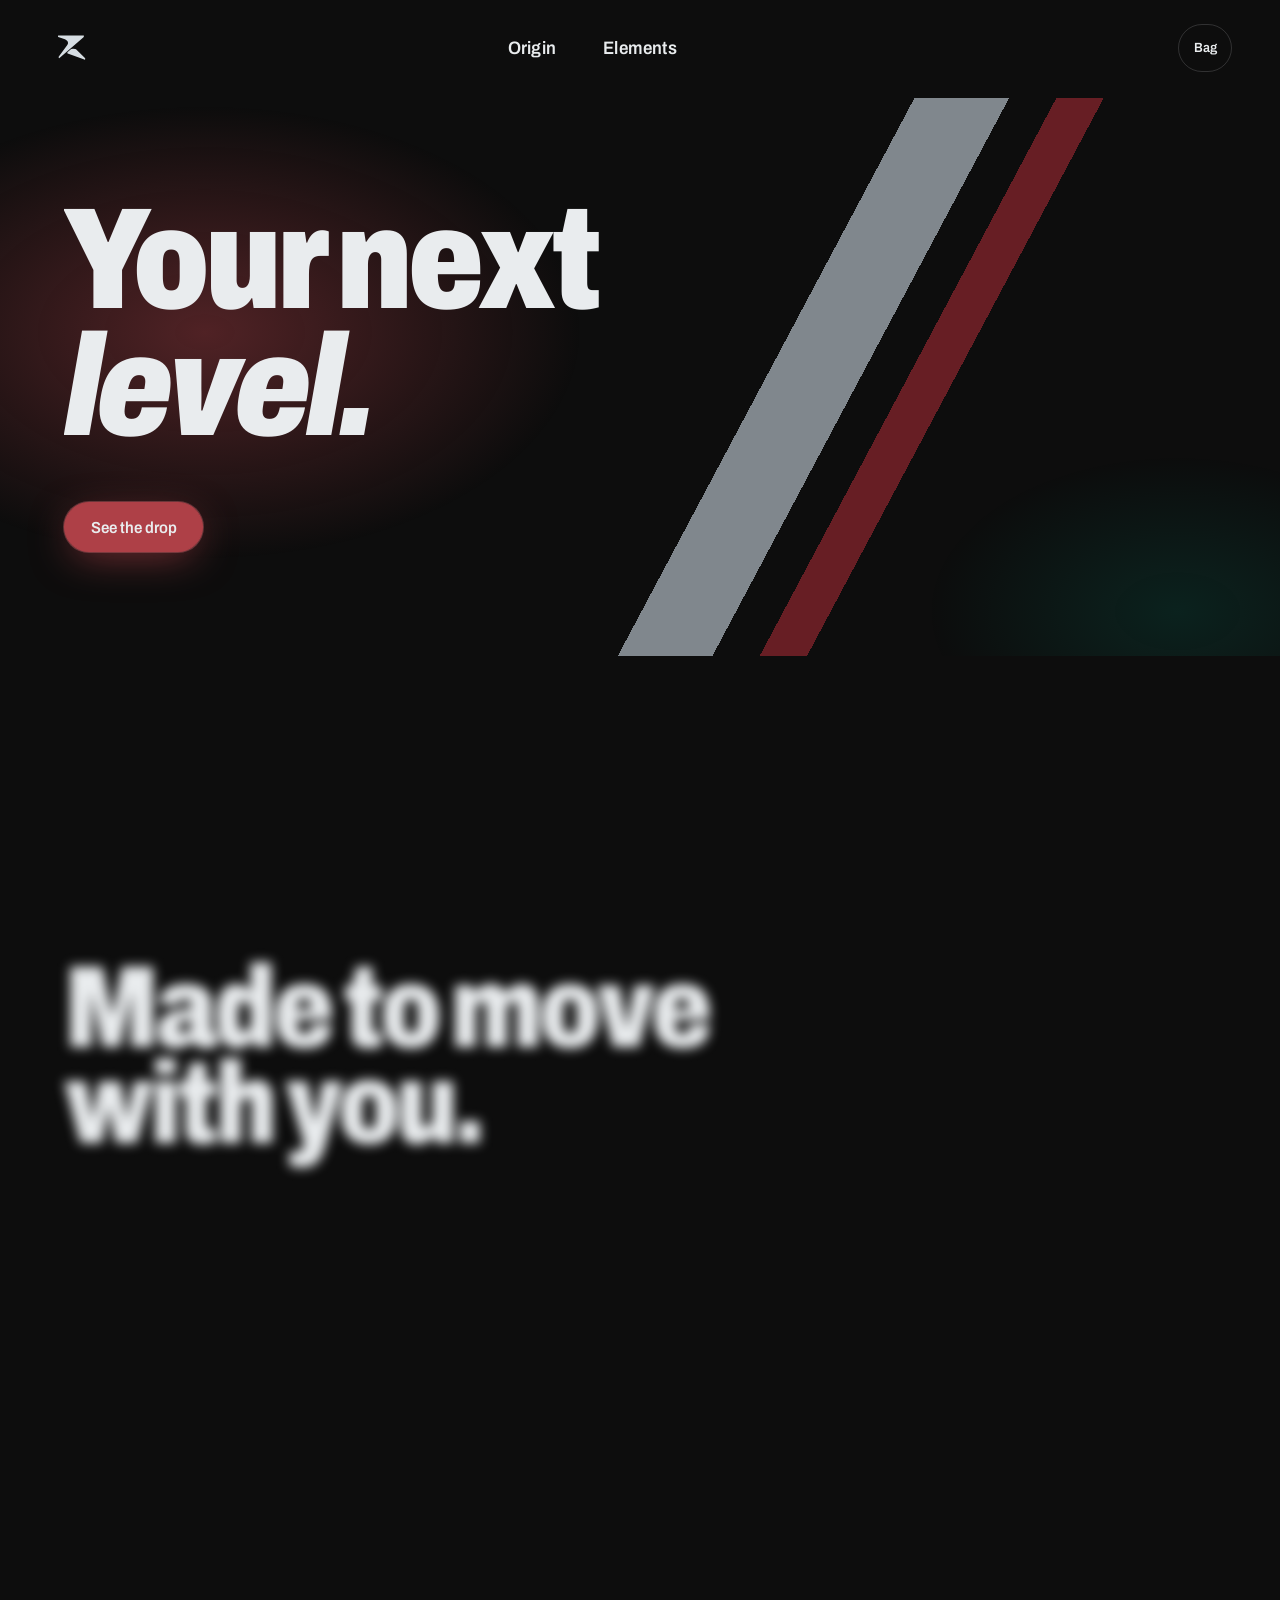
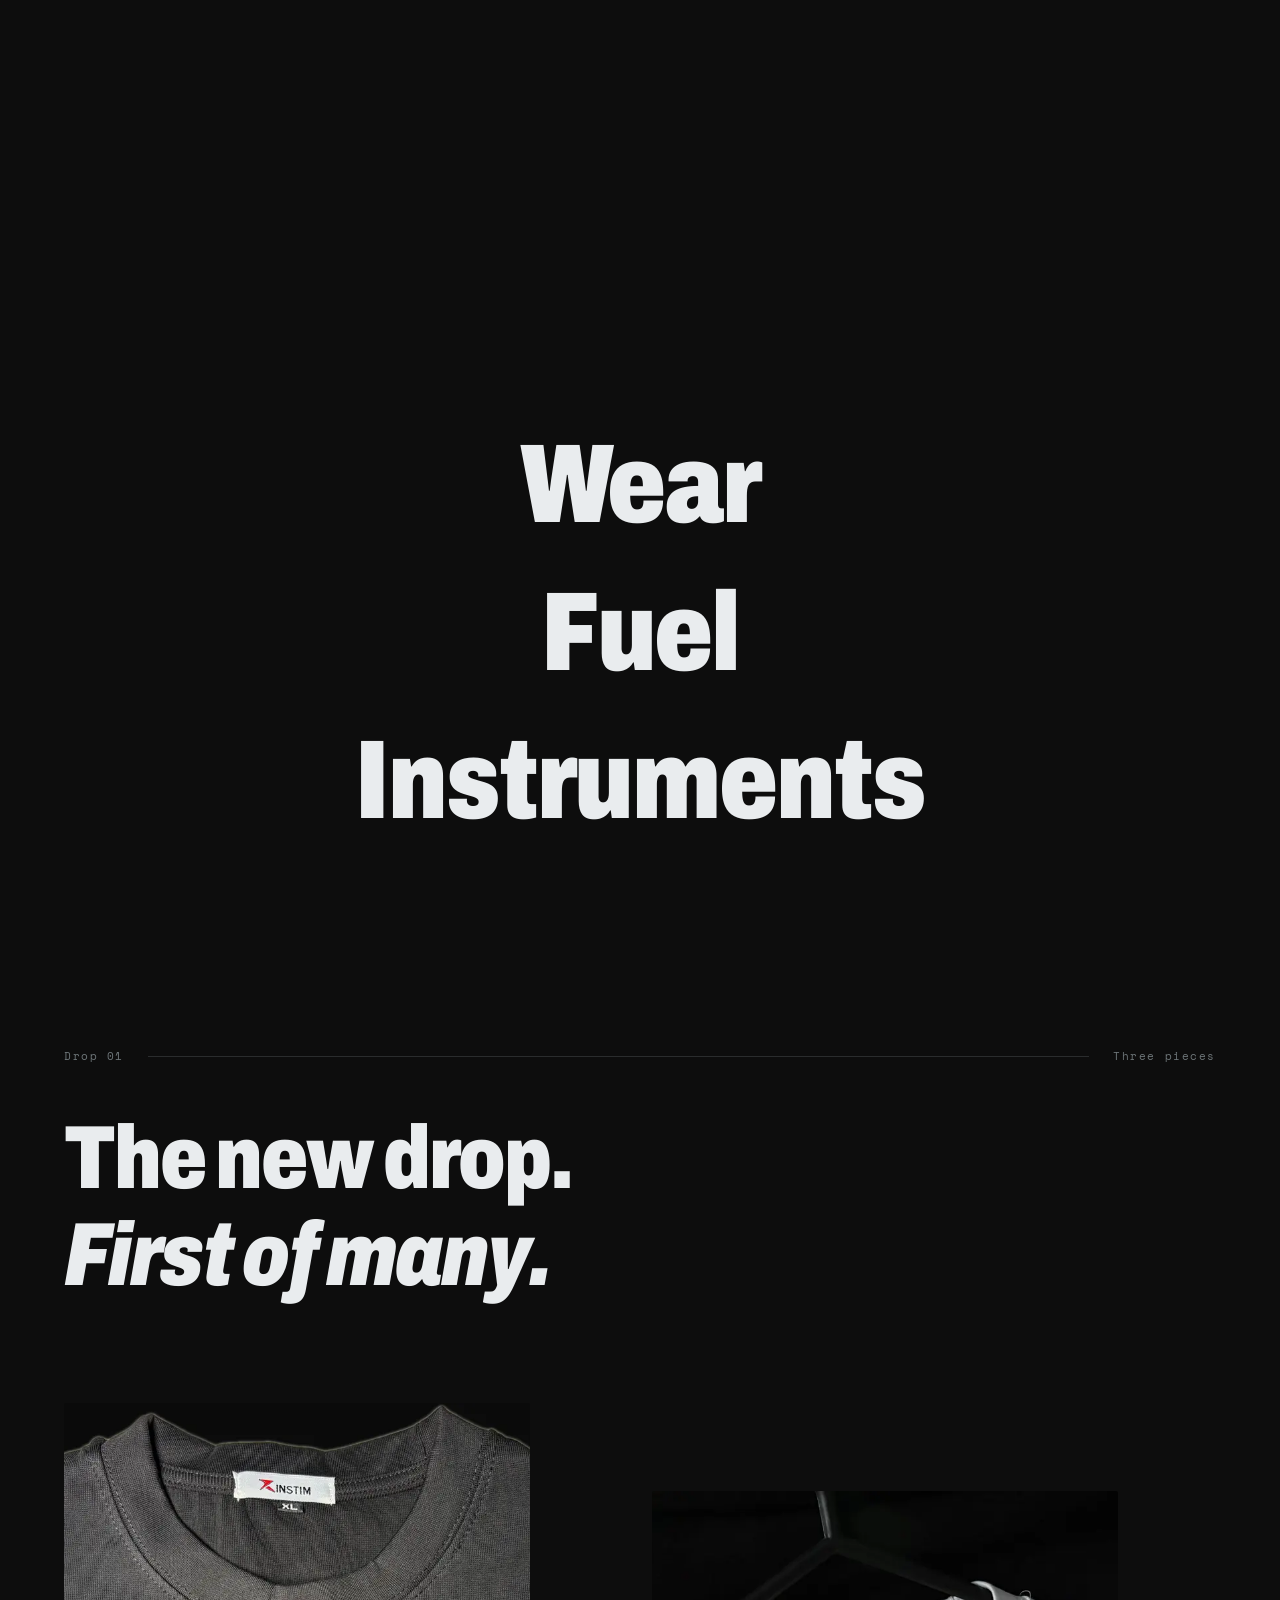
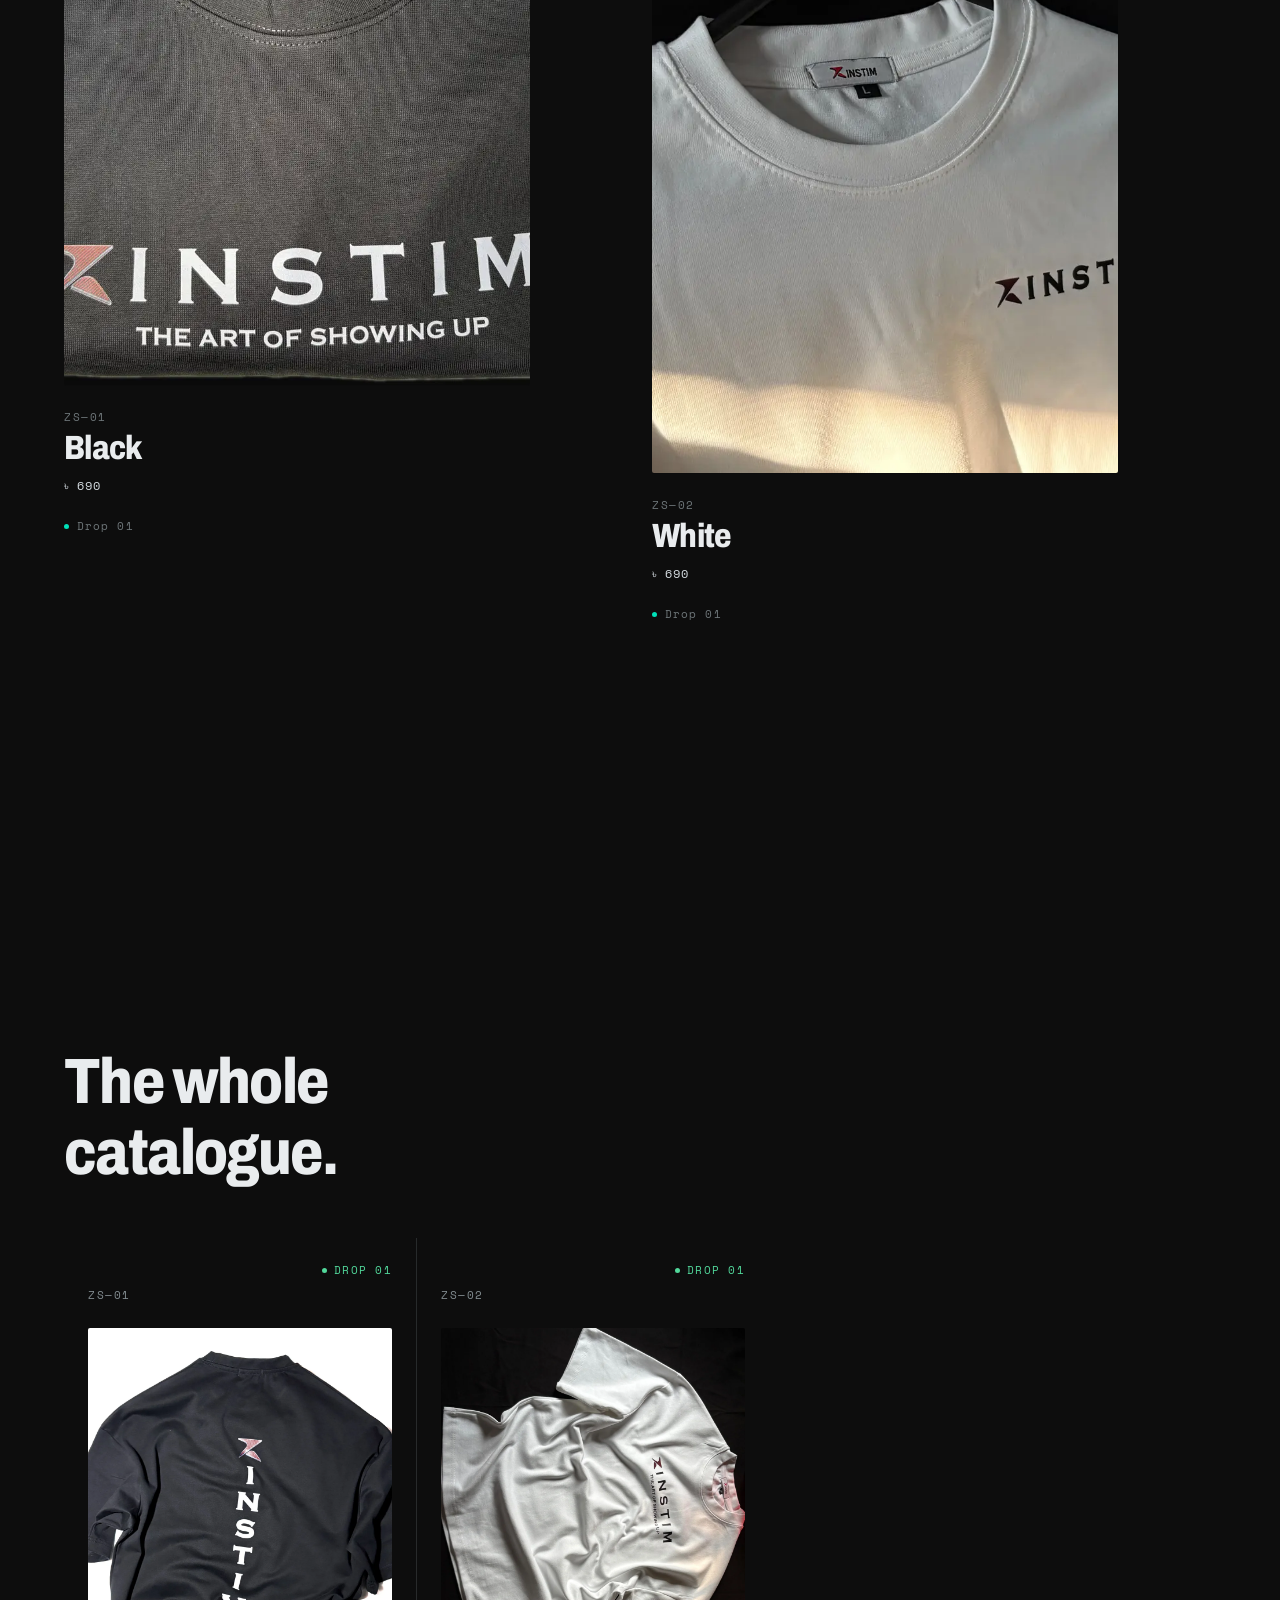
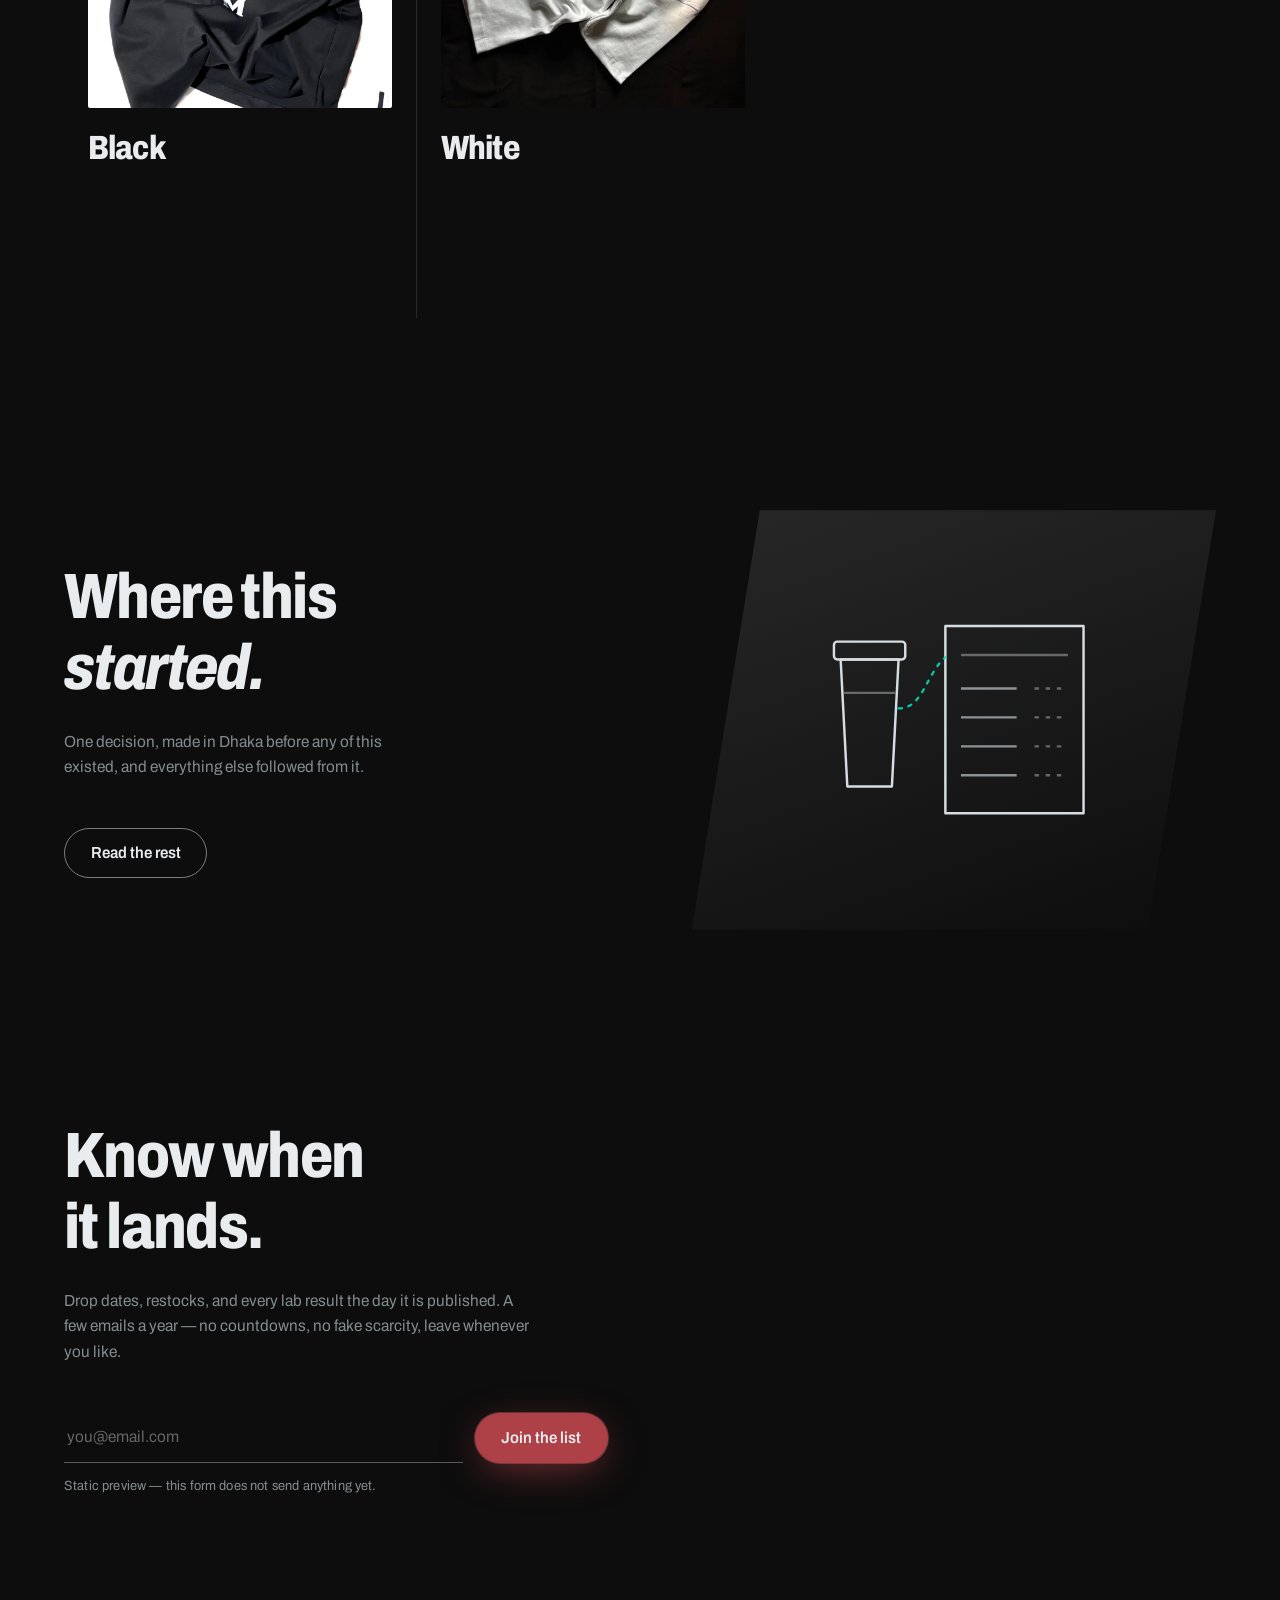
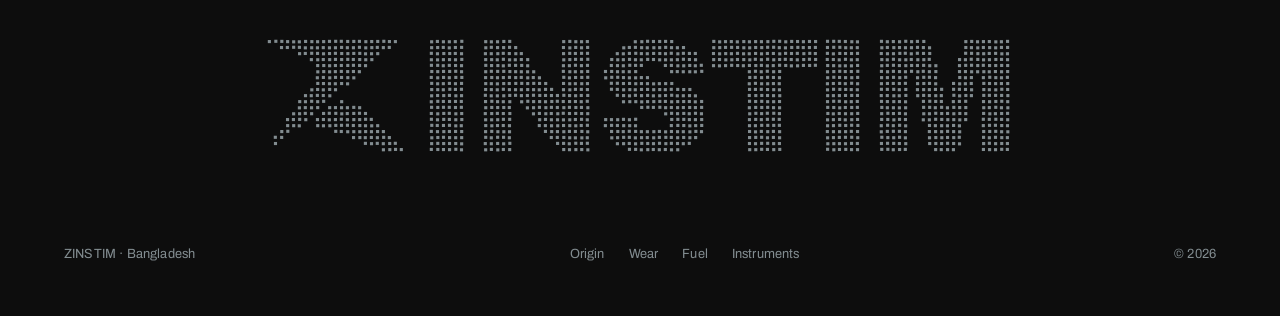
==== commit 0fef624b: "The shop takes orders, not payments Checkout's only route was SSLCommerz, so with no credentials eve" ====
--- a/index.html
+++ b/index.html
@@ -426,9 +426,10 @@
     <div class="drawer__foot">
       <p class="drawer__sum"><span>Subtotal</span><span class="price" data-bag-sum>&mdash;</span></p>
       <button class="btn" type="button" data-bag-checkout>Checkout</button>
-      <!-- SSLCommerz needs a name, a way to reach you and somewhere to
-           send it. The form stays shut until you ask to pay, so the
-           bag is still a bag. -->
+      <!-- A name, a way to reach you and somewhere to send it. The form
+           stays shut until you ask to check out, so the bag is still a
+           bag. Nothing here takes money: the order is placed and we
+           ring to arrange payment. -->
       <!-- novalidate: the browser blocks submit on an invalid form, so
      the submit handler never ran and the shopper got a native
      bubble instead of the sentence written for that field. The
@@ -449,7 +450,7 @@
         <label><span>City</span><input name="city" autocomplete="address-level2" required minlength="2"
           data-say="Which city?"></label>
         <label><span>Postcode</span><input name="postcode" inputmode="numeric" autocomplete="postal-code"></label>
-        <button class="btn checkout--wide" type="submit" data-checkout-go>Pay</button>
+        <button class="btn checkout--wide" type="submit" data-checkout-go>Place order</button>
         <p class="t-meta checkout--wide" data-checkout-state role="status" aria-live="polite"></p>
       </form>
       <p class="drawer__note" data-bag-note>Your bag is kept on this device.</p>
--- a/assets/css/brand.css
+++ b/assets/css/brand.css
@@ -4231,21 +4231,74 @@
   margin:0;padding:0;list-style:none;
 }
 .drawer__empty{margin:var(--space-lg) 0;color:var(--ink-2)}
+/* A bag line used to be `4rem 1fr auto` with the name, the code, the
+   size AND the stepper all stacked inside that middle 1fr, in a drawer
+   that is never wider than 26rem. Everything touched everything. It is
+   two columns and three rows now: the thumbnail runs down the side, the
+   name and the line total share the top row, the code and size sit
+   under them, and the controls get a row to themselves. */
 .line{
-  display:grid;grid-template-columns:4rem 1fr auto;
-  gap:var(--space-sm);align-items:start;
-  padding:var(--space-sm) 0;border-bottom:1px solid var(--rule-c);
-}
-.line img{width:100%;aspect-ratio:4/5;object-fit:cover;border-radius:var(--radius-sm)}
-.line__name{font-variation-settings:"wdth" 90,"wght" 700;display:block}
-.line__meta{color:var(--ink-2);font-size:var(--step--1)}
-.line__qty{display:inline-flex;align-items:center;gap:.4rem;margin-top:.4rem}
+  display:grid;
+  grid-template-columns:4.5rem minmax(0,1fr);
+  grid-template-areas:
+    "img head"
+    "img meta"
+    "img ctl";
+  column-gap:var(--space-sm);row-gap:.25rem;
+  align-items:start;
+  padding:var(--space-md) 0;border-bottom:1px solid var(--rule-c);
+}
+.line img{
+  grid-area:img;align-self:start;
+  width:100%;aspect-ratio:4/5;object-fit:cover;border-radius:var(--radius-sm);
+}
+.line__head{
+  grid-area:head;display:flex;align-items:baseline;
+  justify-content:space-between;gap:var(--space-sm);
+}
+.line__name{font-variation-settings:"wdth" 90,"wght" 700}
+.line__meta{grid-area:meta;color:var(--ink-2);font-size:var(--step--1)}
+.line__amt{font-variant-numeric:tabular-nums;white-space:nowrap}
+
+/* stepper on the left, Remove on the far right — far enough apart that
+   neither is hit by accident, which is the whole reason − no longer
+   deletes the line when it runs out of numbers to subtract. */
+.line__ctl{
+  grid-area:ctl;margin-top:.5rem;
+  display:flex;align-items:center;justify-content:space-between;
+  gap:var(--space-sm);
+}
+.line__qty{display:inline-flex;align-items:center;gap:.5rem}
 .line__step{
-  width:1.5rem;height:1.5rem;border:1px solid var(--rule-c);
+  width:2rem;height:2rem;flex:0 0 auto;
+  display:inline-flex;align-items:center;justify-content:center;
+  border:1px solid var(--rule-c);
   border-radius:var(--radius-sm);background:none;color:var(--ink);
   cursor:pointer;font:inherit;line-height:1;
-}
-.line__step:hover{border-color:var(--action)}
+  transition:border-color var(--dur-base) var(--ease-out),
+             color var(--dur-base) var(--ease-out);
+}
+.line__step:hover:not(:disabled){border-color:var(--action)}
+.line__step:disabled{opacity:.35;cursor:not-allowed}
+.line__n{min-width:1.25rem;text-align:center;font-variant-numeric:tabular-nums}
+
+/* A labelled button, not an icon. An x in a 1.5rem box next to + is
+   exactly the crowding this block was rebuilt to get rid of. */
+.line__rm{
+  border:0;background:none;padding:.35rem 0;
+  font:inherit;font-size:var(--step--1);
+  color:var(--ink-2);cursor:pointer;
+  text-decoration:underline;text-underline-offset:.2em;
+  text-decoration-color:var(--rule-c);
+  transition:color var(--dur-base) var(--ease-out);
+}
+.line__rm:hover{color:var(--crimson-type);text-decoration-color:currentColor}
+
+/* coarse pointers get a target worth aiming at */
+@media (pointer:coarse){
+  .line__step{width:2.5rem;height:2.5rem}
+  .line__rm{padding:.5rem 0}
+}
 .drawer__foot{padding-top:var(--space-md);display:grid;gap:var(--space-sm)}
 .drawer__sum{
   display:flex;justify-content:space-between;align-items:baseline;
@@ -4720,18 +4773,25 @@
 /* ── checkout, inside the bag drawer ─────────────────────────────
    Shut until asked for. A bag that opens on a form is a form, and
    most of the time someone opening the bag is counting, not buying. */
+/* This was `1fr 1fr` with a `max-width:420px` collapse — but the drawer
+   itself is `min(26rem,100vw)`, so the media query measured the window
+   while the cramping happened in a 416px box, and at larger text the
+   fields ran off the edge. auto-fit measures the space the fields are
+   actually in. */
 .checkout{
-  display:grid;grid-template-columns:1fr 1fr;gap:var(--space-sm);
+  display:grid;
+  grid-template-columns:repeat(auto-fit,minmax(9.5rem,1fr));
+  gap:var(--space-sm);
   margin-top:var(--space-md);
 }
 .checkout--wide{grid-column:1 / -1}
-.checkout label{display:grid;gap:.3rem}
+.checkout label{display:grid;gap:.3rem;min-width:0}
 .checkout label span{
   font-family:var(--face-text);font-size:.68rem;letter-spacing:.14em;
   color:var(--ink-2);
 }
 .checkout input{
-  width:100%;padding:.6rem .7rem;font:inherit;
+  width:100%;min-width:0;padding:.6rem .7rem;font:inherit;
   color:var(--ink);background:none;
   border:1px solid var(--rule-c);border-radius:var(--radius-sm);
   transition:border-color var(--dur-base) var(--ease-out);
@@ -4750,7 +4810,6 @@
 .checkout input:user-invalid{border-color:var(--crimson)}
 .checkout [data-checkout-state]{margin:0;color:var(--ink-2);min-height:1.2em}
 .checkout [data-checkout-state].is-bad{color:var(--crimson-type)}
-@media (max-width:420px){ .checkout{grid-template-columns:1fr} }
 
 /* the panel takes focus on open so the heading is announced first;
    it is a container, not a control, so it shows no ring */
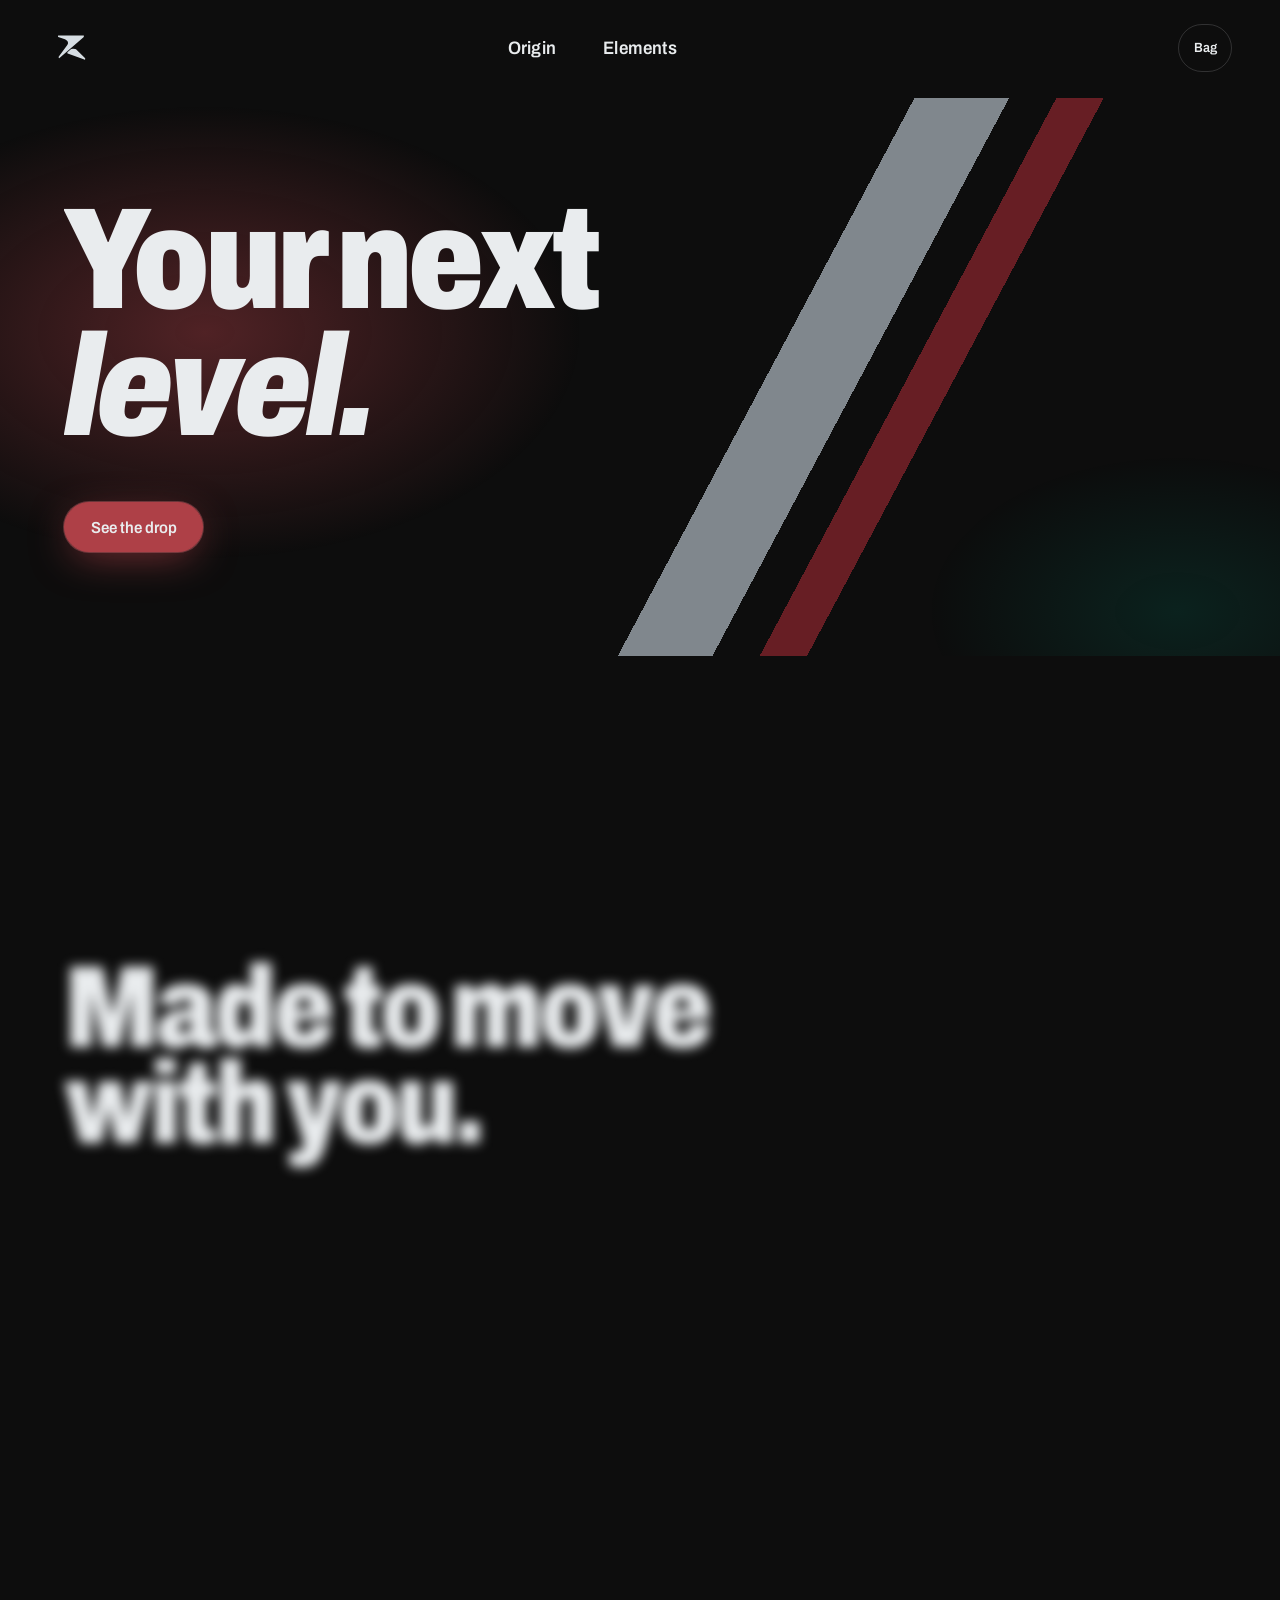
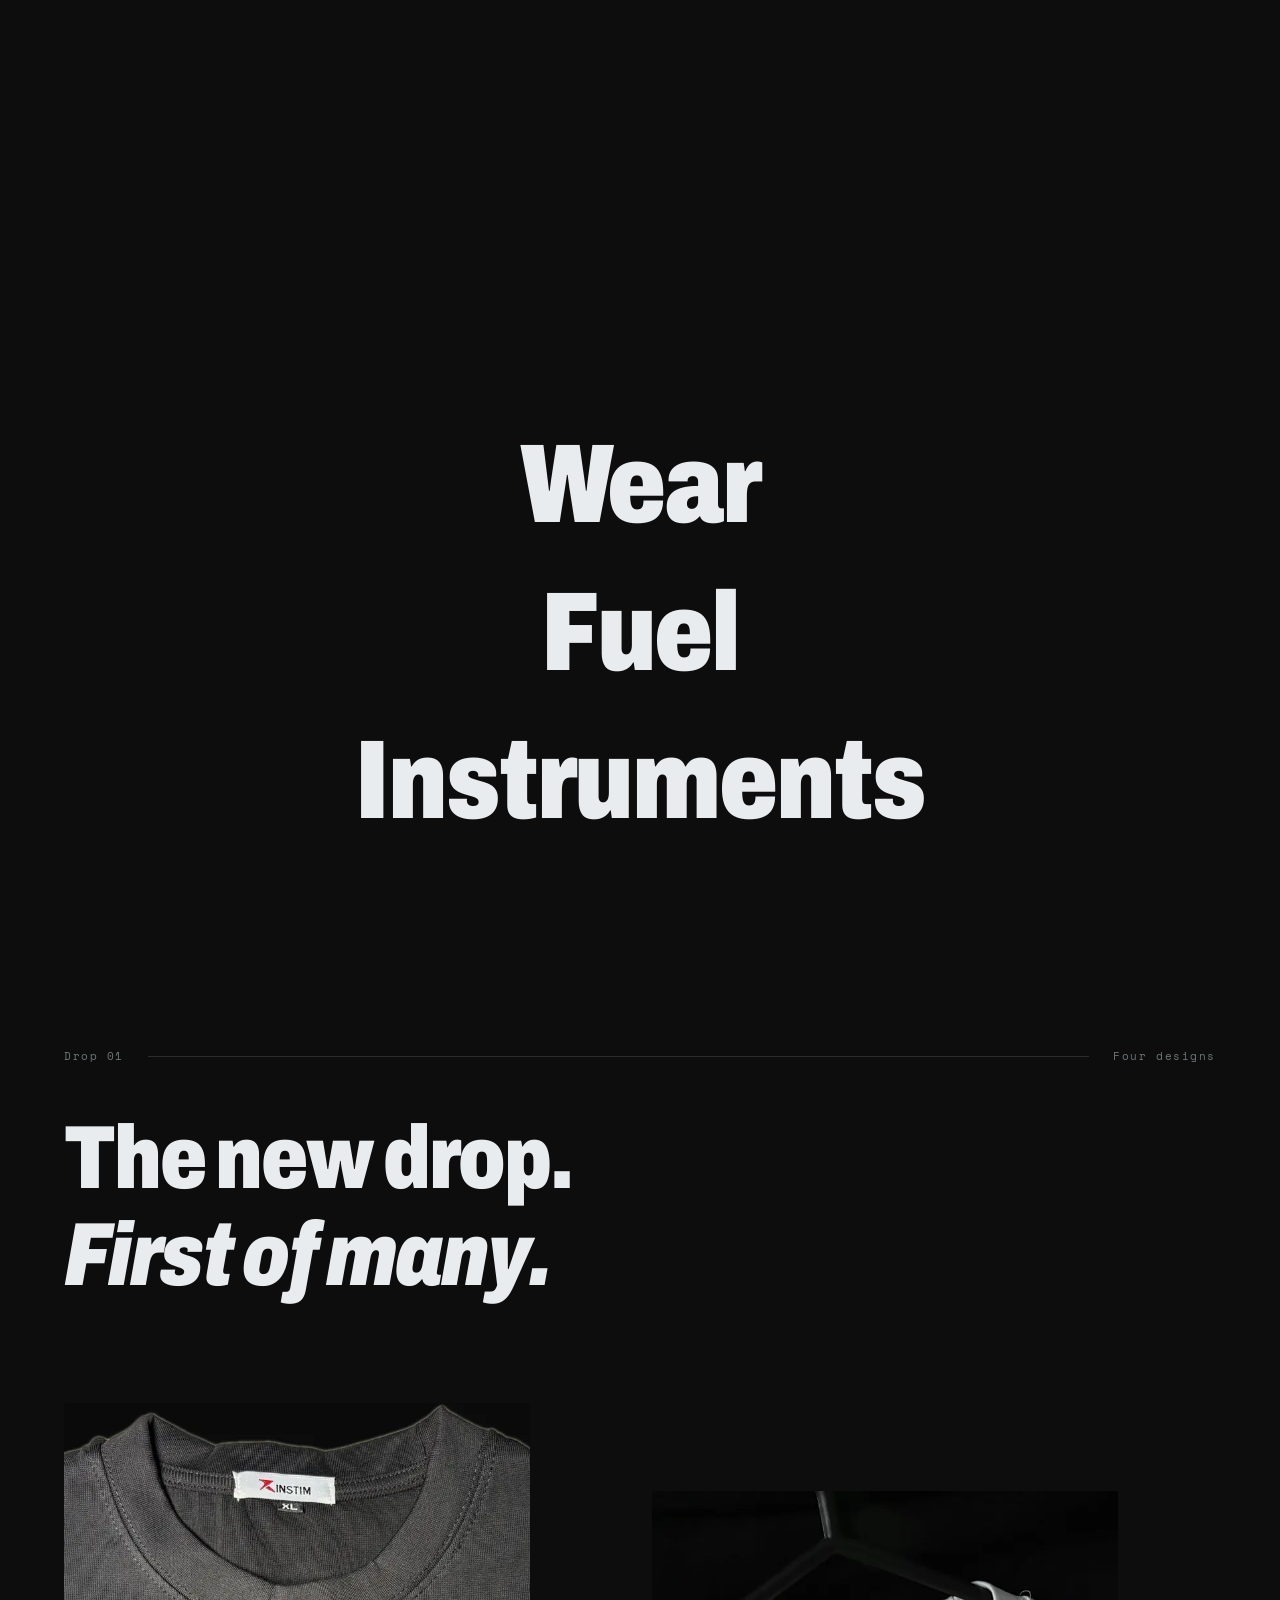
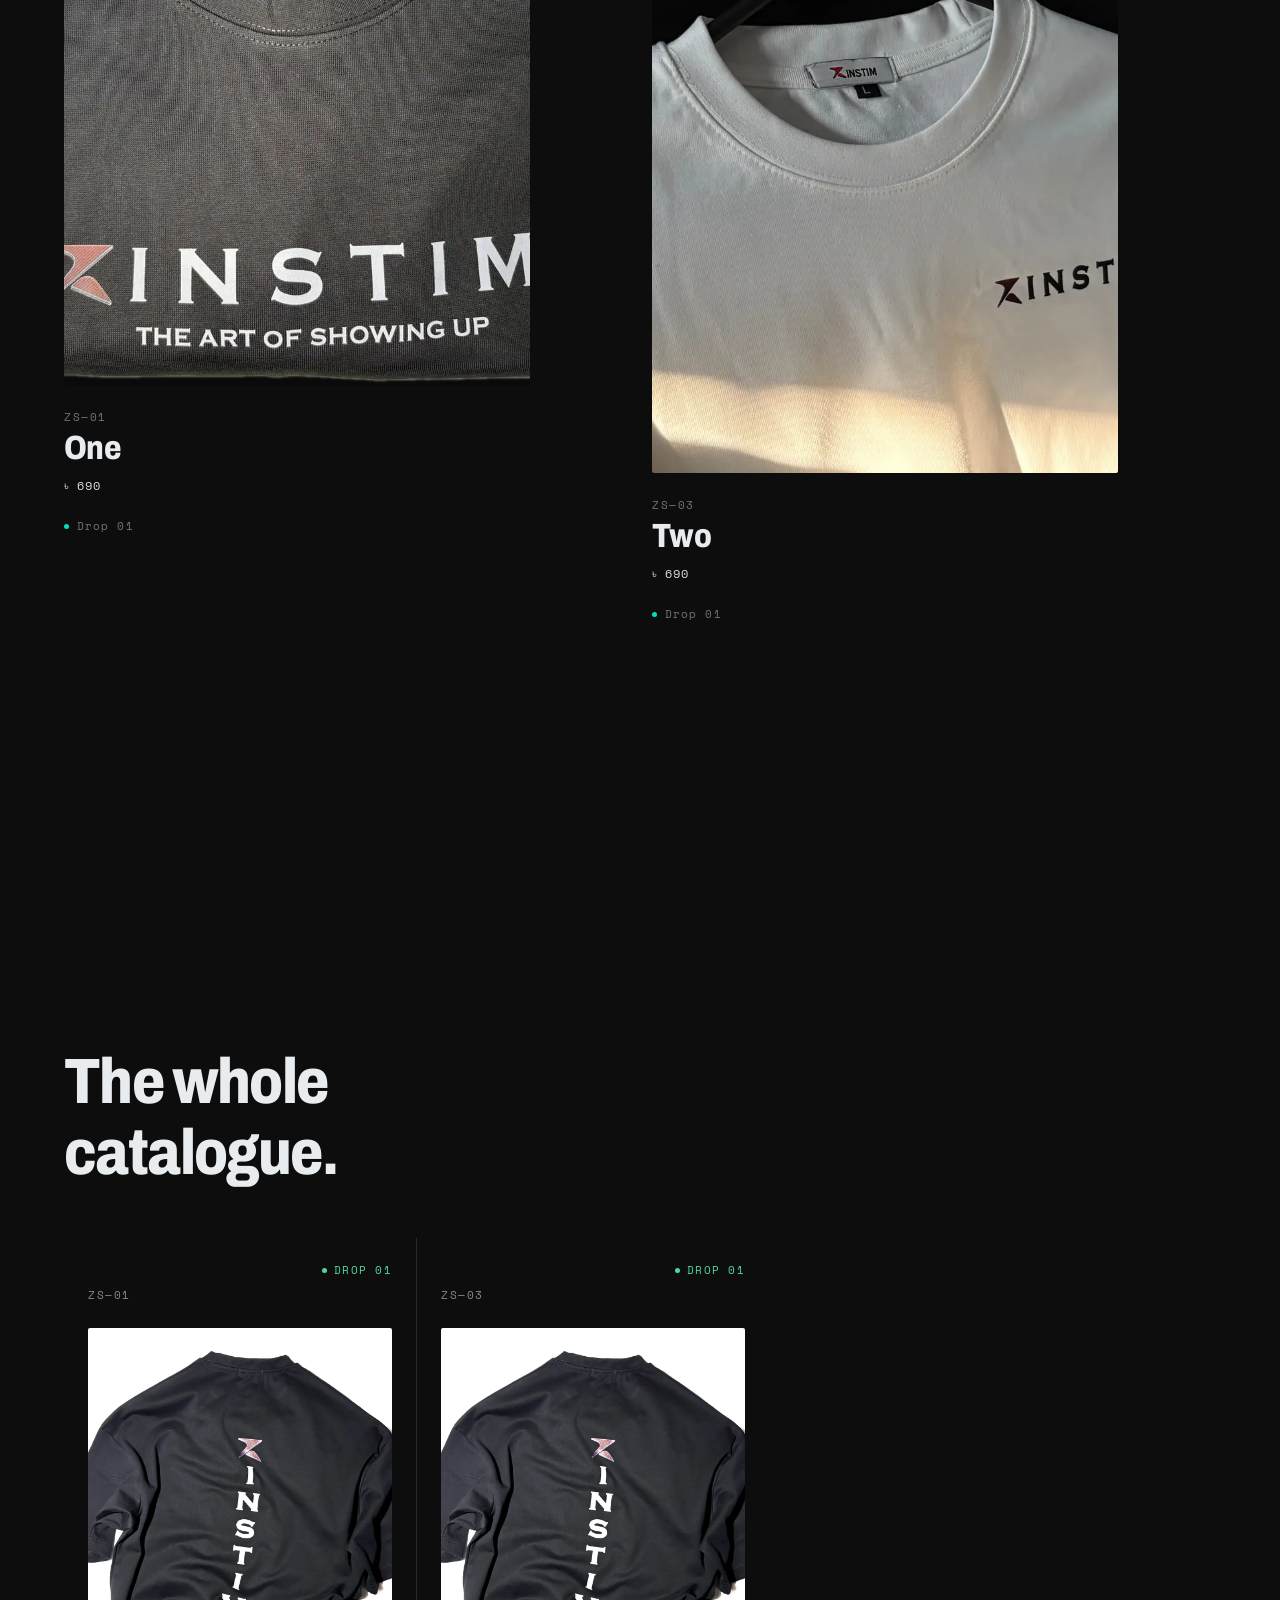
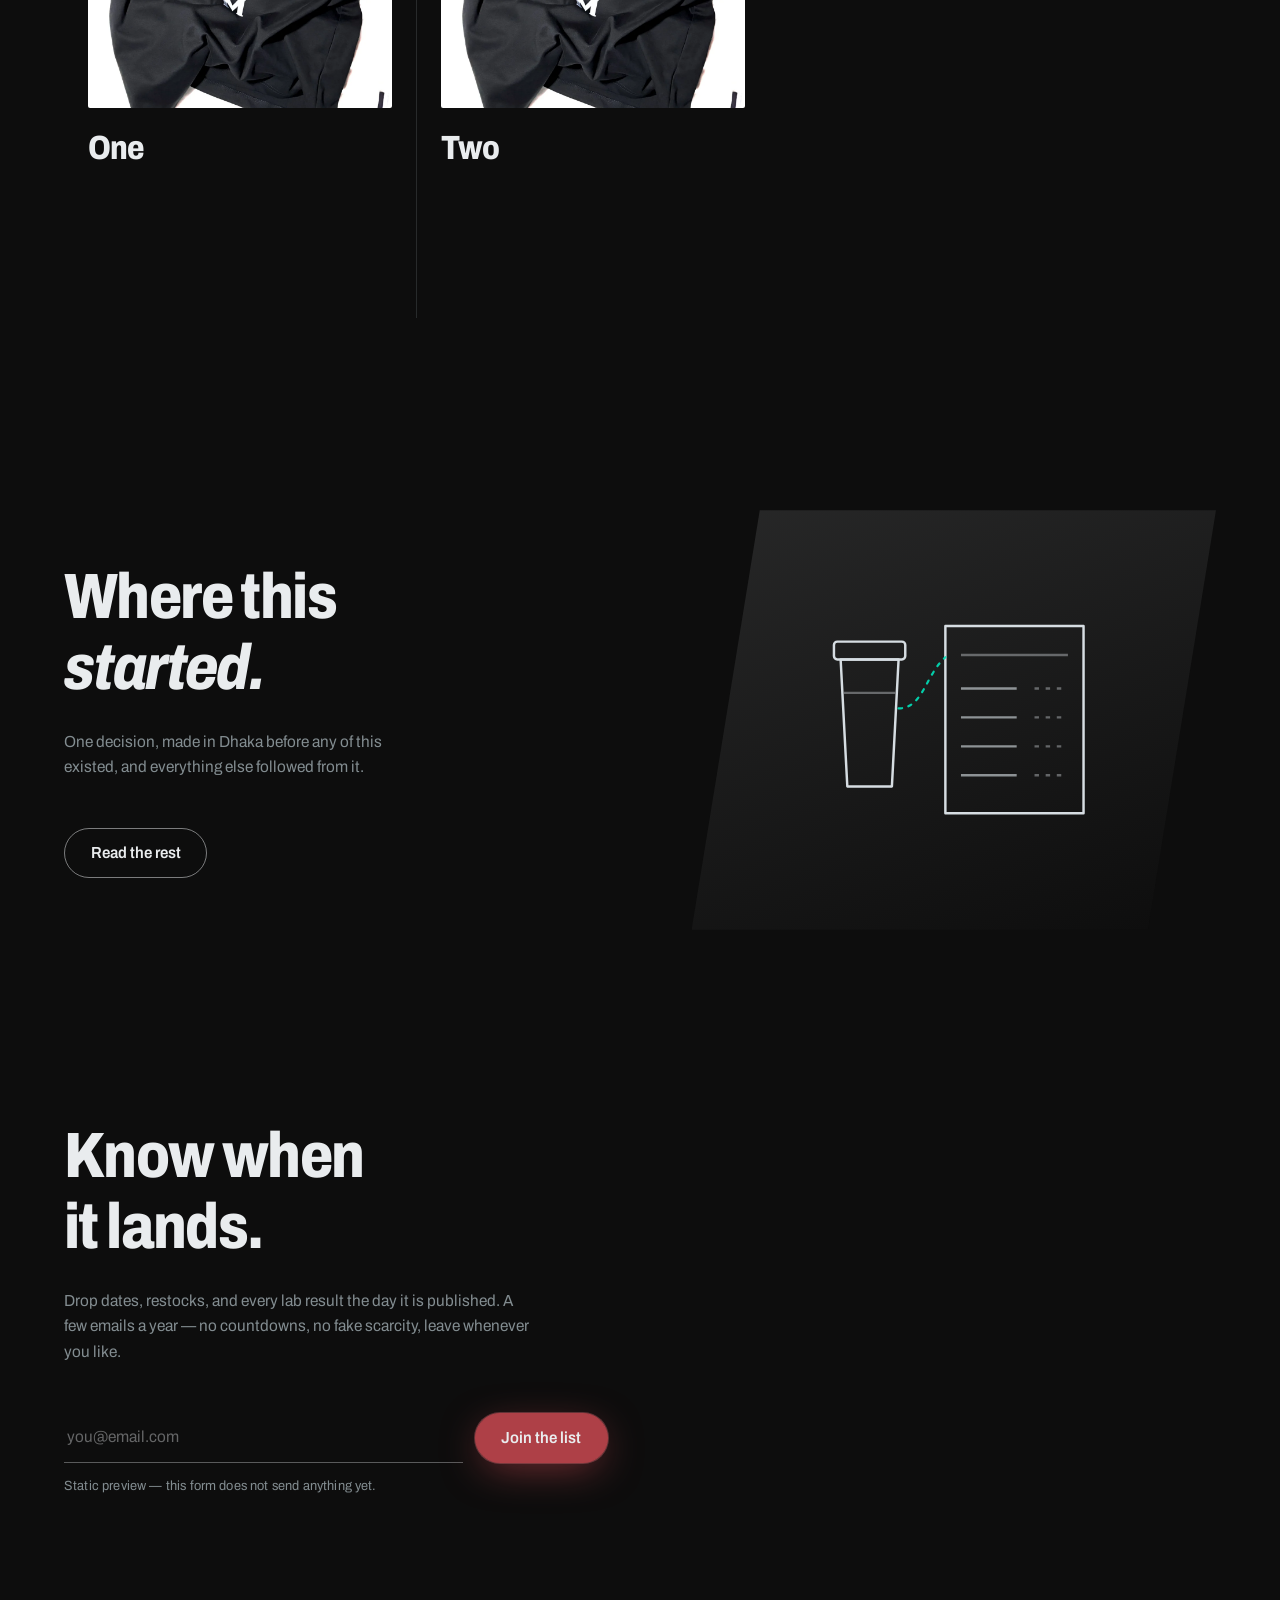
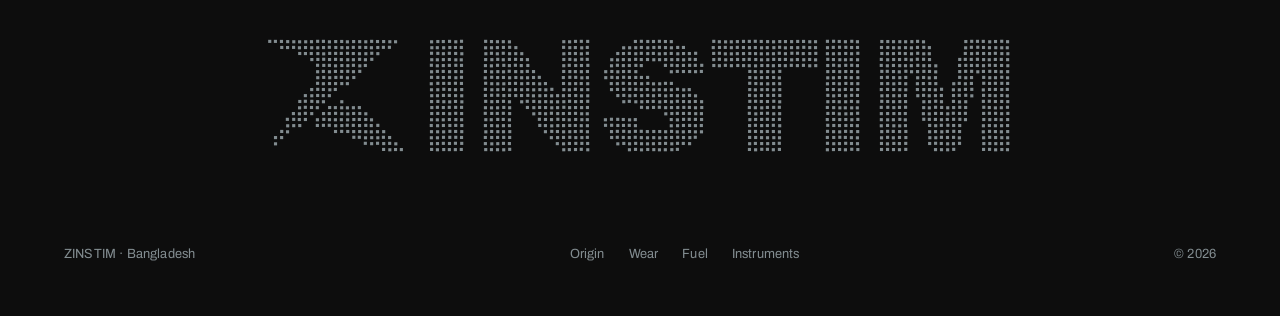
==== commit 6cd4b5e7: "Mobile: fix the three blockers the audit found Six agents: three audited every page across ten phone" ====
--- a/index.html
+++ b/index.html
@@ -199,7 +199,7 @@
       <p class="drop__rail">
         <span>Drop 01</span>
         <span class="drop__rule" aria-hidden="true"></span>
-        <span>Three pieces</span>
+        <span>Four designs</span>
       </p>
 
       <h2 class="drop__claim lines" data-reveal>
@@ -210,7 +210,7 @@
 
       <div class="drop__pieces">
 
-        <a class="piece" href="piece.html?p=zs-01" aria-label="ZS—01 Black — see the piece">
+        <a class="piece" href="piece.html?p=zs-01" aria-label="ZS—01 One, in black — see the piece">
           <div class="piece__frame">
             <div class="piece__plate">
               <img src="assets/img/product/k01-front.webp" alt="ZS—01 Black, folded, wordmark and line" loading="lazy" decoding="async">
@@ -218,7 +218,7 @@
           </div>
           <div class="piece__meta">
             <span class="piece__code">ZS&mdash;01</span>
-            <h3 class="piece__name">Black</h3>
+            <h3 class="piece__name">One</h3>
             <span class="piece__slot">
               <span class="piece__price">&#2547;&nbsp;690</span>
               <span class="piece__spec">240 gsm &middot; long-staple &middot; garment-dyed</span>
@@ -231,15 +231,15 @@
           </div>
         </a>
 
-        <a class="piece" href="piece.html?p=zs-02" aria-label="ZS—02 White — see the piece">
+        <a class="piece" href="piece.html?p=zs-03" aria-label="ZS—03 Two, in black — see the piece">
           <div class="piece__frame">
             <div class="piece__plate">
               <img src="assets/img/product/k02-front.webp" alt="ZS—02 White, on the rail" loading="lazy" decoding="async">
             </div>
           </div>
           <div class="piece__meta">
-            <span class="piece__code">ZS&mdash;02</span>
-            <h3 class="piece__name">White</h3>
+            <span class="piece__code">ZS&mdash;03</span>
+            <h3 class="piece__name">Two</h3>
             <span class="piece__slot">
               <span class="piece__price">&#2547;&nbsp;690</span>
               <span class="piece__spec">190 gsm &middot; combed cotton &middot; washed</span>
@@ -278,18 +278,18 @@
         <span class="kit__code">ZS&mdash;01</span>
         <span class="kit__state kit__state--pass">DROP 01</span>
         <div class="kit__fig">
-          <img class="kit__shot" src="assets/img/product/zs01-full.webp" alt="ZS—01 Black" loading="lazy" decoding="async">
+          <img class="kit__shot" src="assets/img/product/zs01-full.webp" alt="ZS—01 One, in black" loading="lazy" decoding="async">
         </div>
-        <h3 class="kit__name">Black</h3>
+        <h3 class="kit__name">One</h3>
         <div class="kit__specs"><div class="kit__spec"><span>FABRIC</span><b>Long-staple cotton</b></div><div class="kit__spec"><span>WEIGHT</span><b>240 gsm</b></div><div class="kit__spec"><span>FINISH</span><b>Garment-dyed</b></div><div class="kit__spec"><span>FIT</span><b>Trained</b></div></div>
       </article>
       <article class="kit__item" tabindex="0">
-        <span class="kit__code">ZS&mdash;02</span>
+        <span class="kit__code">ZS&mdash;03</span>
         <span class="kit__state kit__state--pass">DROP 01</span>
         <div class="kit__fig">
-          <img class="kit__shot" src="assets/img/product/zs02-full.webp" alt="ZS—02 White" loading="lazy" decoding="async">
+          <img class="kit__shot" src="assets/img/product/zs01-full.webp" alt="ZS—03 Two, in black" loading="lazy" decoding="async">
         </div>
-        <h3 class="kit__name">White</h3>
+        <h3 class="kit__name">Two</h3>
         <div class="kit__specs"><div class="kit__spec"><span>FABRIC</span><b>Combed cotton</b></div><div class="kit__spec"><span>WEIGHT</span><b>190 gsm</b></div><div class="kit__spec"><span>FINISH</span><b>Washed</b></div><div class="kit__spec"><span>FIT</span><b>Boxed</b></div></div>
       </article>
       <!-- ZS—04 Creatine Mono is HIDDEN, not removed — Kash, 26 Oct.
--- a/assets/css/brand.css
+++ b/assets/css/brand.css
@@ -862,6 +862,17 @@
   .navgroup.has-sheet{height:3rem;align-items:center;justify-content:flex-end}
   .navgroup.has-sheet .origin,
   .navgroup.has-sheet .capsule{display:none}
+
+  /* .bag is position:absolute against the masthead and pinned to its
+     right edge; the toggle is in flow and justified to the same edge.
+     Below 860px, where the toggle appears, the bag was landing
+     entirely inside it — 83px of button on top of button, which is
+     the second circle behind the hamburger. Reserve the bag's width
+     so the two sit side by side. 83px of bag plus room for a
+     two-digit count and a gap. The root font-size is fluid, so this
+     value was measured at the breakpoints rather than worked out from
+     the bag's own rem padding. */
+  .navgroup.has-sheet .navtoggle{margin-right:8rem}
 
   .navtoggle{
     position:relative;z-index:2;
@@ -1470,14 +1481,27 @@
   .piece,.piece:nth-child(2){grid-column:1 / -1;margin-top:0}
   /* nothing to recede FROM without a cursor */
   .drop__pieces:has(.piece:hover) .piece{opacity:1;filter:none}
-  .piece__spec{opacity:1;transform:none}
+  /* `.piece__slot` is a 1.5rem window that swaps the price out for the
+     spec on hover, and `.piece__spec` is `position:absolute; inset:0`
+     inside it. Without a cursor there is no swap — so revealing the
+     spec simply printed it ON TOP OF the price: measured as two
+     identical boxes at [24, 779, 342, 24]. Let the slot grow and put
+     them on two lines instead. */
+  .piece__slot{height:auto;overflow:visible}
+  .piece__spec{
+    position:static;opacity:1;transform:none;margin-top:.15rem;
+  }
 }
 
 /* movement removed, information kept — the spec stops climbing and
    is simply there. The second plate still arrives on hover, it
    just arrives instantly. */
 @media (prefers-reduced-motion:reduce){
-  .piece__spec{opacity:1;transform:none}
+  /* same overlap as above, by the same route: the spec is revealed
+     without the price being taken away. */
+  .piece__slot{height:auto;overflow:visible}
+  .piece__spec{position:static;opacity:1;transform:none;margin-top:.15rem}
+  .piece:is(:hover,:focus-visible) .piece__price{opacity:1;transform:none}
 }
 
 
@@ -4176,6 +4200,21 @@
 @media (max-width:760px){
   .bag{right:var(--space-md);height:2.5rem}
   .bag__label{position:absolute;width:1px;height:1px;overflow:hidden;clip-path:inset(50%)}
+  /* the label goes, so the bag is 51px and the toggle needs less room.
+     This block sits after the masthead's, so it wins on order. */
+  .navgroup.has-sheet .navtoggle{margin-right:4.5rem}
+}
+
+/* The toggle's label is the CURRENT PAGE's name, so its width is
+   whatever that page is called. "Instruments" is 176px — at 320 it
+   reached back under the logo, which is absolutely positioned over
+   the left of the same bar. Cap it against the space actually
+   available and let it ellipsis; the dot never shrinks, so the target
+   stays the size it was. In px, not rem: it is clearing a px-sized
+   logo and this root font-size is fluid. */
+@media (max-width:420px){
+  .navgroup.has-sheet .navtoggle{min-width:0;max-width:calc(100% - 136px)}
+  .navtoggle__label{min-width:0;overflow:hidden;text-overflow:ellipsis}
 }
 
 /* the drawer. A drawer and not a page, because adding something
@@ -4300,6 +4339,49 @@
   .line__rm{padding:.5rem 0}
 }
 .drawer__foot{padding-top:var(--space-md);display:grid;gap:var(--space-sm)}
+
+/* ═══ THE DRAWER, ONCE CHECKOUT IS OPEN ══════════════════════════
+   Two faults, one cause. `.drawer__list` is `flex:1 1 auto` with
+   `min-height:0`, and `.drawer__foot` grows by the height of the whole
+   form the moment it unhides — so the list is crushed to whatever is
+   left: 316px on a Pro Max, 75px on a 16 Pro, 53px on an iPhone 15,
+   and 0px in every landscape. With two lines in the bag that renders
+   "One ৳690" directly above "Subtotal ৳1,380" and the shopper cannot
+   reconcile the figure they are about to pay. You decide to buy and
+   the thing you are buying leaves the screen.
+
+   And because the only scrollable box in the drawer WAS that list,
+   once it collapsed there was nothing left to scroll — so in landscape
+   `Place order` sat at y 480 against a 393px viewport with no way for
+   a finger to reach it. A hardware Tab key scrolled there; nothing a
+   thumb could do did.
+
+   So: the list keeps a floor of one whole line and the FOOT becomes
+   the scroller. Pay is always reachable, and what you are buying never
+   leaves. Driven by a class rather than :has(), because this is
+   load-bearing and :has() is only used for hover elsewhere. */
+.drawer.is-checkout .drawer__list{
+  flex:0 1 auto;
+  min-height:9rem;           /* one full line item, thumbnail and all */
+  max-height:38vh;           /* never more than a third of the panel */
+  overflow-y:auto;overscroll-behavior:contain;
+}
+.drawer.is-checkout .drawer__foot{
+  flex:1 1 auto;min-height:0;
+  overflow-y:auto;overscroll-behavior:contain;
+}
+
+/* A landscape phone is ~393px tall and cannot afford a floor AND a
+   form. There, the whole panel scrolls as one column instead — the
+   order summary is still above the form, you just arrive at it by
+   scrolling rather than by it being pinned. */
+@media (max-height:520px){
+  .drawer.is-checkout .drawer__in{overflow-y:auto;overscroll-behavior:contain}
+  .drawer.is-checkout .drawer__list{
+    flex:0 0 auto;min-height:0;max-height:none;overflow:visible;
+  }
+  .drawer.is-checkout .drawer__foot{flex:0 0 auto;overflow:visible}
+}
 .drawer__sum{
   display:flex;justify-content:space-between;align-items:baseline;
   font-variation-settings:"wdth" 90,"wght" 700;
@@ -4365,7 +4447,17 @@
   display:block;text-decoration:none;color:inherit;min-width:0;
   position:relative;
 }
+/* display:block is load-bearing. This is a <span>, so without it the
+   frame is an inline box — and aspect-ratio, height and overflow do
+   not apply to a non-replaced inline box at all. They were being
+   dropped silently: the frame took the image's own height, the body
+   sat outside the card's border box, and the grid sized its rows from
+   a card shorter than its contents, so a second row of cards printed
+   over the first row's names and prices. With two pieces there was
+   never a second row, so nothing looked wrong. It also means the
+   hover crop never clipped. */
 .card__frame{
+  display:block;
   position:relative;overflow:hidden;aspect-ratio:4/5;
   background:color-mix(in srgb,var(--ink) 7%,var(--surface));border-radius:var(--radius-sm);
 }
@@ -4879,6 +4971,63 @@
   font-variant-numeric:tabular-nums;letter-spacing:-.02em;
 }
 .receipt__meta{margin:0}
+
+/* ═══ THE STACK ═════════════════════════════════════════════════
+   A handful of prints of what was just bought, dropped beside the
+   thank you. The ledger on the right says what it was; this shows
+   it. Four at most — a fifth stops reading as a handful and starts
+   reading as a list, which the ledger already is.
+
+   The rotations are per-position, not random: a receipt that
+   reshuffles its own photos when the page re-renders reads as
+   broken. The paper is pinned to --zinc-wash rather than --surface
+   so a print stays a print on both themes.                        */
+.stack{
+  display:flex;align-items:flex-start;
+  margin-top:var(--space-xl);padding-left:var(--space-xs,.5rem);
+}
+.stack__print{
+  flex:0 0 auto;width:clamp(4.4rem,7vw,6rem);margin:0;position:relative;
+  padding:.35rem .35rem 1rem;            /* the wide chin of a real print */
+  background:var(--zinc-wash);
+  box-shadow:0 .7rem 1.6rem rgba(0,0,0,.55), 0 .1rem .25rem rgba(0,0,0,.45);
+  transform-origin:50% 85%;
+  transition:transform var(--dur-base) var(--ease-out);
+}
+.stack__print + .stack__print{margin-left:-1.9rem}
+.stack__print img{
+  display:block;width:100%;aspect-ratio:4/5;object-fit:cover;
+  background:var(--graphite);
+}
+.stack__n{
+  position:absolute;right:.3rem;bottom:.2rem;
+  font-family:var(--face-text);font-size:.6rem;letter-spacing:.1em;
+  color:var(--obsidian);
+}
+.stack__more{
+  align-self:center;margin:0 0 0 var(--space-md);
+  color:var(--ink-2);white-space:nowrap;
+}
+
+/* the pile, as dealt */
+.stack__print:nth-child(1){transform:rotate(-7deg)}
+.stack__print:nth-child(2){transform:rotate(4.5deg) translateY(.25rem)}
+.stack__print:nth-child(3){transform:rotate(-2.5deg) translateY(.1rem)}
+.stack__print:nth-child(4){transform:rotate(7.5deg) translateY(.3rem)}
+
+/* riffle them apart on hover — the gesture the picture invites */
+.stack:hover .stack__print:nth-child(1){transform:rotate(-10deg) translate(-.5rem,-.3rem)}
+.stack:hover .stack__print:nth-child(2){transform:rotate(2deg) translateY(-.15rem)}
+.stack:hover .stack__print:nth-child(3){transform:rotate(-1deg) translate(.5rem,-.25rem)}
+.stack:hover .stack__print:nth-child(4){transform:rotate(10deg) translate(1rem,-.1rem)}
+
+@media (prefers-reduced-motion:reduce){
+  .stack__print{transition:none}
+  .stack:hover .stack__print{transform:none}
+}
+
+/* a receipt is printed in black on white; the pile is decoration */
+@media print{ .stack{display:none} }
 .receipt__row{
   display:grid;grid-template-columns:auto 1fr;gap:var(--space-md);
   align-items:baseline;padding:.5rem 0;
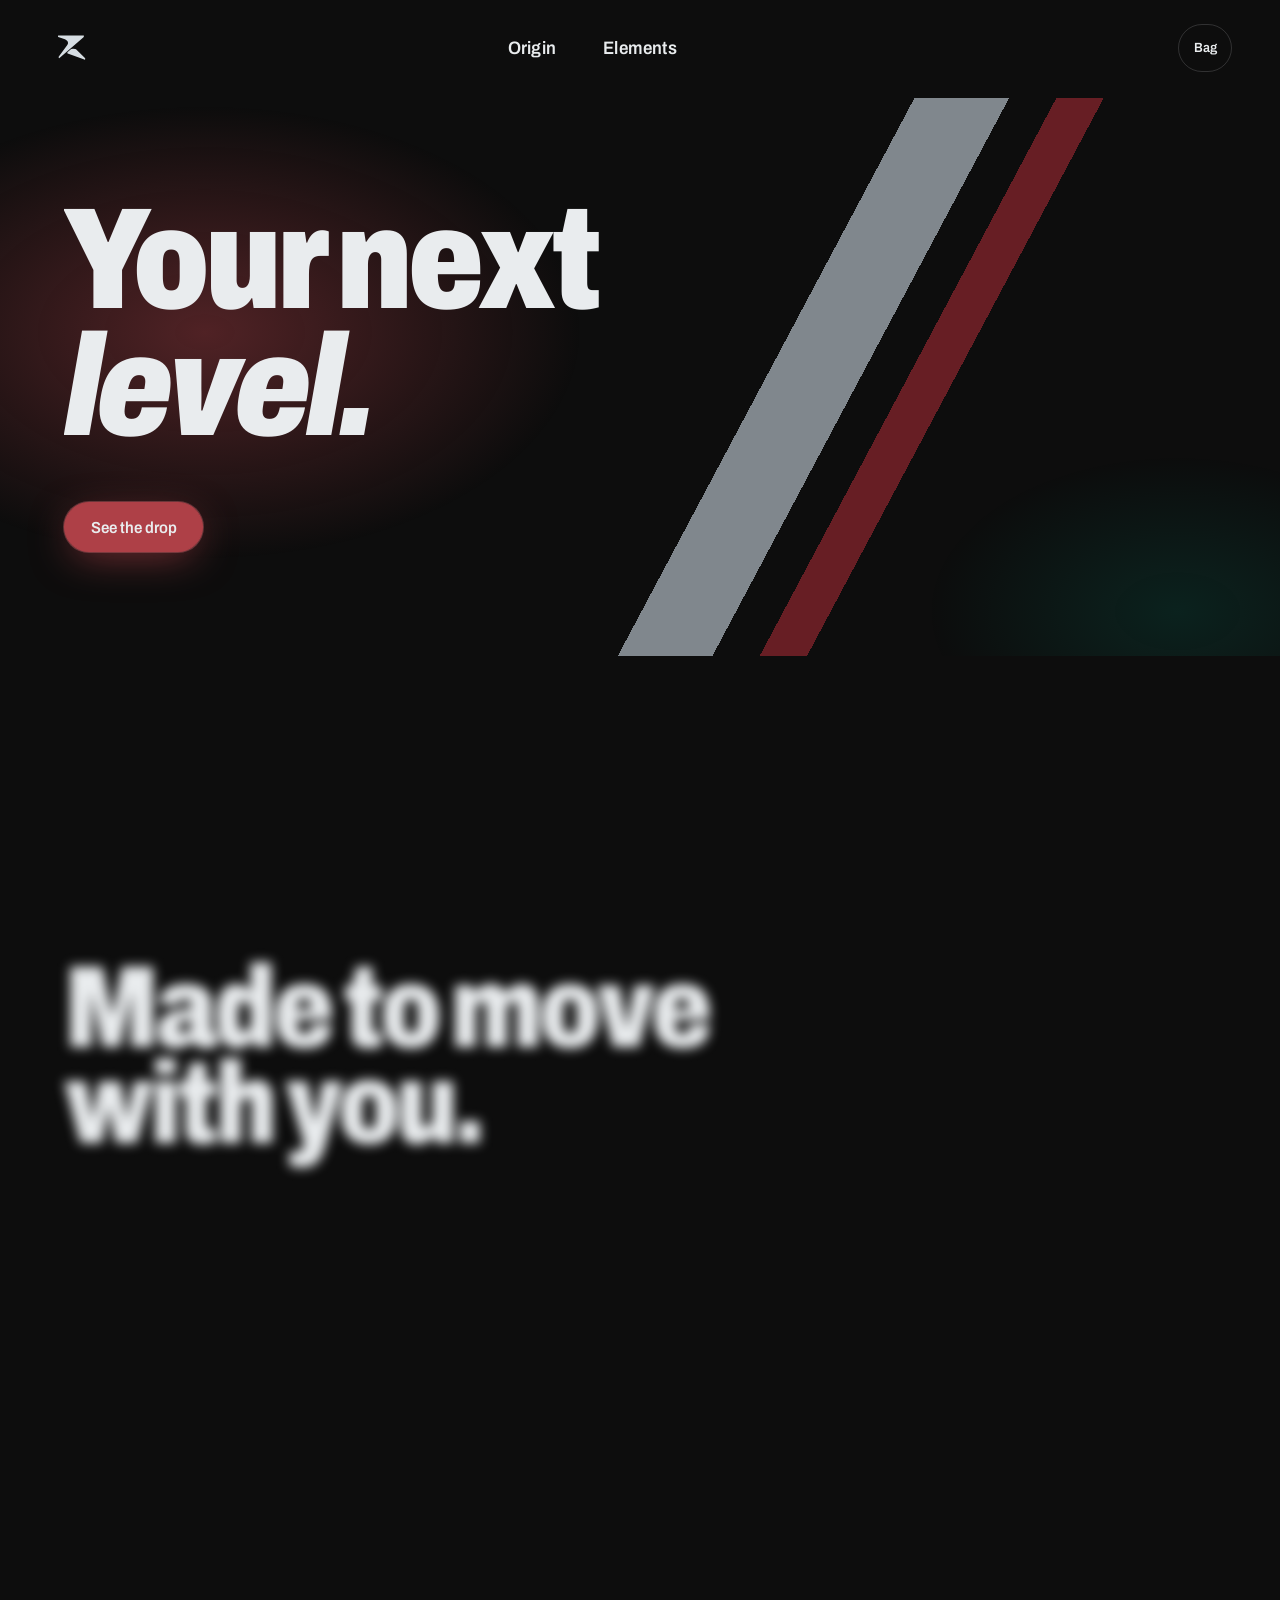
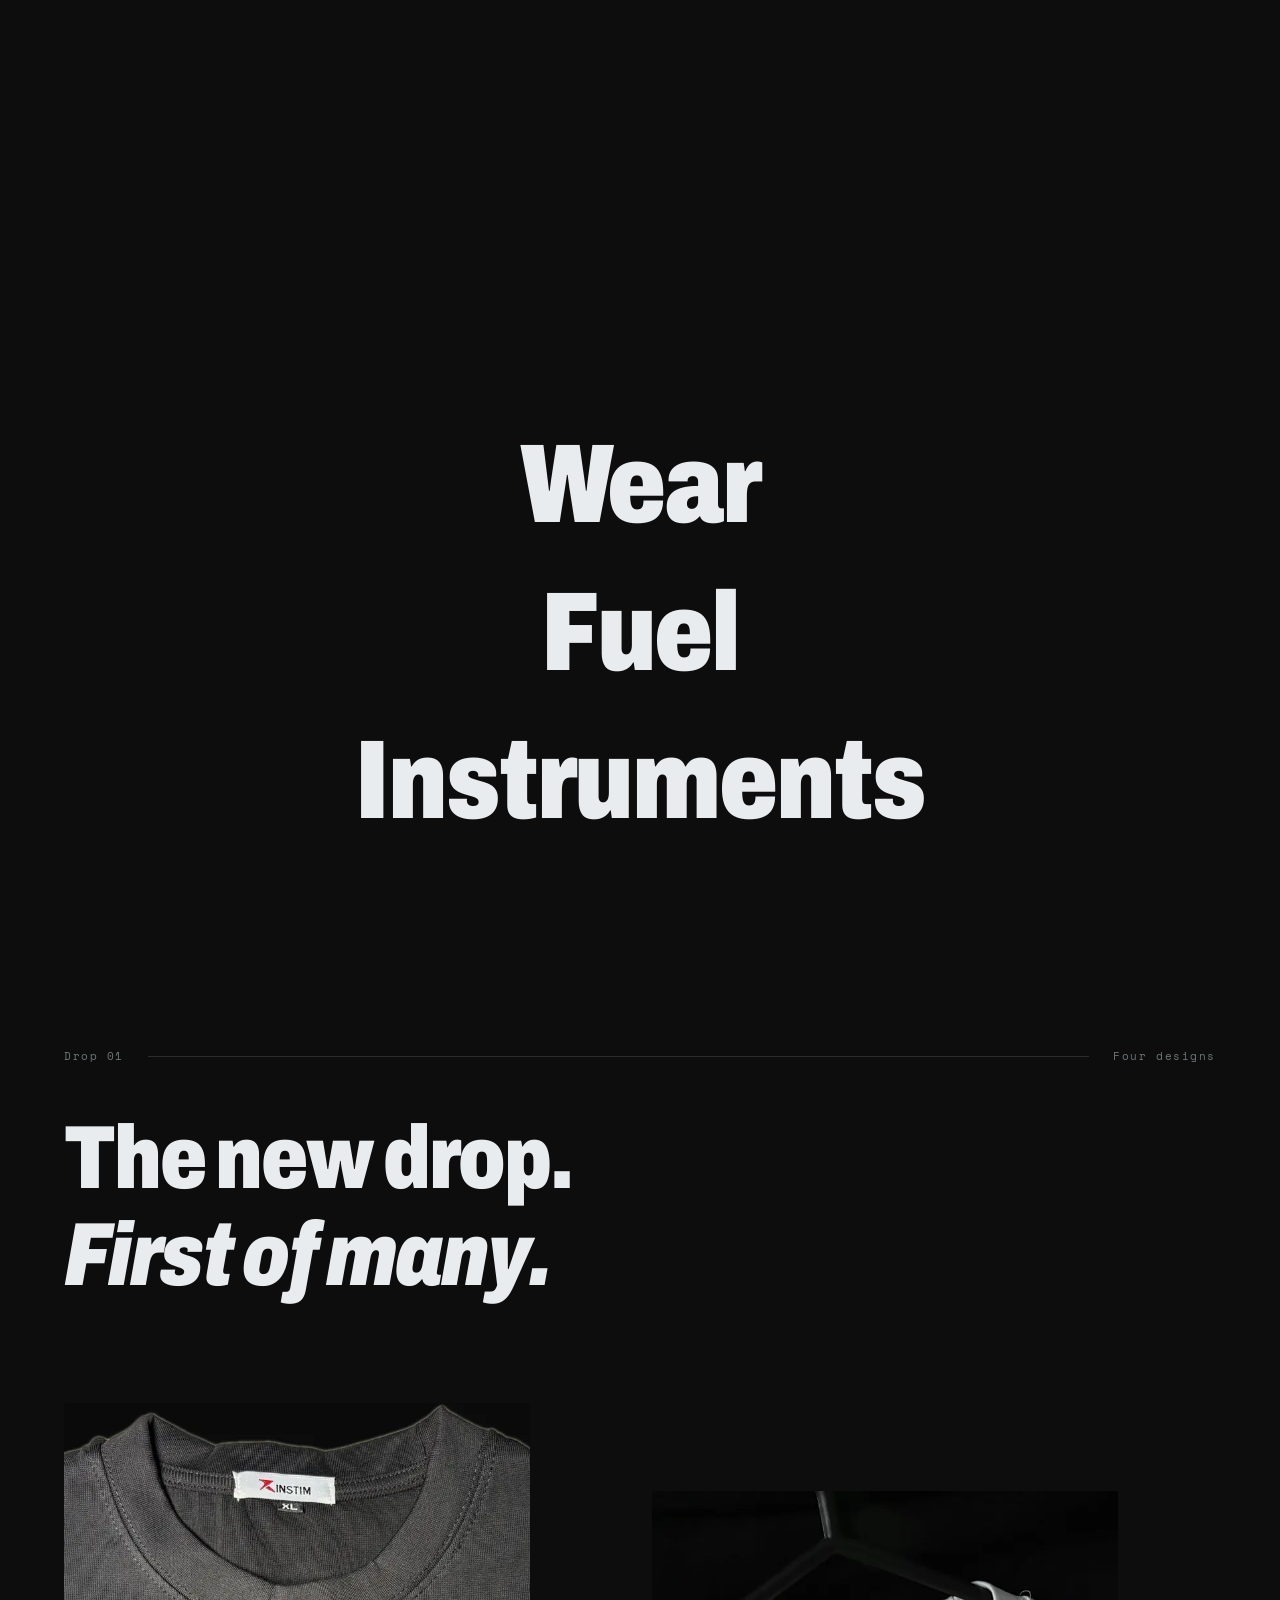
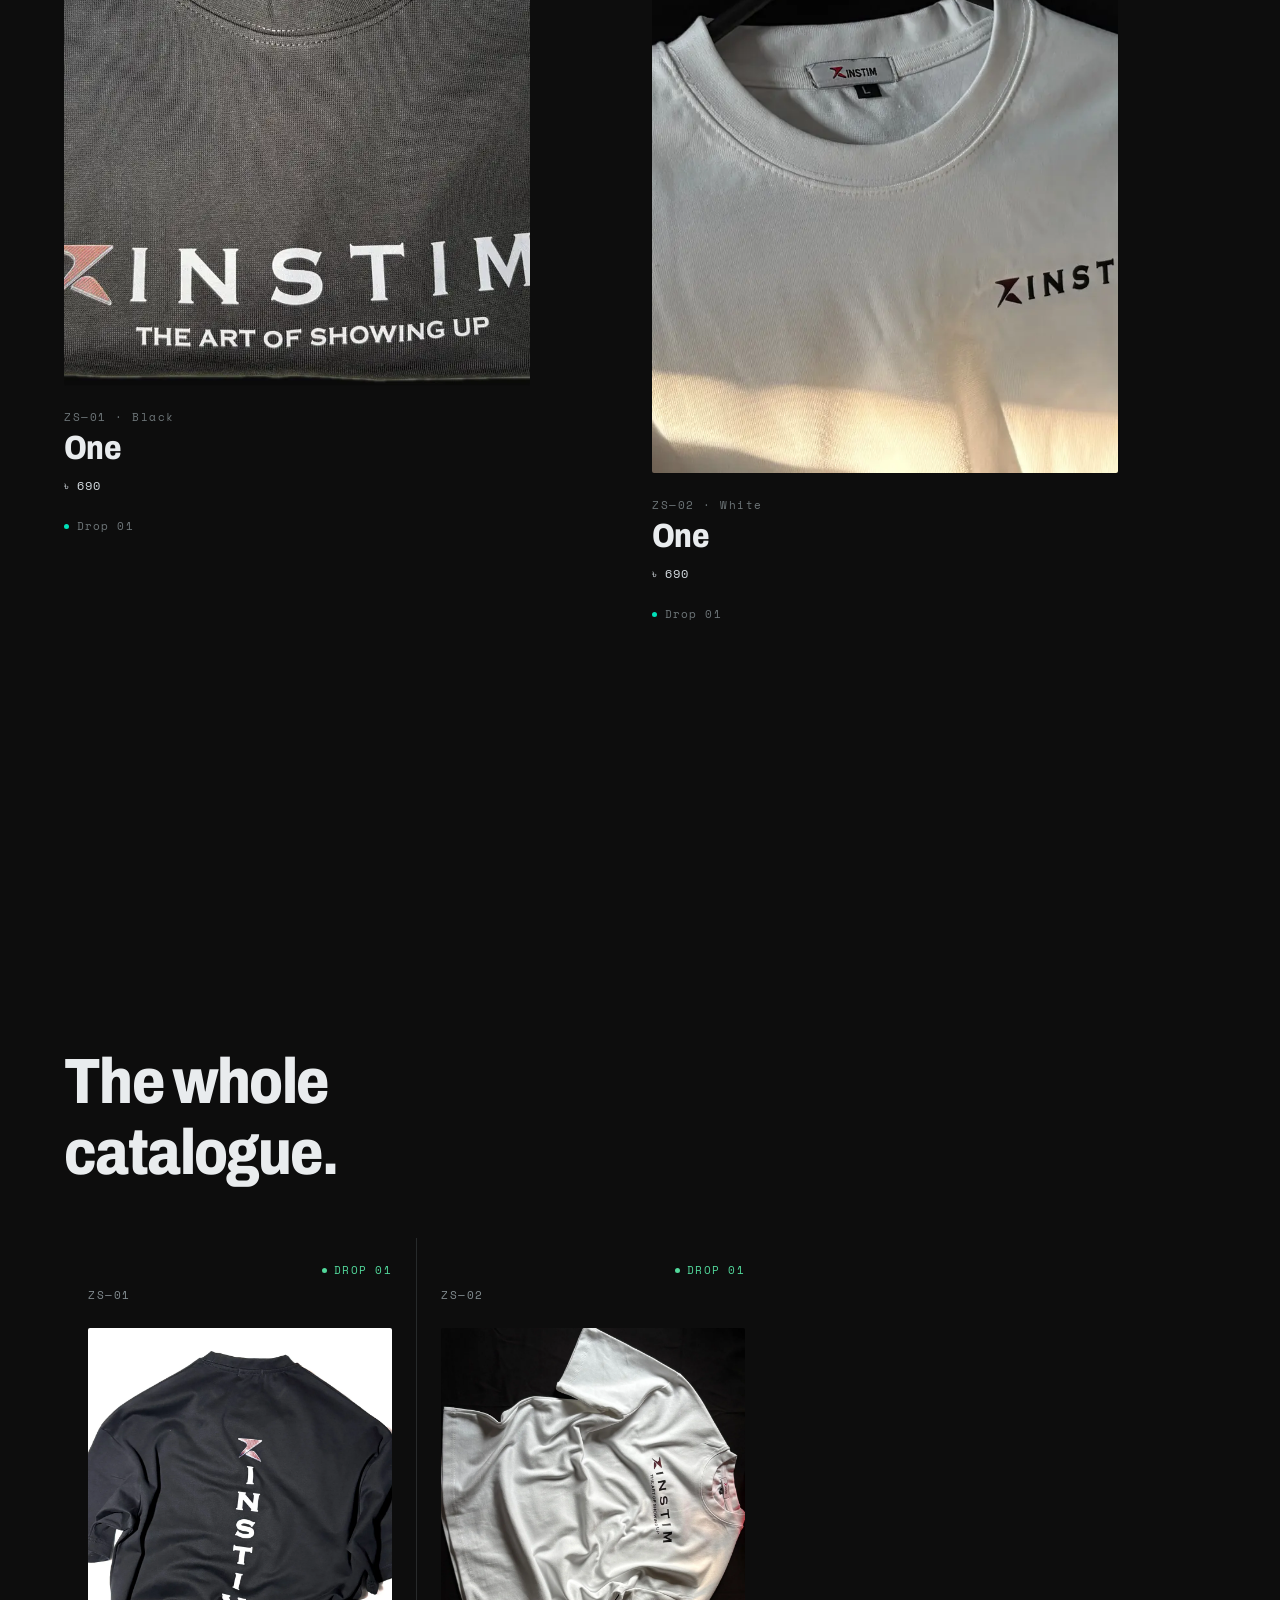
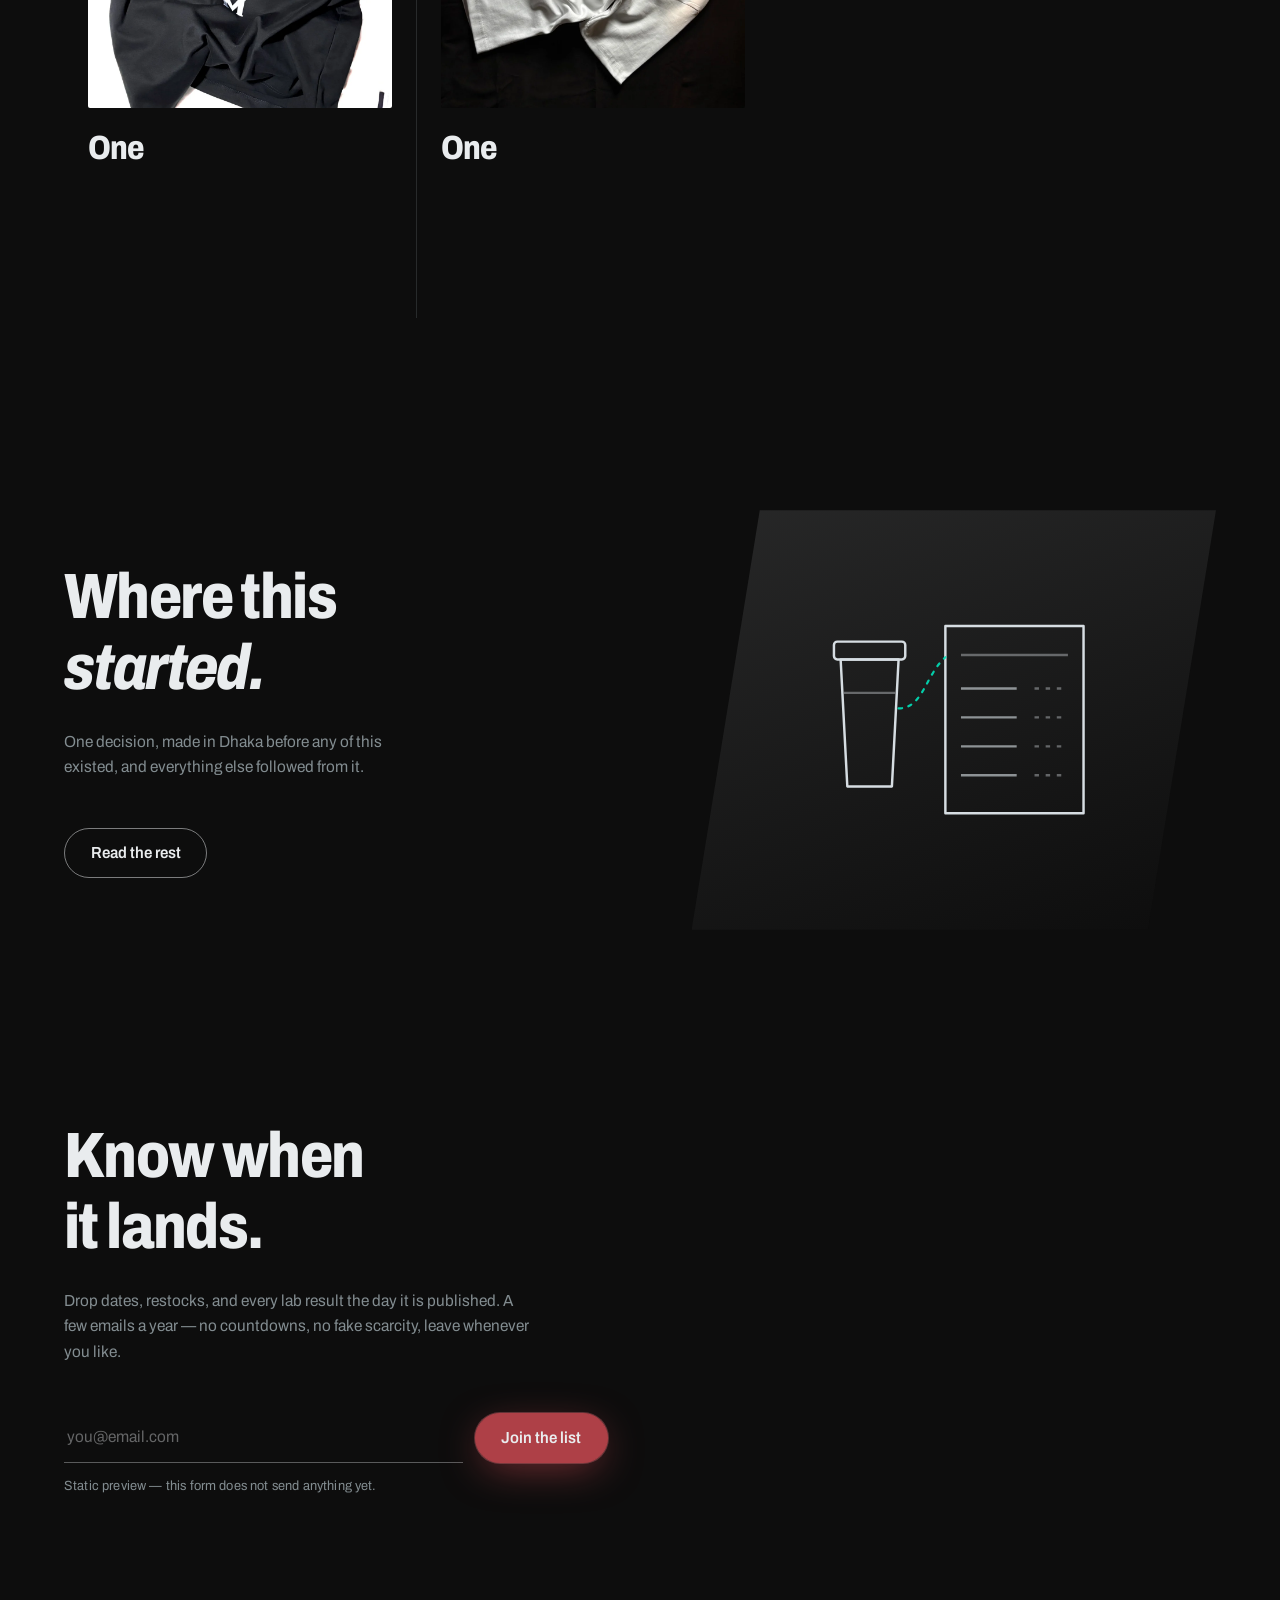
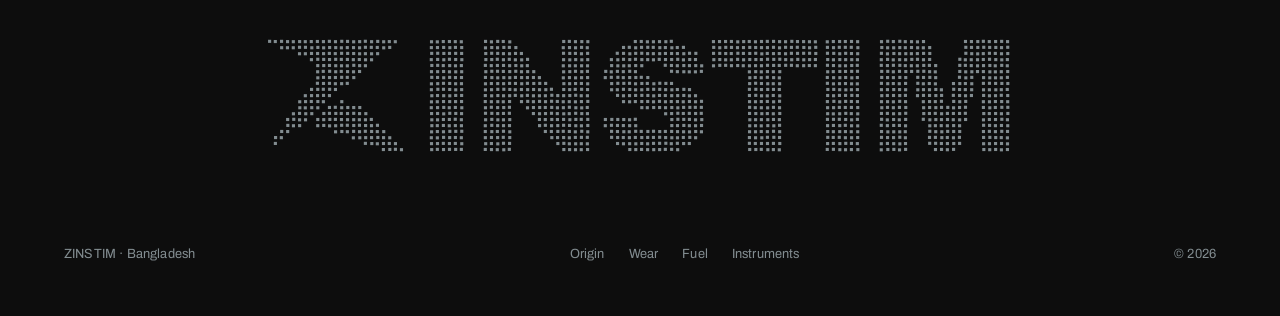
==== commit c23cb18f: "The landing page was renumbered without its data Fixing the four-way drop-count contradiction, I ren" ====
--- a/index.html
+++ b/index.html
@@ -208,16 +208,26 @@
       </h2>
 
 
+      <!-- These two cards duplicate data that already lives in
+           assets/data/products.json: code, name, colour, price and the
+           fabric spec. That duplication is what let the landing page
+           say "ZS—03 Two" over the white tee's photograph and the
+           white tee's spec sheet on 26 Oct. They stay authored here on
+           purpose — this is the landing page and it has to work with
+           JavaScript off — so shop.js now checks them against the
+           catalogue at runtime and complains in the console if they
+           drift again. Change a price or a name here and you must
+           change it there. -->
       <div class="drop__pieces">
 
         <a class="piece" href="piece.html?p=zs-01" aria-label="ZS—01 One, in black — see the piece">
           <div class="piece__frame">
             <div class="piece__plate">
-              <img src="assets/img/product/k01-front.webp" alt="ZS—01 Black, folded, wordmark and line" loading="lazy" decoding="async">
+              <img src="assets/img/product/k01-front.webp" alt="ZS—01 One, in black, folded, wordmark and line" loading="lazy" decoding="async">
             </div>
           </div>
           <div class="piece__meta">
-            <span class="piece__code">ZS&mdash;01</span>
+            <span class="piece__code">ZS&mdash;01 &middot; Black</span>
             <h3 class="piece__name">One</h3>
             <span class="piece__slot">
               <span class="piece__price">&#2547;&nbsp;690</span>
@@ -231,15 +241,15 @@
           </div>
         </a>
 
-        <a class="piece" href="piece.html?p=zs-03" aria-label="ZS—03 Two, in black — see the piece">
+        <a class="piece" href="piece.html?p=zs-02" aria-label="ZS—02 One, in white — see the piece">
           <div class="piece__frame">
             <div class="piece__plate">
-              <img src="assets/img/product/k02-front.webp" alt="ZS—02 White, on the rail" loading="lazy" decoding="async">
+              <img src="assets/img/product/k02-front.webp" alt="ZS—02 One, in white, on the rail" loading="lazy" decoding="async">
             </div>
           </div>
           <div class="piece__meta">
-            <span class="piece__code">ZS&mdash;03</span>
-            <h3 class="piece__name">Two</h3>
+            <span class="piece__code">ZS&mdash;02 &middot; White</span>
+            <h3 class="piece__name">One</h3>
             <span class="piece__slot">
               <span class="piece__price">&#2547;&nbsp;690</span>
               <span class="piece__spec">190 gsm &middot; combed cotton &middot; washed</span>
@@ -284,12 +294,12 @@
         <div class="kit__specs"><div class="kit__spec"><span>FABRIC</span><b>Long-staple cotton</b></div><div class="kit__spec"><span>WEIGHT</span><b>240 gsm</b></div><div class="kit__spec"><span>FINISH</span><b>Garment-dyed</b></div><div class="kit__spec"><span>FIT</span><b>Trained</b></div></div>
       </article>
       <article class="kit__item" tabindex="0">
-        <span class="kit__code">ZS&mdash;03</span>
+        <span class="kit__code">ZS&mdash;02</span>
         <span class="kit__state kit__state--pass">DROP 01</span>
         <div class="kit__fig">
-          <img class="kit__shot" src="assets/img/product/zs01-full.webp" alt="ZS—03 Two, in black" loading="lazy" decoding="async">
+          <img class="kit__shot" src="assets/img/product/zs02-full.webp" alt="ZS—02 One, in white" loading="lazy" decoding="async">
         </div>
-        <h3 class="kit__name">Two</h3>
+        <h3 class="kit__name">One</h3>
         <div class="kit__specs"><div class="kit__spec"><span>FABRIC</span><b>Combed cotton</b></div><div class="kit__spec"><span>WEIGHT</span><b>190 gsm</b></div><div class="kit__spec"><span>FINISH</span><b>Washed</b></div><div class="kit__spec"><span>FIT</span><b>Boxed</b></div></div>
       </article>
       <!-- ZS—04 Creatine Mono is HIDDEN, not removed — Kash, 26 Oct.
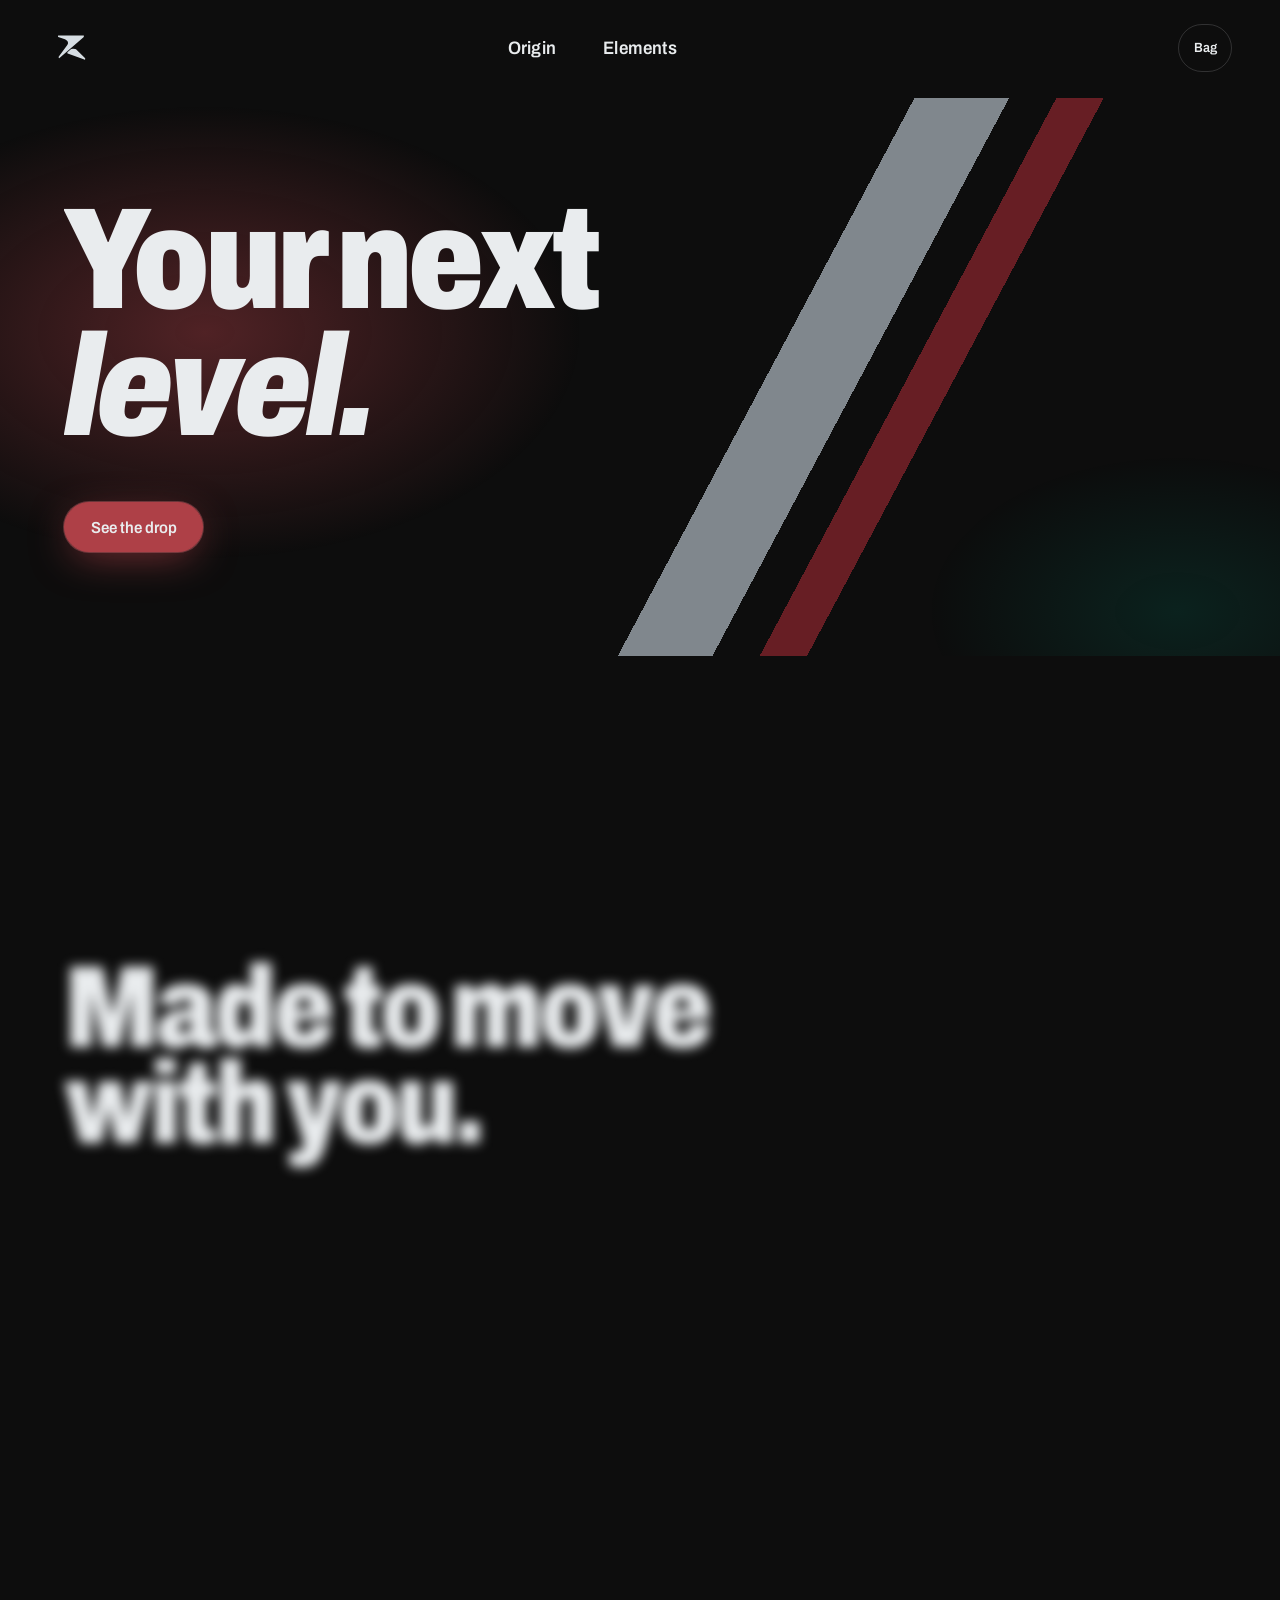
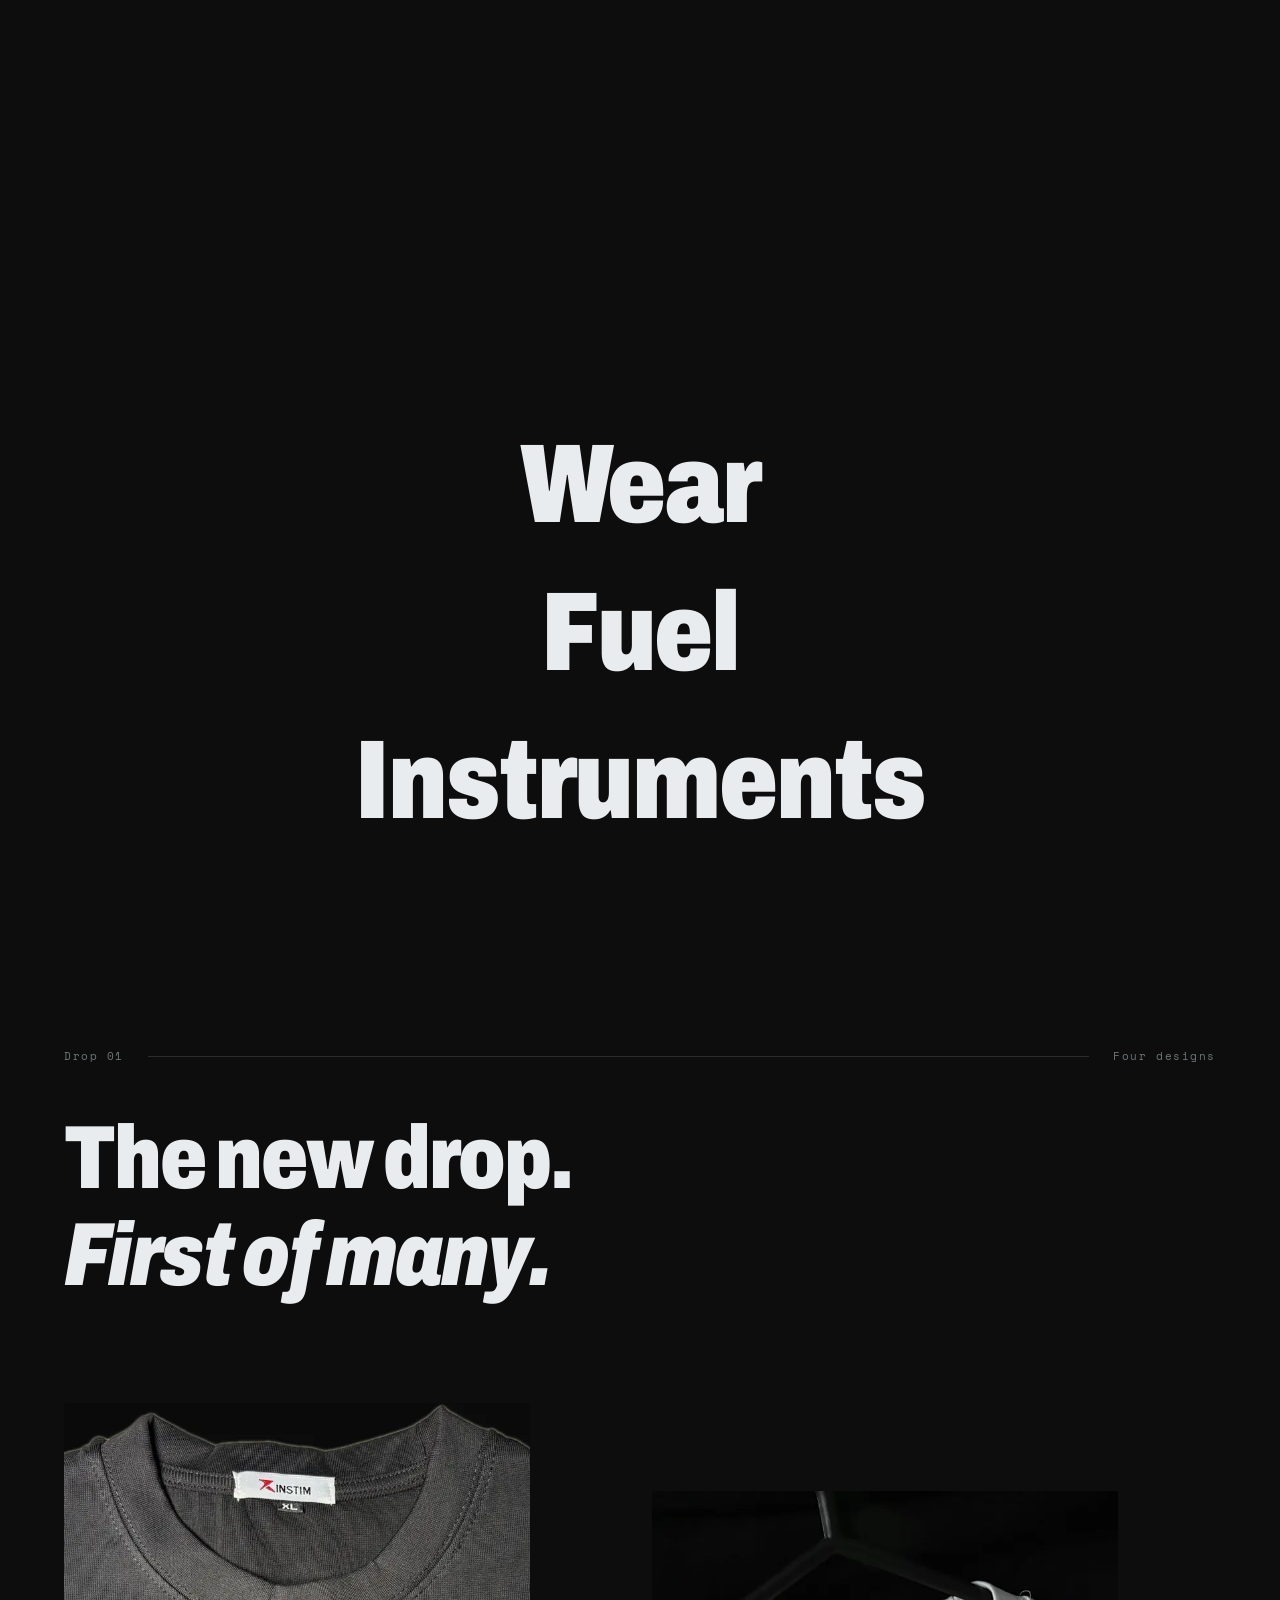
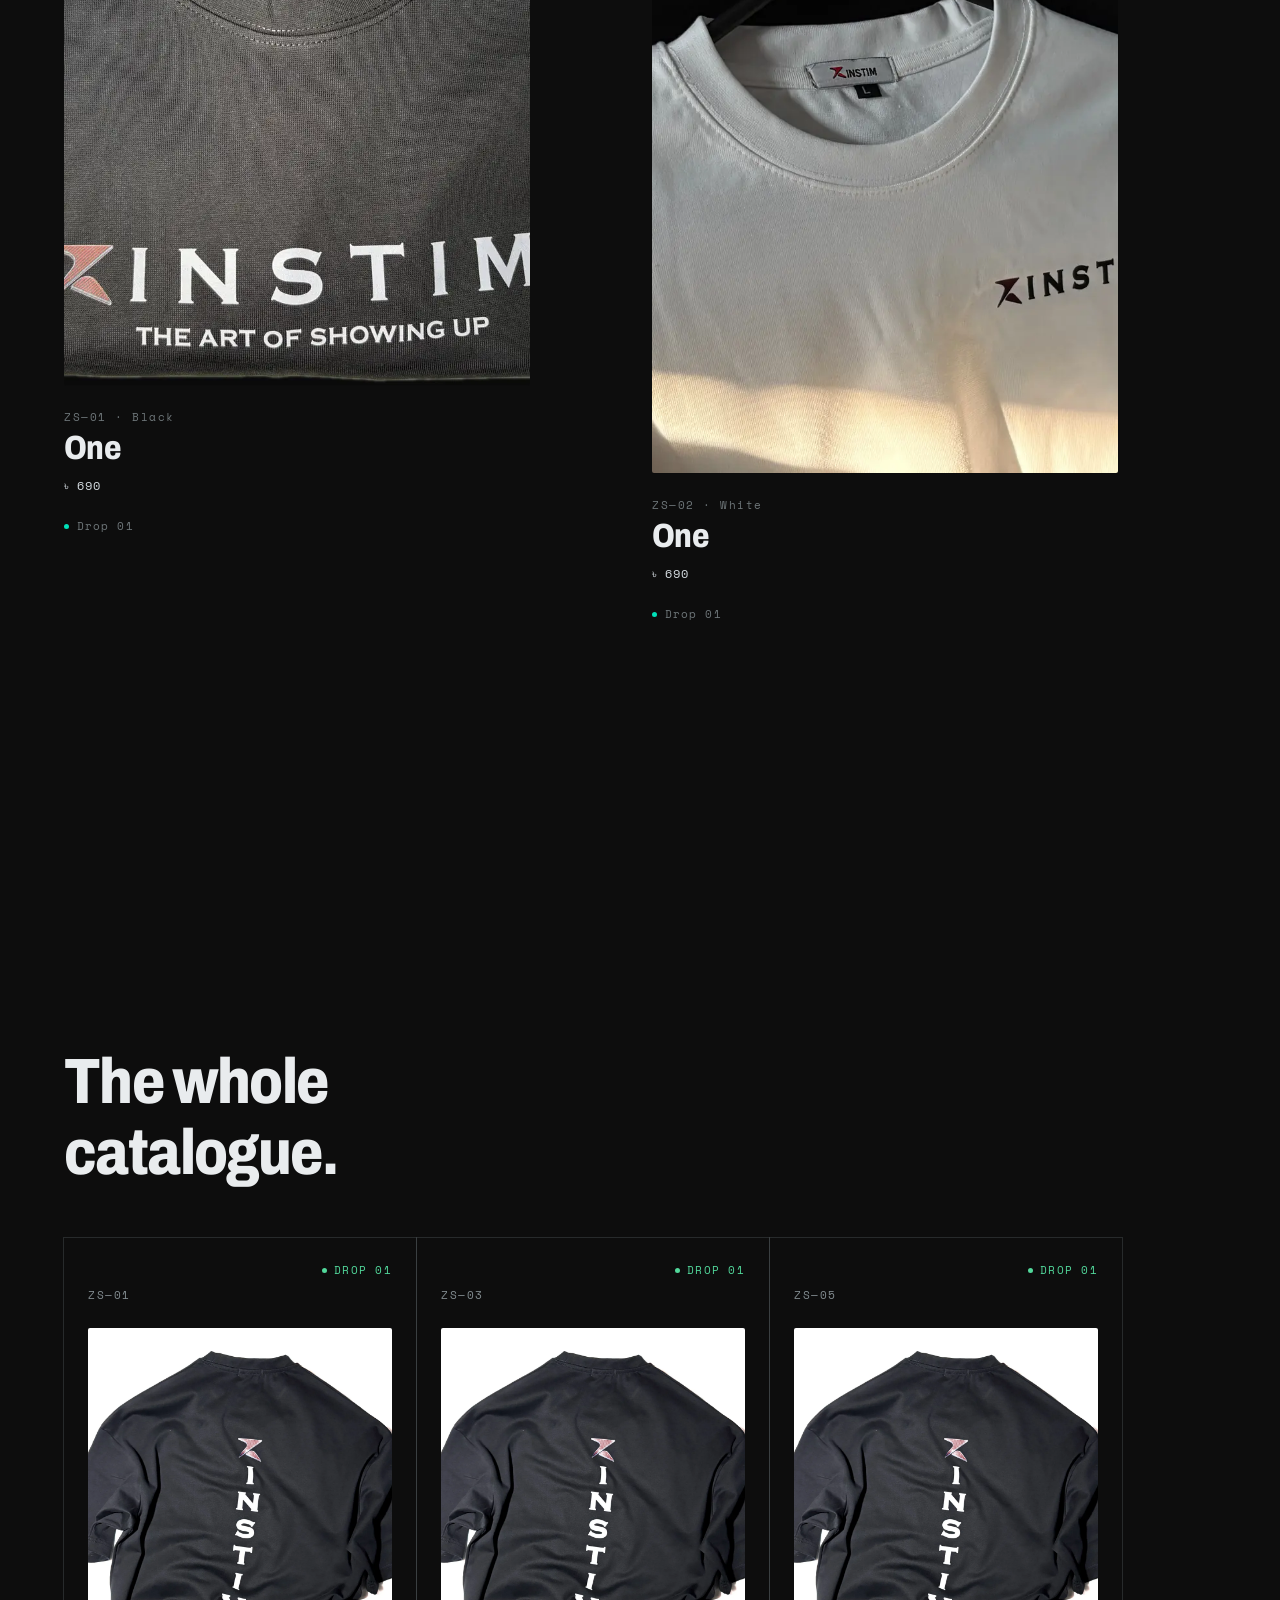
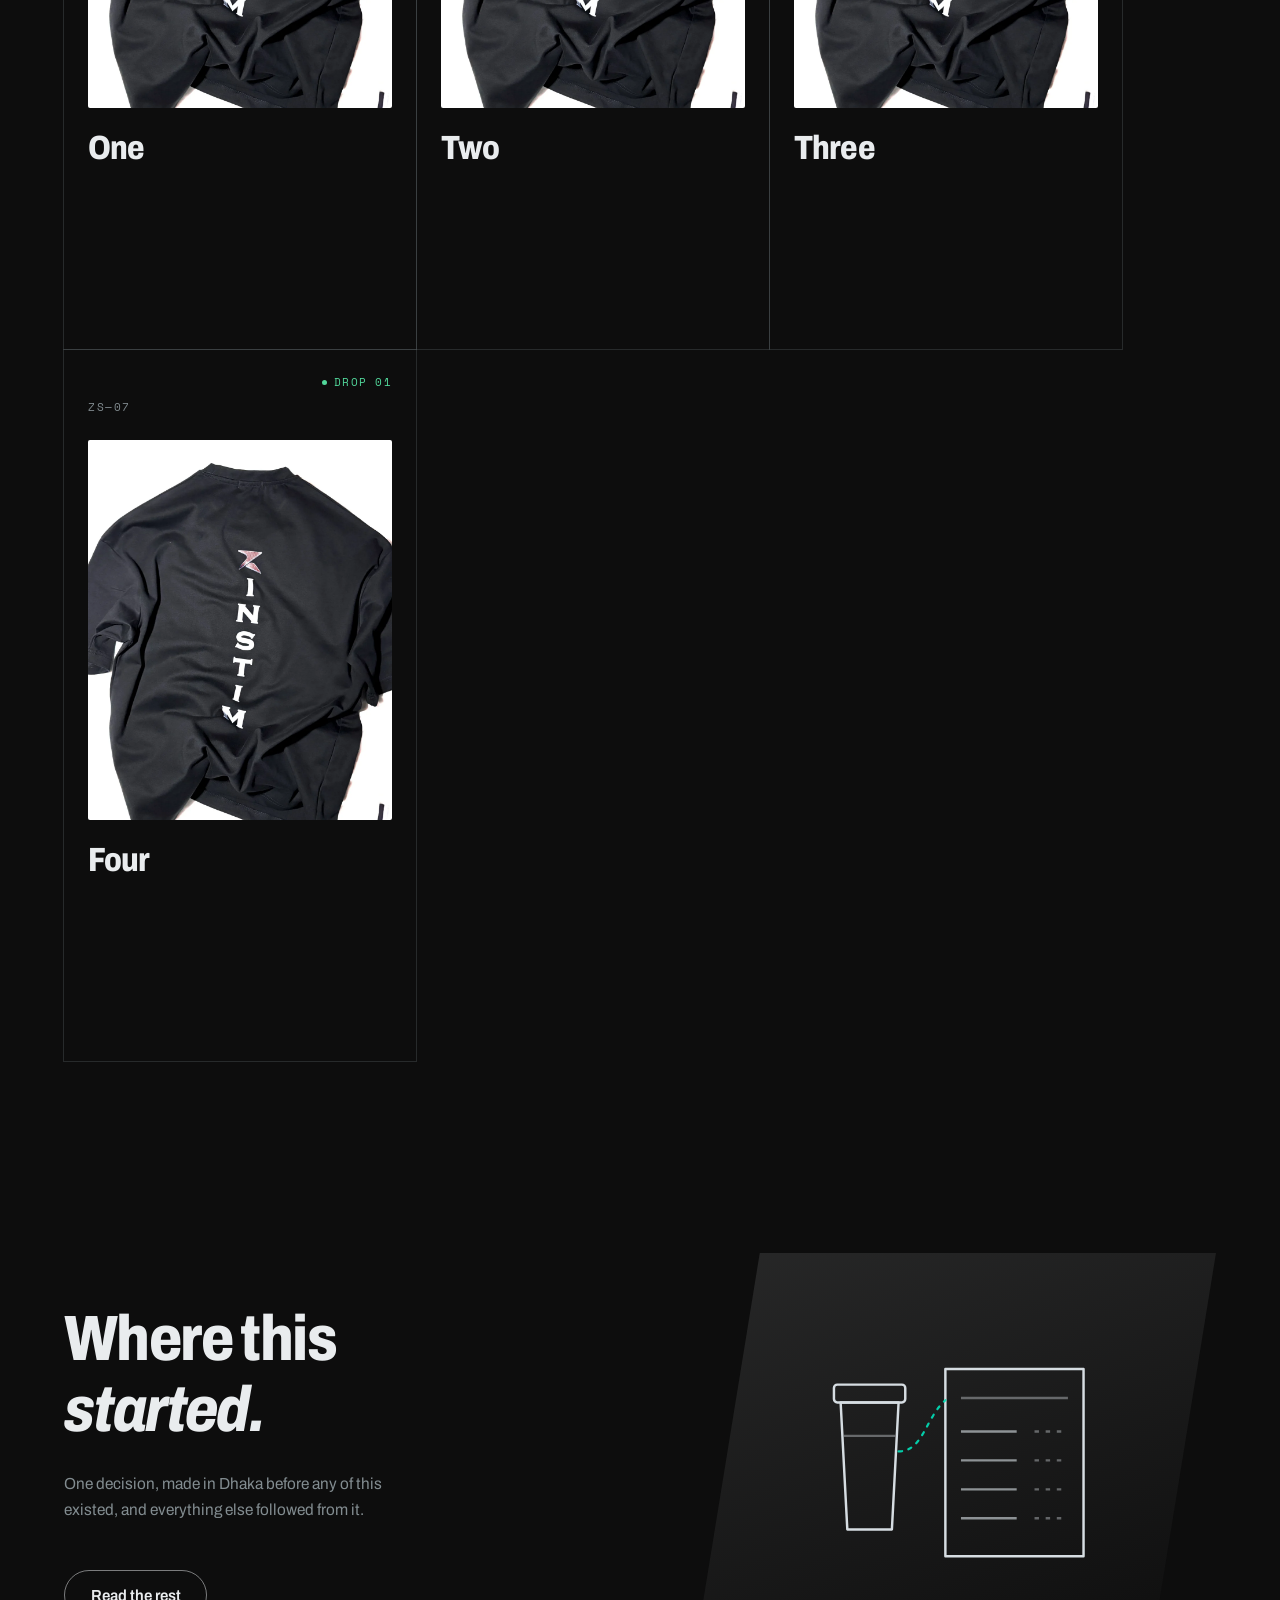
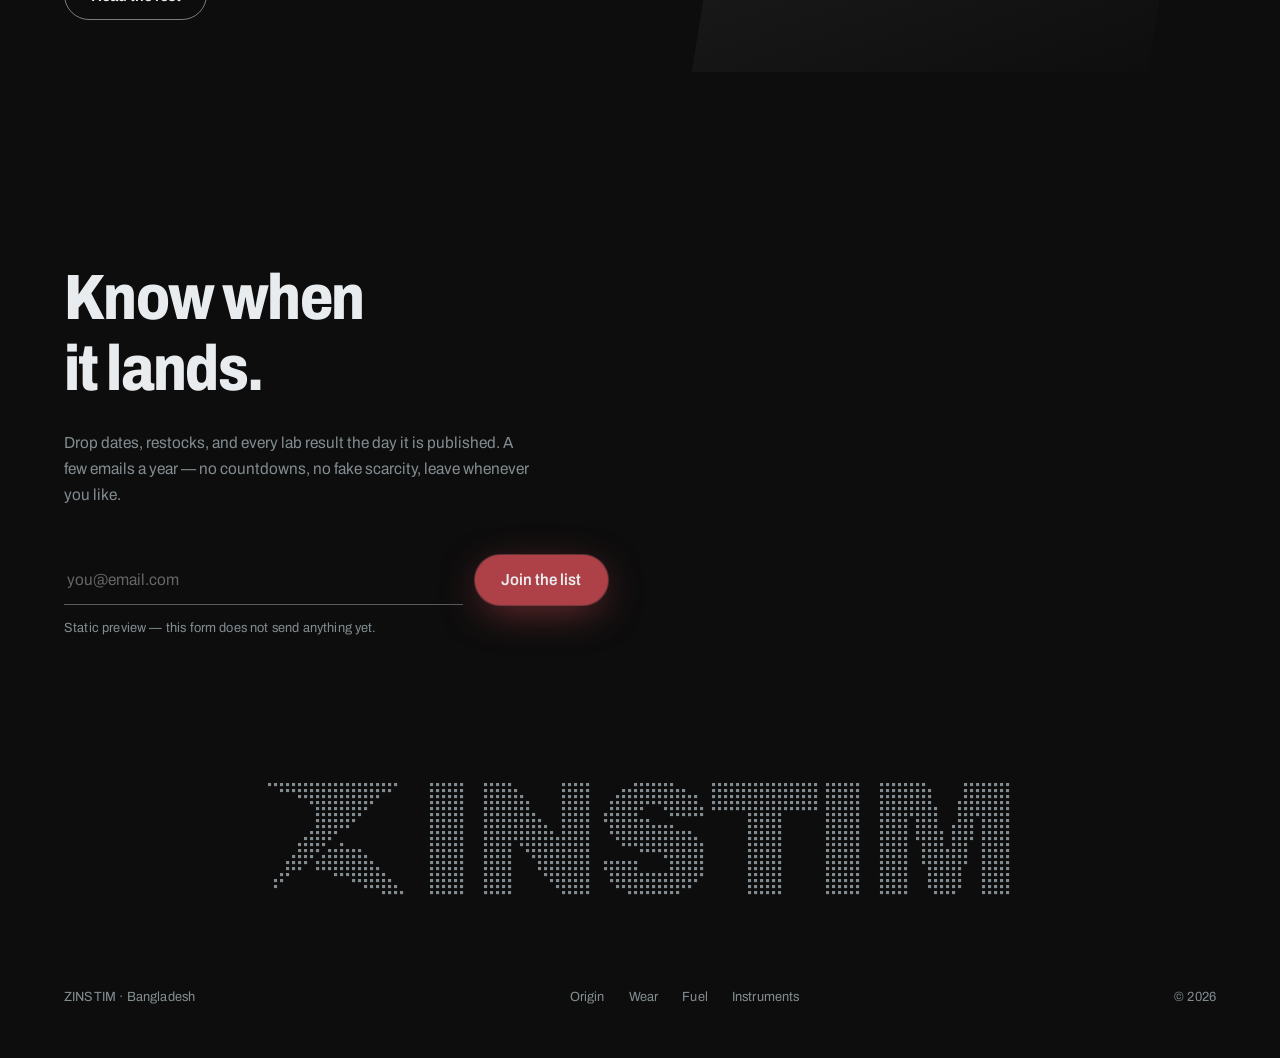
==== commit 4336c53c: ""The whole catalogue" showed two tiles, both called One Correcting yesterday's renumbering I put the" ====
--- a/index.html
+++ b/index.html
@@ -284,6 +284,12 @@
     </div>
     <div class="shell" style="margin-top:var(--space-lg)">
       <div class="kit">
+      <!-- One tile per DESIGN, showing its black colourway; each
+           design also exists in white, which the COLOURS row says.
+           Mirrors assets/data/products.json and is checked against
+           it by audit() in shop.js on a dev host. PLACEHOLDER:
+           designs Two to Four reuse design One's photograph and
+           specs until the real shots are picked off the Drive. -->
       <article class="kit__item" tabindex="0">
         <span class="kit__code">ZS&mdash;01</span>
         <span class="kit__state kit__state--pass">DROP 01</span>
@@ -291,18 +297,36 @@
           <img class="kit__shot" src="assets/img/product/zs01-full.webp" alt="ZS—01 One, in black" loading="lazy" decoding="async">
         </div>
         <h3 class="kit__name">One</h3>
-        <div class="kit__specs"><div class="kit__spec"><span>FABRIC</span><b>Long-staple cotton</b></div><div class="kit__spec"><span>WEIGHT</span><b>240 gsm</b></div><div class="kit__spec"><span>FINISH</span><b>Garment-dyed</b></div><div class="kit__spec"><span>FIT</span><b>Trained</b></div></div>
+        <div class="kit__specs"><div class="kit__spec"><span>FABRIC</span><b>Long-staple cotton</b></div><div class="kit__spec"><span>WEIGHT</span><b>240 gsm</b></div><div class="kit__spec"><span>FINISH</span><b>Garment-dyed</b></div><div class="kit__spec"><span>FIT</span><b>Trained</b></div><div class="kit__spec"><span>COLOURS</span><b>Black and white</b></div></div>
       </article>
       <article class="kit__item" tabindex="0">
-        <span class="kit__code">ZS&mdash;02</span>
+        <span class="kit__code">ZS&mdash;03</span>
         <span class="kit__state kit__state--pass">DROP 01</span>
         <div class="kit__fig">
-          <img class="kit__shot" src="assets/img/product/zs02-full.webp" alt="ZS—02 One, in white" loading="lazy" decoding="async">
+          <img class="kit__shot" src="assets/img/product/zs01-full.webp" alt="ZS—03 Two, in black" loading="lazy" decoding="async">
         </div>
-        <h3 class="kit__name">One</h3>
-        <div class="kit__specs"><div class="kit__spec"><span>FABRIC</span><b>Combed cotton</b></div><div class="kit__spec"><span>WEIGHT</span><b>190 gsm</b></div><div class="kit__spec"><span>FINISH</span><b>Washed</b></div><div class="kit__spec"><span>FIT</span><b>Boxed</b></div></div>
+        <h3 class="kit__name">Two</h3>
+        <div class="kit__specs"><div class="kit__spec"><span>FABRIC</span><b>Long-staple cotton</b></div><div class="kit__spec"><span>WEIGHT</span><b>240 gsm</b></div><div class="kit__spec"><span>FINISH</span><b>Garment-dyed</b></div><div class="kit__spec"><span>FIT</span><b>Trained</b></div><div class="kit__spec"><span>COLOURS</span><b>Black and white</b></div></div>
       </article>
-      <!-- ZS—04 Creatine Mono is HIDDEN, not removed — Kash, 26 Oct.
+      <article class="kit__item" tabindex="0">
+        <span class="kit__code">ZS&mdash;05</span>
+        <span class="kit__state kit__state--pass">DROP 01</span>
+        <div class="kit__fig">
+          <img class="kit__shot" src="assets/img/product/zs01-full.webp" alt="ZS—05 Three, in black" loading="lazy" decoding="async">
+        </div>
+        <h3 class="kit__name">Three</h3>
+        <div class="kit__specs"><div class="kit__spec"><span>FABRIC</span><b>Long-staple cotton</b></div><div class="kit__spec"><span>WEIGHT</span><b>240 gsm</b></div><div class="kit__spec"><span>FINISH</span><b>Garment-dyed</b></div><div class="kit__spec"><span>FIT</span><b>Trained</b></div><div class="kit__spec"><span>COLOURS</span><b>Black and white</b></div></div>
+      </article>
+      <article class="kit__item" tabindex="0">
+        <span class="kit__code">ZS&mdash;07</span>
+        <span class="kit__state kit__state--pass">DROP 01</span>
+        <div class="kit__fig">
+          <img class="kit__shot" src="assets/img/product/zs01-full.webp" alt="ZS—07 Four, in black" loading="lazy" decoding="async">
+        </div>
+        <h3 class="kit__name">Four</h3>
+        <div class="kit__specs"><div class="kit__spec"><span>FABRIC</span><b>Long-staple cotton</b></div><div class="kit__spec"><span>WEIGHT</span><b>240 gsm</b></div><div class="kit__spec"><span>FINISH</span><b>Garment-dyed</b></div><div class="kit__spec"><span>FIT</span><b>Trained</b></div><div class="kit__spec"><span>COLOURS</span><b>Black and white</b></div></div>
+      </article>
+      <!-- ZS—09 Creatine Mono is HIDDEN, not removed — Kash, 26 Oct.
            Registration has to clear before it belongs in a catalogue.
            A <template> and not an HTML comment, because the markup
            contains "--" (kit__state--warn, var(--zinc-silver)) and a
@@ -310,9 +334,9 @@
            broken markup the day someone restored it. A template renders
            nothing and keeps every byte. Unwrap these two tags to bring
            the tile back; the Fuel page and its door are untouched. -->
-      <template data-kit-hidden="ZS-04">
+      <template data-kit-hidden="ZS-09">
       <article class="kit__item" tabindex="0">
-        <span class="kit__code">ZS&mdash;04</span>
+        <span class="kit__code">ZS&mdash;09</span>
         <span class="kit__state kit__state--warn">AWAITING DGDA</span>
         <div class="kit__fig" aria-hidden="true">
           <svg viewBox="0 0 200 226" style="color:var(--zinc-silver)"><path d="M62,54 L138,54 L132,206 L68,206 Z" fill="none" stroke="currentColor" stroke-width="2.2" stroke-linejoin="round"/><rect x="56" y="34" width="88" height="22" rx="3" fill="none" stroke="currentColor" stroke-width="2.2"/><path d="M74,104 L126,104" stroke="currentColor" stroke-width="2.2" opacity=".5"/></svg>
--- a/assets/css/brand.css
+++ b/assets/css/brand.css
@@ -2779,18 +2779,25 @@
 /* Same ceiling the product grid needed, and for the same reason: with
    Creatine Mono hidden this is two tiles, and an uncapped 1fr track
    handed each of them half the shell — 576 x 960px of register. */
-.kit{display:grid;gap:1px;background:rgba(110,118,121,.28);
+/* The 1px rules between tiles used to be a background on the grid
+   showing through its own gaps. That works only while the tiles fill
+   every cell: `width:fit-content` stopped it painting the space to the
+   right of a single short row, but it could do nothing about a row
+   that WRAPS — with four designs in a three-wide grid, the two empty
+   cells beside the fourth tile came back as a grey slab.
+
+   The rule travels with the tile now. A 1px spread shadow reaches 1px
+   past each tile's box, so in a 1px gap the two neighbours meet and
+   read as one line, and an empty cell has nothing to draw. */
+.kit{display:grid;gap:1px;
   grid-template-columns:repeat(auto-fit,minmax(16rem,22rem));
   justify-content:start;
-  /* The background exists to show through the 1px gaps. Once the
-     tracks stopped filling the container it painted the empty space
-     to their right as a grey slab, so the container shrinks to the
-     tracks it actually has. */
   width:fit-content;max-width:100%}
 @media (max-width:420px){ .kit{grid-template-columns:minmax(0,1fr)} }
 
 .kit__item{
   position:relative;background:var(--zinc-wash);
+  box-shadow:0 0 0 1px rgba(110,118,121,.28);
   padding:var(--space-lg) var(--space-md) var(--space-md);
   display:flex;flex-direction:column;min-height:24rem;
   overflow:hidden;
